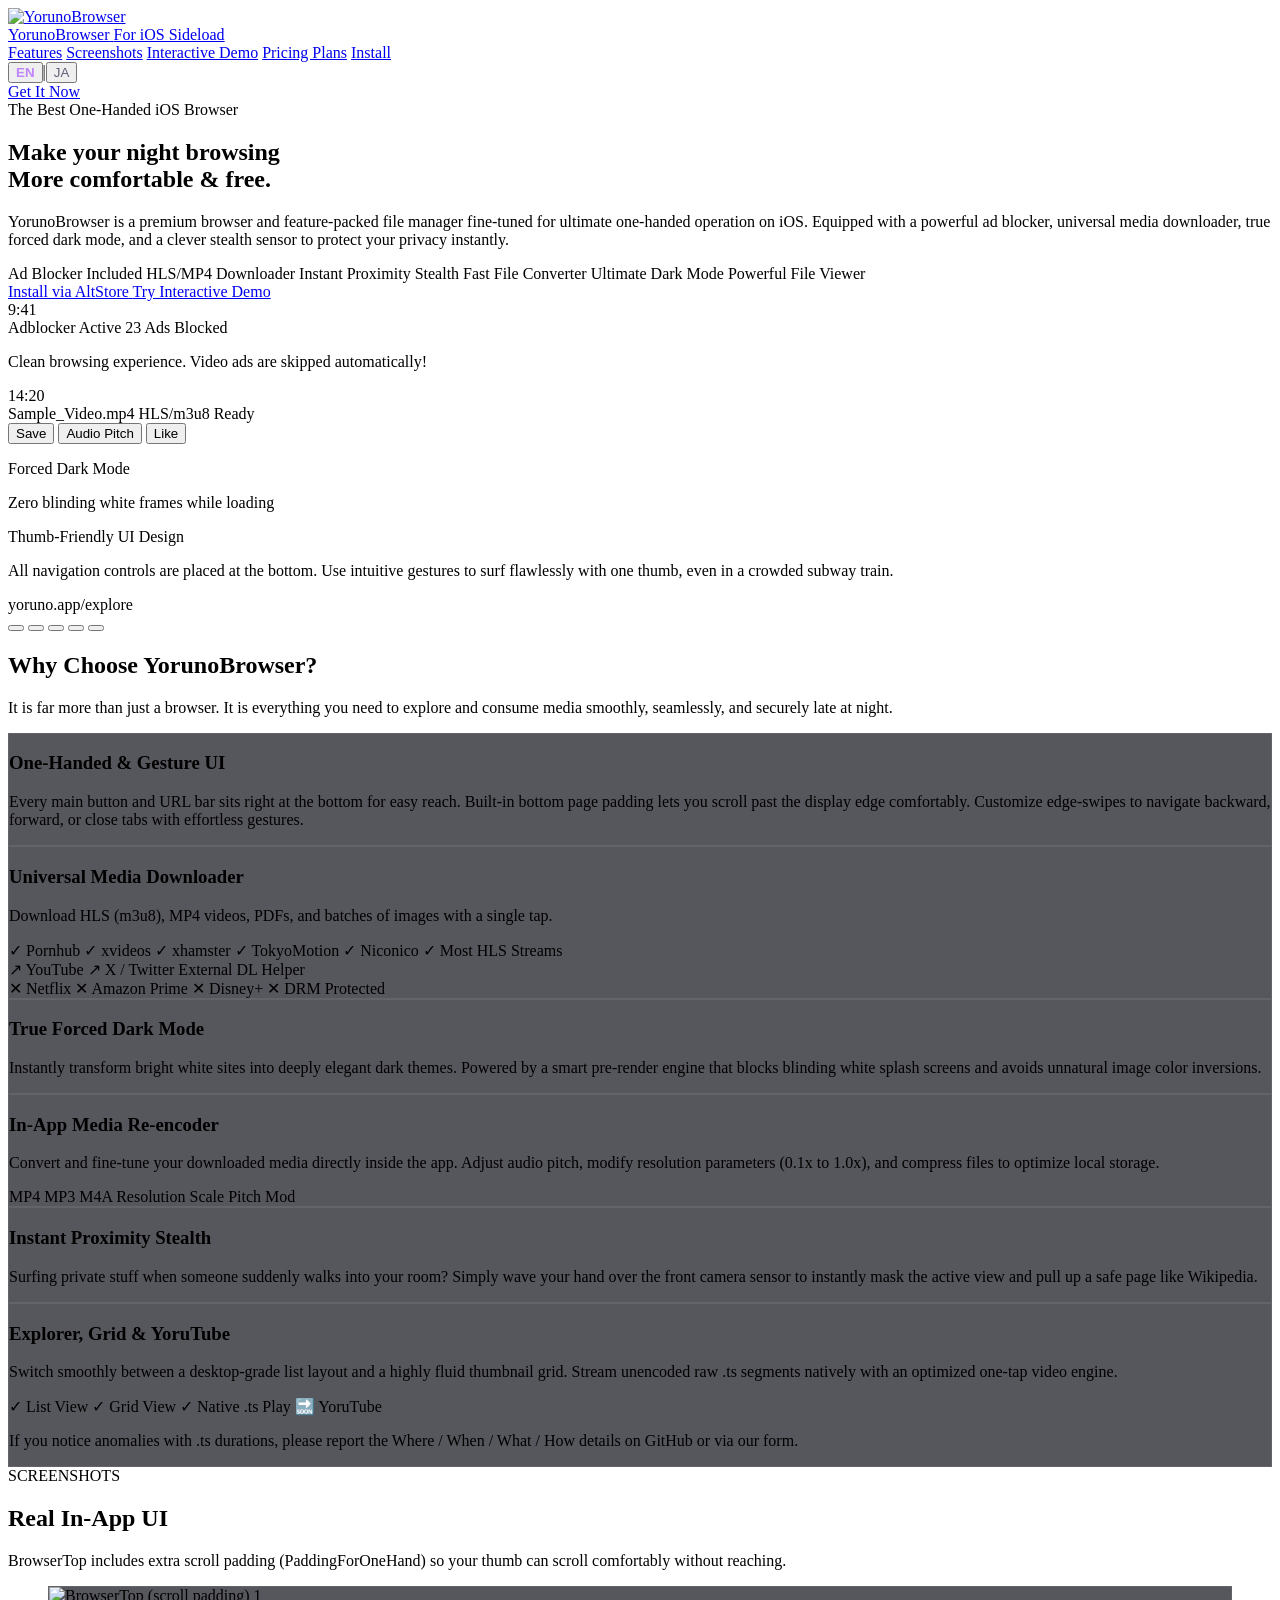
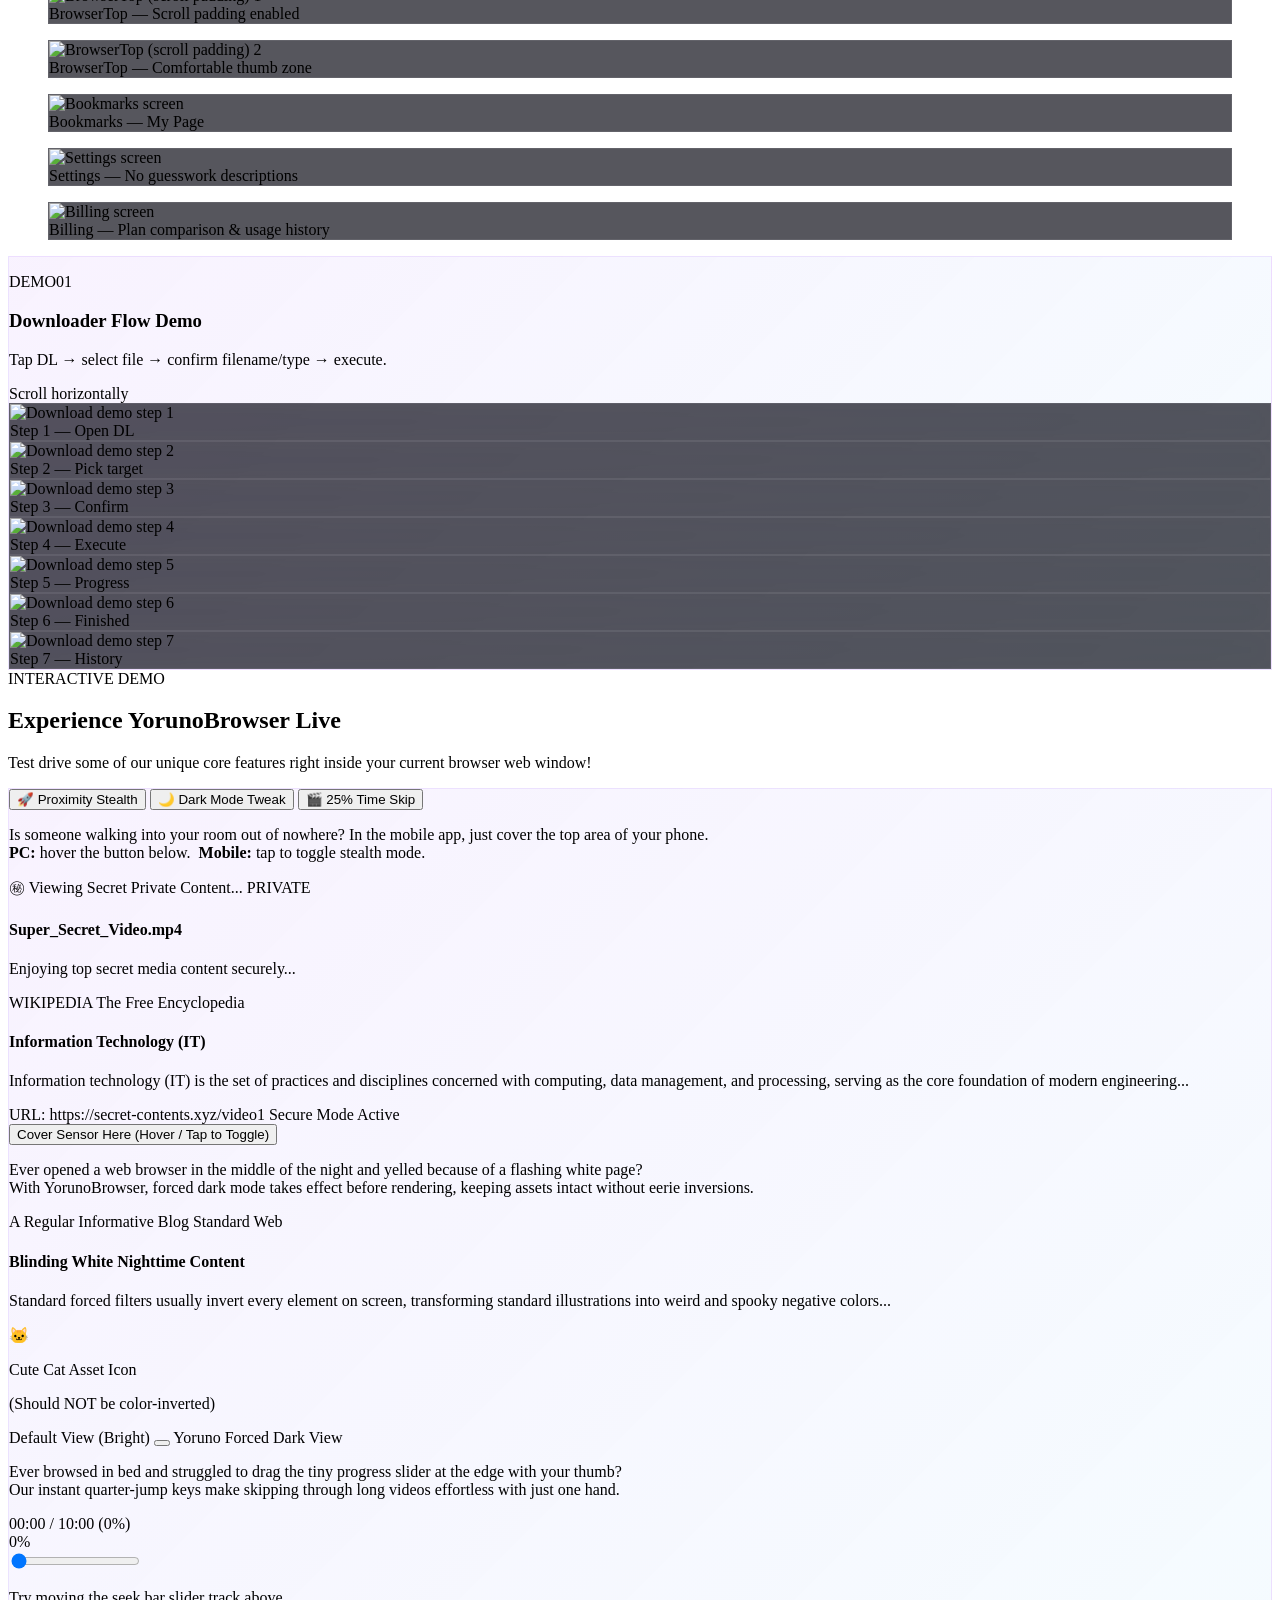
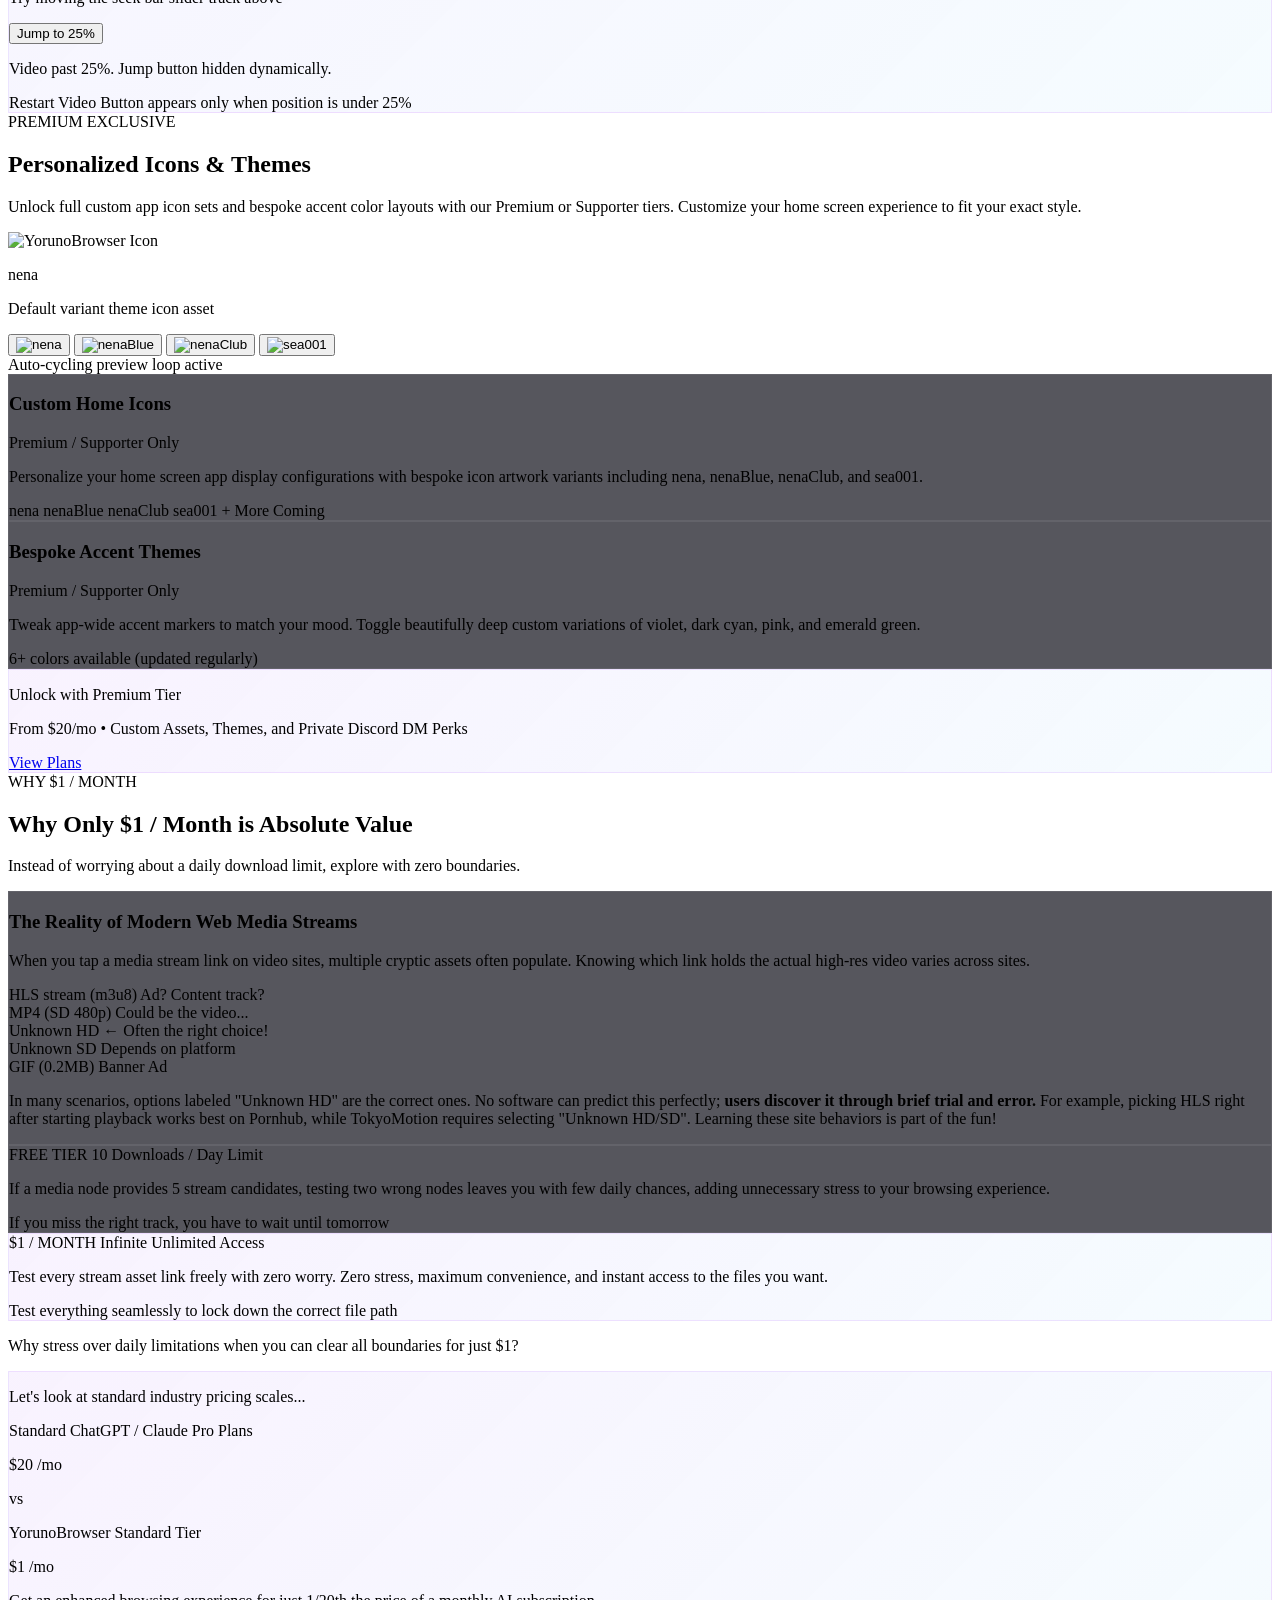
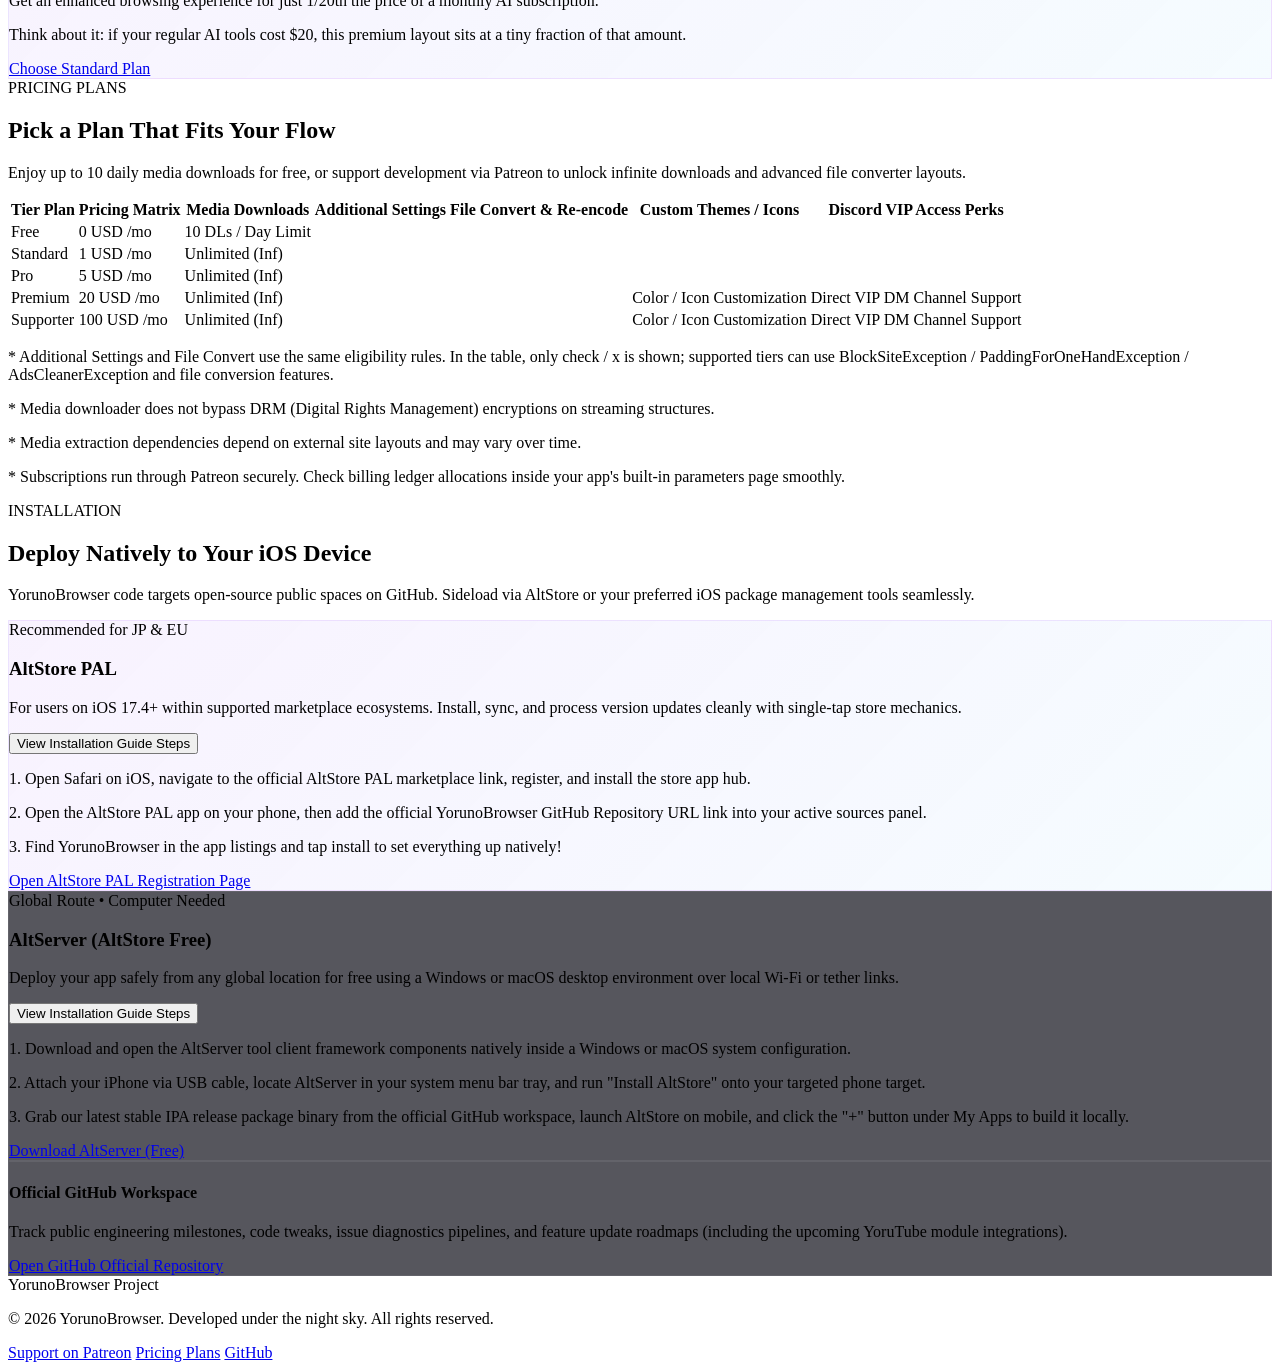
==== index.html @ 1f0a73d5 "Fix Grid" ====
<!DOCTYPE html>
<html lang="en" class="scroll-smooth">

<head>
    <meta charset="UTF-8">
    <meta name="viewport" content="width=device-width, initial-scale=1.0">
    <title>YorunoBrowser - The Ultimate One-Handed Browser & File Manager for Night Owls</title>
    <meta name="description" content="YorunoBrowser is a premium iOS browser and file manager for one-handed night browsing. Features ad blocker, HLS media downloader, forced dark mode, and proximity stealth sensor.">
    <meta property="og:type" content="website">
    <meta property="og:title" content="YorunoBrowser - The Ultimate One-Handed Browser for Night Owls">
    <meta property="og:description" content="A premium iOS browser fine-tuned for one-handed night browsing. Ad blocker, HLS media downloader, forced dark mode, and proximity stealth sensor built in.">
    <meta property="og:image" content="Icons/YoBr_Icon_nena.webp">
    <meta name="twitter:card" content="summary_large_image">
    <meta name="twitter:title" content="YorunoBrowser - The Ultimate One-Handed iOS Browser">
    <meta name="twitter:description" content="One-handed night browsing on iOS. Ad blocker, HLS downloader, forced dark mode, proximity stealth.">
    <meta name="twitter:image" content="Icons/YoBr_Icon_nena.webp">
    <script src="https://cdn.tailwindcss.com"></script>
    <script>
        tailwind.config = {
            theme: {
                extend: {
                    colors: {
                        night: {
                            50: '#f4f4f6',
                            100: '#e9e9f0',
                            200: '#d7d7e3',
                            300: '#babacb',
                            400: '#9797ad',
                            500: '#797992',
                            600: '#606078',
                            700: '#4d4d61',
                            800: '#3e3e50',
                            900: '#22222d',
                            950: '#0b0b10',
                        },
                        neon: {
                            purple: '#c084fc',
                            blue: '#38bdf8',
                            pink: '#f472b6'
                        }
                    },
                    animation: {
                        'float': 'float 6s ease-in-out infinite',
                        'pulse-slow': 'pulse 4s cubic-bezier(0.4, 0, 0.6, 1) infinite',
                        'glow': 'glow 2s ease-in-out infinite alternate',
                    },
                    keyframes: {
                        float: {
                            '0%, 100%': { transform: 'translateY(0)' },
                            '50%': { transform: 'translateY(-10px)' },
                        },
                        glow: {
                            '0%': { boxShadow: '0 0 5px rgba(192, 132, 252, 0.2), 0 0 10px rgba(192, 132, 252, 0.2)' },
                            '100%': { boxShadow: '0 0 15px rgba(192, 132, 252, 0.6), 0 0 20px rgba(192, 132, 252, 0.4)' }
                        }
                    }
                }
            }
        }
    </script>
    <!-- Pin to a specific version to prevent breaking changes. Verify latest at: https://unpkg.com/lucide/ -->
    <script src="https://unpkg.com/lucide@0.469.0/dist/umd/lucide.min.js"></script>
    <style>
        /* Custom Scrollbar */
        ::-webkit-scrollbar {
            width: 8px;
        }

        ::-webkit-scrollbar-track {
            background: #0b0b10;
        }

        ::-webkit-scrollbar-thumb {
            background: #3e3e50;
            border-radius: 4px;
        }

        ::-webkit-scrollbar-thumb:hover {
            background: #606078;
        }

        /* Neon Glassmorphism */
        .glass {
            background: rgba(15, 15, 25, 0.7);
            backdrop-filter: blur(12px);
            -webkit-backdrop-filter: blur(12px);
            border: 1px solid rgba(255, 255, 255, 0.08);
        }

        .glass-premium {
            background: linear-gradient(135deg, rgba(192, 132, 252, 0.1) 0%, rgba(56, 189, 248, 0.05) 100%);
            backdrop-filter: blur(16px);
            -webkit-backdrop-filter: blur(16px);
            border: 1px solid rgba(192, 132, 252, 0.2);
        }

        /* Warning Styles */
        .warning {
            background: rgba(220, 38, 38, 0.1);
            color: #dc2626;
            padding: 0.5rem;
            border-radius: 0.5rem;
            font-size: 10px;
            margin-top: 0.5rem;
        }

        .secretText {
            display: inline-block;
            font-size: 9px;
            color: #ffffff00;
            /* Secret text visible upon selection */
            margin-left: 0.5rem;
        }

        /* Navbar Glass Effect without white border */
        .navbar-glass {
            background: rgba(11, 11, 16, 0.85);
            backdrop-filter: blur(14px);
            -webkit-backdrop-filter: blur(14px);
            border-bottom: 1px solid rgba(255, 255, 255, 0.05);
        }

        /* Icon Showcase Fade Animation */
        #main-icon-img {
            transition: opacity 0.18s ease, transform 0.18s ease;
        }

        /* Language switcher */
        .lang-btn { color: #606078; }
        .lang-btn.lang-active { color: #c084fc; font-weight: 700; }
    </style>
    <script src="i18n.js"></script>
</head>

<body class="bg-night-950 text-slate-100 font-sans overflow-x-hidden antialiased">

    <div class="fixed top-0 left-1/4 w-96 h-96 bg-purple-600/10 rounded-full blur-[120px] pointer-events-none -z-10">
    </div>
    <div
        class="fixed bottom-1/4 right-1/4 w-96 h-96 bg-blue-600/10 rounded-full blur-[120px] pointer-events-none -z-10">
    </div>
    <div
        class="fixed top-1/2 left-1/2 -translate-x-1/2 -translate-y-1/2 w-[500px] h-[500px] bg-fuchsia-600/5 rounded-full blur-[150px] pointer-events-none -z-10">
    </div>

    <header class="fixed top-0 left-0 right-0 z-50 transition-all duration-300" id="navbar">
        <div class="max-w-6xl mx-auto px-4 py-4 flex items-center justify-between">
            <a href="#" class="flex items-center gap-2 group">
                <div
                    class="w-10 h-10 rounded-xl overflow-hidden bg-gradient-to-tr from-purple-600 to-indigo-500 shadow-lg shadow-purple-500/20 group-hover:scale-105 transition-transform">
                    <img src="Icons/YoBr_Icon_nena.webp" alt="YorunoBrowser" class="w-full h-full object-cover">
                </div>
                <div>
                    <span
                        class="font-bold text-lg tracking-wider bg-gradient-to-r from-white via-purple-200 to-purple-400 bg-clip-text text-transparent">YorunoBrowser</span>
                    <span class="block text-[10px] text-purple-400 font-semibold tracking-widest uppercase">For iOS
                        Sideload</span>
                </div>
            </a>

            <nav class="hidden md:flex items-center gap-8 text-sm font-medium text-slate-300">
                <a href="#features" class="hover:text-purple-400 transition-colors" data-i18n="nav_features">Features</a>
                <a href="#screenshots" class="hover:text-purple-400 transition-colors" data-i18n="nav_screenshots">Screenshots</a>
                <a href="#demo" class="hover:text-purple-400 transition-colors" data-i18n="nav_demo">Interactive Demo</a>
                <a href="#plans" class="hover:text-purple-400 transition-colors" data-i18n="nav_plans">Pricing Plans</a>
                <a href="#download" class="hover:text-purple-400 transition-colors" data-i18n="nav_install">Install</a>
            </nav>

            <div class="flex items-center gap-4">
                <div id="lang-switcher" class="hidden md:flex items-center gap-1 text-[11px] font-bold"></div>
                <a href="#download"
                    class="relative group inline-flex items-center gap-2 px-5 py-2.5 rounded-full bg-gradient-to-r from-purple-600 to-indigo-600 text-sm font-semibold text-white shadow-lg shadow-purple-600/30 hover:shadow-purple-600/40 hover:scale-[1.02] active:scale-[0.98] transition-all">
                    <span data-i18n="nav_cta">Get It Now</span>
                    <i data-lucide="download" class="w-4 h-4"></i>
                </a>
            </div>
        </div>
    </header>

    <section class="relative pt-32 pb-20 md:pt-40 md:pb-32 px-4 overflow-hidden">
        <div class="max-w-6xl mx-auto grid grid-cols-1 lg:grid-cols-12 gap-12 items-center">

            <div class="lg:col-span-7 space-y-8 text-center lg:text-left">
                <div
                    class="inline-flex items-center gap-2 px-3 py-1 rounded-full bg-purple-500/10 border border-purple-500/20 text-purple-300 text-xs font-semibold tracking-wide">
                    <span class="w-2 h-2 rounded-full bg-emerald-400 animate-ping"></span>
                    <span data-i18n="hero_badge">The Best One-Handed iOS Browser</span>
                </div>

                <h1 class="text-4xl sm:text-5xl md:text-6xl font-extrabold tracking-tight leading-tight">
                    <span data-i18n="hero_h1_1">Make your night browsing</span><br>
                    <span
                        class="bg-gradient-to-r from-purple-400 via-fuchsia-400 to-cyan-400 bg-clip-text text-transparent" data-i18n="hero_h1_2">More
                        comfortable & free.</span>
                </h1>

                <p class="text-slate-400 text-base sm:text-lg max-w-xl mx-auto lg:mx-0" data-i18n="hero_desc">
                    YorunoBrowser is a premium browser and feature-packed file manager fine-tuned for ultimate
                    one-handed operation on iOS. Equipped with a powerful ad blocker, universal media downloader, true
                    forced dark mode, and a clever stealth sensor to protect your privacy instantly.
                </p>

                <div class="flex flex-wrap justify-center lg:justify-start gap-3 pt-2">
                    <span
                        class="px-3 py-1.5 rounded-lg bg-night-900/60 border border-night-800 text-xs text-slate-300 flex items-center gap-1.5">
                        <i data-lucide="shield-alert" class="w-4 h-4 text-purple-400"></i><span data-i18n="hero_tag_ad"> Ad Blocker Included</span>
                    </span>
                    <span
                        class="px-3 py-1.5 rounded-lg bg-night-900/60 border border-night-800 text-xs text-slate-300 flex items-center gap-1.5">
                        <i data-lucide="download-cloud" class="w-4 h-4 text-cyan-400"></i><span data-i18n="hero_tag_dl"> HLS/MP4 Downloader</span>
                    </span>
                    <span
                        class="px-3 py-1.5 rounded-lg bg-night-900/60 border border-night-800 text-xs text-slate-300 flex items-center gap-1.5">
                        <i data-lucide="eye-off" class="w-4 h-4 text-pink-400"></i><span data-i18n="hero_tag_stealth"> Instant Proximity Stealth</span>
                    </span>
                    <span
                        class="px-3 py-1.5 rounded-lg bg-night-900/60 border border-night-800 text-xs text-slate-300 flex items-center gap-1.5">
                        <i data-lucide="zap" class="w-4 h-4 text-yellow-400"></i><span data-i18n="hero_tag_conv"> Fast File Converter</span>
                    </span>
                    <span
                        class="px-3 py-1.5 rounded-lg bg-night-900/60 border border-night-800 text-xs text-slate-300 flex items-center gap-1.5">
                        <i data-lucide="moon" class="w-4 h-4 text-purple-400"></i><span data-i18n="hero_tag_dark"> Ultimate Dark Mode</span>
                    </span>
                    <span
                        class="px-3 py-1.5 rounded-lg bg-night-900/60 border border-night-800 text-xs text-slate-300 flex items-center gap-1.5">
                        <i data-lucide="more-horizontal" class="w-4 h-4 text-slate-500"></i><span data-i18n="hero_tag_viewer"> Powerful File Viewer</span>
                    </span>
                </div>

                <div class="flex flex-col sm:flex-row items-center justify-center lg:justify-start gap-4 pt-4">
                    <a href="#download"
                        class="w-full sm:w-auto px-8 py-4 rounded-2xl bg-gradient-to-r from-purple-600 to-indigo-600 text-white font-bold text-center shadow-lg shadow-purple-600/20 hover:scale-[1.02] active:scale-[0.98] transition-all flex items-center justify-center gap-3">
                        <i data-lucide="download" class="w-5 h-5"></i>
                        <span data-i18n="hero_btn_install">Install via AltStore</span>
                    </a>
                    <a href="#demo"
                        class="w-full sm:w-auto px-8 py-4 rounded-2xl bg-night-900 hover:bg-night-800 border border-night-800 text-slate-300 font-bold text-center transition-all flex items-center justify-center gap-2">
                        <span data-i18n="hero_btn_demo">Try Interactive Demo</span>
                        <i data-lucide="arrow-right" class="w-4 h-4"></i>
                    </a>
                </div>
            </div>

            <div class="lg:col-span-5 flex justify-center relative">
                <div class="absolute w-72 h-72 rounded-full bg-purple-500/20 blur-3xl -top-10 -z-10 animate-pulse-slow">
                </div>

                <div aria-hidden="true"
                    class="relative w-[280px] h-[580px] bg-black rounded-[48px] p-3 shadow-2xl border-4 border-slate-800 animate-float">
                    <div
                        class="absolute top-5 left-1/2 -translate-x-1/2 w-28 h-6 bg-black rounded-full z-30 flex items-center justify-center">
                        <div class="w-3 h-3 bg-slate-900 rounded-full ml-auto mr-4"></div>
                    </div>

                    <div
                        class="w-full h-full bg-night-950 rounded-[38px] overflow-hidden relative flex flex-col justify-between border border-slate-900 text-[11px]">

                        <div class="h-9 px-6 pt-2 flex justify-between items-center text-[10px] text-slate-400 z-20">
                            <span>9:41</span>
                            <div class="flex items-center gap-1.5">
                                <i data-lucide="signal" class="w-3 h-3"></i>
                                <i data-lucide="wifi" class="w-3 h-3"></i>
                                <i data-lucide="battery" class="w-3.5 h-3.5"></i>
                            </div>
                        </div>

                        <div class="flex-1 px-4 py-2 flex flex-col gap-3 overflow-y-auto scrollbar-none relative"
                            id="mock-screen">

                            <div class="p-3 rounded-2xl bg-night-900/80 border border-purple-500/20 space-y-1">
                                <div class="flex items-center justify-between text-[10px]">
                                    <span class="text-purple-400 font-bold flex items-center gap-1">
                                        <i data-lucide="shield-check" class="w-3 h-3"></i> Adblocker Active
                                    </span>
                                    <span class="text-slate-500">23 Ads Blocked</span>
                                </div>
                                <p class="text-slate-300 font-semibold text-xs leading-tight">Clean browsing experience.
                                    Video ads are skipped automatically!</p>
                            </div>

                            <div class="rounded-2xl overflow-hidden bg-black border border-slate-800 relative group">
                                <div
                                    class="aspect-video bg-gradient-to-br from-indigo-950 to-purple-950 flex items-center justify-center relative">
                                    <i data-lucide="play"
                                        class="w-8 h-8 text-white/80 p-1.5 bg-white/10 rounded-full backdrop-blur"></i>
                                    <span
                                        class="absolute bottom-1 right-2 bg-black/70 px-1 py-0.5 rounded text-[8px] text-slate-300">14:20</span>
                                </div>
                                <div class="p-2 space-y-1 bg-night-900">
                                    <div class="flex justify-between items-center">
                                        <span class="font-bold text-slate-200">Sample_Video.mp4</span>
                                        <span class="text-[8px] bg-purple-500/20 text-purple-300 px-1 rounded">HLS/m3u8
                                            Ready</span>
                                    </div>
                                    <div class="flex items-center gap-2 pt-1 text-[9px] text-slate-400">
                                        <button class="flex items-center gap-0.5 text-purple-400"><i
                                                data-lucide="download" class="w-3 h-3"></i> Save</button>
                                        <button class="flex items-center gap-0.5"><i data-lucide="zap"
                                                class="w-3 h-3"></i> Audio Pitch</button>
                                        <button class="ml-auto flex items-center gap-0.5 text-pink-400"><i
                                                data-lucide="heart" class="w-3 h-3"></i> Like</button>
                                    </div>
                                </div>
                            </div>

                            <div
                                class="p-3 rounded-2xl bg-night-900/80 border border-slate-800 flex items-center justify-between">
                                <div class="space-y-0.5">
                                    <p class="font-bold text-slate-200">Forced Dark Mode</p>
                                    <p class="text-[9px] text-slate-400">Zero blinding white frames while loading</p>
                                </div>
                                <div class="w-8 h-4 bg-purple-600 rounded-full p-0.5 flex items-center justify-end">
                                    <div class="w-3 h-3 bg-white rounded-full"></div>
                                </div>
                            </div>

                            <div
                                class="p-3 rounded-2xl bg-purple-950/20 border border-purple-500/10 space-y-1 text-center">
                                <p class="text-purple-300 font-bold">Thumb-Friendly UI Design</p>
                                <p class="text-[9px] text-slate-400 leading-normal">All navigation controls are placed
                                    at the bottom. Use intuitive gestures to surf flawlessly with one thumb, even in a
                                    crowded subway train.</p>
                            </div>

                        </div>

                        <div class="p-3 bg-night-900/90 border-t border-slate-800/80 space-y-2 z-10">
                            <div
                                class="w-full bg-night-950 rounded-full px-3 py-1.5 flex items-center justify-between border border-slate-800 text-slate-400">
                                <i data-lucide="lock" class="w-3 h-3 text-emerald-400"></i>
                                <span class="font-mono text-[9px]">yoruno.app/explore</span>
                                <i data-lucide="rotate-cw" class="w-3 h-3"></i>
                            </div>

                            <div class="flex items-center justify-between px-2 text-slate-300">
                                <button class="p-1 hover:text-purple-400"><i data-lucide="chevron-left"
                                        class="w-4 h-4"></i></button>
                                <button class="p-1 hover:text-purple-400"><i data-lucide="chevron-right"
                                        class="w-4 h-4"></i></button>
                                <button
                                    class="p-1.5 bg-gradient-to-tr from-purple-600 to-indigo-600 text-white rounded-xl shadow-lg shadow-purple-600/30"><i
                                        data-lucide="arrow-down-to-line" class="w-4 h-4"></i></button>
                                <button class="p-1 hover:text-purple-400"><i data-lucide="folder"
                                        class="w-4 h-4"></i></button>
                                <button class="p-1 hover:text-purple-400"><i data-lucide="menu"
                                        class="w-4 h-4"></i></button>
                            </div>
                        </div>

                    </div>
                </div>
            </div>

        </div>
    </section>

    <section id="features" class="py-20 bg-night-900/40 relative">
        <div class="max-w-6xl mx-auto px-4">

            <div class="text-center space-y-4 mb-16">
                <h2 class="text-3xl md:text-4xl font-extrabold tracking-tight" data-i18n="feat_heading">
                    Why Choose YorunoBrowser?
                </h2>
                <p class="text-slate-400 max-w-2xl mx-auto text-sm md:text-base" data-i18n="feat_sub">
                    It is far more than just a browser. It is everything you need to explore and consume media smoothly,
                    seamlessly, and securely late at night.
                </p>
            </div>

            <div class="grid grid-cols-1 md:grid-cols-2 lg:grid-cols-3 gap-8">

                <div
                    class="glass p-6 rounded-3xl hover:border-purple-500/30 hover:shadow-xl hover:shadow-purple-950/10 transition-all group duration-300">
                    <div
                        class="w-12 h-12 rounded-2xl bg-purple-500/10 text-purple-400 flex items-center justify-center mb-6 group-hover:scale-110 transition-transform">
                        <i data-lucide="navigation" class="w-6 h-6"></i>
                    </div>
                    <h3 class="text-lg font-bold text-slate-100 mb-2" data-i18n="feat1_title">One-Handed & Gesture UI</h3>
                    <p class="text-slate-400 text-sm leading-relaxed" data-i18n="feat1_desc">
                        Every main button and URL bar sits right at the bottom for easy reach. Built-in bottom page
                        padding lets you scroll past the display edge comfortably. Customize edge-swipes to navigate
                        backward, forward, or close tabs with effortless gestures.
                    </p>
                </div>

                <div
                    class="glass p-6 rounded-3xl hover:border-purple-500/30 hover:shadow-xl hover:shadow-purple-950/10 transition-all group duration-300">
                    <div
                        class="w-12 h-12 rounded-2xl bg-cyan-500/10 text-cyan-400 flex items-center justify-center mb-6 group-hover:scale-110 transition-transform">
                        <i data-lucide="download-cloud" class="w-6 h-6"></i>
                    </div>
                    <h3 class="text-lg font-bold text-slate-100 mb-2" data-i18n="feat2_title">Universal Media Downloader</h3>
                    <p class="text-slate-400 text-sm leading-relaxed" data-i18n="feat2_desc">
                        Download HLS (m3u8), MP4 videos, PDFs, and batches of images with a single tap.
                    </p>
                    <div class="mt-4 space-y-2">
                        <div class="flex flex-wrap gap-1.5">
                            <span
                                class="text-[10px] px-2 py-0.5 rounded-md font-semibold bg-emerald-500/10 text-emerald-400 border border-emerald-500/20">✓
                                Pornhub</span>
                            <span
                                class="text-[10px] px-2 py-0.5 rounded-md font-semibold bg-emerald-500/10 text-emerald-400 border border-emerald-500/20">✓
                                xvideos</span>
                            <span
                                class="text-[10px] px-2 py-0.5 rounded-md font-semibold bg-emerald-500/10 text-emerald-400 border border-emerald-500/20">✓
                                xhamster</span>
                            <span
                                class="text-[10px] px-2 py-0.5 rounded-md font-semibold bg-emerald-500/10 text-emerald-400 border border-emerald-500/20">✓
                                TokyoMotion</span>
                            <span
                                class="text-[10px] px-2 py-0.5 rounded-md font-semibold bg-emerald-500/10 text-emerald-400 border border-emerald-500/20">✓
                                Niconico</span>
                            <span
                                class="text-[10px] px-2 py-0.5 rounded-md font-semibold bg-emerald-500/10 text-emerald-400 border border-emerald-500/20">✓
                                Most HLS Streams</span>
                        </div>
                        <div class="flex flex-wrap gap-1.5">
                            <span
                                class="text-[10px] px-2 py-0.5 rounded-md font-semibold bg-amber-500/10 text-amber-400 border border-amber-500/20">↗
                                YouTube</span>
                            <span
                                class="text-[10px] px-2 py-0.5 rounded-md font-semibold bg-amber-500/10 text-amber-400 border border-amber-500/20">↗
                                X / Twitter</span>
                            <span
                                class="text-[10px] px-2 py-0.5 rounded-md bg-night-900 text-slate-500 border border-slate-800 text-[9px]">External
                                DL Helper</span>
                        </div>
                        <div class="flex flex-wrap gap-1.5">
                            <span
                                class="text-[10px] px-2 py-0.5 rounded-md font-semibold bg-rose-500/10 text-rose-400 border border-rose-500/20">✕
                                Netflix</span>
                            <span
                                class="text-[10px] px-2 py-0.5 rounded-md font-semibold bg-rose-500/10 text-rose-400 border border-rose-500/20">✕
                                Amazon Prime</span>
                            <span
                                class="text-[10px] px-2 py-0.5 rounded-md font-semibold bg-rose-500/10 text-rose-400 border border-rose-500/20">✕
                                Disney+</span>
                            <span
                                class="text-[10px] px-2 py-0.5 rounded-md font-semibold bg-rose-500/10 text-rose-400 border border-rose-500/20">✕
                                DRM Protected</span>
                        </div>
                    </div>
                </div>

                <div
                    class="glass p-6 rounded-3xl hover:border-purple-500/30 hover:shadow-xl hover:shadow-purple-950/10 transition-all group duration-300">
                    <div
                        class="w-12 h-12 rounded-2xl bg-pink-500/10 text-pink-400 flex items-center justify-center mb-6 group-hover:scale-110 transition-transform">
                        <i data-lucide="moon" class="w-6 h-6"></i>
                    </div>
                    <h3 class="text-lg font-bold text-slate-100 mb-2" data-i18n="feat3_title">True Forced Dark Mode</h3>
                    <p class="text-slate-400 text-sm leading-relaxed" data-i18n="feat3_desc">
                        Instantly transform bright white sites into deeply elegant dark themes. Powered by an smart
                        pre-render engine that blocks blinding white splash screens and avoids unnatural image color
                        inversions.
                    </p>
                </div>

                <div
                    class="glass p-6 rounded-3xl hover:border-purple-500/30 hover:shadow-xl hover:shadow-purple-950/10 transition-all group duration-300">
                    <div
                        class="w-12 h-12 rounded-2xl bg-yellow-500/10 text-yellow-400 flex items-center justify-center mb-6 group-hover:scale-110 transition-transform">
                        <i data-lucide="cpu" class="w-6 h-6"></i>
                    </div>
                    <h3 class="text-lg font-bold text-slate-100 mb-2" data-i18n="feat4_title">In-App Media Re-encoder</h3>
                    <p class="text-slate-400 text-sm leading-relaxed" data-i18n="feat4_desc">
                        Convert and fine-tune your downloaded media directly inside the app. Adjust audio pitch, modify
                        resolution parameters (0.1x to 1.0x), and compress files to optimize local storage.
                    </p>
                    <div class="mt-4 flex flex-wrap gap-1.5">
                        <span
                            class="text-[10px] px-2 py-0.5 rounded-md font-semibold bg-yellow-500/10 text-yellow-400 border border-yellow-500/20">MP4</span>
                        <span
                            class="text-[10px] px-2 py-0.5 rounded-md font-semibold bg-yellow-500/10 text-yellow-400 border border-yellow-500/20">MP3</span>
                        <span
                            class="text-[10px] px-2 py-0.5 rounded-md font-semibold bg-yellow-500/10 text-yellow-400 border border-yellow-500/20">M4A</span>
                        <span
                            class="text-[10px] px-2 py-0.5 rounded-md font-semibold bg-yellow-500/10 text-yellow-400 border border-yellow-500/20">Resolution
                            Scale</span>
                        <span
                            class="text-[10px] px-2 py-0.5 rounded-md font-semibold bg-yellow-500/10 text-yellow-400 border border-yellow-500/20">Pitch
                            Mod</span>
                    </div>
                </div>

                <div
                    class="glass p-6 rounded-3xl hover:border-purple-500/30 hover:shadow-xl hover:shadow-purple-950/10 transition-all group duration-300">
                    <div
                        class="w-12 h-12 rounded-2xl bg-red-500/10 text-red-400 flex items-center justify-center mb-6 group-hover:scale-110 transition-transform">
                        <i data-lucide="eye-off" class="w-6 h-6"></i>
                    </div>
                    <h3 class="text-lg font-bold text-slate-100 mb-2" data-i18n="feat5_title">Instant Proximity Stealth</h3>
                    <p class="text-slate-400 text-sm leading-relaxed" data-i18n="feat5_desc">
                        Surfing private stuff when someone suddenly walks into your room? Simply wave your hand over the
                        front camera sensor to instantly mask the active view and pull up a safe page like Wikipedia.
                    </p>
                </div>

                <div
                    class="glass p-6 rounded-3xl hover:border-purple-500/30 hover:shadow-xl hover:shadow-purple-950/10 transition-all group duration-300">
                    <div
                        class="w-12 h-12 rounded-2xl bg-emerald-500/10 text-emerald-400 flex items-center justify-center mb-6 group-hover:scale-110 transition-transform">
                        <i data-lucide="folder-git-2" class="w-6 h-6"></i>
                    </div>
                    <h3 class="text-lg font-bold text-slate-100 mb-2" data-i18n="feat6_title">Explorer, Grid & YoruTube</h3>
                    <p class="text-slate-400 text-sm leading-relaxed" data-i18n="feat6_desc">
                        Switch smoothly between a desktop-grade list layout and a highly fluid thumbnail grid. Stream
                        unencoded raw .ts segments natively with an optimized one-tap video engine.
                    </p>
                    <div class="mt-4 flex flex-wrap gap-1.5">
                        <span
                            class="text-[10px] px-2 py-0.5 rounded-md font-semibold bg-emerald-500/10 text-emerald-400 border border-emerald-500/20">✓
                            List View</span>
                        <span
                            class="text-[10px] px-2 py-0.5 rounded-md font-semibold bg-emerald-500/10 text-emerald-400 border border-emerald-500/20">✓
                            Grid View</span>
                        <span
                            class="text-[10px] px-2 py-0.5 rounded-md font-semibold bg-emerald-500/10 text-emerald-400 border border-emerald-500/20">✓
                            Native .ts Play</span>
                        <span
                            class="text-[10px] px-2 py-0.5 rounded-md font-semibold bg-purple-500/10 text-purple-400 border border-purple-500/20">🔜
                            YoruTube</span>
                    </div>
                    <p class="mt-3 text-[10px] text-slate-600 leading-relaxed" data-i18n="feat6_note">If you notice anomalies with .ts
                        durations, please report the Where / When / What / How details on GitHub or via our form.</p>
                </div>

            </div>
        </div>
    </section>

    <section id="screenshots" class="py-20 relative overflow-hidden">
        <div class="max-w-6xl mx-auto px-4">
            <div class="text-center space-y-4 mb-14">
                <span class="text-purple-400 text-xs font-bold tracking-widest uppercase" data-i18n="ss_label">SCREENSHOTS</span>
                <h2 class="text-3xl md:text-4xl font-extrabold tracking-tight" data-i18n="ss_heading">
                    Real In-App UI
                </h2>
                <p class="text-slate-400 text-sm max-w-2xl mx-auto" data-i18n="ss_sub">
                    BrowserTop includes extra scroll padding (PaddingForOneHand) so your thumb can scroll comfortably without reaching.
                </p>
            </div>

            <div class="grid grid-cols-1 md:grid-cols-2 gap-6 mb-10">
                <figure class="glass rounded-3xl overflow-hidden border border-slate-800">
                    <div class="bg-night-950/60 flex items-center justify-center p-3">
                        <img src="Imgs/BrowserTop1.webp" alt="BrowserTop (scroll padding) 1" class="w-full h-auto max-h-[720px] object-contain" loading="lazy">
                    </div>
                    <figcaption class="px-5 py-4 text-xs text-slate-400">
                        <span class="text-slate-200 font-bold">BrowserTop</span> — <span data-i18n="ss1_cap">Scroll padding enabled</span>
                    </figcaption>
                </figure>

                <figure class="glass rounded-3xl overflow-hidden border border-slate-800">
                    <div class="bg-night-950/60 flex items-center justify-center p-3">
                        <img src="Imgs/BrowserTop2.webp" alt="BrowserTop (scroll padding) 2" class="w-full h-auto max-h-[720px] object-contain" loading="lazy">
                    </div>
                    <figcaption class="px-5 py-4 text-xs text-slate-400">
                        <span class="text-slate-200 font-bold">BrowserTop</span> — <span data-i18n="ss2_cap">Comfortable thumb zone</span>
                    </figcaption>
                </figure>
            </div>

            <div class="grid grid-cols-1 sm:grid-cols-2 lg:grid-cols-3 gap-6 mb-10">
                <figure class="glass rounded-3xl overflow-hidden border border-slate-800">
                    <div class="bg-night-950/60 flex items-center justify-center p-3">
                        <img src="Imgs/Bookmarks.webp" alt="Bookmarks screen" class="w-full h-auto max-h-[640px] object-contain" loading="lazy">
                    </div>
                    <figcaption class="px-5 py-4 text-xs text-slate-400">
                        <span class="text-slate-200 font-bold">Bookmarks</span> — <span data-i18n="ss3_cap">My Page</span>
                    </figcaption>
                </figure>

                <figure class="glass rounded-3xl overflow-hidden border border-slate-800">
                    <div class="bg-night-950/60 flex items-center justify-center p-3">
                        <img src="Imgs/Settings.webp" alt="Settings screen" class="w-full h-auto max-h-[640px] object-contain" loading="lazy">
                    </div>
                    <figcaption class="px-5 py-4 text-xs text-slate-400">
                        <span class="text-slate-200 font-bold">Settings</span> — <span data-i18n="ss4_cap">No guesswork descriptions</span>
                    </figcaption>
                </figure>

                <figure class="glass rounded-3xl overflow-hidden border border-slate-800">
                    <div class="bg-night-950/60 flex items-center justify-center p-3">
                        <img src="Imgs/Billing.webp" alt="Billing screen" class="w-full h-auto max-h-[640px] object-contain" loading="lazy">
                    </div>
                    <figcaption class="px-5 py-4 text-xs text-slate-400">
                        <span class="text-slate-200 font-bold">Billing</span> — <span data-i18n="ss5_cap">Plan comparison & usage history</span>
                    </figcaption>
                </figure>
            </div>

            <div class="glass-premium rounded-[32px] p-6 md:p-8 border border-purple-500/20">
                <div class="flex flex-col md:flex-row md:items-end md:justify-between gap-4 mb-5">
                    <div class="space-y-1">
                        <p class="text-purple-300 text-xs font-bold tracking-widest uppercase" data-i18n="demo01_label">DEMO01</p>
                        <h3 class="text-xl md:text-2xl font-extrabold text-slate-100" data-i18n="demo01_heading">Downloader Flow Demo</h3>
                        <p class="text-slate-400 text-sm" data-i18n="demo01_desc">Tap DL → select file → confirm filename/type → execute.</p>
                    </div>
                    <div class="text-[10px] text-slate-500 font-semibold" data-i18n="demo01_scroll">Scroll horizontally</div>
                </div>

                <div class="flex gap-4 overflow-x-auto snap-x snap-mandatory pb-2">
                    <div class="snap-start flex-shrink-0 w-64">
                        <div class="glass rounded-2xl overflow-hidden border border-slate-800">
                            <div class="bg-night-950/60 p-2 flex items-center justify-center">
                                <img src="Imgs/demo01_01.webp" alt="Download demo step 1" class="w-full h-auto max-h-[520px] object-contain" loading="lazy">
                            </div>
                            <div class="px-4 py-3 text-xs text-slate-400"><span class="text-slate-200 font-bold" data-i18n="step1">Step 1</span> — <span data-i18n="step1_cap">Open DL</span></div>
                        </div>
                    </div>
                    <div class="snap-start flex-shrink-0 w-64">
                        <div class="glass rounded-2xl overflow-hidden border border-slate-800">
                            <div class="bg-night-950/60 p-2 flex items-center justify-center">
                                <img src="Imgs/demo01_02.webp" alt="Download demo step 2" class="w-full h-auto max-h-[520px] object-contain" loading="lazy">
                            </div>
                            <div class="px-4 py-3 text-xs text-slate-400"><span class="text-slate-200 font-bold" data-i18n="step2">Step 2</span> — <span data-i18n="step2_cap">Pick target</span></div>
                        </div>
                    </div>
                    <div class="snap-start flex-shrink-0 w-64">
                        <div class="glass rounded-2xl overflow-hidden border border-slate-800">
                            <div class="bg-night-950/60 p-2 flex items-center justify-center">
                                <img src="Imgs/demo01_03.webp" alt="Download demo step 3" class="w-full h-auto max-h-[520px] object-contain" loading="lazy">
                            </div>
                            <div class="px-4 py-3 text-xs text-slate-400"><span class="text-slate-200 font-bold" data-i18n="step3">Step 3</span> — <span data-i18n="step3_cap">Confirm</span></div>
                        </div>
                    </div>
                    <div class="snap-start flex-shrink-0 w-64">
                        <div class="glass rounded-2xl overflow-hidden border border-slate-800">
                            <div class="bg-night-950/60 p-2 flex items-center justify-center">
                                <img src="Imgs/demo01_04.webp" alt="Download demo step 4" class="w-full h-auto max-h-[520px] object-contain" loading="lazy">
                            </div>
                            <div class="px-4 py-3 text-xs text-slate-400"><span class="text-slate-200 font-bold" data-i18n="step4">Step 4</span> — <span data-i18n="step4_cap">Execute</span></div>
                        </div>
                    </div>
                    <div class="snap-start flex-shrink-0 w-64">
                        <div class="glass rounded-2xl overflow-hidden border border-slate-800">
                            <div class="bg-night-950/60 p-2 flex items-center justify-center">
                                <img src="Imgs/demo01_05.webp" alt="Download demo step 5" class="w-full h-auto max-h-[520px] object-contain" loading="lazy">
                            </div>
                            <div class="px-4 py-3 text-xs text-slate-400"><span class="text-slate-200 font-bold" data-i18n="step5">Step 5</span> — <span data-i18n="step5_cap">Progress</span></div>
                        </div>
                    </div>
                    <div class="snap-start flex-shrink-0 w-64">
                        <div class="glass rounded-2xl overflow-hidden border border-slate-800">
                            <div class="bg-night-950/60 p-2 flex items-center justify-center">
                                <img src="Imgs/demo01_06.webp" alt="Download demo step 6" class="w-full h-auto max-h-[520px] object-contain" loading="lazy">
                            </div>
                            <div class="px-4 py-3 text-xs text-slate-400"><span class="text-slate-200 font-bold" data-i18n="step6">Step 6</span> — <span data-i18n="step6_cap">Finished</span></div>
                        </div>
                    </div>
                    <div class="snap-start flex-shrink-0 w-64">
                        <div class="glass rounded-2xl overflow-hidden border border-slate-800">
                            <div class="bg-night-950/60 p-2 flex items-center justify-center">
                                <img src="Imgs/demo01_07.webp" alt="Download demo step 7" class="w-full h-auto max-h-[520px] object-contain" loading="lazy">
                            </div>
                            <div class="px-4 py-3 text-xs text-slate-400"><span class="text-slate-200 font-bold" data-i18n="step7">Step 7</span> — <span data-i18n="step7_cap">History</span></div>
                        </div>
                    </div>
                </div>
            </div>
        </div>
    </section>

    <section id="demo" class="py-20 relative">
        <div class="max-w-4xl mx-auto px-4">
            <div class="text-center space-y-4 mb-12">
                <span class="text-purple-400 text-xs font-bold tracking-widest uppercase" data-i18n="idemo_label">INTERACTIVE DEMO</span>
                <h2 class="text-3xl md:text-4xl font-extrabold tracking-tight" data-i18n="idemo_heading">
                    Experience YorunoBrowser Live
                </h2>
                <p class="text-slate-400 text-sm max-w-lg mx-auto" data-i18n="idemo_sub">
                    Test drive some of our unique core features right inside your current browser web window!
                </p>
            </div>

            <div class="glass-premium p-6 md:p-8 rounded-[32px] shadow-2xl relative overflow-hidden">
                <div
                    class="absolute top-0 right-0 w-32 h-32 bg-purple-500/10 rounded-full blur-2xl pointer-events-none">
                </div>

                <div class="flex border-b border-slate-800 mb-6">
                    <button onclick="switchDemo('hide')" id="btn-demo-hide"
                        class="flex-1 pb-3 text-center text-sm font-bold border-b-2 border-purple-500 text-purple-300 transition-all" data-i18n="tab_stealth">
                        🚀 Proximity Stealth
                    </button>
                    <button onclick="switchDemo('dark')" id="btn-demo-dark"
                        class="flex-1 pb-3 text-center text-sm font-bold border-b-2 border-transparent text-slate-400 hover:text-slate-200 transition-all" data-i18n="tab_dark">
                        🌙 Dark Mode Tweak
                    </button>
                    <button onclick="switchDemo('player')" id="btn-demo-player"
                        class="flex-1 pb-3 text-center text-sm font-bold border-b-2 border-transparent text-slate-400 hover:text-slate-200 transition-all" data-i18n="tab_player">
                        🎬 25% Time Skip
                    </button>
                </div>

                <div id="demo-hide" class="space-y-6">
                    <p class="text-slate-300 text-sm leading-relaxed text-center" data-i18n-html="stealth_desc_html">
                        Is someone walking into your room out of nowhere? In the mobile app, just cover the top area of
                        your phone.<br>
                        <strong class="text-slate-200">PC:</strong> hover the button below. &nbsp;<strong class="text-slate-200">Mobile:</strong> tap to toggle stealth mode.
                    </p>

                    <div
                        class="max-w-sm mx-auto h-64 bg-night-950 rounded-2xl border border-slate-800 overflow-hidden relative flex flex-col justify-between transition-all duration-300 shadow-inner">

                        <div
                            class="bg-night-900 px-4 py-2 border-b border-slate-800 flex justify-between items-center text-[10px]">
                            <span class="font-bold text-slate-300" id="screen-title" data-i18n="stealth_title_private">㊙ Viewing Secret Private
                                Content...</span>
                            <span class="text-rose-500 flex items-center gap-1 font-bold animate-pulse"><i
                                    data-lucide="eye" class="w-3 h-3"></i> <span data-i18n="stealth_badge_private">PRIVATE</span></span>
                        </div>

                        <div class="flex-1 p-4 flex flex-col justify-center items-center text-center space-y-2 transition-all duration-300"
                            id="private-content">
                            <div
                                class="w-16 h-16 rounded-full bg-rose-500/10 flex items-center justify-center text-rose-400 mb-2">
                                <i data-lucide="lock" class="w-8 h-8"></i>
                            </div>
                            <h4 class="font-bold text-slate-100 text-base" data-i18n="stealth_video_name">Super_Secret_Video.mp4</h4>
                            <p class="text-[11px] text-slate-500" data-i18n="stealth_video_cap">Enjoying top secret media content securely...</p>
                        </div>

                        <div class="hidden flex-1 p-4 flex flex-col justify-start overflow-y-auto text-left bg-white text-slate-900 transition-all duration-300"
                            id="fake-content">
                            <div class="flex items-center gap-2 border-b pb-2 mb-2">
                                <span class="font-bold text-slate-800 text-sm">WIKIPEDIA</span>
                                <span class="text-[9px] bg-slate-200 px-1 text-slate-600 rounded" data-i18n="stealth_wiki_enc">The Free
                                    Encyclopedia</span>
                            </div>
                            <h4 class="font-bold text-lg text-slate-900 mb-1 leading-tight" data-i18n="stealth_wiki_heading">Information Technology (IT)
                            </h4>
                            <p class="text-[11px] text-slate-600 leading-relaxed" data-i18n="stealth_wiki_body">
                                Information technology (IT) is the set of practices and disciplines concerned with
                                computing, data management, and processing, serving as the core foundation of modern
                                engineering...
                            </p>
                        </div>

                        <div class="bg-night-900/90 px-4 py-2 border-t border-slate-800 text-[9px] text-slate-500 flex justify-between items-center"
                            id="screen-footer">
                            <span id="screen-footer-url" data-i18n="stealth_url_private">URL: https://secret-contents.xyz/video1</span>
                            <span data-i18n="stealth_secure">Secure Mode Active</span>
                        </div>
                    </div>

                    <div class="flex justify-center pt-2">
                        <button id="trigger-hide" onmouseenter="activateHide()" onmouseleave="deactivateHide()"
                            class="px-6 py-4 rounded-xl bg-gradient-to-r from-rose-600 to-pink-600 text-white font-bold text-sm shadow-lg shadow-rose-600/20 active:scale-95 transition-all flex items-center gap-2">
                            <i data-lucide="hand" class="w-5 h-5 animate-bounce"></i>
                            <span id="trigger-hide-label">Cover Sensor Here (Hover / Tap to Toggle)</span>
                        </button>
                    </div>
                </div>

                <div id="demo-dark" class="hidden space-y-6">
                    <p class="text-slate-300 text-sm leading-relaxed text-center" data-i18n-html="dark_desc_html">
                        Ever opened a web browser in the middle of the night and yelled because of a flashing white
                        page?<br>
                        With YorunoBrowser, forced dark mode takes effect before rendering, keeping assets intact
                        without eerie inversions.
                    </p>

                    <div class="max-w-sm mx-auto h-64 rounded-2xl overflow-hidden relative flex flex-col justify-between transition-all duration-500 shadow-inner bg-white text-slate-900 border border-slate-200"
                        id="demo-dark-screen">
                        <div class="px-4 py-2 flex justify-between items-center text-[10px] border-b border-slate-200"
                            id="demo-dark-header">
                            <span class="font-bold text-slate-700" data-i18n="dark_blog_name">A Regular Informative Blog</span>
                            <span class="text-slate-400 font-bold" data-i18n="dark_blog_type">Standard Web</span>
                        </div>

                        <div class="flex-1 p-4 flex flex-col justify-between" id="demo-dark-body">
                            <div class="space-y-2">
                                <h4 class="font-bold text-slate-900 text-base" id="demo-dark-title" data-i18n="dark_content_title">Blinding White
                                    Nighttime Content</h4>
                                <p class="text-[11px] text-slate-600 leading-normal" id="demo-dark-text" data-i18n="dark_content_text">
                                    Standard forced filters usually invert every element on screen, transforming
                                    standard illustrations into weird and spooky negative colors...
                                </p>
                            </div>

                            <div class="my-2 p-2 rounded-xl border flex items-center gap-3 bg-slate-50 border-slate-200"
                                id="demo-dark-card">
                                <div
                                    class="w-12 h-12 rounded-lg bg-gradient-to-br from-yellow-300 to-orange-400 flex items-center justify-center text-white text-lg">
                                    🐱
                                </div>
                                <div class="text-[10px]">
                                    <p class="font-bold text-slate-800" id="demo-dark-card-title" data-i18n="dark_card_title">Cute Cat Asset Icon
                                    </p>
                                    <p class="text-slate-500" id="demo-dark-card-sub" data-i18n="dark_card_sub_off">(Should NOT be color-inverted)</p>
                                </div>
                            </div>
                        </div>
                    </div>

                    <div class="flex justify-center items-center gap-4">
                        <span class="text-sm font-semibold text-slate-400" data-i18n="dark_label_off">Default View (Bright)</span>
                        <button onclick="toggleDarkModeDemo()"
                            class="w-14 h-8 bg-slate-700 rounded-full p-1 transition-all flex items-center"
                            id="demo-dark-switch-btn">
                            <div class="w-6 h-6 bg-white rounded-full transition-all shadow-md transform"
                                id="demo-dark-switch-knob"></div>
                        </button>
                        <span class="text-sm font-semibold text-purple-400" data-i18n="dark_label_on">Yoruno Forced Dark View</span>
                    </div>
                </div>

                <div id="demo-player" class="hidden space-y-6">
                    <p class="text-slate-300 text-sm leading-relaxed text-center" data-i18n-html="player_desc_html">
                        Ever browsed in bed and struggled to drag the tiny progress slider at the edge with your
                        thumb?<br>
                        Our instant quarter-jump keys make skipping through long videos effortless with just one hand.
                    </p>

                    <div
                        class="max-w-md mx-auto rounded-2xl overflow-hidden bg-black border border-slate-800 p-4 space-y-4 shadow-xl">
                        <div
                            class="aspect-video bg-slate-900 rounded-xl relative flex flex-col justify-between p-3 overflow-hidden">
                            <div class="absolute top-2 right-2 bg-black/60 px-2 py-1 rounded text-[10px] text-purple-400 font-mono font-bold"
                                id="player-time">
                                00:00 / 10:00 (0%)
                            </div>

                            <div class="flex-1 flex items-center justify-center">
                                <div class="text-4xl font-extrabold text-white/90 bg-black/40 px-4 py-2 rounded-2xl backdrop-blur-sm"
                                    id="player-big-percentage">
                                    0%
                                </div>
                            </div>

                            <div class="relative h-8 flex items-center">
                                <div
                                    class="absolute left-0 right-0 bg-slate-800 h-1.5 rounded-full overflow-hidden pointer-events-none">
                                    <div class="bg-gradient-to-r from-purple-500 to-indigo-500 h-full rounded-full"
                                        id="player-progress-bar" style="width: 0%;"></div>
                                </div>
                                <input type="range" min="0" max="100" value="0" id="seekbar-input"
                                    class="absolute inset-0 w-full h-full opacity-0 cursor-pointer"
                                    oninput="setPlayerPercent(+this.value)">
                            </div>
                        </div>

                        <div class="space-y-3">
                            <p class="text-slate-400 text-[10px] text-center font-semibold" data-i18n="player_seek_hint">Try moving the seek bar
                                slider track above</p>
                            <div class="flex flex-col items-center gap-2 min-h-[52px] justify-center">
                                <button onclick="setPlayerPercent(25)" id="jump25-btn"
                                    class="flex items-center gap-2 px-7 py-3 rounded-xl bg-gradient-to-r from-purple-600 to-indigo-600 text-white font-bold text-sm shadow-lg shadow-purple-600/20 hover:opacity-90 active:scale-95 transition-all">
                                    <i data-lucide="skip-forward" class="w-4 h-4"></i> <span data-i18n="player_jump_btn">Jump to 25%</span>
                                </button>
                                <p id="jump25-passed" class="hidden text-xs text-slate-500" data-i18n="player_passed">Video past 25%. Jump button
                                    hidden dynamically.</p>
                            </div>
                            <div class="flex justify-between text-[11px] text-slate-400 px-1">
                                <span class="flex items-center gap-1 cursor-pointer hover:text-purple-400"
                                    onclick="setPlayerPercent(0)"><i data-lucide="rotate-ccw" class="w-3.5 h-3.5"></i>
                                    <span data-i18n="player_restart">Restart Video</span></span>
                                <span class="text-slate-500" data-i18n="player_hint">Button appears only when position is under 25%</span>
                            </div>
                        </div>
                    </div>
                </div>

            </div>
        </div>
    </section>

    <section id="subscription" class="py-20 bg-night-900/40 relative overflow-hidden">
        <div class="absolute inset-0 pointer-events-none">
            <div
                class="absolute top-1/2 left-1/2 -translate-x-1/2 -translate-y-1/2 w-[600px] h-[600px] bg-fuchsia-600/5 rounded-full blur-[150px]">
            </div>
        </div>

        <div class="max-w-6xl mx-auto px-4">
            <div class="text-center space-y-4 mb-16">
                <span class="text-fuchsia-400 text-xs font-bold tracking-widest uppercase" data-i18n="sub_label">PREMIUM EXCLUSIVE</span>
                <h2 class="text-3xl md:text-4xl font-extrabold tracking-tight" data-i18n="sub_heading">
                    Personalized Icons & Themes
                </h2>
                <p class="text-slate-400 text-sm max-w-2xl mx-auto" data-i18n="sub_desc">
                    Unlock full custom app icon sets and bespoke accent color layouts with our Premium or Supporter
                    tiers. Customize your home screen experience to fit your exact style.
                </p>
            </div>

            <div class="grid grid-cols-1 lg:grid-cols-2 gap-12 items-center">

                <div class="flex flex-col items-center space-y-8">
                    <div class="relative">
                        <div class="absolute inset-0 rounded-3xl blur-2xl bg-purple-500/30 scale-125 transition-all duration-700"
                            id="icon-glow"></div>
                        <div class="relative w-40 h-40 rounded-3xl overflow-hidden shadow-2xl border-2 border-white/10">
                            <img src="Icons/YoBr_Icon_nena.webp" alt="YorunoBrowser Icon"
                                class="w-full h-full object-cover" id="main-icon-img" loading="lazy">
                        </div>
                    </div>
                    <div class="text-center space-y-1">
                        <p class="font-bold text-slate-200 text-sm" id="icon-name">nena</p>
                        <p class="text-xs text-slate-500" id="icon-desc" data-i18n="icon_nena_desc">Default variant theme icon asset</p>
                    </div>
                    <div class="flex gap-4">
                        <button onclick="selectIcon(0)"
                            class="icon-thumb-btn w-14 h-14 rounded-2xl overflow-hidden border-2 border-purple-500 shadow-lg shadow-purple-500/20 transition-all hover:scale-110 active:scale-95"
                            data-index="0">
                            <img src="Icons/YoBr_Icon_nena.webp" alt="nena" class="w-full h-full object-cover" loading="lazy">
                        </button>
                        <button onclick="selectIcon(1)"
                            class="icon-thumb-btn w-14 h-14 rounded-2xl overflow-hidden border-2 border-transparent transition-all hover:scale-110 active:scale-95"
                            data-index="1">
                            <img src="Icons/YoBr_Icon_nenaBlue.webp" alt="nenaBlue" class="w-full h-full object-cover" loading="lazy">
                        </button>
                        <button onclick="selectIcon(2)"
                            class="icon-thumb-btn w-14 h-14 rounded-2xl overflow-hidden border-2 border-transparent transition-all hover:scale-110 active:scale-95"
                            data-index="2">
                            <img src="Icons/YoBr_Icon_nenaClub.webp" alt="nenaClub" class="w-full h-full object-cover" loading="lazy">
                        </button>
                        <button onclick="selectIcon(3)"
                            class="icon-thumb-btn w-14 h-14 rounded-2xl overflow-hidden border-2 border-transparent transition-all hover:scale-110 active:scale-95"
                            data-index="3">
                            <img src="Icons/YoBr_Icon_sea001.webp" alt="sea001" class="w-full h-full object-cover" loading="lazy">
                        </button>
                    </div>
                    <div class="flex items-center gap-2 text-xs text-slate-500">
                        <span class="w-1.5 h-1.5 rounded-full bg-fuchsia-400 animate-ping"></span>
                        <span data-i18n="icon_loop">Auto-cycling preview loop active</span>
                    </div>
                </div>

                <div class="space-y-6">
                    <div class="glass p-6 rounded-3xl space-y-4 hover:border-fuchsia-500/30 transition-all">
                        <div class="flex items-center gap-3">
                            <div class="w-10 h-10 rounded-xl bg-fuchsia-500/10 flex items-center justify-center">
                                <i data-lucide="image" class="w-5 h-5 text-fuchsia-400"></i>
                            </div>
                            <div>
                                <h3 class="font-bold text-slate-100" data-i18n="ci_title">Custom Home Icons</h3>
                                <span class="text-[10px] text-fuchsia-400 font-semibold" data-i18n="ci_tier">Premium / Supporter Only</span>
                            </div>
                        </div>
                        <p class="text-slate-400 text-sm leading-relaxed" data-i18n="ci_desc">
                            Personalize your home screen app display configurations with bespoke icon artwork variants
                            including nena, nenaBlue, nenaClub, and sea001.
                        </p>
                        <div class="flex flex-wrap gap-2">
                            <span
                                class="px-2 py-1 text-[10px] rounded-lg bg-fuchsia-500/10 text-fuchsia-300 border border-fuchsia-500/20">nena</span>
                            <span
                                class="px-2 py-1 text-[10px] rounded-lg bg-blue-500/10 text-blue-300 border border-blue-500/20">nenaBlue</span>
                            <span
                                class="px-2 py-1 text-[10px] rounded-lg bg-purple-500/10 text-purple-300 border border-purple-500/20">nenaClub</span>
                            <span
                                class="px-2 py-1 text-[10px] rounded-lg bg-cyan-500/10 text-cyan-300 border border-cyan-500/20">sea001</span>
                            <span
                                class="px-2 py-1 text-[10px] rounded-lg bg-night-800 text-slate-400 border border-slate-700">+
                                More Coming</span>
                        </div>
                    </div>

                    <div class="glass p-6 rounded-3xl space-y-4 hover:border-purple-500/30 transition-all">
                        <div class="flex items-center gap-3">
                            <div class="w-10 h-10 rounded-xl bg-purple-500/10 flex items-center justify-center">
                                <i data-lucide="palette" class="w-5 h-5 text-purple-400"></i>
                            </div>
                            <div>
                                <h3 class="font-bold text-slate-100" data-i18n="ct_title">Bespoke Accent Themes</h3>
                                <span class="text-[10px] text-purple-400 font-semibold" data-i18n="ct_tier">Premium / Supporter Only</span>
                            </div>
                        </div>
                        <p class="text-slate-400 text-sm leading-relaxed" data-i18n="ct_desc">
                            Tweak app-wide accent markers to match your mood. Toggle beautifully deep custom variations
                            of violet, dark cyan, pink, and emerald green.
                        </p>
                        <div class="flex items-center gap-3">
                            <div class="flex gap-2">
                                <div
                                    class="w-6 h-6 rounded-full bg-purple-500 ring-2 ring-purple-500 ring-offset-2 ring-offset-night-950">
                                </div>
                                <div
                                    class="w-6 h-6 rounded-full bg-blue-500 hover:ring-2 hover:ring-blue-400 hover:ring-offset-2 hover:ring-offset-night-950 transition-all cursor-pointer">
                                </div>
                                <div
                                    class="w-6 h-6 rounded-full bg-pink-500 hover:ring-2 hover:ring-pink-400 hover:ring-offset-2 hover:ring-offset-night-950 transition-all cursor-pointer">
                                </div>
                                <div
                                    class="w-6 h-6 rounded-full bg-emerald-500 hover:ring-2 hover:ring-emerald-400 hover:ring-offset-2 hover:ring-offset-night-950 transition-all cursor-pointer">
                                </div>
                                <div
                                    class="w-6 h-6 rounded-full bg-orange-500 hover:ring-2 hover:ring-orange-400 hover:ring-offset-2 hover:ring-offset-night-950 transition-all cursor-pointer">
                                </div>
                                <div
                                    class="w-6 h-6 rounded-full bg-cyan-500 hover:ring-2 hover:ring-cyan-400 hover:ring-offset-2 hover:ring-offset-night-950 transition-all cursor-pointer">
                                </div>
                            </div>
                            <span class="text-[10px] text-slate-500" data-i18n="colors_label">6+ colors available (updated regularly)</span>
                        </div>
                    </div>

                    <div class="glass-premium p-5 rounded-2xl flex items-center justify-between gap-4">
                        <div class="space-y-0.5">
                            <p class="font-bold text-fuchsia-300 text-sm" data-i18n="unlock_title">Unlock with Premium Tier</p>
                            <p class="text-xs text-slate-400" data-i18n="unlock_desc">From $20/mo • Custom Assets, Themes, and Private Discord
                                DM Perks</p>
                        </div>
                        <a href="#plans"
                            class="flex-shrink-0 px-4 py-2 rounded-xl bg-gradient-to-r from-fuchsia-600 to-purple-600 text-white text-xs font-bold shadow-lg shadow-fuchsia-600/20 hover:opacity-90 transition-all">
                            <span data-i18n="view_plans">View Plans</span>
                        </a>
                    </div>
                </div>
            </div>
        </div>
    </section>

    <section id="why-standard" class="py-20 relative overflow-hidden">
        <div class="absolute inset-0 pointer-events-none">
            <div class="absolute top-0 left-1/3 w-80 h-80 bg-purple-600/8 rounded-full blur-[120px]"></div>
        </div>

        <div class="max-w-5xl mx-auto px-4">
            <div class="text-center space-y-4 mb-14">
                <span class="text-purple-400 text-xs font-bold tracking-widest uppercase" data-i18n="why_label">WHY $1 / MONTH</span>
                <h2 class="text-3xl md:text-4xl font-extrabold tracking-tight" data-i18n="why_heading">
                    Why Only $1 / Month is Absolute Value
                </h2>
                <p class="text-slate-400 text-sm max-w-lg mx-auto" data-i18n="why_sub">
                    Instead of worrying about a daily download limit, explore with zero boundaries.
                </p>
            </div>

            <div class="grid grid-cols-1 lg:grid-cols-2 gap-8 mb-10">

                <div class="glass p-6 rounded-3xl space-y-4">
                    <div class="flex items-center gap-2 mb-1">
                        <i data-lucide="list" class="w-4 h-4 text-cyan-400"></i>
                        <h3 class="font-bold text-slate-100 text-sm" data-i18n="reality_title">The Reality of Modern Web Media Streams</h3>
                    </div>
                    <p class="text-slate-400 text-xs leading-relaxed" data-i18n="reality_desc">
                        When you tap a media stream link on video sites, multiple cryptic assets often populate. Knowing
                        which link holds the actual high-res video varies across sites.
                    </p>
                    <div class="space-y-1.5 font-mono text-xs">
                        <div
                            class="flex items-center justify-between px-3 py-2 rounded-lg bg-night-950 border border-slate-800">
                            <span class="flex items-center gap-2 text-slate-400"><span
                                    class="w-1.5 h-1.5 rounded-full bg-yellow-400 flex-shrink-0"></span>HLS stream
                                (m3u8)</span>
                            <span class="text-slate-600 text-[10px]">Ad? Content track?</span>
                        </div>
                        <div
                            class="flex items-center justify-between px-3 py-2 rounded-lg bg-night-950 border border-slate-800">
                            <span class="flex items-center gap-2 text-slate-400"><span
                                    class="w-1.5 h-1.5 rounded-full bg-slate-600 flex-shrink-0"></span>MP4 (SD
                                480p)</span>
                            <span class="text-slate-600 text-[10px]">Could be the video...</span>
                        </div>
                        <div
                            class="flex items-center justify-between px-3 py-2 rounded-lg bg-purple-950/50 border border-purple-500/40">
                            <span class="flex items-center gap-2 text-purple-300 font-bold"><span
                                    class="w-1.5 h-1.5 rounded-full bg-purple-400 flex-shrink-0"></span>Unknown
                                HD</span>
                            <span class="text-purple-400 text-[10px] font-bold">← Often the right choice!</span>
                        </div>
                        <div
                            class="flex items-center justify-between px-3 py-2 rounded-lg bg-night-950 border border-slate-800">
                            <span class="flex items-center gap-2 text-slate-400"><span
                                    class="w-1.5 h-1.5 rounded-full bg-slate-600 flex-shrink-0"></span>Unknown SD</span>
                            <span class="text-slate-600 text-[10px]">Depends on platform</span>
                        </div>
                        <div
                            class="flex items-center justify-between px-3 py-2 rounded-lg bg-night-950 border border-slate-800">
                            <span class="flex items-center gap-2 text-rose-500"><span
                                    class="w-1.5 h-1.5 rounded-full bg-rose-500 flex-shrink-0"></span>GIF (0.2MB)</span>
                            <span class="text-rose-600 text-[10px]">Banner Ad</span>
                        </div>
                    </div>
                    <p class="text-slate-500 text-[11px] leading-relaxed border-t border-slate-800 pt-3" data-i18n-html="reality_note_html">
                        In many scenarios, options labeled "Unknown HD" are the correct ones. No software can predict
                        this perfectly; <strong class="text-slate-400">users discover it through brief trial and
                            error.</strong> For example, picking HLS right after starting playback works best on
                        Pornhub, while TokyoMotion requires selecting "Unknown HD/SD". Learning these site behaviors is
                        part of the fun!
                    </p>
                </div>

                <div class="space-y-4 flex flex-col justify-center">
                    <div class="glass p-5 rounded-2xl border-l-4 border-slate-700 space-y-3">
                        <div class="flex items-center gap-3">
                            <span class="px-2 py-0.5 rounded-full bg-slate-800 text-slate-400 text-xs font-bold" data-i18n="free_label">FREE TIER</span>
                            <span class="text-slate-300 font-bold text-sm" data-i18n="free_title">10 Downloads / Day Limit</span>
                        </div>
                        <p class="text-slate-400 text-sm leading-relaxed" data-i18n="free_desc">If a media node provides 5 stream candidates,
                            testing two wrong nodes leaves you with few daily chances, adding unnecessary stress to your
                            browsing experience.</p>
                        <div class="flex items-center gap-2 text-rose-400 text-xs font-semibold">
                            <i data-lucide="alert-triangle" class="w-3.5 h-3.5"></i>
                            <span data-i18n="free_warning">If you miss the right track, you have to wait until tomorrow</span>
                        </div>
                    </div>

                    <div class="glass-premium p-5 rounded-2xl border-l-4 border-purple-500 space-y-3">
                        <div class="flex items-center gap-3">
                            <span class="px-2 py-0.5 rounded-full bg-purple-500/20 text-purple-300 text-xs font-bold" data-i18n="std_label">$1 / MONTH</span>
                            <span class="text-purple-300 font-bold text-sm" data-i18n="std_title">Infinite Unlimited Access</span>
                        </div>
                        <p class="text-slate-300 text-sm leading-relaxed" data-i18n="std_desc">Test every stream asset link freely with zero
                            worry. Zero stress, maximum convenience, and instant access to the files you want.</p>
                        <div class="flex items-center gap-2 text-emerald-400 text-xs font-semibold">
                            <i data-lucide="check-circle" class="w-3.5 h-3.5"></i>
                            <span data-i18n="std_benefit">Test everything seamlessly to lock down the correct file path</span>
                        </div>
                    </div>

                    <p class="text-slate-500 text-xs text-center" data-i18n="why_closing">Why stress over daily limitations when you can clear
                        all boundaries for just $1?</p>
                </div>
            </div>

            <div class="glass-premium p-6 md:p-8 rounded-3xl text-center space-y-6">
                <p class="text-slate-400 text-xs tracking-widest uppercase font-semibold" data-i18n="compare_label">Let's look at standard
                    industry pricing scales...</p>
                <div class="flex items-center justify-center gap-6 md:gap-12 flex-wrap">
                    <div class="text-center space-y-1 opacity-60">
                        <p class="text-slate-400 text-xs" data-i18n="compare_ai_label">Standard ChatGPT / Claude Pro Plans</p>
                        <p class="text-4xl font-extrabold text-slate-300">$20<span
                                class="text-base font-normal text-slate-500"> /mo</span></p>
                    </div>
                    <div class="text-slate-600 font-bold text-2xl">vs</div>
                    <div class="text-center space-y-1">
                        <p class="text-purple-400 text-xs font-bold tracking-wide" data-i18n="compare_yoruno_label">YorunoBrowser Standard Tier</p>
                        <p
                            class="text-6xl font-extrabold bg-gradient-to-r from-purple-400 to-cyan-400 bg-clip-text text-transparent">
                            $1<span class="text-xl font-normal text-slate-400"> /mo</span></p>
                    </div>
                </div>
                <p class="text-slate-300 text-base font-semibold" data-i18n-html="compare_desc_html">
                    Get an enhanced browsing experience for just <span class="text-purple-300 font-bold">1/20th the
                        price</span> of a monthly AI subscription.
                </p>
                <p class="text-slate-500 text-xs max-w-sm mx-auto" data-i18n="compare_sub">Think about it: if your regular AI tools cost $20,
                    this premium layout sits at a tiny fraction of that amount.</p>
                <a href="#plans"
                    class="inline-flex items-center gap-2 px-7 py-3 rounded-xl bg-gradient-to-r from-purple-600 to-indigo-600 text-white font-bold text-sm shadow-lg shadow-purple-600/20 hover:opacity-90 active:scale-95 transition-all">
                    <span data-i18n="choose_standard">Choose Standard Plan</span>
                    <i data-lucide="arrow-right" class="w-4 h-4"></i>
                </a>
            </div>
        </div>
    </section>

    <section id="plans" class="py-20 bg-night-900/40 relative">
        <div class="max-w-6xl mx-auto px-4">

            <div class="text-center space-y-4 mb-16">
                <span class="text-purple-400 text-xs font-bold tracking-widest uppercase" data-i18n="plans_label">PRICING PLANS</span>
                <h2 class="text-3xl md:text-4xl font-extrabold tracking-tight" data-i18n="plans_heading">Pick a Plan That Fits Your Flow</h2>
                <p class="text-slate-400 text-sm max-w-lg mx-auto" data-i18n="plans_desc">
                    Enjoy up to 10 daily media downloads for free, or support development via Patreon to unlock infinite
                    downloads and advanced file converter layouts.
                </p>
            </div>

            <div class="overflow-x-auto rounded-3xl border border-slate-800/80 bg-night-950/60 shadow-xl">
                <table class="w-full text-left border-collapse min-w-[860px]">
                    <thead>
                        <tr class="border-b border-slate-800 bg-night-900/60 text-slate-300 font-bold text-sm">
                            <th class="p-5" data-i18n="table_tier">Tier Plan</th>
                            <th class="p-5" data-i18n="table_price">Pricing Matrix</th>
                            <th class="p-5" data-i18n="table_dl">Media Downloads</th>
                            <th class="p-5" data-i18n="table_additional">Additional Settings</th>
                            <th class="p-5" data-i18n="table_conv">File Convert & Re-encode</th>
                            <th class="p-5" data-i18n="table_themes">Custom Themes / Icons</th>
                            <th class="p-5" data-i18n="table_discord">Discord VIP Access Perks</th>
                        </tr>
                    </thead>
                    <tbody class="divide-y divide-slate-900 text-slate-300 text-sm">
                        <tr class="hover:bg-slate-900/20 transition-colors">
                            <td class="p-5 font-bold text-slate-200 flex items-center gap-2">
                                <span class="w-2.5 h-2.5 rounded-full bg-slate-400"></span> <span data-i18n="t_free">Free</span>
                            </td>
                            <td class="p-5 font-mono text-slate-400">0 USD <span
                                    class="text-[11px] text-slate-500">/mo</span></td>
                            <td class="p-5" data-i18n="dl_limited">10 DLs / Day Limit</td>
                            <td class="p-5 text-slate-500"><i data-lucide="x" class="w-4 h-4 text-rose-500"></i></td>
                            <td class="p-5 text-slate-500"><i data-lucide="x" class="w-4 h-4 text-rose-500"></i></td>
                            <td class="p-5 text-slate-500"><i data-lucide="x" class="w-4 h-4 text-rose-500"></i></td>
                            <td class="p-5 text-slate-500"><i data-lucide="x" class="w-4 h-4 text-rose-500"></i></td>
                        </tr>
                        <tr class="hover:bg-slate-900/20 transition-colors bg-purple-950/5">
                            <td class="p-5 font-bold text-purple-300 flex items-center gap-2">
                                <span class="w-2.5 h-2.5 rounded-full bg-purple-400"></span> <span data-i18n="t_standard">Standard</span>
                            </td>
                            <td class="p-5 font-mono text-purple-400 font-bold">1 USD <span
                                    class="text-[11px] text-slate-500">/mo</span></td>
                            <td class="p-5 text-emerald-400 font-semibold" data-i18n="dl_unlimited">Unlimited (Inf)</td>
                            <td class="p-5 text-slate-500"><i data-lucide="x" class="w-4 h-4 text-rose-500"></i></td>
                            <td class="p-5 text-slate-500"><i data-lucide="x" class="w-4 h-4 text-rose-500"></i></td>
                            <td class="p-5 text-slate-500"><i data-lucide="x" class="w-4 h-4 text-rose-500"></i></td>
                            <td class="p-5 text-slate-500"><i data-lucide="x" class="w-4 h-4 text-rose-500"></i></td>
                        </tr>
                        <tr class="hover:bg-slate-900/20 transition-colors">
                            <td class="p-5 font-bold text-cyan-300 flex items-center gap-2">
                                <span class="w-2.5 h-2.5 rounded-full bg-cyan-400"></span> <span data-i18n="t_pro">Pro</span>
                            </td>
                            <td class="p-5 font-mono text-cyan-400 font-bold">5 USD <span
                                    class="text-[11px] text-slate-500">/mo</span></td>
                            <td class="p-5 text-emerald-400 font-semibold">Unlimited (Inf)</td>
                                <td class="p-5 text-emerald-400"><i data-lucide="check" class="w-4 h-4 text-emerald-400 inline"></i></td>
                                <td class="p-5 text-emerald-400"><i data-lucide="check" class="w-4 h-4 text-emerald-400 inline"></i></td>
                            <td class="p-5 text-slate-500"><i data-lucide="x" class="w-4 h-4 text-rose-500"></i></td>
                            <td class="p-5 text-slate-500"><i data-lucide="x" class="w-4 h-4 text-rose-500"></i></td>
                        </tr>
                        <tr class="hover:bg-slate-900/20 transition-colors bg-fuchsia-950/10">
                            <td class="p-5 font-bold text-fuchsia-300 flex items-center gap-2">
                                <span class="w-2.5 h-2.5 rounded-full bg-fuchsia-400 animate-pulse"></span> <span data-i18n="t_premium">Premium</span>
                            </td>
                            <td class="p-5 font-mono text-fuchsia-400 font-bold">20 USD <span
                                    class="text-[11px] text-slate-500">/mo</span></td>
                            <td class="p-5 text-emerald-400 font-semibold">Unlimited (Inf)</td>
                                <td class="p-5 text-emerald-400"><i data-lucide="check" class="w-4 h-4 text-emerald-400 inline"></i></td>
                                <td class="p-5 text-emerald-400"><i data-lucide="check" class="w-4 h-4 text-emerald-400 inline"></i></td>
                            <td class="p-5 text-fuchsia-400 font-medium" data-i18n="theme_color_icon">Color / Icon Customization</td>
                            <td class="p-5 text-slate-200" data-i18n="discord_vip">Direct VIP DM Channel Support</td>
                        </tr>
                        <tr class="hover:bg-slate-900/20 transition-colors">
                            <td class="p-5 font-bold text-yellow-300 flex items-center gap-2">
                                <span class="w-2.5 h-2.5 rounded-full bg-yellow-400 animate-ping"></span> <span data-i18n="t_supporter">Supporter</span>
                            </td>
                            <td class="p-5 font-mono text-yellow-400 font-bold">100 USD <span
                                    class="text-[11px] text-slate-500">/mo</span></td>
                            <td class="p-5 text-emerald-400 font-semibold">Unlimited (Inf)</td>
                            <td class="p-5 text-emerald-400"><i data-lucide="check" class="w-4 h-4 text-emerald-400 inline"></i></td>
                            <td class="p-5 text-emerald-400"><i data-lucide="check" class="w-4 h-4 text-emerald-400 inline"></i></td>
                            <td class="p-5 text-fuchsia-400 font-medium">Color / Icon Customization</td>
                            <td class="p-5 text-slate-200">Direct VIP DM Channel Support</td>
                        </tr>
                    </tbody>
                </table>
            </div>

            <div class="mt-6 text-center space-y-1">
                <p class="text-slate-500 text-xs" data-i18n="note4">* Additional Settings and File Convert use the same eligibility rules. In the table, only check / x is shown; supported tiers can use BlockSiteException / PaddingForOneHandException / AdsCleanerException and file conversion features.</p>
                <p class="text-slate-500 text-xs" data-i18n="note1">* Media downloader does not bypass DRM (Digital Rights Management)
                    encryptions on streaming structures.</p>
                <p class="text-slate-500 text-xs" data-i18n="note2">* Media extraction dependencies depend on external site layouts and
                    may vary over time.</p>
                <p class="text-slate-500 text-xs" data-i18n="note3">* Subscriptions run through Patreon securely. Check billing ledger
                    allocations inside your app's built-in parameters page smoothly.</p>
            </div>

        </div>
    </section>

    <section id="download" class="py-20 relative overflow-hidden">
        <div class="max-w-5xl mx-auto px-4">

            <div class="text-center space-y-4 mb-16">
                <span class="text-purple-400 text-xs font-bold tracking-widest uppercase" data-i18n="inst_label">INSTALLATION</span>
                <h2 class="text-3xl md:text-4xl font-extrabold tracking-tight" data-i18n="inst_heading">Deploy Natively to Your iOS Device</h2>
                <p class="text-slate-400 text-sm max-w-lg mx-auto" data-i18n="inst_desc">
                    YorunoBrowser code targets open-source public spaces on GitHub. Sideload via AltStore or your
                    preferred iOS package management tools seamlessly.
                </p>
            </div>

            <div class="grid grid-cols-1 md:grid-cols-2 gap-8 items-stretch mb-12">

                <div
                    class="glass-premium p-8 rounded-3xl flex flex-col justify-between space-y-6 border border-purple-500/30">
                    <div class="space-y-4">
                        <div class="flex items-center justify-between">
                            <span
                                class="px-3 py-1 rounded-full bg-purple-500/20 text-purple-300 text-xs font-bold" data-i18n="pal_badge">Recommended
                                for JP & EU</span>
                            <i data-lucide="smartphone" class="w-6 h-6 text-purple-400"></i>
                        </div>
                        <h3 class="text-2xl font-bold text-slate-100" data-i18n="pal_title">AltStore PAL</h3>
                        <p class="text-slate-300 text-sm leading-relaxed" data-i18n="pal_desc">
                            For users on iOS 17.4+ within supported marketplace ecosystems. Install, sync, and process
                            version updates cleanly with single-tap store mechanics.
                        </p>
                    </div>
                    <div class="space-y-3">
                        <button onclick="toggleAccordion('guide-pal')"
                            class="w-full text-left text-xs text-purple-300 hover:text-purple-200 flex items-center justify-between border-t border-slate-800 pt-4">
                            <span data-i18n="pal_guide_btn">View Installation Guide Steps</span>
                            <i data-lucide="chevron-down" class="w-4 h-4" id="guide-pal-icon"></i>
                        </button>
                        <div id="guide-pal"
                            class="hidden text-xs text-slate-400 space-y-2 bg-night-950/80 p-3 rounded-xl border border-slate-900 transition-all">
                            <p data-i18n="pal_step1">1. Open Safari on iOS, navigate to the official AltStore PAL marketplace link, register,
                                and install the store app hub.</p>
                            <p data-i18n="pal_step2">2. Open the AltStore PAL app on your phone, then add the official YorunoBrowser GitHub
                                Repository URL link into your active sources panel.</p>
                            <p data-i18n="pal_step3">3. Find YorunoBrowser in the app listings and tap install to set everything up natively!
                            </p>
                        </div>
                        <a href="https://altstore.io/" target="_blank"
                            class="w-full py-4.5 rounded-2xl bg-gradient-to-r from-purple-600 to-fuchsia-600 text-center font-bold text-white text-sm block shadow-lg hover:opacity-90 transition-all">
                            <span data-i18n="pal_cta">Open AltStore PAL Registration Page</span>
                        </a>
                    </div>
                </div>

                <div class="glass p-8 rounded-3xl flex flex-col justify-between space-y-6">
                    <div class="space-y-4">
                        <div class="flex items-center justify-between">
                            <span class="px-3 py-1 rounded-full bg-slate-800 text-slate-300 text-xs font-bold" data-i18n="srv_badge">Global
                                Route • Computer Needed</span>
                            <i data-lucide="laptop" class="w-6 h-6 text-cyan-400"></i>
                        </div>
                        <h3 class="text-2xl font-bold text-slate-100" data-i18n="srv_title">AltServer (AltStore Free)</h3>
                        <p class="text-slate-300 text-sm leading-relaxed" data-i18n="srv_desc">
                            Deploy your app safely from any global location for free using a Windows or macOS desktop
                            environment over local Wi-Fi or tether links.
                        </p>
                    </div>
                    <div class="space-y-3">
                        <button onclick="toggleAccordion('guide-server')"
                            class="w-full text-left text-xs text-cyan-300 hover:text-cyan-200 flex items-center justify-between border-t border-slate-800 pt-4">
                            <span data-i18n="srv_guide_btn">View Installation Guide Steps</span>
                            <i data-lucide="chevron-down" class="w-4 h-4" id="guide-server-icon"></i>
                        </button>
                        <div id="guide-server"
                            class="hidden text-xs text-slate-400 space-y-2 bg-night-950/80 p-3 rounded-xl border border-slate-900 transition-all">
                            <p data-i18n="srv_step1">1. Download and open the AltServer tool client framework components natively inside a
                                Windows or macOS system configuration.</p>
                            <p data-i18n="srv_step2">2. Attach your iPhone via USB cable, locate AltServer in your system menu bar tray, and
                                run "Install AltStore" onto your targeted phone target.</p>
                            <p data-i18n="srv_step3">3. Grab our latest stable IPA release package binary from the official GitHub workspace,
                                launch AltStore on mobile, and click the "+" button under My Apps to build it locally.
                            </p>
                        </div>
                        <a href="https://altstore.io/" target="_blank"
                            class="w-full py-4.5 rounded-2xl bg-night-900 border border-slate-800 text-center font-bold text-slate-300 text-sm block hover:bg-slate-800 transition-all">
                            <span data-i18n="srv_cta">Download AltServer (Free)</span>
                        </a>
                    </div>
                </div>

            </div>

            <div class="glass max-w-xl mx-auto p-6 rounded-3xl text-center space-y-4">
                <div class="flex items-center justify-center gap-3">
                    <i data-lucide="github" class="w-6 h-6 text-slate-400"></i>
                    <h4 class="font-bold text-slate-200" data-i18n="gh_title">Official GitHub Workspace</h4>
                </div>
                <p class="text-xs text-slate-400 leading-relaxed" data-i18n="gh_desc">
                    Track public engineering milestones, code tweaks, issue diagnostics pipelines, and feature update
                    roadmaps (including the upcoming YoruTube module integrations).
                </p>
                <a href="https://github.com/C0A2518617/YorunoBrowser_Official" target="_blank"
                    class="inline-flex items-center gap-2 text-xs text-purple-400 hover:text-purple-300 font-bold">
                    <span data-i18n="gh_cta">Open GitHub Official Repository</span>
                    <i data-lucide="external-link" class="w-3.5 h-3.5"></i>
                </a>
            </div>

        </div>
    </section>

    <footer class="bg-night-950 border-t border-slate-900 py-12 text-slate-500 text-xs">
        <div class="max-w-6xl mx-auto px-4 flex flex-col md:flex-row items-center justify-between gap-6">
            <div class="flex items-center gap-2">
                <div
                    class="w-6 h-6 rounded-lg bg-gradient-to-tr from-purple-600 to-indigo-500 flex items-center justify-center">
                    <i data-lucide="moon" class="w-3.5 h-3.5 text-white"></i>
                </div>
                <span class="font-bold text-slate-300 tracking-wider">YorunoBrowser Project</span>
            </div>

            <p class="text-center md:text-left" data-i18n="footer_copy">
                © 2026 YorunoBrowser. Developed under the night sky. All rights reserved.
            </p>

            <div class="flex items-center gap-6">
                <a href="https://patreon.com" target="_blank" class="hover:text-fuchsia-400 transition-colors" data-i18n="footer_patreon">Support
                    on Patreon</a>
                <a href="#plans" class="hover:text-purple-400 transition-colors" data-i18n="footer_plans">Pricing Plans</a>
                <a href="https://github.com" target="_blank" class="hover:text-slate-300 transition-colors" data-i18n="footer_github">GitHub</a>
            </div>
        </div>
    </footer>

    <script>
        // Initialize Lucide Icons
        lucide.createIcons();

        // Dynamically alter header appearance based on window scroll depth parameters
        window.addEventListener('scroll', () => {
            const navbar = document.getElementById('navbar');
            if (window.scrollY > 50) {
                navbar.classList.add('navbar-glass', 'shadow-xl');
                navbar.classList.remove('py-4');
                navbar.classList.add('py-2');
            } else {
                navbar.classList.remove('navbar-glass', 'shadow-xl');
                navbar.classList.add('py-4');
                navbar.classList.remove('py-2');
            }
        });

        // Toggle active tabs inside interactive demo component block areas
        function switchDemo(demoType) {
            const btns = {
                hide: document.getElementById('btn-demo-hide'),
                dark: document.getElementById('btn-demo-dark'),
                player: document.getElementById('btn-demo-player')
            };
            const contents = {
                hide: document.getElementById('demo-hide'),
                dark: document.getElementById('demo-dark'),
                player: document.getElementById('demo-player')
            };

            Object.keys(btns).forEach(key => {
                if (key === demoType) {
                    btns[key].classList.add('border-purple-500', 'text-purple-300');
                    btns[key].classList.remove('border-transparent', 'text-slate-400');
                    contents[key].classList.remove('hidden');
                } else {
                    btns[key].classList.remove('border-purple-500', 'text-purple-300');
                    btns[key].classList.add('border-transparent', 'text-slate-400');
                    contents[key].classList.add('hidden');
                }
            });
        }

        // --- Proximity Stealth Simulation Mechanics Logic ---
        function _t(key) {
            const lang = document.documentElement.lang || 'en';
            return (typeof translations !== 'undefined' && translations[lang] && translations[lang][key])
                ? translations[lang][key] : key;
        }

        function activateHide() {
            document.getElementById('screen-title').innerText = _t('stealth_title_wiki');
            document.getElementById('private-content').classList.add('hidden');
            document.getElementById('fake-content').classList.remove('hidden');
            document.getElementById('screen-footer-url').innerText = _t('stealth_url_wiki');
        }

        function deactivateHide() {
            document.getElementById('screen-title').innerText = _t('stealth_title_private');
            document.getElementById('private-content').classList.remove('hidden');
            document.getElementById('fake-content').classList.add('hidden');
            document.getElementById('screen-footer-url').innerText = _t('stealth_url_private');
        }

        // --- Forced Dark Mode Simulation Demo Logic ---
        let isDarkMode = false;
        function toggleDarkModeDemo() {
            isDarkMode = !isDarkMode;

            const screen = document.getElementById('demo-dark-screen');
            const header = document.getElementById('demo-dark-header');
            const title = document.getElementById('demo-dark-title');
            const text = document.getElementById('demo-dark-text');
            const card = document.getElementById('demo-dark-card');
            const cardTitle = document.getElementById('demo-dark-card-title');
            const cardSub = document.getElementById('demo-dark-card-sub');
            const switchBtn = document.getElementById('demo-dark-switch-btn');
            const switchKnob = document.getElementById('demo-dark-switch-knob');

            if (isDarkMode) {
                screen.classList.remove('bg-white', 'text-slate-900', 'border-slate-200');
                screen.classList.add('bg-night-950', 'text-slate-100', 'border-purple-500/20');

                header.classList.remove('border-b', 'border-slate-200');
                header.classList.add('border-b', 'border-slate-800');

                title.classList.add('text-slate-100');
                title.classList.remove('text-slate-900');

                text.classList.add('text-slate-400');
                text.classList.remove('text-slate-600');

                card.classList.remove('bg-slate-50', 'border-slate-200');
                card.classList.add('bg-night-900/60', 'border-slate-800');

                cardTitle.classList.add('text-slate-200');
                cardTitle.classList.remove('text-slate-800');

                cardSub.classList.add('text-slate-500');
                cardSub.innerText = _t('dark_card_sub_on');

                switchBtn.classList.add('bg-purple-600');
                switchBtn.classList.remove('bg-slate-700');
                switchKnob.classList.add('translate-x-6');

            } else {
                screen.classList.add('bg-white', 'text-slate-900', 'border-slate-200');
                screen.classList.remove('bg-night-950', 'text-slate-100', 'border-purple-500/20');

                header.classList.add('border-b', 'border-slate-200');
                header.classList.remove('border-b', 'border-slate-800');

                title.classList.remove('text-slate-100');
                title.classList.add('text-slate-900');

                text.classList.remove('text-slate-400');
                text.classList.add('text-slate-600');

                card.classList.add('bg-slate-50', 'border-slate-200');
                card.classList.remove('bg-night-900/60', 'border-slate-800');

                cardTitle.classList.remove('text-slate-200');
                cardTitle.classList.add('text-slate-800');

                cardSub.innerText = _t('dark_card_sub_off');

                switchBtn.classList.remove('bg-purple-600');
                switchBtn.classList.add('bg-slate-700');
                switchKnob.classList.remove('translate-x-6');
            }
        }

        // --- Interactive Media Player Seek Controls Demo Logic ---
        function setPlayerPercent(percent) {
            percent = Math.max(0, Math.min(100, Math.round(percent)));
            const timeSpan = document.getElementById('player-time');
            const bigPercent = document.getElementById('player-big-percentage');
            const progressBar = document.getElementById('player-progress-bar');
            const seekInput = document.getElementById('seekbar-input');

            const currentSeconds = Math.floor(600 * (percent / 100));
            const minutes = Math.floor(currentSeconds / 60);
            const seconds = currentSeconds % 60;
            timeSpan.innerText = `${String(minutes).padStart(2, '0')}:${String(seconds).padStart(2, '0')} / 10:00 (${percent}%)`;
            bigPercent.innerText = `${percent}%`;
            progressBar.style.width = `${percent}%`;
            if (seekInput) seekInput.value = percent;

            const jump25Btn = document.getElementById('jump25-btn');
            const jump25Passed = document.getElementById('jump25-passed');
            if (jump25Btn && jump25Passed) {
                if (percent < 25) {
                    jump25Btn.classList.remove('hidden');
                    jump25Passed.classList.add('hidden');
                } else {
                    jump25Btn.classList.add('hidden');
                    jump25Passed.classList.remove('hidden');
                }
            }
        }

        // --- Premium Icons Showcase Animation Carousel Track Engine ---
        const iconData = [
            { src: 'Icons/YoBr_Icon_nena.webp', name: 'nena', descKey: 'icon_nena_desc', glow: 'bg-purple-500/30' },
            { src: 'Icons/YoBr_Icon_nenaBlue.webp', name: 'nenaBlue', descKey: 'icon_nena_blue_desc', glow: 'bg-blue-500/30' },
            { src: 'Icons/YoBr_Icon_nenaClub.webp', name: 'nenaClub', descKey: 'icon_nena_club_desc', glow: 'bg-fuchsia-500/30' },
            { src: 'Icons/YoBr_Icon_sea001.webp', name: 'sea001', descKey: 'icon_sea001_desc', glow: 'bg-cyan-500/30' },
        ];
        let currentIconIdx = 0;
        let iconTimer = null;

        function selectIcon(index) {
            currentIconIdx = index;
            const d = iconData[index];
            const img = document.getElementById('main-icon-img');
            const name = document.getElementById('icon-name');
            const desc = document.getElementById('icon-desc');
            const glow = document.getElementById('icon-glow');

            img.style.opacity = '0';
            img.style.transform = 'scale(0.88)';
            setTimeout(() => {
                img.src = d.src;
                name.textContent = d.name;
                desc.textContent = _t(d.descKey);
                glow.className = `absolute inset-0 rounded-3xl blur-2xl ${d.glow} scale-125 transition-all duration-700`;
                img.style.opacity = '1';
                img.style.transform = 'scale(1)';
                document.querySelectorAll('.icon-thumb-btn').forEach((btn, i) => {
                    if (i === index) {
                        btn.classList.add('border-purple-500', 'shadow-lg', 'shadow-purple-500/20');
                        btn.classList.remove('border-transparent');
                    } else {
                        btn.classList.remove('border-purple-500', 'shadow-lg', 'shadow-purple-500/20');
                        btn.classList.add('border-transparent');
                    }
                });
            }, 160);
        }

        const subscriptionSection = document.getElementById('subscription');
        if (subscriptionSection) {
            const iconObserver = new IntersectionObserver((entries) => {
                entries.forEach(entry => {
                    if (entry.isIntersecting) {
                        if (!iconTimer) {
                            iconTimer = setInterval(() => {
                                currentIconIdx = (currentIconIdx + 1) % iconData.length;
                                selectIcon(currentIconIdx);
                            }, 2400);
                        }
                    } else {
                        if (iconTimer) { clearInterval(iconTimer); iconTimer = null; }
                    }
                });
            }, { threshold: 0.25 });
            iconObserver.observe(subscriptionSection);
        }

        // --- Proximity Stealth Touch Toggle (prevents scroll/long-press conflicts) ---
        (function () {
            const btn = document.getElementById('trigger-hide');
            const label = document.getElementById('trigger-hide-label');
            let stealthOn = false;
            if (!btn) return;
            btn.addEventListener('touchstart', (e) => {
                e.preventDefault();
                stealthOn = !stealthOn;
                if (stealthOn) {
                    activateHide();
                    label.textContent = _t('stealth_btn_active');
                } else {
                    deactivateHide();
                    label.textContent = _t('stealth_btn_default');
                }
            }, { passive: false });
        })();

        // --- Accordion Deployment Steps Handler Mechanics ---
        function toggleAccordion(id) {
            const guide = document.getElementById(id);
            const icon = document.getElementById(id + '-icon');
            if (guide.classList.contains('hidden')) {
                guide.classList.remove('hidden');
                icon.style.transform = 'rotate(180deg)';
            } else {
                guide.classList.add('hidden');
                icon.style.transform = 'rotate(0deg)';
            }
        }
    </script>
</body>

</html>
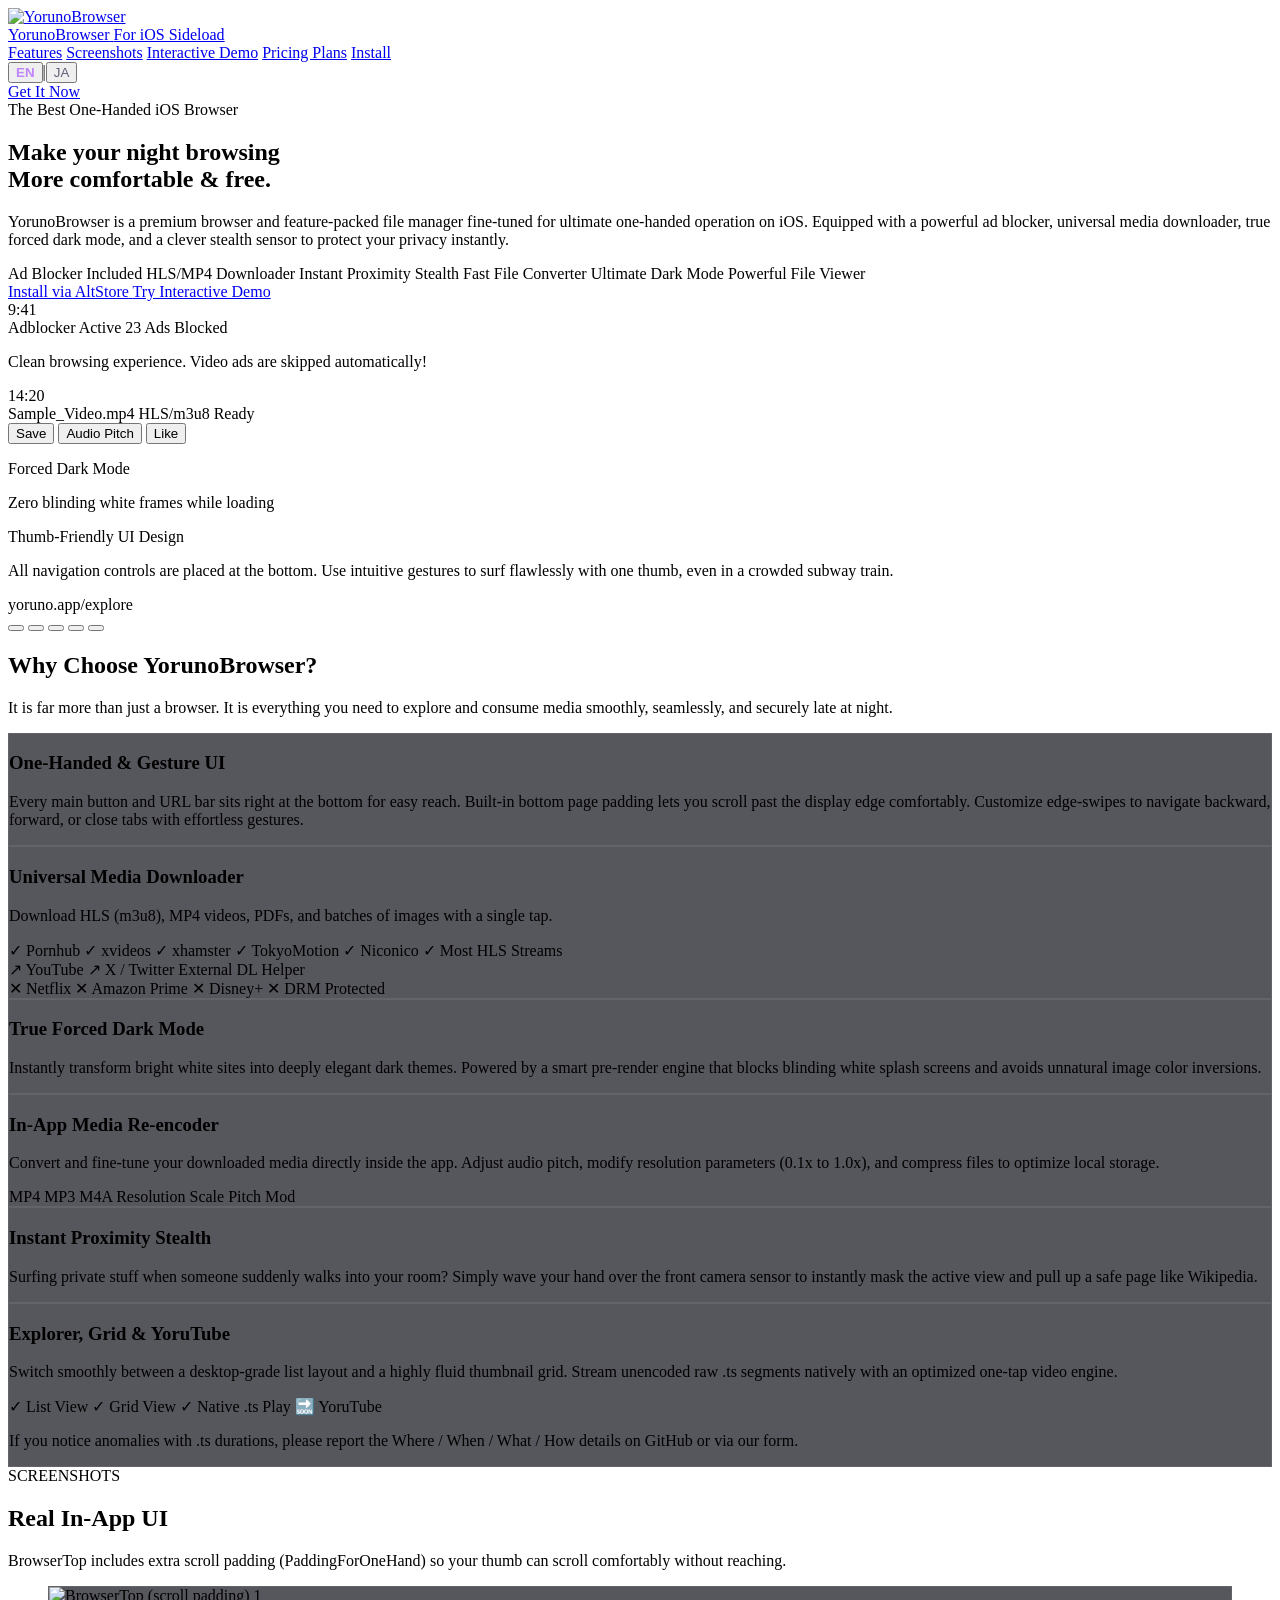
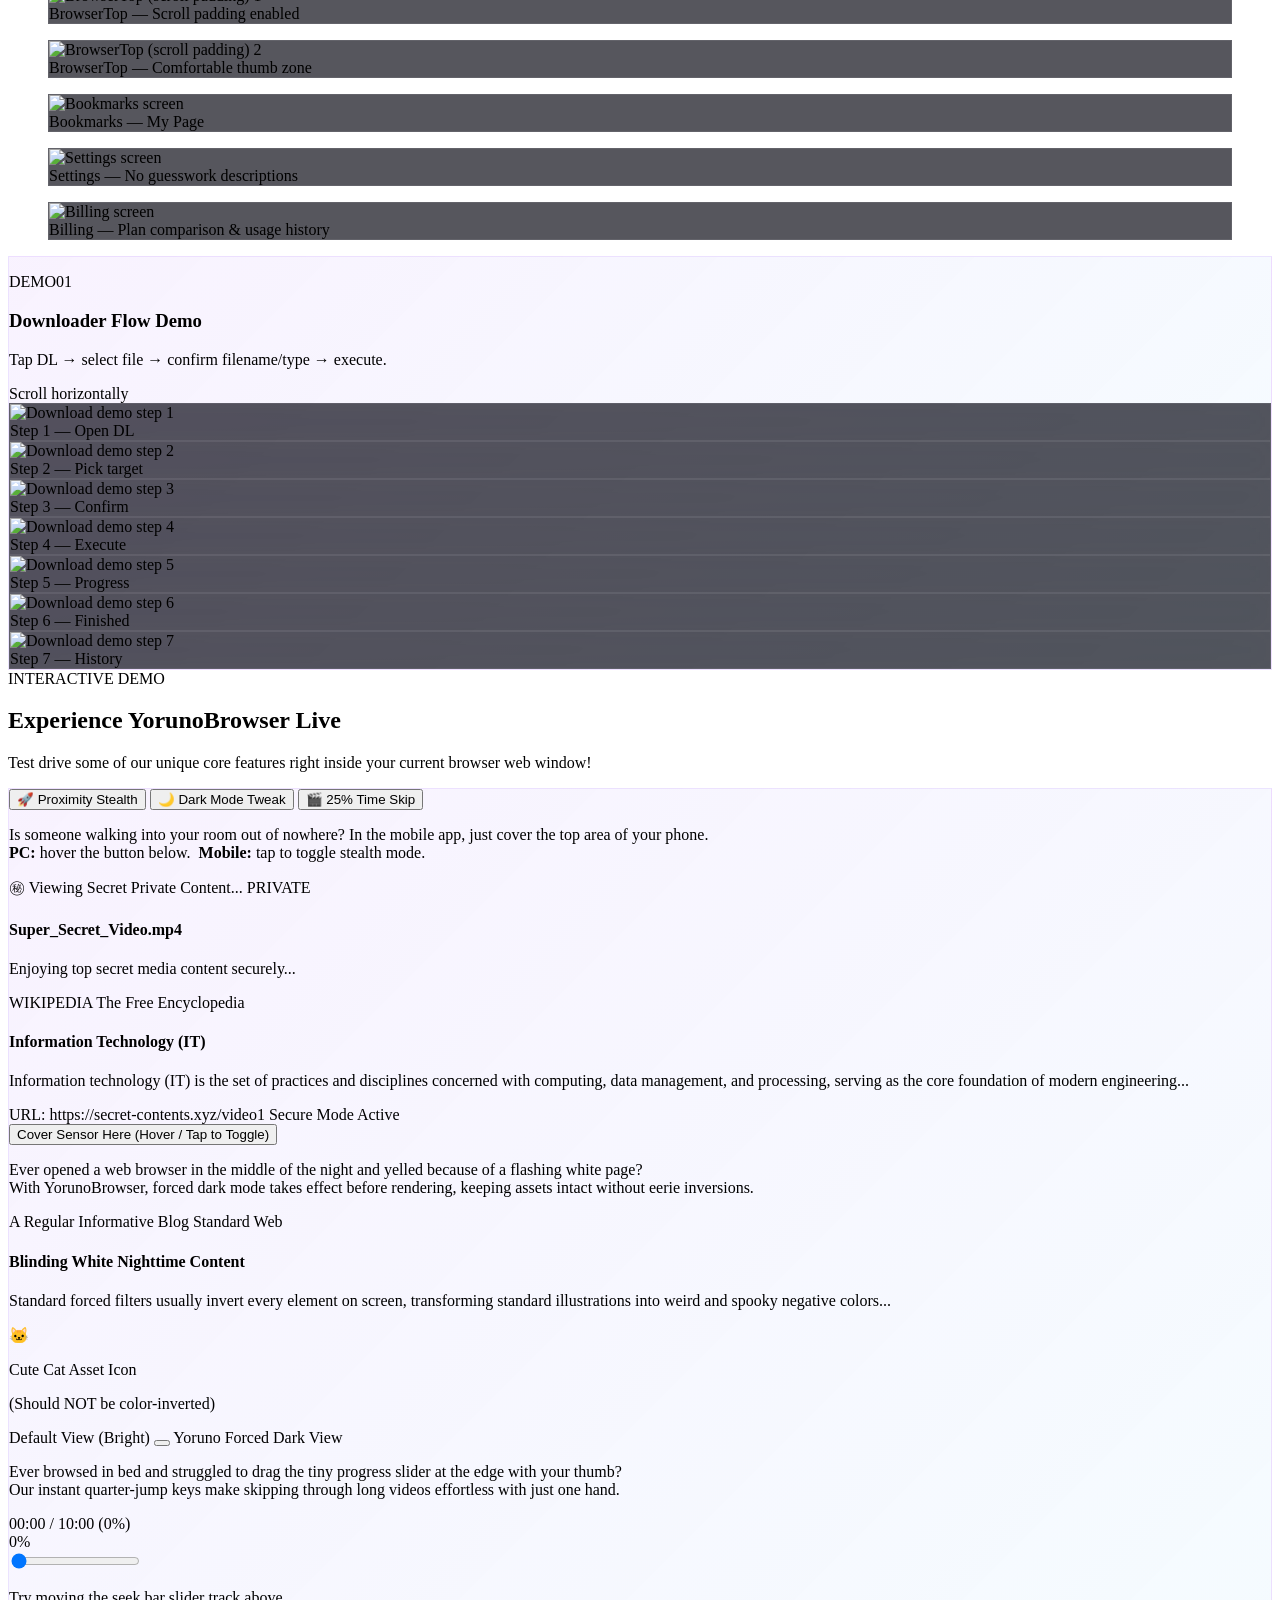
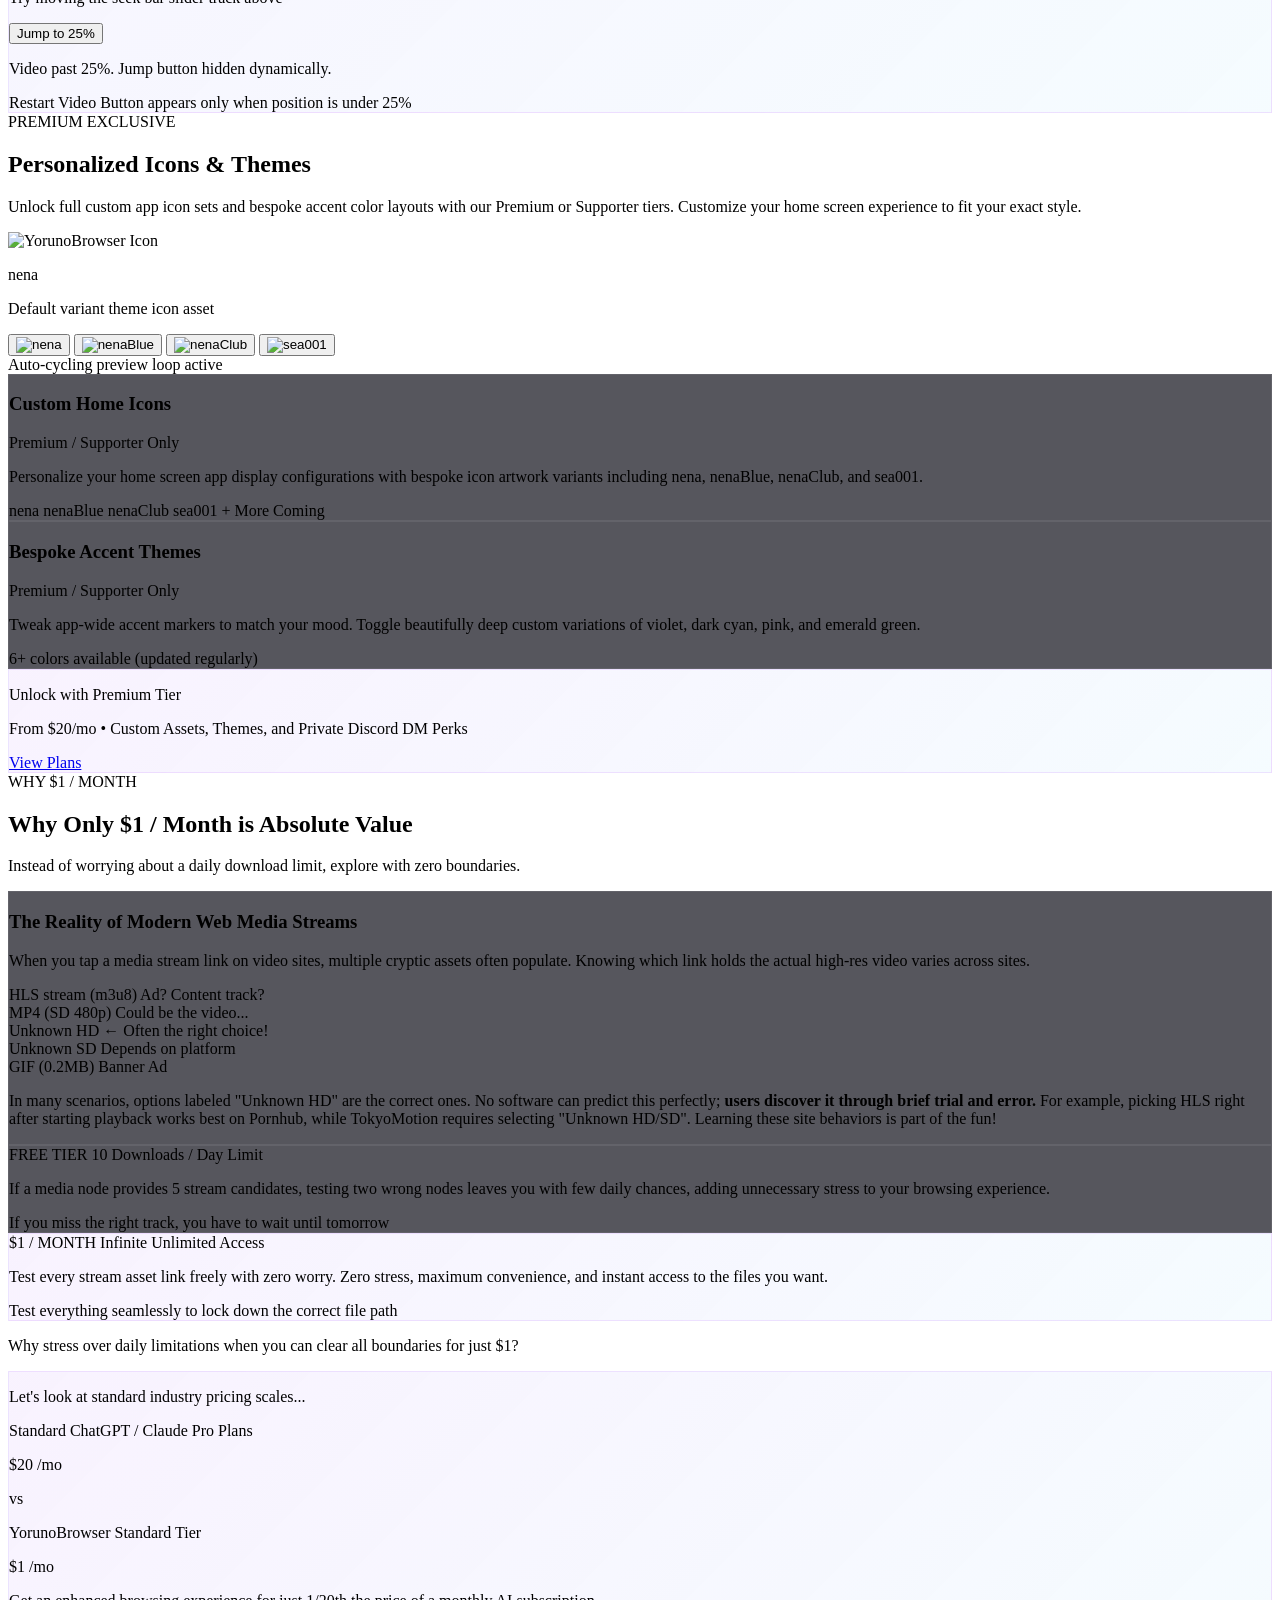
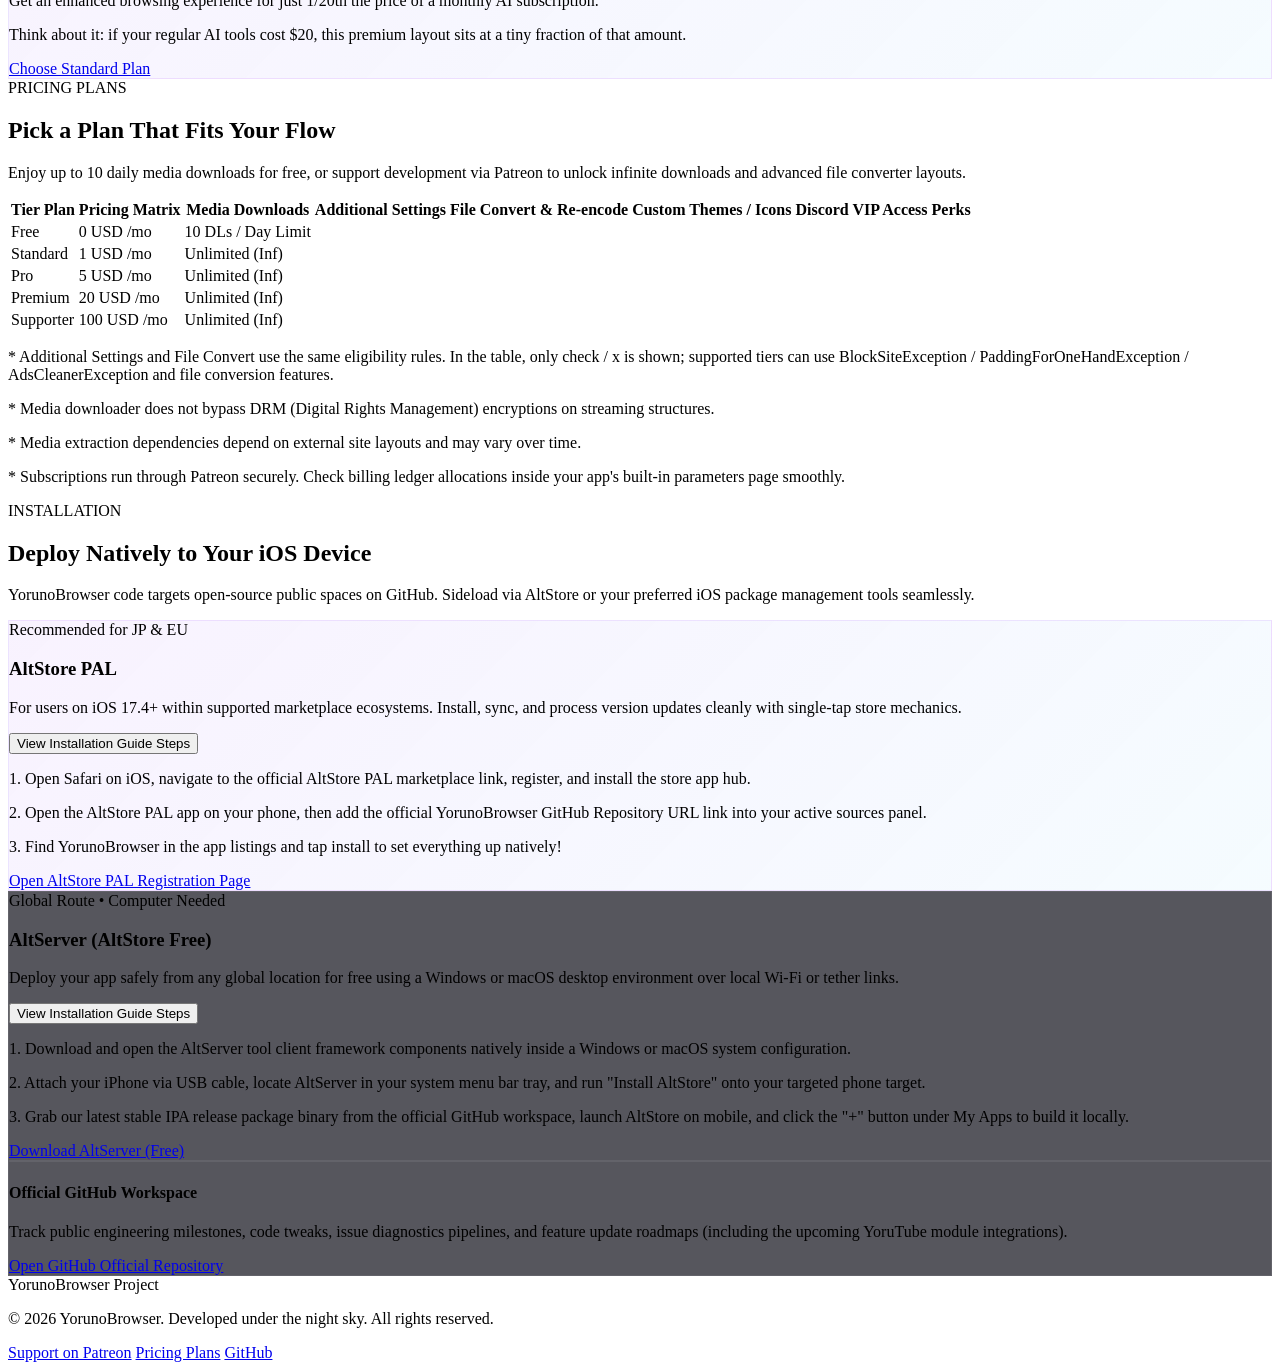
==== commit 4777f8ab: "Fix2" ====
--- a/index.html
+++ b/index.html
@@ -1221,8 +1221,8 @@
                             <td class="p-5 text-emerald-400 font-semibold">Unlimited (Inf)</td>
                                 <td class="p-5 text-emerald-400"><i data-lucide="check" class="w-4 h-4 text-emerald-400 inline"></i></td>
                                 <td class="p-5 text-emerald-400"><i data-lucide="check" class="w-4 h-4 text-emerald-400 inline"></i></td>
-                            <td class="p-5 text-fuchsia-400 font-medium" data-i18n="theme_color_icon">Color / Icon Customization</td>
-                            <td class="p-5 text-slate-200" data-i18n="discord_vip">Direct VIP DM Channel Support</td>
+                            <td class="p-5 text-fuchsia-400 font-medium"><i data-lucide="check" class="w-4 h-4 text-emerald-400 inline"></i></td>
+                            <td class="p-5 text-slate-200"><i data-lucide="check" class="w-4 h-4 text-emerald-400 inline"></i></td>
                         </tr>
                         <tr class="hover:bg-slate-900/20 transition-colors">
                             <td class="p-5 font-bold text-yellow-300 flex items-center gap-2">
@@ -1233,8 +1233,8 @@
                             <td class="p-5 text-emerald-400 font-semibold">Unlimited (Inf)</td>
                             <td class="p-5 text-emerald-400"><i data-lucide="check" class="w-4 h-4 text-emerald-400 inline"></i></td>
                             <td class="p-5 text-emerald-400"><i data-lucide="check" class="w-4 h-4 text-emerald-400 inline"></i></td>
-                            <td class="p-5 text-fuchsia-400 font-medium">Color / Icon Customization</td>
-                            <td class="p-5 text-slate-200">Direct VIP DM Channel Support</td>
+                            <td class="p-5 text-fuchsia-400 font-medium"><i data-lucide="check" class="w-4 h-4 text-emerald-400 inline"></i></td>
+                            <td class="p-5 text-slate-200"><i data-lucide="check" class="w-4 h-4 text-emerald-400 inline"></i></td>
                         </tr>
                     </tbody>
                 </table>
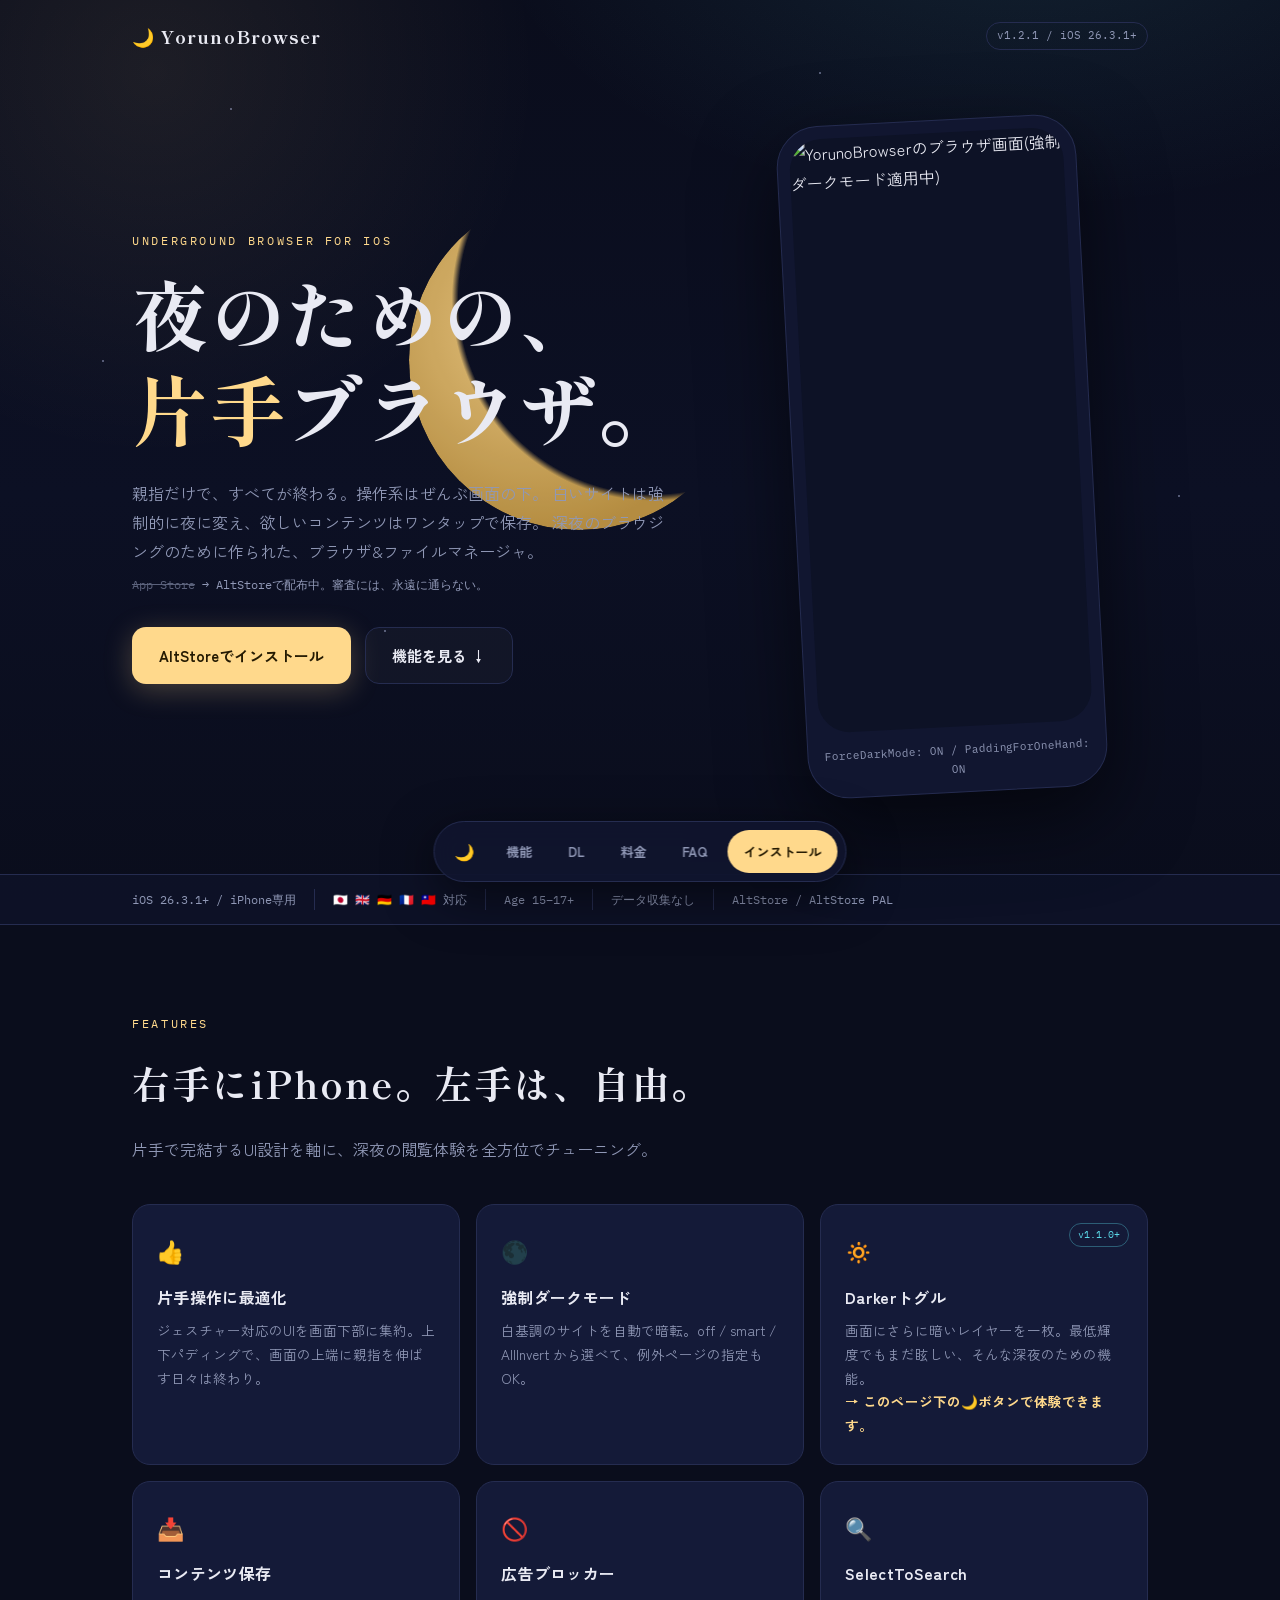
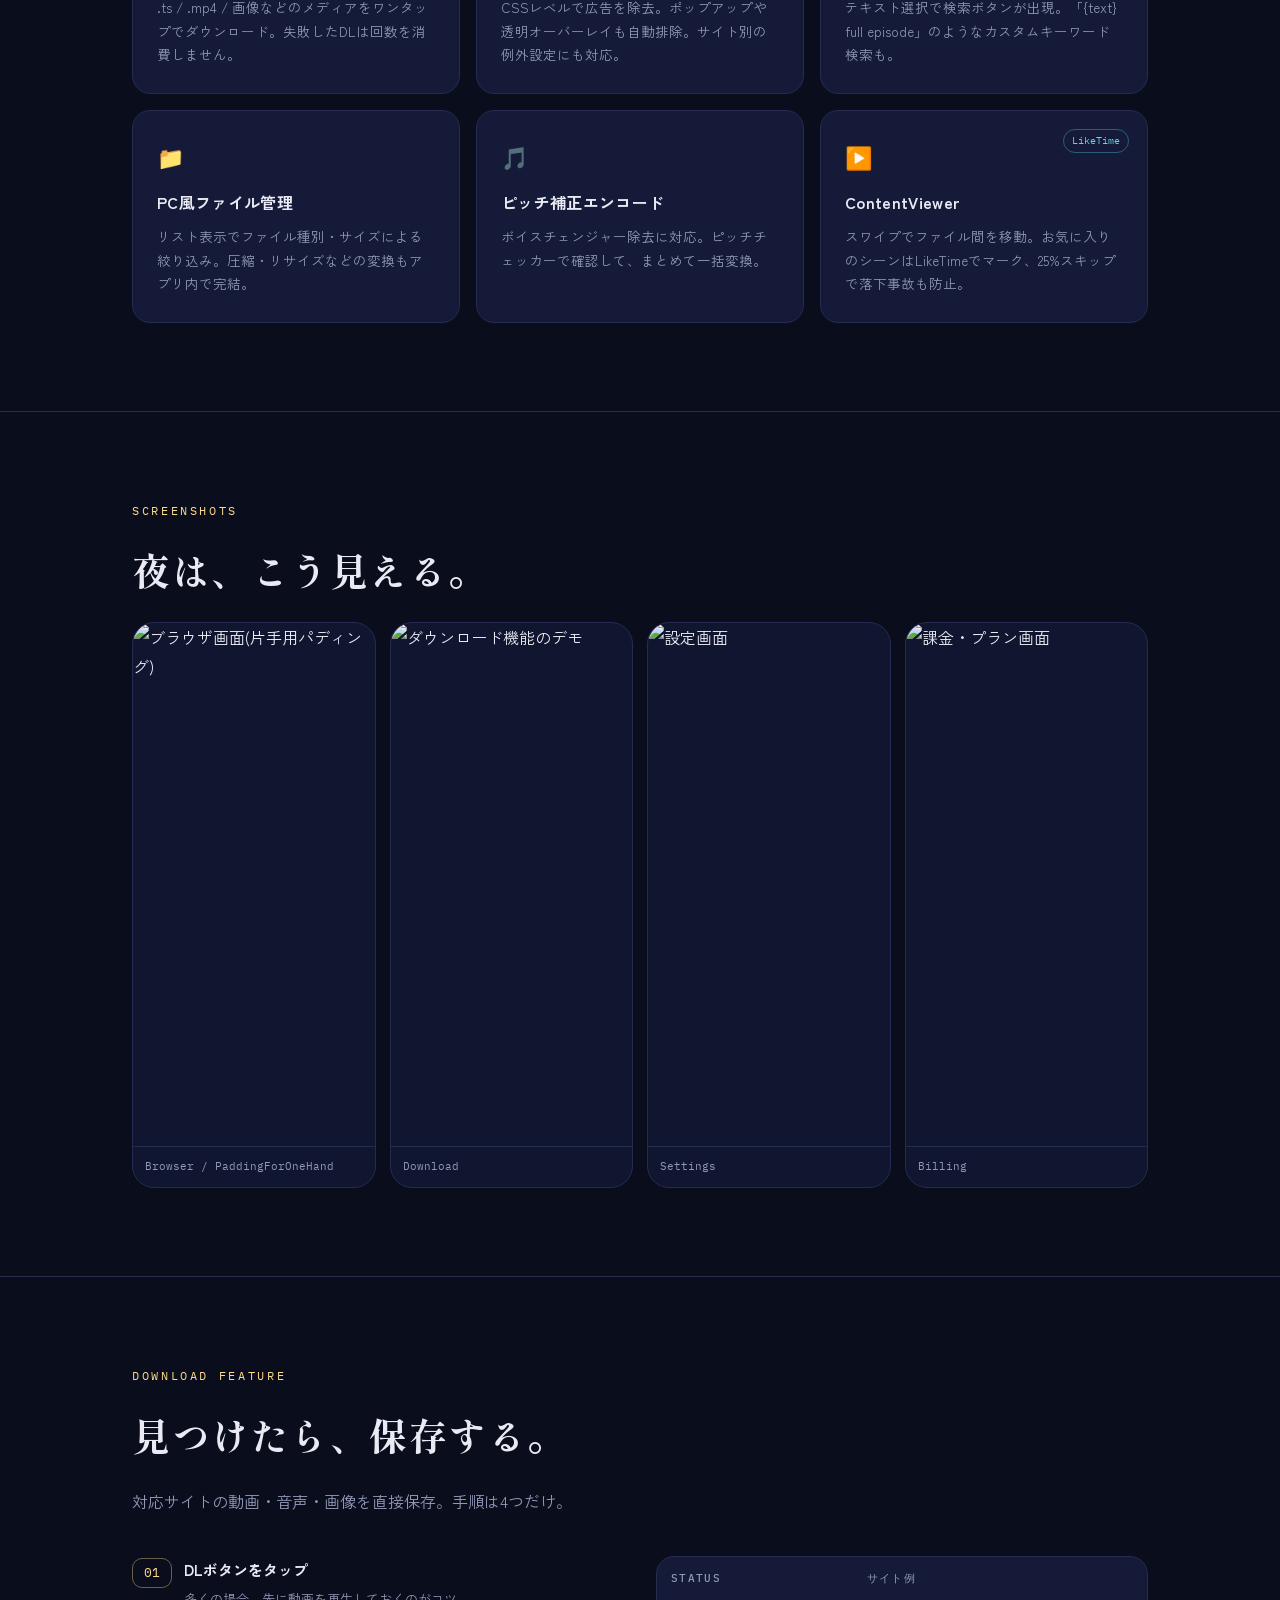
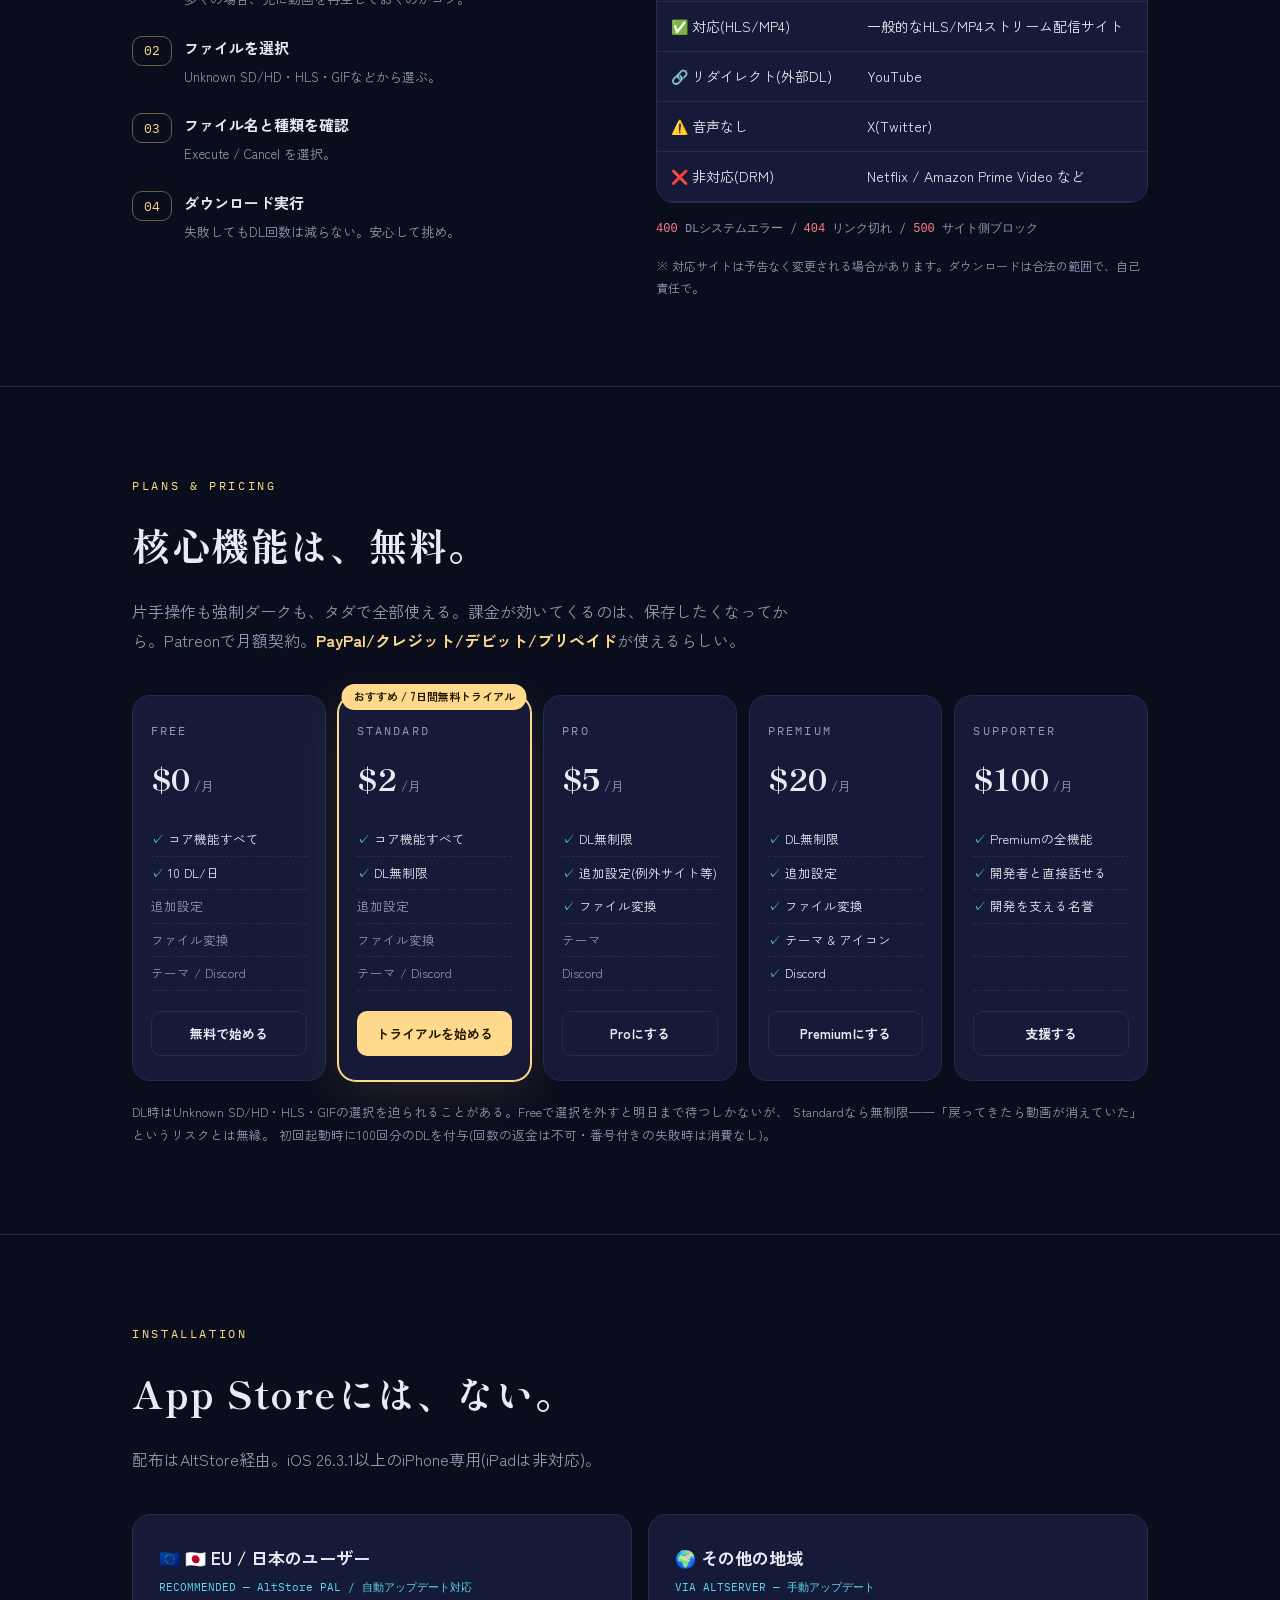
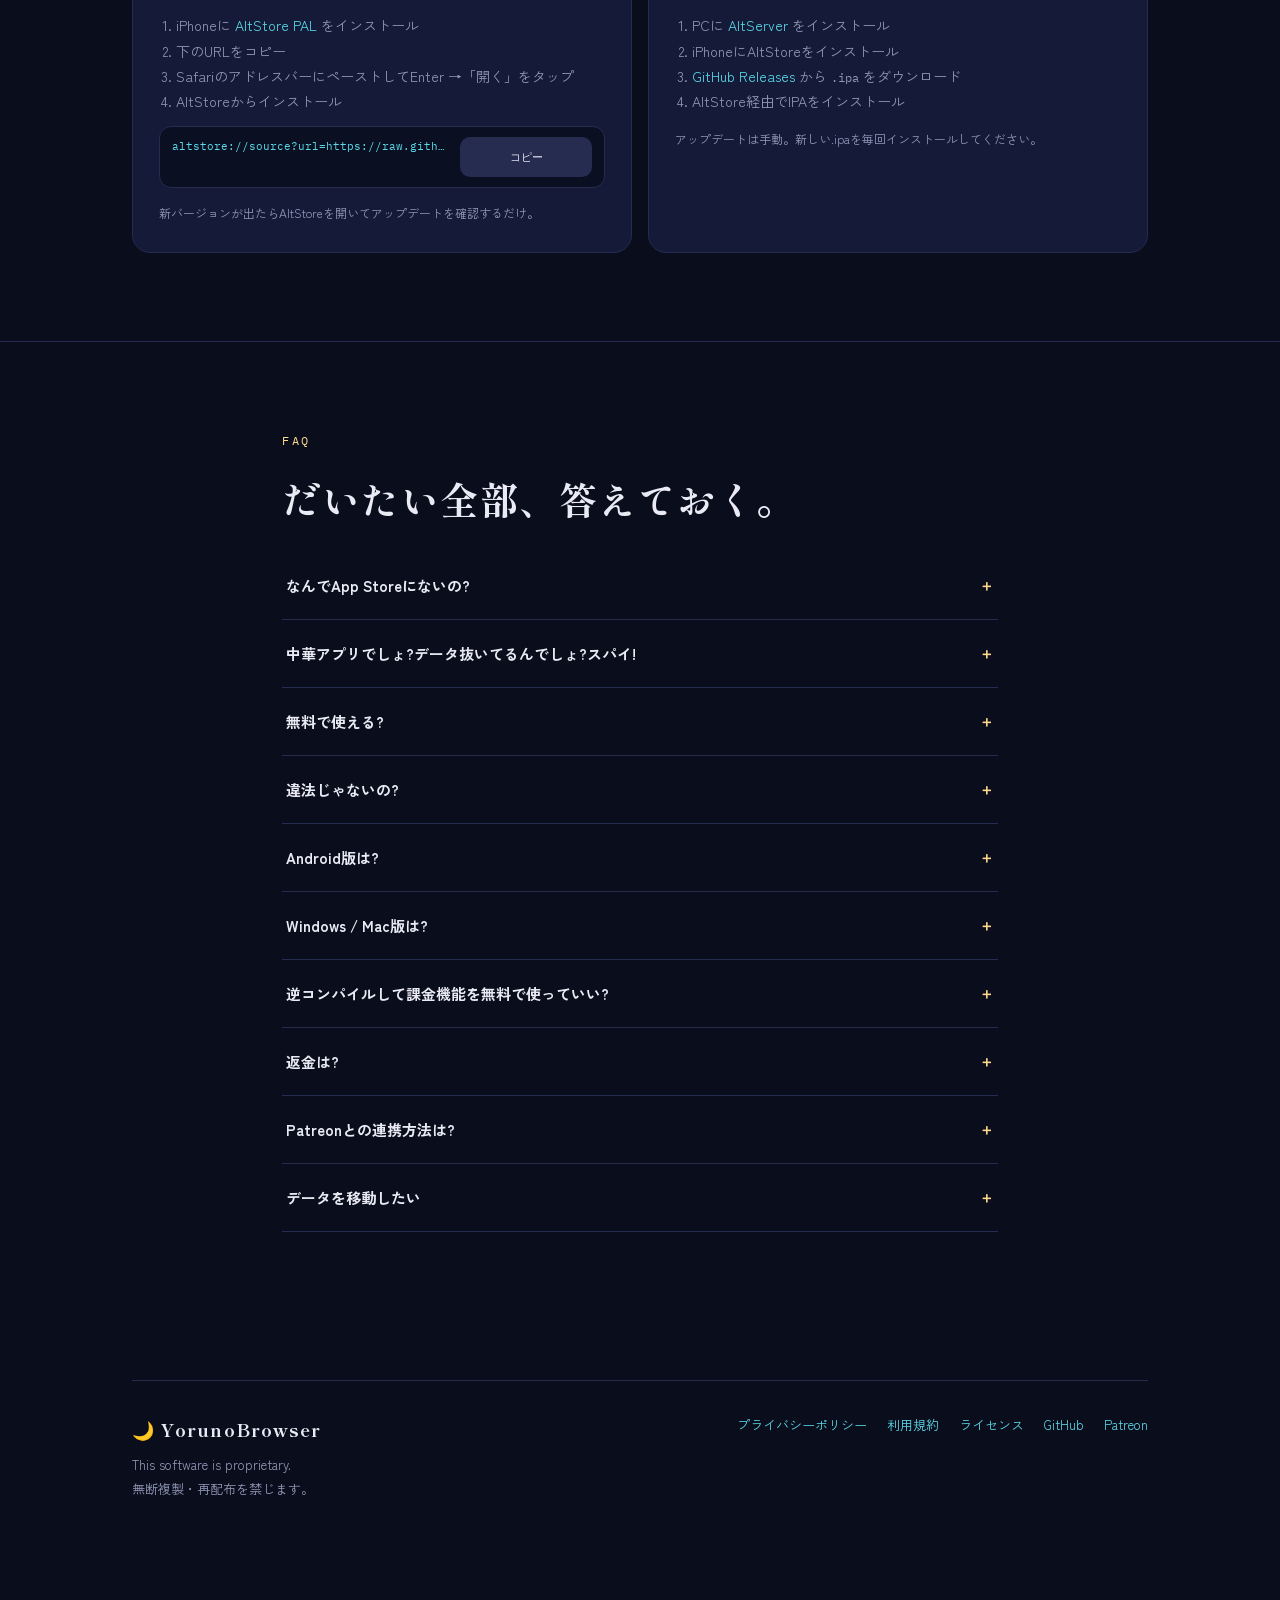
==== commit 28ec5478: "a" ====
--- a/index.html
+++ b/index.html
@@ -1,1641 +1,685 @@
 <!DOCTYPE html>
-<html lang="en" class="scroll-smooth">
-
+<html lang="ja">
 <head>
-    <meta charset="UTF-8">
-    <meta name="viewport" content="width=device-width, initial-scale=1.0">
-    <title>YorunoBrowser - The Ultimate One-Handed Browser & File Manager for Night Owls</title>
-    <meta name="description" content="YorunoBrowser is a premium iOS browser and file manager for one-handed night browsing. Features ad blocker, HLS media downloader, forced dark mode, and proximity stealth sensor.">
-    <meta property="og:type" content="website">
-    <meta property="og:title" content="YorunoBrowser - The Ultimate One-Handed Browser for Night Owls">
-    <meta property="og:description" content="A premium iOS browser fine-tuned for one-handed night browsing. Ad blocker, HLS media downloader, forced dark mode, and proximity stealth sensor built in.">
-    <meta property="og:image" content="Icons/YoBr_Icon_nena.webp">
-    <meta name="twitter:card" content="summary_large_image">
-    <meta name="twitter:title" content="YorunoBrowser - The Ultimate One-Handed iOS Browser">
-    <meta name="twitter:description" content="One-handed night browsing on iOS. Ad blocker, HLS downloader, forced dark mode, proximity stealth.">
-    <meta name="twitter:image" content="Icons/YoBr_Icon_nena.webp">
-    <script src="https://cdn.tailwindcss.com"></script>
-    <script>
-        tailwind.config = {
-            theme: {
-                extend: {
-                    colors: {
-                        night: {
-                            50: '#f4f4f6',
-                            100: '#e9e9f0',
-                            200: '#d7d7e3',
-                            300: '#babacb',
-                            400: '#9797ad',
-                            500: '#797992',
-                            600: '#606078',
-                            700: '#4d4d61',
-                            800: '#3e3e50',
-                            900: '#22222d',
-                            950: '#0b0b10',
-                        },
-                        neon: {
-                            purple: '#c084fc',
-                            blue: '#38bdf8',
-                            pink: '#f472b6'
-                        }
-                    },
-                    animation: {
-                        'float': 'float 6s ease-in-out infinite',
-                        'pulse-slow': 'pulse 4s cubic-bezier(0.4, 0, 0.6, 1) infinite',
-                        'glow': 'glow 2s ease-in-out infinite alternate',
-                    },
-                    keyframes: {
-                        float: {
-                            '0%, 100%': { transform: 'translateY(0)' },
-                            '50%': { transform: 'translateY(-10px)' },
-                        },
-                        glow: {
-                            '0%': { boxShadow: '0 0 5px rgba(192, 132, 252, 0.2), 0 0 10px rgba(192, 132, 252, 0.2)' },
-                            '100%': { boxShadow: '0 0 15px rgba(192, 132, 252, 0.6), 0 0 20px rgba(192, 132, 252, 0.4)' }
-                        }
-                    }
-                }
-            }
-        }
-    </script>
-    <!-- Pin to a specific version to prevent breaking changes. Verify latest at: https://unpkg.com/lucide/ -->
-    <script src="https://unpkg.com/lucide@0.469.0/dist/umd/lucide.min.js"></script>
-    <style>
-        /* Custom Scrollbar */
-        ::-webkit-scrollbar {
-            width: 8px;
-        }
-
-        ::-webkit-scrollbar-track {
-            background: #0b0b10;
-        }
-
-        ::-webkit-scrollbar-thumb {
-            background: #3e3e50;
-            border-radius: 4px;
-        }
-
-        ::-webkit-scrollbar-thumb:hover {
-            background: #606078;
-        }
-
-        /* Neon Glassmorphism */
-        .glass {
-            background: rgba(15, 15, 25, 0.7);
-            backdrop-filter: blur(12px);
-            -webkit-backdrop-filter: blur(12px);
-            border: 1px solid rgba(255, 255, 255, 0.08);
-        }
-
-        .glass-premium {
-            background: linear-gradient(135deg, rgba(192, 132, 252, 0.1) 0%, rgba(56, 189, 248, 0.05) 100%);
-            backdrop-filter: blur(16px);
-            -webkit-backdrop-filter: blur(16px);
-            border: 1px solid rgba(192, 132, 252, 0.2);
-        }
-
-        /* Warning Styles */
-        .warning {
-            background: rgba(220, 38, 38, 0.1);
-            color: #dc2626;
-            padding: 0.5rem;
-            border-radius: 0.5rem;
-            font-size: 10px;
-            margin-top: 0.5rem;
-        }
-
-        .secretText {
-            display: inline-block;
-            font-size: 9px;
-            color: #ffffff00;
-            /* Secret text visible upon selection */
-            margin-left: 0.5rem;
-        }
-
-        /* Navbar Glass Effect without white border */
-        .navbar-glass {
-            background: rgba(11, 11, 16, 0.85);
-            backdrop-filter: blur(14px);
-            -webkit-backdrop-filter: blur(14px);
-            border-bottom: 1px solid rgba(255, 255, 255, 0.05);
-        }
-
-        /* Icon Showcase Fade Animation */
-        #main-icon-img {
-            transition: opacity 0.18s ease, transform 0.18s ease;
-        }
-
-        /* Language switcher */
-        .lang-btn { color: #606078; }
-        .lang-btn.lang-active { color: #c084fc; font-weight: 700; }
-    </style>
-    <script src="i18n.js"></script>
+<meta charset="UTF-8">
+<meta name="viewport" content="width=device-width, initial-scale=1.0">
+<title>YorunoBrowser — 夜のための、片手ブラウザ。</title>
+<meta name="description" content="App Storeには並ばない、iOS向けアングラブラウザ&ファイルマネージャ。片手操作・強制ダークモード・コンテンツ保存。AltStoreで配布中。">
+<link rel="preconnect" href="https://fonts.googleapis.com">
+<link rel="preconnect" href="https://fonts.gstatic.com" crossorigin>
+<link href="https://fonts.googleapis.com/css2?family=Shippori+Mincho:wght@500;700;800&family=Zen+Kaku+Gothic+New:wght@400;500;700&family=IBM+Plex+Mono:wght@400;500&display=swap" rel="stylesheet">
+<style>
+:root{
+  --bg:#0A0D1C;
+  --bg2:#111630;
+  --panel:#141A38;
+  --line:#252C50;
+  --moon:#FFD98C;
+  --neon:#5BD9E8;
+  --text:#E9EAF3;
+  --muted:#9098B6;
+  --danger:#FF7A8A;
+  --radius:18px;
+  --disp:"Shippori Mincho",serif;
+  --body:"Zen Kaku Gothic New",sans-serif;
+  --mono:"IBM Plex Mono",monospace;
+}
+*{margin:0;padding:0;box-sizing:border-box}
+html{scroll-behavior:smooth;scroll-padding-top:24px}
+body{
+  background:var(--bg);
+  color:var(--text);
+  font-family:var(--body);
+  line-height:1.8;
+  font-size:16px;
+  padding-bottom:96px; /* 親指バーのぶん */
+  overflow-x:hidden;
+}
+::selection{background:var(--moon);color:#1a1303}
+a{color:var(--neon);text-decoration:none}
+a:hover{text-decoration:underline}
+img{max-width:100%;display:block}
+:focus-visible{outline:2px solid var(--moon);outline-offset:3px;border-radius:4px}
+
+/* ====== Darker オーバーレイ(アプリのDarker Toggle再現) ====== */
+#dim{
+  position:fixed;inset:0;background:#000;opacity:0;
+  pointer-events:none;transition:opacity .5s ease;z-index:200;
+}
+body.darker #dim{opacity:.45}
+
+/* ====== 夜空の背景 ====== */
+.sky{position:fixed;inset:0;z-index:-1;overflow:hidden}
+.sky::before{
+  content:"";position:absolute;inset:0;
+  background:
+    radial-gradient(900px 500px at 80% -10%, rgba(91,217,232,.10), transparent 60%),
+    radial-gradient(700px 700px at 12% 8%, rgba(255,217,140,.08), transparent 55%),
+    linear-gradient(180deg,#0A0D1C 0%, #0C1024 55%, #0A0D1C 100%);
+}
+.star{position:absolute;width:2px;height:2px;border-radius:50%;background:#cdd6ff;opacity:.5;animation:tw 4s ease-in-out infinite}
+@keyframes tw{0%,100%{opacity:.15}50%{opacity:.7}}
+
+/* ====== 共通レイアウト ====== */
+.wrap{max-width:1060px;margin:0 auto;padding:0 22px}
+section{padding:88px 0}
+.eyebrow{
+  font-family:var(--mono);font-size:12px;letter-spacing:.22em;
+  color:var(--moon);text-transform:uppercase;margin-bottom:14px;
+}
+h2{
+  font-family:var(--disp);font-weight:700;font-size:clamp(26px,4.4vw,38px);
+  letter-spacing:.04em;margin-bottom:18px;
+}
+.lede{color:var(--muted);max-width:42em;margin-bottom:40px}
+.hr{border:0;border-top:1px solid var(--line);margin:0}
+.focus{color:var(--moon);font-weight:700}
+
+/* ====== ヘッダー(最小限・操作は下に置く) ====== */
+header{
+  display:flex;justify-content:space-between;align-items:center;
+  padding:20px 22px;max-width:1060px;margin:0 auto;
+}
+.brand{font-family:var(--disp);font-weight:800;font-size:18px;letter-spacing:.06em;color:var(--text)}
+.brand .moon-mark{color:var(--moon)}
+.ver{font-family:var(--mono);font-size:11px;color:var(--muted);border:1px solid var(--line);padding:3px 10px;border-radius:99px}
+
+/* ====== ヒーロー ====== */
+.hero{padding:48px 0 80px}
+.hero-grid{display:grid;grid-template-columns:1.15fr .85fr;gap:48px;align-items:center}
+.hero h1{
+  font-family:var(--disp);font-weight:800;
+  font-size:clamp(40px,7vw,76px);line-height:1.25;letter-spacing:.02em;
+}
+.hero h1 em{font-style:normal;color:var(--moon)}
+.hero .sub{color:var(--muted);margin:24px 0 8px;max-width:34em}
+.hero .note{font-family:var(--mono);font-size:12px;color:var(--muted);margin-bottom:32px}
+.hero .note s{opacity:.6}
+.cta-row{display:flex;gap:14px;flex-wrap:wrap}
+.btn{
+  display:inline-flex;align-items:center;gap:8px;
+  padding:14px 26px;border-radius:14px;font-weight:700;font-size:15px;
+  border:1px solid var(--line);transition:transform .15s ease, box-shadow .15s ease;
+}
+.btn:hover{text-decoration:none;transform:translateY(-2px)}
+.btn-moon{background:var(--moon);color:#241a02;border-color:transparent;box-shadow:0 6px 28px rgba(255,217,140,.25)}
+.btn-ghost{color:var(--text);background:rgba(255,255,255,.03)}
+.crescent{
+  position:absolute;width:340px;height:340px;border-radius:50%;
+  right:-60px;top:-40px;z-index:-1;
+  background:radial-gradient(circle at 38% 40%, var(--moon), #c79b45 70%);
+  box-shadow:0 0 120px 30px rgba(255,217,140,.18);
+  -webkit-mask:radial-gradient(circle at 72% 32%, transparent 0 58%, #000 60%);
+  mask:radial-gradient(circle at 72% 32%, transparent 0 58%, #000 60%);
+  opacity:.9;
+}
+.hero-right{position:relative}
+.phone{
+  width:min(300px,80%);margin:0 auto;border-radius:42px;
+  border:1px solid var(--line);background:var(--bg2);
+  padding:12px;box-shadow:0 30px 80px rgba(0,0,0,.55);
+  transform:rotate(-3deg);
+}
+.phone img{border-radius:32px;aspect-ratio:9/19.5;object-fit:cover;background:#0d1226}
+.phone-cap{
+  text-align:center;font-family:var(--mono);font-size:11px;color:var(--muted);margin-top:14px;
+}
+
+/* ====== ステータス帯 ====== */
+.strip{
+  border-top:1px solid var(--line);border-bottom:1px solid var(--line);
+  background:rgba(17,22,48,.5);
+}
+.strip ul{
+  display:flex;flex-wrap:wrap;gap:10px 0;list-style:none;
+  max-width:1060px;margin:0 auto;padding:14px 22px;
+}
+.strip li{
+  font-family:var(--mono);font-size:12px;color:var(--muted);
+  padding:0 18px;border-right:1px solid var(--line);white-space:nowrap;
+}
+.strip li:first-child{padding-left:0}
+.strip li:last-child{border-right:0}
+
+/* ====== 機能カード ====== */
+.feat-grid{display:grid;grid-template-columns:repeat(3,1fr);gap:16px}
+.feat{
+  background:var(--panel);border:1px solid var(--line);border-radius:var(--radius);
+  padding:26px 24px;position:relative;overflow:hidden;
+  transition:border-color .2s ease;
+}
+.feat:hover{border-color:rgba(255,217,140,.45)}
+.feat .ico{font-size:22px;margin-bottom:12px;display:block}
+.feat h3{font-size:16px;font-weight:700;margin-bottom:8px;letter-spacing:.02em}
+.feat p{font-size:13.5px;color:var(--muted);line-height:1.75}
+.feat .tag{
+  position:absolute;top:18px;right:18px;font-family:var(--mono);
+  font-size:10px;color:var(--neon);border:1px solid rgba(91,217,232,.35);
+  padding:2px 8px;border-radius:99px;
+}
+
+/* ====== スクリーンショット ====== */
+.shots{display:grid;grid-template-columns:repeat(4,1fr);gap:14px}
+.shot{border-radius:22px;overflow:hidden;border:1px solid var(--line);background:var(--bg2)}
+.shot img{aspect-ratio:9/19.5;object-fit:cover;width:100%}
+.shot figcaption{font-family:var(--mono);font-size:11px;color:var(--muted);padding:10px 12px;border-top:1px solid var(--line)}
+
+/* ====== DL機能 ====== */
+.dl-grid{display:grid;grid-template-columns:1fr 1fr;gap:32px;align-items:start}
+.steps{list-style:none;counter-reset:s}
+.steps li{
+  counter-increment:s;position:relative;padding:0 0 22px 52px;
+}
+.steps li::before{
+  content:counter(s,decimal-leading-zero);
+  position:absolute;left:0;top:2px;
+  font-family:var(--mono);font-size:13px;color:var(--moon);
+  border:1px solid rgba(255,217,140,.4);border-radius:10px;
+  width:38px;height:28px;display:grid;place-items:center;
+}
+.steps li b{display:block;font-size:15px}
+.steps li span{font-size:13px;color:var(--muted)}
+table{width:100%;border-collapse:collapse;font-size:14px}
+th,td{padding:12px 14px;text-align:left;border-bottom:1px solid var(--line)}
+th{font-family:var(--mono);font-size:11px;letter-spacing:.12em;color:var(--muted);text-transform:uppercase;font-weight:500}
+.tbl-card{background:var(--panel);border:1px solid var(--line);border-radius:var(--radius);overflow:hidden}
+.errs{margin-top:14px;font-family:var(--mono);font-size:12px;color:var(--muted)}
+.errs code{color:var(--danger)}
+.fineprint{font-size:12px;color:var(--muted);margin-top:14px}
+
+/* ====== 料金 ====== */
+.plans{display:grid;grid-template-columns:repeat(5,1fr);gap:12px;align-items:stretch}
+.plan{
+  background:var(--panel);border:1px solid var(--line);border-radius:var(--radius);
+  padding:24px 18px;display:flex;flex-direction:column;gap:6px;position:relative;
+}
+.plan .pname{font-family:var(--mono);font-size:12px;letter-spacing:.18em;color:var(--muted);text-transform:uppercase}
+.plan .price{font-family:var(--disp);font-size:30px;font-weight:800;margin:4px 0 2px}
+.plan .price small{font-size:13px;color:var(--muted);font-family:var(--body);font-weight:400}
+.plan ul{list-style:none;margin-top:10px;flex:1}
+.plan li{font-size:12.5px;color:var(--muted);padding:5px 0;border-bottom:1px dashed var(--line)}
+.plan li.ok{color:var(--text)}
+.plan li.ok::before{content:"✓ ";color:var(--neon)}
+.plan-rec{border-color:var(--moon);box-shadow:0 0 0 1px var(--moon), 0 10px 50px rgba(255,217,140,.12)}
+.plan-rec .badge{
+  position:absolute;top:-12px;left:50%;transform:translateX(-50%);
+  background:var(--moon);color:#241a02;font-size:11px;font-weight:700;
+  padding:3px 12px;border-radius:99px;white-space:nowrap;
+}
+.plan .pbtn{
+  margin-top:14px;text-align:center;font-size:13px;font-weight:700;
+  padding:10px;border-radius:10px;border:1px solid var(--line);color:var(--text);
+}
+.plan-rec .pbtn{background:var(--moon);color:#241a02;border-color:transparent}
+.plan .pbtn:hover{text-decoration:none;opacity:.9}
+.plans-note{font-size:12.5px;color:var(--muted);margin-top:20px}
+
+/* ====== インストール ====== */
+.install-grid{display:grid;grid-template-columns:1fr 1fr;gap:16px}
+.route{background:var(--panel);border:1px solid var(--line);border-radius:var(--radius);padding:28px 26px}
+.route h3{font-size:17px;margin-bottom:4px}
+.route .rsub{font-family:var(--mono);font-size:11px;color:var(--neon);margin-bottom:16px;display:block}
+.copybox{
+  display:grid;grid-template-columns:minmax(0,1fr) auto;gap:10px;align-items:stretch;background:#0B0F22;border:1px solid var(--line);
+  border-radius:12px;padding:10px 12px;margin:12px 0;
+}
+.copybox code{
+  font-family:var(--mono);font-size:11px;color:var(--neon);
+  min-width:0;overflow:hidden;white-space:nowrap;text-overflow:ellipsis;
+}
+.copybox button{
+  font-family:var(--mono);font-size:11px;background:var(--line);color:var(--text);
+  border:0;border-radius:10px;padding:0 18px;min-width:132px;min-height:40px;cursor:pointer;
+}
+.copybox button:hover{background:var(--moon);color:#241a02}
+
+/* ====== FAQ ====== */
+details{border-bottom:1px solid var(--line)}
+summary{
+  cursor:pointer;padding:20px 4px;font-weight:700;font-size:15px;
+  list-style:none;display:flex;justify-content:space-between;gap:16px;align-items:center;
+}
+summary::-webkit-details-marker{display:none}
+summary::after{content:"＋";color:var(--moon);font-family:var(--mono);transition:transform .2s}
+details[open] summary::after{transform:rotate(45deg)}
+details p{padding:0 4px 20px;color:var(--muted);font-size:14px}
+
+/* ====== フッター ====== */
+footer{padding:60px 0 40px;color:var(--muted);font-size:13px}
+footer .cols{display:flex;justify-content:space-between;gap:24px;flex-wrap:wrap}
+footer ul{list-style:none;display:flex;gap:20px;flex-wrap:wrap}
+
+/* ====== 親指バー(シグネチャ:アプリと同じく操作は下) ====== */
+.thumb-bar{
+  position:fixed;left:50%;bottom:18px;transform:translateX(-50%);
+  display:flex;align-items:center;gap:4px;
+  background:rgba(17,22,48,.85);backdrop-filter:blur(14px);-webkit-backdrop-filter:blur(14px);
+  border:1px solid var(--line);border-radius:99px;padding:8px;
+  box-shadow:0 14px 50px rgba(0,0,0,.55);z-index:300;
+  max-width:calc(100vw - 24px);
+}
+.thumb-bar a,.thumb-bar button{
+  font-family:var(--body);font-size:13px;font-weight:700;color:var(--muted);
+  padding:10px 16px;border-radius:99px;border:0;background:transparent;cursor:pointer;
+  white-space:nowrap;
+}
+.thumb-bar a:hover{color:var(--text);text-decoration:none}
+.thumb-bar .tb-cta{background:var(--moon);color:#241a02}
+.thumb-bar .tb-darker{font-size:16px;padding:8px 12px}
+.thumb-bar .tb-darker[aria-pressed="true"]{background:var(--line);color:var(--moon)}
+
+@media (prefers-reduced-motion:reduce){
+  *{animation:none!important;transition:none!important}
+  html{scroll-behavior:auto}
+}
+@media (max-width:920px){
+  .hero-grid{grid-template-columns:1fr}
+  .hero-right{order:-1}
+  .phone{transform:none;width:min(240px,70%)}
+  .crescent{width:220px;height:220px;right:-40px;top:-60px}
+  .feat-grid{grid-template-columns:1fr 1fr}
+  .shots{grid-template-columns:1fr 1fr}
+  .dl-grid,.install-grid{grid-template-columns:1fr}
+  .plans{grid-template-columns:1fr 1fr}
+  .plan-rec{order:-1;grid-column:1/-1}
+}
+@media (max-width:560px){
+  section{padding:64px 0}
+  .feat-grid{grid-template-columns:1fr}
+  .plans{grid-template-columns:1fr}
+  .plan-rec{grid-column:auto}
+  .thumb-bar .tb-hide-sm{display:none}
+  .copybox{grid-template-columns:1fr}
+  .copybox button{width:100%}
+  .copybox code{white-space:normal;word-break:break-all}
+}
+</style>
 </head>
-
-<body class="bg-night-950 text-slate-100 font-sans overflow-x-hidden antialiased">
-
-    <div class="fixed top-0 left-1/4 w-96 h-96 bg-purple-600/10 rounded-full blur-[120px] pointer-events-none -z-10">
-    </div>
-    <div
-        class="fixed bottom-1/4 right-1/4 w-96 h-96 bg-blue-600/10 rounded-full blur-[120px] pointer-events-none -z-10">
-    </div>
-    <div
-        class="fixed top-1/2 left-1/2 -translate-x-1/2 -translate-y-1/2 w-[500px] h-[500px] bg-fuchsia-600/5 rounded-full blur-[150px] pointer-events-none -z-10">
-    </div>
-
-    <header class="fixed top-0 left-0 right-0 z-50 transition-all duration-300" id="navbar">
-        <div class="max-w-6xl mx-auto px-4 py-4 flex items-center justify-between">
-            <a href="#" class="flex items-center gap-2 group">
-                <div
-                    class="w-10 h-10 rounded-xl overflow-hidden bg-gradient-to-tr from-purple-600 to-indigo-500 shadow-lg shadow-purple-500/20 group-hover:scale-105 transition-transform">
-                    <img src="Icons/YoBr_Icon_nena.webp" alt="YorunoBrowser" class="w-full h-full object-cover">
-                </div>
-                <div>
-                    <span
-                        class="font-bold text-lg tracking-wider bg-gradient-to-r from-white via-purple-200 to-purple-400 bg-clip-text text-transparent">YorunoBrowser</span>
-                    <span class="block text-[10px] text-purple-400 font-semibold tracking-widest uppercase">For iOS
-                        Sideload</span>
-                </div>
-            </a>
-
-            <nav class="hidden md:flex items-center gap-8 text-sm font-medium text-slate-300">
-                <a href="#features" class="hover:text-purple-400 transition-colors" data-i18n="nav_features">Features</a>
-                <a href="#screenshots" class="hover:text-purple-400 transition-colors" data-i18n="nav_screenshots">Screenshots</a>
-                <a href="#demo" class="hover:text-purple-400 transition-colors" data-i18n="nav_demo">Interactive Demo</a>
-                <a href="#plans" class="hover:text-purple-400 transition-colors" data-i18n="nav_plans">Pricing Plans</a>
-                <a href="#download" class="hover:text-purple-400 transition-colors" data-i18n="nav_install">Install</a>
-            </nav>
-
-            <div class="flex items-center gap-4">
-                <div id="lang-switcher" class="hidden md:flex items-center gap-1 text-[11px] font-bold"></div>
-                <a href="#download"
-                    class="relative group inline-flex items-center gap-2 px-5 py-2.5 rounded-full bg-gradient-to-r from-purple-600 to-indigo-600 text-sm font-semibold text-white shadow-lg shadow-purple-600/30 hover:shadow-purple-600/40 hover:scale-[1.02] active:scale-[0.98] transition-all">
-                    <span data-i18n="nav_cta">Get It Now</span>
-                    <i data-lucide="download" class="w-4 h-4"></i>
-                </a>
-            </div>
+<body>
+<div class="sky" aria-hidden="true">
+  <span class="star" style="top:12%;left:18%"></span>
+  <span class="star" style="top:8%;left:64%;animation-delay:1.2s"></span>
+  <span class="star" style="top:26%;left:84%;animation-delay:2.1s"></span>
+  <span class="star" style="top:40%;left:8%;animation-delay:.6s"></span>
+  <span class="star" style="top:55%;left:92%;animation-delay:1.7s"></span>
+  <span class="star" style="top:70%;left:30%;animation-delay:2.6s"></span>
+</div>
+<div id="dim" aria-hidden="true"></div>
+
+<header>
+  <div class="brand"><span class="moon-mark">🌙</span> YorunoBrowser</div>
+  <span class="ver">v1.2.1 / iOS 26.3.1+</span>
+</header>
+
+<!-- ======== HERO ======== -->
+<section class="hero">
+  <div class="wrap hero-grid">
+    <div style="position:relative">
+      <div class="crescent" aria-hidden="true"></div>
+      <p class="eyebrow">Underground Browser for iOS</p>
+      <h1>夜のための、<br><em>片手</em>ブラウザ。</h1>
+      <p class="sub">
+        親指だけで、すべてが終わる。操作系はぜんぶ画面の下。
+        白いサイトは強制的に夜に変え、欲しいコンテンツはワンタップで保存。
+        深夜のブラウジングのために作られた、ブラウザ&ファイルマネージャ。
+      </p>
+      <p class="note"><s>App Store</s> → AltStoreで配布中。審査には、永遠に通らない。</p>
+      <div class="cta-row">
+        <a class="btn btn-moon" href="#install">AltStoreでインストール</a>
+        <a class="btn btn-ghost" href="#features">機能を見る ↓</a>
+      </div>
+    </div>
+    <div class="hero-right">
+      <figure class="phone">
+        <!-- TODO: ヒーロー用スクショに差し替え -->
+        <img src="Imgs/hero_main.webp" alt="YorunoBrowserのブラウザ画面(強制ダークモード適用中)">
+        <figcaption class="phone-cap">ForceDarkMode: ON / PaddingForOneHand: ON</figcaption>
+      </figure>
+    </div>
+  </div>
+</section>
+
+<div class="strip">
+  <ul>
+    <li>iOS 26.3.1+ / iPhone専用</li>
+    <li>🇯🇵 🇬🇧 🇩🇪 🇫🇷 🇹🇼 対応</li>
+    <li>Age 15–17+</li>
+    <li>データ収集なし</li>
+    <li>AltStore / AltStore PAL</li>
+  </ul>
+</div>
+
+<!-- ======== FEATURES ======== -->
+<section id="features">
+  <div class="wrap">
+    <p class="eyebrow">Features</p>
+    <h2>右手にiPhone。左手は、自由。</h2>
+    <p class="lede">片手で完結するUI設計を軸に、深夜の閲覧体験を全方位でチューニング。</p>
+    <div class="feat-grid">
+      <article class="feat">
+        <span class="ico">👍</span>
+        <h3>片手操作に最適化</h3>
+        <p>ジェスチャー対応のUIを画面下部に集約。上下パディングで、画面の上端に親指を伸ばす日々は終わり。</p>
+      </article>
+      <article class="feat">
+        <span class="ico">🌑</span>
+        <h3>強制ダークモード</h3>
+        <p>白基調のサイトを自動で暗転。off / smart / AllInvert から選べて、例外ページの指定もOK。</p>
+      </article>
+      <article class="feat">
+        <span class="ico">🔅</span>
+        <h3>Darkerトグル</h3><span class="tag">v1.1.0+</span>
+        <p>画面にさらに暗いレイヤーを一枚。最低輝度でもまだ眩しい、そんな深夜のための機能。<br><b style="color:var(--moon)">→ このページ下の🌙ボタンで体験できます。</b></p>
+      </article>
+      <article class="feat">
+        <span class="ico">📥</span>
+        <h3>コンテンツ保存</h3>
+        <p>.ts / .mp4 / 画像などのメディアをワンタップでダウンロード。失敗したDLは回数を消費しません。</p>
+      </article>
+      <article class="feat">
+        <span class="ico">🚫</span>
+        <h3>広告ブロッカー</h3>
+        <p>CSSレベルで広告を除去。ポップアップや透明オーバーレイも自動排除。サイト別の例外設定にも対応。</p>
+      </article>
+      <article class="feat">
+        <span class="ico">🔍</span>
+        <h3>SelectToSearch</h3>
+        <p>テキスト選択で検索ボタンが出現。「{text} full episode」のようなカスタムキーワード検索も。</p>
+      </article>
+      <article class="feat">
+        <span class="ico">📁</span>
+        <h3>PC風ファイル管理</h3>
+        <p>リスト表示でファイル種別・サイズによる絞り込み。圧縮・リサイズなどの変換もアプリ内で完結。</p>
+      </article>
+      <article class="feat">
+        <span class="ico">🎵</span>
+        <h3>ピッチ補正エンコード</h3>
+        <p>ボイスチェンジャー除去に対応。ピッチチェッカーで確認して、まとめて一括変換。</p>
+      </article>
+      <article class="feat">
+        <span class="ico">▶️</span>
+        <h3>ContentViewer</h3><span class="tag">LikeTime</span>
+        <p>スワイプでファイル間を移動。お気に入りのシーンはLikeTimeでマーク、25%スキップで落下事故も防止。</p>
+      </article>
+    </div>
+  </div>
+</section>
+
+<hr class="hr">
+
+<!-- ======== SCREENSHOTS ======== -->
+<section id="shots">
+  <div class="wrap">
+    <p class="eyebrow">Screenshots</p>
+    <h2>夜は、こう見える。</h2>
+    <div class="shots">
+      <figure class="shot">
+        <img src="Imgs/BrowserTop1.webp" alt="ブラウザ画面(片手用パディング)">
+        <figcaption>Browser / PaddingForOneHand</figcaption>
+      </figure>
+      <figure class="shot">
+        <img src="Imgs/demo01_03.webp" alt="ダウンロード機能のデモ">
+        <figcaption>Download</figcaption>
+      </figure>
+      <figure class="shot">
+        <img src="Imgs/Settings.webp" alt="設定画面">
+        <figcaption>Settings</figcaption>
+      </figure>
+      <figure class="shot">
+        <img src="Imgs/Billing.webp" alt="課金・プラン画面">
+        <figcaption>Billing</figcaption>
+      </figure>
+    </div>
+  </div>
+</section>
+
+<hr class="hr">
+
+<!-- ======== DOWNLOAD ======== -->
+<section id="download">
+  <div class="wrap">
+    <p class="eyebrow">Download Feature</p>
+    <h2>見つけたら、保存する。</h2>
+    <p class="lede">対応サイトの動画・音声・画像を直接保存。手順は4つだけ。</p>
+    <div class="dl-grid">
+      <ol class="steps">
+        <li><b>DLボタンをタップ</b><span>多くの場合、先に動画を再生しておくのがコツ。</span></li>
+        <li><b>ファイルを選択</b><span>Unknown SD/HD・HLS・GIFなどから選ぶ。</span></li>
+        <li><b>ファイル名と種類を確認</b><span>Execute / Cancel を選択。</span></li>
+        <li><b>ダウンロード実行</b><span>失敗してもDL回数は減らない。安心して挑め。</span></li>
+      </ol>
+      <div>
+        <div class="tbl-card">
+          <table>
+            <thead><tr><th>Status</th><th>サイト例</th></tr></thead>
+            <tbody>
+              <tr><td>✅ 対応(HLS/MP4)</td><td>一般的なHLS/MP4ストリーム配信サイト</td></tr>
+              <tr><td>🔗 リダイレクト(外部DL)</td><td>YouTube</td></tr>
+              <tr><td>⚠️ 音声なし</td><td>X(Twitter)</td></tr>
+              <tr><td>❌ 非対応(DRM)</td><td>Netflix / Amazon Prime Video など</td></tr>
+            </tbody>
+          </table>
         </div>
-    </header>
-
-    <section class="relative pt-32 pb-20 md:pt-40 md:pb-32 px-4 overflow-hidden">
-        <div class="max-w-6xl mx-auto grid grid-cols-1 lg:grid-cols-12 gap-12 items-center">
-
-            <div class="lg:col-span-7 space-y-8 text-center lg:text-left">
-                <div
-                    class="inline-flex items-center gap-2 px-3 py-1 rounded-full bg-purple-500/10 border border-purple-500/20 text-purple-300 text-xs font-semibold tracking-wide">
-                    <span class="w-2 h-2 rounded-full bg-emerald-400 animate-ping"></span>
-                    <span data-i18n="hero_badge">The Best One-Handed iOS Browser</span>
-                </div>
-
-                <h1 class="text-4xl sm:text-5xl md:text-6xl font-extrabold tracking-tight leading-tight">
-                    <span data-i18n="hero_h1_1">Make your night browsing</span><br>
-                    <span
-                        class="bg-gradient-to-r from-purple-400 via-fuchsia-400 to-cyan-400 bg-clip-text text-transparent" data-i18n="hero_h1_2">More
-                        comfortable & free.</span>
-                </h1>
-
-                <p class="text-slate-400 text-base sm:text-lg max-w-xl mx-auto lg:mx-0" data-i18n="hero_desc">
-                    YorunoBrowser is a premium browser and feature-packed file manager fine-tuned for ultimate
-                    one-handed operation on iOS. Equipped with a powerful ad blocker, universal media downloader, true
-                    forced dark mode, and a clever stealth sensor to protect your privacy instantly.
-                </p>
-
-                <div class="flex flex-wrap justify-center lg:justify-start gap-3 pt-2">
-                    <span
-                        class="px-3 py-1.5 rounded-lg bg-night-900/60 border border-night-800 text-xs text-slate-300 flex items-center gap-1.5">
-                        <i data-lucide="shield-alert" class="w-4 h-4 text-purple-400"></i><span data-i18n="hero_tag_ad"> Ad Blocker Included</span>
-                    </span>
-                    <span
-                        class="px-3 py-1.5 rounded-lg bg-night-900/60 border border-night-800 text-xs text-slate-300 flex items-center gap-1.5">
-                        <i data-lucide="download-cloud" class="w-4 h-4 text-cyan-400"></i><span data-i18n="hero_tag_dl"> HLS/MP4 Downloader</span>
-                    </span>
-                    <span
-                        class="px-3 py-1.5 rounded-lg bg-night-900/60 border border-night-800 text-xs text-slate-300 flex items-center gap-1.5">
-                        <i data-lucide="eye-off" class="w-4 h-4 text-pink-400"></i><span data-i18n="hero_tag_stealth"> Instant Proximity Stealth</span>
-                    </span>
-                    <span
-                        class="px-3 py-1.5 rounded-lg bg-night-900/60 border border-night-800 text-xs text-slate-300 flex items-center gap-1.5">
-                        <i data-lucide="zap" class="w-4 h-4 text-yellow-400"></i><span data-i18n="hero_tag_conv"> Fast File Converter</span>
-                    </span>
-                    <span
-                        class="px-3 py-1.5 rounded-lg bg-night-900/60 border border-night-800 text-xs text-slate-300 flex items-center gap-1.5">
-                        <i data-lucide="moon" class="w-4 h-4 text-purple-400"></i><span data-i18n="hero_tag_dark"> Ultimate Dark Mode</span>
-                    </span>
-                    <span
-                        class="px-3 py-1.5 rounded-lg bg-night-900/60 border border-night-800 text-xs text-slate-300 flex items-center gap-1.5">
-                        <i data-lucide="more-horizontal" class="w-4 h-4 text-slate-500"></i><span data-i18n="hero_tag_viewer"> Powerful File Viewer</span>
-                    </span>
-                </div>
-
-                <div class="flex flex-col sm:flex-row items-center justify-center lg:justify-start gap-4 pt-4">
-                    <a href="#download"
-                        class="w-full sm:w-auto px-8 py-4 rounded-2xl bg-gradient-to-r from-purple-600 to-indigo-600 text-white font-bold text-center shadow-lg shadow-purple-600/20 hover:scale-[1.02] active:scale-[0.98] transition-all flex items-center justify-center gap-3">
-                        <i data-lucide="download" class="w-5 h-5"></i>
-                        <span data-i18n="hero_btn_install">Install via AltStore</span>
-                    </a>
-                    <a href="#demo"
-                        class="w-full sm:w-auto px-8 py-4 rounded-2xl bg-night-900 hover:bg-night-800 border border-night-800 text-slate-300 font-bold text-center transition-all flex items-center justify-center gap-2">
-                        <span data-i18n="hero_btn_demo">Try Interactive Demo</span>
-                        <i data-lucide="arrow-right" class="w-4 h-4"></i>
-                    </a>
-                </div>
-            </div>
-
-            <div class="lg:col-span-5 flex justify-center relative">
-                <div class="absolute w-72 h-72 rounded-full bg-purple-500/20 blur-3xl -top-10 -z-10 animate-pulse-slow">
-                </div>
-
-                <div aria-hidden="true"
-                    class="relative w-[280px] h-[580px] bg-black rounded-[48px] p-3 shadow-2xl border-4 border-slate-800 animate-float">
-                    <div
-                        class="absolute top-5 left-1/2 -translate-x-1/2 w-28 h-6 bg-black rounded-full z-30 flex items-center justify-center">
-                        <div class="w-3 h-3 bg-slate-900 rounded-full ml-auto mr-4"></div>
-                    </div>
-
-                    <div
-                        class="w-full h-full bg-night-950 rounded-[38px] overflow-hidden relative flex flex-col justify-between border border-slate-900 text-[11px]">
-
-                        <div class="h-9 px-6 pt-2 flex justify-between items-center text-[10px] text-slate-400 z-20">
-                            <span>9:41</span>
-                            <div class="flex items-center gap-1.5">
-                                <i data-lucide="signal" class="w-3 h-3"></i>
-                                <i data-lucide="wifi" class="w-3 h-3"></i>
-                                <i data-lucide="battery" class="w-3.5 h-3.5"></i>
-                            </div>
-                        </div>
-
-                        <div class="flex-1 px-4 py-2 flex flex-col gap-3 overflow-y-auto scrollbar-none relative"
-                            id="mock-screen">
-
-                            <div class="p-3 rounded-2xl bg-night-900/80 border border-purple-500/20 space-y-1">
-                                <div class="flex items-center justify-between text-[10px]">
-                                    <span class="text-purple-400 font-bold flex items-center gap-1">
-                                        <i data-lucide="shield-check" class="w-3 h-3"></i> Adblocker Active
-                                    </span>
-                                    <span class="text-slate-500">23 Ads Blocked</span>
-                                </div>
-                                <p class="text-slate-300 font-semibold text-xs leading-tight">Clean browsing experience.
-                                    Video ads are skipped automatically!</p>
-                            </div>
-
-                            <div class="rounded-2xl overflow-hidden bg-black border border-slate-800 relative group">
-                                <div
-                                    class="aspect-video bg-gradient-to-br from-indigo-950 to-purple-950 flex items-center justify-center relative">
-                                    <i data-lucide="play"
-                                        class="w-8 h-8 text-white/80 p-1.5 bg-white/10 rounded-full backdrop-blur"></i>
-                                    <span
-                                        class="absolute bottom-1 right-2 bg-black/70 px-1 py-0.5 rounded text-[8px] text-slate-300">14:20</span>
-                                </div>
-                                <div class="p-2 space-y-1 bg-night-900">
-                                    <div class="flex justify-between items-center">
-                                        <span class="font-bold text-slate-200">Sample_Video.mp4</span>
-                                        <span class="text-[8px] bg-purple-500/20 text-purple-300 px-1 rounded">HLS/m3u8
-                                            Ready</span>
-                                    </div>
-                                    <div class="flex items-center gap-2 pt-1 text-[9px] text-slate-400">
-                                        <button class="flex items-center gap-0.5 text-purple-400"><i
-                                                data-lucide="download" class="w-3 h-3"></i> Save</button>
-                                        <button class="flex items-center gap-0.5"><i data-lucide="zap"
-                                                class="w-3 h-3"></i> Audio Pitch</button>
-                                        <button class="ml-auto flex items-center gap-0.5 text-pink-400"><i
-                                                data-lucide="heart" class="w-3 h-3"></i> Like</button>
-                                    </div>
-                                </div>
-                            </div>
-
-                            <div
-                                class="p-3 rounded-2xl bg-night-900/80 border border-slate-800 flex items-center justify-between">
-                                <div class="space-y-0.5">
-                                    <p class="font-bold text-slate-200">Forced Dark Mode</p>
-                                    <p class="text-[9px] text-slate-400">Zero blinding white frames while loading</p>
-                                </div>
-                                <div class="w-8 h-4 bg-purple-600 rounded-full p-0.5 flex items-center justify-end">
-                                    <div class="w-3 h-3 bg-white rounded-full"></div>
-                                </div>
-                            </div>
-
-                            <div
-                                class="p-3 rounded-2xl bg-purple-950/20 border border-purple-500/10 space-y-1 text-center">
-                                <p class="text-purple-300 font-bold">Thumb-Friendly UI Design</p>
-                                <p class="text-[9px] text-slate-400 leading-normal">All navigation controls are placed
-                                    at the bottom. Use intuitive gestures to surf flawlessly with one thumb, even in a
-                                    crowded subway train.</p>
-                            </div>
-
-                        </div>
-
-                        <div class="p-3 bg-night-900/90 border-t border-slate-800/80 space-y-2 z-10">
-                            <div
-                                class="w-full bg-night-950 rounded-full px-3 py-1.5 flex items-center justify-between border border-slate-800 text-slate-400">
-                                <i data-lucide="lock" class="w-3 h-3 text-emerald-400"></i>
-                                <span class="font-mono text-[9px]">yoruno.app/explore</span>
-                                <i data-lucide="rotate-cw" class="w-3 h-3"></i>
-                            </div>
-
-                            <div class="flex items-center justify-between px-2 text-slate-300">
-                                <button class="p-1 hover:text-purple-400"><i data-lucide="chevron-left"
-                                        class="w-4 h-4"></i></button>
-                                <button class="p-1 hover:text-purple-400"><i data-lucide="chevron-right"
-                                        class="w-4 h-4"></i></button>
-                                <button
-                                    class="p-1.5 bg-gradient-to-tr from-purple-600 to-indigo-600 text-white rounded-xl shadow-lg shadow-purple-600/30"><i
-                                        data-lucide="arrow-down-to-line" class="w-4 h-4"></i></button>
-                                <button class="p-1 hover:text-purple-400"><i data-lucide="folder"
-                                        class="w-4 h-4"></i></button>
-                                <button class="p-1 hover:text-purple-400"><i data-lucide="menu"
-                                        class="w-4 h-4"></i></button>
-                            </div>
-                        </div>
-
-                    </div>
-                </div>
-            </div>
-
+        <p class="errs">
+          <code>400</code> DLシステムエラー / <code>404</code> リンク切れ / <code>500</code> サイト側ブロック
+        </p>
+        <p class="fineprint">※ 対応サイトは予告なく変更される場合があります。ダウンロードは合法の範囲で、自己責任で。</p>
+      </div>
+    </div>
+  </div>
+</section>
+
+<hr class="hr">
+
+<!-- ======== PRICING ======== -->
+<section id="pricing">
+  <div class="wrap">
+    <p class="eyebrow">Plans &amp; Pricing</p>
+    <h2>核心機能は、無料。</h2>
+    <p class="lede">片手操作も強制ダークも、タダで全部使える。課金が効いてくるのは、保存したくなってから。Patreonで月額契約。<strong class="focus">PayPal/クレジット/デビット/プリペイド</strong>が使えるらしい。</p>
+    <div class="plans">
+      <div class="plan">
+        <span class="pname">Free</span>
+        <div class="price">$0<small> /月</small></div>
+        <ul>
+          <li class="ok">コア機能すべて</li>
+          <li class="ok">10 DL/日</li>
+          <li>追加設定</li>
+          <li>ファイル変換</li>
+          <li>テーマ / Discord</li>
+        </ul>
+        <a class="pbtn" href="https://www.patreon.com/cw/YorunoBrowser">無料で始める</a>
+      </div>
+      <div class="plan plan-rec">
+        <span class="badge">おすすめ / 7日間無料トライアル</span>
+        <span class="pname">Standard</span>
+        <div class="price">$2<small> /月</small></div>
+        <ul>
+          <li class="ok">コア機能すべて</li>
+          <li class="ok">DL無制限</li>
+          <li>追加設定</li>
+          <li>ファイル変換</li>
+          <li>テーマ / Discord</li>
+        </ul>
+        <a class="pbtn" href="https://www.patreon.com/cw/YorunoBrowser">トライアルを始める</a>
+      </div>
+      <div class="plan">
+        <span class="pname">Pro</span>
+        <div class="price">$5<small> /月</small></div>
+        <ul>
+          <li class="ok">DL無制限</li>
+          <li class="ok">追加設定(例外サイト等)</li>
+          <li class="ok">ファイル変換</li>
+          <li>テーマ</li>
+          <li>Discord</li>
+        </ul>
+        <a class="pbtn" href="https://www.patreon.com/cw/YorunoBrowser">Proにする</a>
+      </div>
+      <div class="plan">
+        <span class="pname">Premium</span>
+        <div class="price">$20<small> /月</small></div>
+        <ul>
+          <li class="ok">DL無制限</li>
+          <li class="ok">追加設定</li>
+          <li class="ok">ファイル変換</li>
+          <li class="ok">テーマ &amp; アイコン</li>
+          <li class="ok">Discord</li>
+        </ul>
+        <a class="pbtn" href="https://www.patreon.com/cw/YorunoBrowser">Premiumにする</a>
+      </div>
+      <div class="plan">
+        <span class="pname">Supporter</span>
+        <div class="price">$100<small> /月</small></div>
+        <ul>
+          <li class="ok">Premiumの全機能</li>
+          <li class="ok">開発者と直接話せる</li>
+          <li class="ok">開発を支える名誉</li>
+          <li>&nbsp;</li>
+          <li>&nbsp;</li>
+        </ul>
+        <a class="pbtn" href="https://www.patreon.com/cw/YorunoBrowser">支援する</a>
+      </div>
+    </div>
+    <p class="plans-note">
+      DL時はUnknown SD/HD・HLS・GIFの選択を迫られることがある。Freeで選択を外すと明日まで待つしかないが、
+      Standardなら無制限——「戻ってきたら動画が消えていた」というリスクとは無縁。
+      初回起動時に100回分のDLを付与(回数の返金は不可・番号付きの失敗時は消費なし)。
+    </p>
+  </div>
+</section>
+
+<hr class="hr">
+
+<!-- ======== INSTALL ======== -->
+<section id="install">
+  <div class="wrap">
+    <p class="eyebrow">Installation</p>
+    <h2>App Storeには、ない。</h2>
+    <p class="lede">配布はAltStore経由。iOS 26.3.1以上のiPhone専用(iPadは非対応)。</p>
+    <div class="install-grid">
+      <div class="route">
+        <h3>🇪🇺 🇯🇵 EU / 日本のユーザー</h3>
+        <span class="rsub">RECOMMENDED — AltStore PAL / 自動アップデート対応</span>
+        <ol style="padding-left:1.2em;font-size:14px;color:var(--muted)">
+          <li>iPhoneに <a href="https://altstore.io">AltStore PAL</a> をインストール</li>
+          <li>下のURLをコピー</li>
+          <li>SafariのアドレスバーにペーストしてEnter →「開く」をタップ</li>
+          <li>AltStoreからインストール</li>
+        </ol>
+        <div class="copybox">
+          <code id="srcUrl">altstore://source?url=https://raw.githubusercontent.com/C0A2518617/YorunoBrowser_Official/main/source.pal.json</code>
+          <button type="button" onclick="copyUrl(this)">コピー</button>
         </div>
-    </section>
-
-    <section id="features" class="py-20 bg-night-900/40 relative">
-        <div class="max-w-6xl mx-auto px-4">
-
-            <div class="text-center space-y-4 mb-16">
-                <h2 class="text-3xl md:text-4xl font-extrabold tracking-tight" data-i18n="feat_heading">
-                    Why Choose YorunoBrowser?
-                </h2>
-                <p class="text-slate-400 max-w-2xl mx-auto text-sm md:text-base" data-i18n="feat_sub">
-                    It is far more than just a browser. It is everything you need to explore and consume media smoothly,
-                    seamlessly, and securely late at night.
-                </p>
-            </div>
-
-            <div class="grid grid-cols-1 md:grid-cols-2 lg:grid-cols-3 gap-8">
-
-                <div
-                    class="glass p-6 rounded-3xl hover:border-purple-500/30 hover:shadow-xl hover:shadow-purple-950/10 transition-all group duration-300">
-                    <div
-                        class="w-12 h-12 rounded-2xl bg-purple-500/10 text-purple-400 flex items-center justify-center mb-6 group-hover:scale-110 transition-transform">
-                        <i data-lucide="navigation" class="w-6 h-6"></i>
-                    </div>
-                    <h3 class="text-lg font-bold text-slate-100 mb-2" data-i18n="feat1_title">One-Handed & Gesture UI</h3>
-                    <p class="text-slate-400 text-sm leading-relaxed" data-i18n="feat1_desc">
-                        Every main button and URL bar sits right at the bottom for easy reach. Built-in bottom page
-                        padding lets you scroll past the display edge comfortably. Customize edge-swipes to navigate
-                        backward, forward, or close tabs with effortless gestures.
-                    </p>
-                </div>
-
-                <div
-                    class="glass p-6 rounded-3xl hover:border-purple-500/30 hover:shadow-xl hover:shadow-purple-950/10 transition-all group duration-300">
-                    <div
-                        class="w-12 h-12 rounded-2xl bg-cyan-500/10 text-cyan-400 flex items-center justify-center mb-6 group-hover:scale-110 transition-transform">
-                        <i data-lucide="download-cloud" class="w-6 h-6"></i>
-                    </div>
-                    <h3 class="text-lg font-bold text-slate-100 mb-2" data-i18n="feat2_title">Universal Media Downloader</h3>
-                    <p class="text-slate-400 text-sm leading-relaxed" data-i18n="feat2_desc">
-                        Download HLS (m3u8), MP4 videos, PDFs, and batches of images with a single tap.
-                    </p>
-                    <div class="mt-4 space-y-2">
-                        <div class="flex flex-wrap gap-1.5">
-                            <span
-                                class="text-[10px] px-2 py-0.5 rounded-md font-semibold bg-emerald-500/10 text-emerald-400 border border-emerald-500/20">✓
-                                Pornhub</span>
-                            <span
-                                class="text-[10px] px-2 py-0.5 rounded-md font-semibold bg-emerald-500/10 text-emerald-400 border border-emerald-500/20">✓
-                                xvideos</span>
-                            <span
-                                class="text-[10px] px-2 py-0.5 rounded-md font-semibold bg-emerald-500/10 text-emerald-400 border border-emerald-500/20">✓
-                                xhamster</span>
-                            <span
-                                class="text-[10px] px-2 py-0.5 rounded-md font-semibold bg-emerald-500/10 text-emerald-400 border border-emerald-500/20">✓
-                                TokyoMotion</span>
-                            <span
-                                class="text-[10px] px-2 py-0.5 rounded-md font-semibold bg-emerald-500/10 text-emerald-400 border border-emerald-500/20">✓
-                                Niconico</span>
-                            <span
-                                class="text-[10px] px-2 py-0.5 rounded-md font-semibold bg-emerald-500/10 text-emerald-400 border border-emerald-500/20">✓
-                                Most HLS Streams</span>
-                        </div>
-                        <div class="flex flex-wrap gap-1.5">
-                            <span
-                                class="text-[10px] px-2 py-0.5 rounded-md font-semibold bg-amber-500/10 text-amber-400 border border-amber-500/20">↗
-                                YouTube</span>
-                            <span
-                                class="text-[10px] px-2 py-0.5 rounded-md font-semibold bg-amber-500/10 text-amber-400 border border-amber-500/20">↗
-                                X / Twitter</span>
-                            <span
-                                class="text-[10px] px-2 py-0.5 rounded-md bg-night-900 text-slate-500 border border-slate-800 text-[9px]">External
-                                DL Helper</span>
-                        </div>
-                        <div class="flex flex-wrap gap-1.5">
-                            <span
-                                class="text-[10px] px-2 py-0.5 rounded-md font-semibold bg-rose-500/10 text-rose-400 border border-rose-500/20">✕
-                                Netflix</span>
-                            <span
-                                class="text-[10px] px-2 py-0.5 rounded-md font-semibold bg-rose-500/10 text-rose-400 border border-rose-500/20">✕
-                                Amazon Prime</span>
-                            <span
-                                class="text-[10px] px-2 py-0.5 rounded-md font-semibold bg-rose-500/10 text-rose-400 border border-rose-500/20">✕
-                                Disney+</span>
-                            <span
-                                class="text-[10px] px-2 py-0.5 rounded-md font-semibold bg-rose-500/10 text-rose-400 border border-rose-500/20">✕
-                                DRM Protected</span>
-                        </div>
-                    </div>
-                </div>
-
-                <div
-                    class="glass p-6 rounded-3xl hover:border-purple-500/30 hover:shadow-xl hover:shadow-purple-950/10 transition-all group duration-300">
-                    <div
-                        class="w-12 h-12 rounded-2xl bg-pink-500/10 text-pink-400 flex items-center justify-center mb-6 group-hover:scale-110 transition-transform">
-                        <i data-lucide="moon" class="w-6 h-6"></i>
-                    </div>
-                    <h3 class="text-lg font-bold text-slate-100 mb-2" data-i18n="feat3_title">True Forced Dark Mode</h3>
-                    <p class="text-slate-400 text-sm leading-relaxed" data-i18n="feat3_desc">
-                        Instantly transform bright white sites into deeply elegant dark themes. Powered by an smart
-                        pre-render engine that blocks blinding white splash screens and avoids unnatural image color
-                        inversions.
-                    </p>
-                </div>
-
-                <div
-                    class="glass p-6 rounded-3xl hover:border-purple-500/30 hover:shadow-xl hover:shadow-purple-950/10 transition-all group duration-300">
-                    <div
-                        class="w-12 h-12 rounded-2xl bg-yellow-500/10 text-yellow-400 flex items-center justify-center mb-6 group-hover:scale-110 transition-transform">
-                        <i data-lucide="cpu" class="w-6 h-6"></i>
-                    </div>
-                    <h3 class="text-lg font-bold text-slate-100 mb-2" data-i18n="feat4_title">In-App Media Re-encoder</h3>
-                    <p class="text-slate-400 text-sm leading-relaxed" data-i18n="feat4_desc">
-                        Convert and fine-tune your downloaded media directly inside the app. Adjust audio pitch, modify
-                        resolution parameters (0.1x to 1.0x), and compress files to optimize local storage.
-                    </p>
-                    <div class="mt-4 flex flex-wrap gap-1.5">
-                        <span
-                            class="text-[10px] px-2 py-0.5 rounded-md font-semibold bg-yellow-500/10 text-yellow-400 border border-yellow-500/20">MP4</span>
-                        <span
-                            class="text-[10px] px-2 py-0.5 rounded-md font-semibold bg-yellow-500/10 text-yellow-400 border border-yellow-500/20">MP3</span>
-                        <span
-                            class="text-[10px] px-2 py-0.5 rounded-md font-semibold bg-yellow-500/10 text-yellow-400 border border-yellow-500/20">M4A</span>
-                        <span
-                            class="text-[10px] px-2 py-0.5 rounded-md font-semibold bg-yellow-500/10 text-yellow-400 border border-yellow-500/20">Resolution
-                            Scale</span>
-                        <span
-                            class="text-[10px] px-2 py-0.5 rounded-md font-semibold bg-yellow-500/10 text-yellow-400 border border-yellow-500/20">Pitch
-                            Mod</span>
-                    </div>
-                </div>
-
-                <div
-                    class="glass p-6 rounded-3xl hover:border-purple-500/30 hover:shadow-xl hover:shadow-purple-950/10 transition-all group duration-300">
-                    <div
-                        class="w-12 h-12 rounded-2xl bg-red-500/10 text-red-400 flex items-center justify-center mb-6 group-hover:scale-110 transition-transform">
-                        <i data-lucide="eye-off" class="w-6 h-6"></i>
-                    </div>
-                    <h3 class="text-lg font-bold text-slate-100 mb-2" data-i18n="feat5_title">Instant Proximity Stealth</h3>
-                    <p class="text-slate-400 text-sm leading-relaxed" data-i18n="feat5_desc">
-                        Surfing private stuff when someone suddenly walks into your room? Simply wave your hand over the
-                        front camera sensor to instantly mask the active view and pull up a safe page like Wikipedia.
-                    </p>
-                </div>
-
-                <div
-                    class="glass p-6 rounded-3xl hover:border-purple-500/30 hover:shadow-xl hover:shadow-purple-950/10 transition-all group duration-300">
-                    <div
-                        class="w-12 h-12 rounded-2xl bg-emerald-500/10 text-emerald-400 flex items-center justify-center mb-6 group-hover:scale-110 transition-transform">
-                        <i data-lucide="folder-git-2" class="w-6 h-6"></i>
-                    </div>
-                    <h3 class="text-lg font-bold text-slate-100 mb-2" data-i18n="feat6_title">Explorer, Grid & YoruTube</h3>
-                    <p class="text-slate-400 text-sm leading-relaxed" data-i18n="feat6_desc">
-                        Switch smoothly between a desktop-grade list layout and a highly fluid thumbnail grid. Stream
-                        unencoded raw .ts segments natively with an optimized one-tap video engine.
-                    </p>
-                    <div class="mt-4 flex flex-wrap gap-1.5">
-                        <span
-                            class="text-[10px] px-2 py-0.5 rounded-md font-semibold bg-emerald-500/10 text-emerald-400 border border-emerald-500/20">✓
-                            List View</span>
-                        <span
-                            class="text-[10px] px-2 py-0.5 rounded-md font-semibold bg-emerald-500/10 text-emerald-400 border border-emerald-500/20">✓
-                            Grid View</span>
-                        <span
-                            class="text-[10px] px-2 py-0.5 rounded-md font-semibold bg-emerald-500/10 text-emerald-400 border border-emerald-500/20">✓
-                            Native .ts Play</span>
-                        <span
-                            class="text-[10px] px-2 py-0.5 rounded-md font-semibold bg-purple-500/10 text-purple-400 border border-purple-500/20">🔜
-                            YoruTube</span>
-                    </div>
-                    <p class="mt-3 text-[10px] text-slate-600 leading-relaxed" data-i18n="feat6_note">If you notice anomalies with .ts
-                        durations, please report the Where / When / What / How details on GitHub or via our form.</p>
-                </div>
-
-            </div>
-        </div>
-    </section>
-
-    <section id="screenshots" class="py-20 relative overflow-hidden">
-        <div class="max-w-6xl mx-auto px-4">
-            <div class="text-center space-y-4 mb-14">
-                <span class="text-purple-400 text-xs font-bold tracking-widest uppercase" data-i18n="ss_label">SCREENSHOTS</span>
-                <h2 class="text-3xl md:text-4xl font-extrabold tracking-tight" data-i18n="ss_heading">
-                    Real In-App UI
-                </h2>
-                <p class="text-slate-400 text-sm max-w-2xl mx-auto" data-i18n="ss_sub">
-                    BrowserTop includes extra scroll padding (PaddingForOneHand) so your thumb can scroll comfortably without reaching.
-                </p>
-            </div>
-
-            <div class="grid grid-cols-1 md:grid-cols-2 gap-6 mb-10">
-                <figure class="glass rounded-3xl overflow-hidden border border-slate-800">
-                    <div class="bg-night-950/60 flex items-center justify-center p-3">
-                        <img src="Imgs/BrowserTop1.webp" alt="BrowserTop (scroll padding) 1" class="w-full h-auto max-h-[720px] object-contain" loading="lazy">
-                    </div>
-                    <figcaption class="px-5 py-4 text-xs text-slate-400">
-                        <span class="text-slate-200 font-bold">BrowserTop</span> — <span data-i18n="ss1_cap">Scroll padding enabled</span>
-                    </figcaption>
-                </figure>
-
-                <figure class="glass rounded-3xl overflow-hidden border border-slate-800">
-                    <div class="bg-night-950/60 flex items-center justify-center p-3">
-                        <img src="Imgs/BrowserTop2.webp" alt="BrowserTop (scroll padding) 2" class="w-full h-auto max-h-[720px] object-contain" loading="lazy">
-                    </div>
-                    <figcaption class="px-5 py-4 text-xs text-slate-400">
-                        <span class="text-slate-200 font-bold">BrowserTop</span> — <span data-i18n="ss2_cap">Comfortable thumb zone</span>
-                    </figcaption>
-                </figure>
-            </div>
-
-            <div class="grid grid-cols-1 sm:grid-cols-2 lg:grid-cols-3 gap-6 mb-10">
-                <figure class="glass rounded-3xl overflow-hidden border border-slate-800">
-                    <div class="bg-night-950/60 flex items-center justify-center p-3">
-                        <img src="Imgs/Bookmarks.webp" alt="Bookmarks screen" class="w-full h-auto max-h-[640px] object-contain" loading="lazy">
-                    </div>
-                    <figcaption class="px-5 py-4 text-xs text-slate-400">
-                        <span class="text-slate-200 font-bold">Bookmarks</span> — <span data-i18n="ss3_cap">My Page</span>
-                    </figcaption>
-                </figure>
-
-                <figure class="glass rounded-3xl overflow-hidden border border-slate-800">
-                    <div class="bg-night-950/60 flex items-center justify-center p-3">
-                        <img src="Imgs/Settings.webp" alt="Settings screen" class="w-full h-auto max-h-[640px] object-contain" loading="lazy">
-                    </div>
-                    <figcaption class="px-5 py-4 text-xs text-slate-400">
-                        <span class="text-slate-200 font-bold">Settings</span> — <span data-i18n="ss4_cap">No guesswork descriptions</span>
-                    </figcaption>
-                </figure>
-
-                <figure class="glass rounded-3xl overflow-hidden border border-slate-800">
-                    <div class="bg-night-950/60 flex items-center justify-center p-3">
-                        <img src="Imgs/Billing.webp" alt="Billing screen" class="w-full h-auto max-h-[640px] object-contain" loading="lazy">
-                    </div>
-                    <figcaption class="px-5 py-4 text-xs text-slate-400">
-                        <span class="text-slate-200 font-bold">Billing</span> — <span data-i18n="ss5_cap">Plan comparison & usage history</span>
-                    </figcaption>
-                </figure>
-            </div>
-
-            <div class="glass-premium rounded-[32px] p-6 md:p-8 border border-purple-500/20">
-                <div class="flex flex-col md:flex-row md:items-end md:justify-between gap-4 mb-5">
-                    <div class="space-y-1">
-                        <p class="text-purple-300 text-xs font-bold tracking-widest uppercase" data-i18n="demo01_label">DEMO01</p>
-                        <h3 class="text-xl md:text-2xl font-extrabold text-slate-100" data-i18n="demo01_heading">Downloader Flow Demo</h3>
-                        <p class="text-slate-400 text-sm" data-i18n="demo01_desc">Tap DL → select file → confirm filename/type → execute.</p>
-                    </div>
-                    <div class="text-[10px] text-slate-500 font-semibold" data-i18n="demo01_scroll">Scroll horizontally</div>
-                </div>
-
-                <div class="flex gap-4 overflow-x-auto snap-x snap-mandatory pb-2">
-                    <div class="snap-start flex-shrink-0 w-64">
-                        <div class="glass rounded-2xl overflow-hidden border border-slate-800">
-                            <div class="bg-night-950/60 p-2 flex items-center justify-center">
-                                <img src="Imgs/demo01_01.webp" alt="Download demo step 1" class="w-full h-auto max-h-[520px] object-contain" loading="lazy">
-                            </div>
-                            <div class="px-4 py-3 text-xs text-slate-400"><span class="text-slate-200 font-bold" data-i18n="step1">Step 1</span> — <span data-i18n="step1_cap">Open DL</span></div>
-                        </div>
-                    </div>
-                    <div class="snap-start flex-shrink-0 w-64">
-                        <div class="glass rounded-2xl overflow-hidden border border-slate-800">
-                            <div class="bg-night-950/60 p-2 flex items-center justify-center">
-                                <img src="Imgs/demo01_02.webp" alt="Download demo step 2" class="w-full h-auto max-h-[520px] object-contain" loading="lazy">
-                            </div>
-                            <div class="px-4 py-3 text-xs text-slate-400"><span class="text-slate-200 font-bold" data-i18n="step2">Step 2</span> — <span data-i18n="step2_cap">Pick target</span></div>
-                        </div>
-                    </div>
-                    <div class="snap-start flex-shrink-0 w-64">
-                        <div class="glass rounded-2xl overflow-hidden border border-slate-800">
-                            <div class="bg-night-950/60 p-2 flex items-center justify-center">
-                                <img src="Imgs/demo01_03.webp" alt="Download demo step 3" class="w-full h-auto max-h-[520px] object-contain" loading="lazy">
-                            </div>
-                            <div class="px-4 py-3 text-xs text-slate-400"><span class="text-slate-200 font-bold" data-i18n="step3">Step 3</span> — <span data-i18n="step3_cap">Confirm</span></div>
-                        </div>
-                    </div>
-                    <div class="snap-start flex-shrink-0 w-64">
-                        <div class="glass rounded-2xl overflow-hidden border border-slate-800">
-                            <div class="bg-night-950/60 p-2 flex items-center justify-center">
-                                <img src="Imgs/demo01_04.webp" alt="Download demo step 4" class="w-full h-auto max-h-[520px] object-contain" loading="lazy">
-                            </div>
-                            <div class="px-4 py-3 text-xs text-slate-400"><span class="text-slate-200 font-bold" data-i18n="step4">Step 4</span> — <span data-i18n="step4_cap">Execute</span></div>
-                        </div>
-                    </div>
-                    <div class="snap-start flex-shrink-0 w-64">
-                        <div class="glass rounded-2xl overflow-hidden border border-slate-800">
-                            <div class="bg-night-950/60 p-2 flex items-center justify-center">
-                                <img src="Imgs/demo01_05.webp" alt="Download demo step 5" class="w-full h-auto max-h-[520px] object-contain" loading="lazy">
-                            </div>
-                            <div class="px-4 py-3 text-xs text-slate-400"><span class="text-slate-200 font-bold" data-i18n="step5">Step 5</span> — <span data-i18n="step5_cap">Progress</span></div>
-                        </div>
-                    </div>
-                    <div class="snap-start flex-shrink-0 w-64">
-                        <div class="glass rounded-2xl overflow-hidden border border-slate-800">
-                            <div class="bg-night-950/60 p-2 flex items-center justify-center">
-                                <img src="Imgs/demo01_06.webp" alt="Download demo step 6" class="w-full h-auto max-h-[520px] object-contain" loading="lazy">
-                            </div>
-                            <div class="px-4 py-3 text-xs text-slate-400"><span class="text-slate-200 font-bold" data-i18n="step6">Step 6</span> — <span data-i18n="step6_cap">Finished</span></div>
-                        </div>
-                    </div>
-                    <div class="snap-start flex-shrink-0 w-64">
-                        <div class="glass rounded-2xl overflow-hidden border border-slate-800">
-                            <div class="bg-night-950/60 p-2 flex items-center justify-center">
-                                <img src="Imgs/demo01_07.webp" alt="Download demo step 7" class="w-full h-auto max-h-[520px] object-contain" loading="lazy">
-                            </div>
-                            <div class="px-4 py-3 text-xs text-slate-400"><span class="text-slate-200 font-bold" data-i18n="step7">Step 7</span> — <span data-i18n="step7_cap">History</span></div>
-                        </div>
-                    </div>
-                </div>
-            </div>
-        </div>
-    </section>
-
-    <section id="demo" class="py-20 relative">
-        <div class="max-w-4xl mx-auto px-4">
-            <div class="text-center space-y-4 mb-12">
-                <span class="text-purple-400 text-xs font-bold tracking-widest uppercase" data-i18n="idemo_label">INTERACTIVE DEMO</span>
-                <h2 class="text-3xl md:text-4xl font-extrabold tracking-tight" data-i18n="idemo_heading">
-                    Experience YorunoBrowser Live
-                </h2>
-                <p class="text-slate-400 text-sm max-w-lg mx-auto" data-i18n="idemo_sub">
-                    Test drive some of our unique core features right inside your current browser web window!
-                </p>
-            </div>
-
-            <div class="glass-premium p-6 md:p-8 rounded-[32px] shadow-2xl relative overflow-hidden">
-                <div
-                    class="absolute top-0 right-0 w-32 h-32 bg-purple-500/10 rounded-full blur-2xl pointer-events-none">
-                </div>
-
-                <div class="flex border-b border-slate-800 mb-6">
-                    <button onclick="switchDemo('hide')" id="btn-demo-hide"
-                        class="flex-1 pb-3 text-center text-sm font-bold border-b-2 border-purple-500 text-purple-300 transition-all" data-i18n="tab_stealth">
-                        🚀 Proximity Stealth
-                    </button>
-                    <button onclick="switchDemo('dark')" id="btn-demo-dark"
-                        class="flex-1 pb-3 text-center text-sm font-bold border-b-2 border-transparent text-slate-400 hover:text-slate-200 transition-all" data-i18n="tab_dark">
-                        🌙 Dark Mode Tweak
-                    </button>
-                    <button onclick="switchDemo('player')" id="btn-demo-player"
-                        class="flex-1 pb-3 text-center text-sm font-bold border-b-2 border-transparent text-slate-400 hover:text-slate-200 transition-all" data-i18n="tab_player">
-                        🎬 25% Time Skip
-                    </button>
-                </div>
-
-                <div id="demo-hide" class="space-y-6">
-                    <p class="text-slate-300 text-sm leading-relaxed text-center" data-i18n-html="stealth_desc_html">
-                        Is someone walking into your room out of nowhere? In the mobile app, just cover the top area of
-                        your phone.<br>
-                        <strong class="text-slate-200">PC:</strong> hover the button below. &nbsp;<strong class="text-slate-200">Mobile:</strong> tap to toggle stealth mode.
-                    </p>
-
-                    <div
-                        class="max-w-sm mx-auto h-64 bg-night-950 rounded-2xl border border-slate-800 overflow-hidden relative flex flex-col justify-between transition-all duration-300 shadow-inner">
-
-                        <div
-                            class="bg-night-900 px-4 py-2 border-b border-slate-800 flex justify-between items-center text-[10px]">
-                            <span class="font-bold text-slate-300" id="screen-title" data-i18n="stealth_title_private">㊙ Viewing Secret Private
-                                Content...</span>
-                            <span class="text-rose-500 flex items-center gap-1 font-bold animate-pulse"><i
-                                    data-lucide="eye" class="w-3 h-3"></i> <span data-i18n="stealth_badge_private">PRIVATE</span></span>
-                        </div>
-
-                        <div class="flex-1 p-4 flex flex-col justify-center items-center text-center space-y-2 transition-all duration-300"
-                            id="private-content">
-                            <div
-                                class="w-16 h-16 rounded-full bg-rose-500/10 flex items-center justify-center text-rose-400 mb-2">
-                                <i data-lucide="lock" class="w-8 h-8"></i>
-                            </div>
-                            <h4 class="font-bold text-slate-100 text-base" data-i18n="stealth_video_name">Super_Secret_Video.mp4</h4>
-                            <p class="text-[11px] text-slate-500" data-i18n="stealth_video_cap">Enjoying top secret media content securely...</p>
-                        </div>
-
-                        <div class="hidden flex-1 p-4 flex flex-col justify-start overflow-y-auto text-left bg-white text-slate-900 transition-all duration-300"
-                            id="fake-content">
-                            <div class="flex items-center gap-2 border-b pb-2 mb-2">
-                                <span class="font-bold text-slate-800 text-sm">WIKIPEDIA</span>
-                                <span class="text-[9px] bg-slate-200 px-1 text-slate-600 rounded" data-i18n="stealth_wiki_enc">The Free
-                                    Encyclopedia</span>
-                            </div>
-                            <h4 class="font-bold text-lg text-slate-900 mb-1 leading-tight" data-i18n="stealth_wiki_heading">Information Technology (IT)
-                            </h4>
-                            <p class="text-[11px] text-slate-600 leading-relaxed" data-i18n="stealth_wiki_body">
-                                Information technology (IT) is the set of practices and disciplines concerned with
-                                computing, data management, and processing, serving as the core foundation of modern
-                                engineering...
-                            </p>
-                        </div>
-
-                        <div class="bg-night-900/90 px-4 py-2 border-t border-slate-800 text-[9px] text-slate-500 flex justify-between items-center"
-                            id="screen-footer">
-                            <span id="screen-footer-url" data-i18n="stealth_url_private">URL: https://secret-contents.xyz/video1</span>
-                            <span data-i18n="stealth_secure">Secure Mode Active</span>
-                        </div>
-                    </div>
-
-                    <div class="flex justify-center pt-2">
-                        <button id="trigger-hide" onmouseenter="activateHide()" onmouseleave="deactivateHide()"
-                            class="px-6 py-4 rounded-xl bg-gradient-to-r from-rose-600 to-pink-600 text-white font-bold text-sm shadow-lg shadow-rose-600/20 active:scale-95 transition-all flex items-center gap-2">
-                            <i data-lucide="hand" class="w-5 h-5 animate-bounce"></i>
-                            <span id="trigger-hide-label">Cover Sensor Here (Hover / Tap to Toggle)</span>
-                        </button>
-                    </div>
-                </div>
-
-                <div id="demo-dark" class="hidden space-y-6">
-                    <p class="text-slate-300 text-sm leading-relaxed text-center" data-i18n-html="dark_desc_html">
-                        Ever opened a web browser in the middle of the night and yelled because of a flashing white
-                        page?<br>
-                        With YorunoBrowser, forced dark mode takes effect before rendering, keeping assets intact
-                        without eerie inversions.
-                    </p>
-
-                    <div class="max-w-sm mx-auto h-64 rounded-2xl overflow-hidden relative flex flex-col justify-between transition-all duration-500 shadow-inner bg-white text-slate-900 border border-slate-200"
-                        id="demo-dark-screen">
-                        <div class="px-4 py-2 flex justify-between items-center text-[10px] border-b border-slate-200"
-                            id="demo-dark-header">
-                            <span class="font-bold text-slate-700" data-i18n="dark_blog_name">A Regular Informative Blog</span>
-                            <span class="text-slate-400 font-bold" data-i18n="dark_blog_type">Standard Web</span>
-                        </div>
-
-                        <div class="flex-1 p-4 flex flex-col justify-between" id="demo-dark-body">
-                            <div class="space-y-2">
-                                <h4 class="font-bold text-slate-900 text-base" id="demo-dark-title" data-i18n="dark_content_title">Blinding White
-                                    Nighttime Content</h4>
-                                <p class="text-[11px] text-slate-600 leading-normal" id="demo-dark-text" data-i18n="dark_content_text">
-                                    Standard forced filters usually invert every element on screen, transforming
-                                    standard illustrations into weird and spooky negative colors...
-                                </p>
-                            </div>
-
-                            <div class="my-2 p-2 rounded-xl border flex items-center gap-3 bg-slate-50 border-slate-200"
-                                id="demo-dark-card">
-                                <div
-                                    class="w-12 h-12 rounded-lg bg-gradient-to-br from-yellow-300 to-orange-400 flex items-center justify-center text-white text-lg">
-                                    🐱
-                                </div>
-                                <div class="text-[10px]">
-                                    <p class="font-bold text-slate-800" id="demo-dark-card-title" data-i18n="dark_card_title">Cute Cat Asset Icon
-                                    </p>
-                                    <p class="text-slate-500" id="demo-dark-card-sub" data-i18n="dark_card_sub_off">(Should NOT be color-inverted)</p>
-                                </div>
-                            </div>
-                        </div>
-                    </div>
-
-                    <div class="flex justify-center items-center gap-4">
-                        <span class="text-sm font-semibold text-slate-400" data-i18n="dark_label_off">Default View (Bright)</span>
-                        <button onclick="toggleDarkModeDemo()"
-                            class="w-14 h-8 bg-slate-700 rounded-full p-1 transition-all flex items-center"
-                            id="demo-dark-switch-btn">
-                            <div class="w-6 h-6 bg-white rounded-full transition-all shadow-md transform"
-                                id="demo-dark-switch-knob"></div>
-                        </button>
-                        <span class="text-sm font-semibold text-purple-400" data-i18n="dark_label_on">Yoruno Forced Dark View</span>
-                    </div>
-                </div>
-
-                <div id="demo-player" class="hidden space-y-6">
-                    <p class="text-slate-300 text-sm leading-relaxed text-center" data-i18n-html="player_desc_html">
-                        Ever browsed in bed and struggled to drag the tiny progress slider at the edge with your
-                        thumb?<br>
-                        Our instant quarter-jump keys make skipping through long videos effortless with just one hand.
-                    </p>
-
-                    <div
-                        class="max-w-md mx-auto rounded-2xl overflow-hidden bg-black border border-slate-800 p-4 space-y-4 shadow-xl">
-                        <div
-                            class="aspect-video bg-slate-900 rounded-xl relative flex flex-col justify-between p-3 overflow-hidden">
-                            <div class="absolute top-2 right-2 bg-black/60 px-2 py-1 rounded text-[10px] text-purple-400 font-mono font-bold"
-                                id="player-time">
-                                00:00 / 10:00 (0%)
-                            </div>
-
-                            <div class="flex-1 flex items-center justify-center">
-                                <div class="text-4xl font-extrabold text-white/90 bg-black/40 px-4 py-2 rounded-2xl backdrop-blur-sm"
-                                    id="player-big-percentage">
-                                    0%
-                                </div>
-                            </div>
-
-                            <div class="relative h-8 flex items-center">
-                                <div
-                                    class="absolute left-0 right-0 bg-slate-800 h-1.5 rounded-full overflow-hidden pointer-events-none">
-                                    <div class="bg-gradient-to-r from-purple-500 to-indigo-500 h-full rounded-full"
-                                        id="player-progress-bar" style="width: 0%;"></div>
-                                </div>
-                                <input type="range" min="0" max="100" value="0" id="seekbar-input"
-                                    class="absolute inset-0 w-full h-full opacity-0 cursor-pointer"
-                                    oninput="setPlayerPercent(+this.value)">
-                            </div>
-                        </div>
-
-                        <div class="space-y-3">
-                            <p class="text-slate-400 text-[10px] text-center font-semibold" data-i18n="player_seek_hint">Try moving the seek bar
-                                slider track above</p>
-                            <div class="flex flex-col items-center gap-2 min-h-[52px] justify-center">
-                                <button onclick="setPlayerPercent(25)" id="jump25-btn"
-                                    class="flex items-center gap-2 px-7 py-3 rounded-xl bg-gradient-to-r from-purple-600 to-indigo-600 text-white font-bold text-sm shadow-lg shadow-purple-600/20 hover:opacity-90 active:scale-95 transition-all">
-                                    <i data-lucide="skip-forward" class="w-4 h-4"></i> <span data-i18n="player_jump_btn">Jump to 25%</span>
-                                </button>
-                                <p id="jump25-passed" class="hidden text-xs text-slate-500" data-i18n="player_passed">Video past 25%. Jump button
-                                    hidden dynamically.</p>
-                            </div>
-                            <div class="flex justify-between text-[11px] text-slate-400 px-1">
-                                <span class="flex items-center gap-1 cursor-pointer hover:text-purple-400"
-                                    onclick="setPlayerPercent(0)"><i data-lucide="rotate-ccw" class="w-3.5 h-3.5"></i>
-                                    <span data-i18n="player_restart">Restart Video</span></span>
-                                <span class="text-slate-500" data-i18n="player_hint">Button appears only when position is under 25%</span>
-                            </div>
-                        </div>
-                    </div>
-                </div>
-
-            </div>
-        </div>
-    </section>
-
-    <section id="subscription" class="py-20 bg-night-900/40 relative overflow-hidden">
-        <div class="absolute inset-0 pointer-events-none">
-            <div
-                class="absolute top-1/2 left-1/2 -translate-x-1/2 -translate-y-1/2 w-[600px] h-[600px] bg-fuchsia-600/5 rounded-full blur-[150px]">
-            </div>
-        </div>
-
-        <div class="max-w-6xl mx-auto px-4">
-            <div class="text-center space-y-4 mb-16">
-                <span class="text-fuchsia-400 text-xs font-bold tracking-widest uppercase" data-i18n="sub_label">PREMIUM EXCLUSIVE</span>
-                <h2 class="text-3xl md:text-4xl font-extrabold tracking-tight" data-i18n="sub_heading">
-                    Personalized Icons & Themes
-                </h2>
-                <p class="text-slate-400 text-sm max-w-2xl mx-auto" data-i18n="sub_desc">
-                    Unlock full custom app icon sets and bespoke accent color layouts with our Premium or Supporter
-                    tiers. Customize your home screen experience to fit your exact style.
-                </p>
-            </div>
-
-            <div class="grid grid-cols-1 lg:grid-cols-2 gap-12 items-center">
-
-                <div class="flex flex-col items-center space-y-8">
-                    <div class="relative">
-                        <div class="absolute inset-0 rounded-3xl blur-2xl bg-purple-500/30 scale-125 transition-all duration-700"
-                            id="icon-glow"></div>
-                        <div class="relative w-40 h-40 rounded-3xl overflow-hidden shadow-2xl border-2 border-white/10">
-                            <img src="Icons/YoBr_Icon_nena.webp" alt="YorunoBrowser Icon"
-                                class="w-full h-full object-cover" id="main-icon-img" loading="lazy">
-                        </div>
-                    </div>
-                    <div class="text-center space-y-1">
-                        <p class="font-bold text-slate-200 text-sm" id="icon-name">nena</p>
-                        <p class="text-xs text-slate-500" id="icon-desc" data-i18n="icon_nena_desc">Default variant theme icon asset</p>
-                    </div>
-                    <div class="flex gap-4">
-                        <button onclick="selectIcon(0)"
-                            class="icon-thumb-btn w-14 h-14 rounded-2xl overflow-hidden border-2 border-purple-500 shadow-lg shadow-purple-500/20 transition-all hover:scale-110 active:scale-95"
-                            data-index="0">
-                            <img src="Icons/YoBr_Icon_nena.webp" alt="nena" class="w-full h-full object-cover" loading="lazy">
-                        </button>
-                        <button onclick="selectIcon(1)"
-                            class="icon-thumb-btn w-14 h-14 rounded-2xl overflow-hidden border-2 border-transparent transition-all hover:scale-110 active:scale-95"
-                            data-index="1">
-                            <img src="Icons/YoBr_Icon_nenaBlue.webp" alt="nenaBlue" class="w-full h-full object-cover" loading="lazy">
-                        </button>
-                        <button onclick="selectIcon(2)"
-                            class="icon-thumb-btn w-14 h-14 rounded-2xl overflow-hidden border-2 border-transparent transition-all hover:scale-110 active:scale-95"
-                            data-index="2">
-                            <img src="Icons/YoBr_Icon_nenaClub.webp" alt="nenaClub" class="w-full h-full object-cover" loading="lazy">
-                        </button>
-                        <button onclick="selectIcon(3)"
-                            class="icon-thumb-btn w-14 h-14 rounded-2xl overflow-hidden border-2 border-transparent transition-all hover:scale-110 active:scale-95"
-                            data-index="3">
-                            <img src="Icons/YoBr_Icon_sea001.webp" alt="sea001" class="w-full h-full object-cover" loading="lazy">
-                        </button>
-                    </div>
-                    <div class="flex items-center gap-2 text-xs text-slate-500">
-                        <span class="w-1.5 h-1.5 rounded-full bg-fuchsia-400 animate-ping"></span>
-                        <span data-i18n="icon_loop">Auto-cycling preview loop active</span>
-                    </div>
-                </div>
-
-                <div class="space-y-6">
-                    <div class="glass p-6 rounded-3xl space-y-4 hover:border-fuchsia-500/30 transition-all">
-                        <div class="flex items-center gap-3">
-                            <div class="w-10 h-10 rounded-xl bg-fuchsia-500/10 flex items-center justify-center">
-                                <i data-lucide="image" class="w-5 h-5 text-fuchsia-400"></i>
-                            </div>
-                            <div>
-                                <h3 class="font-bold text-slate-100" data-i18n="ci_title">Custom Home Icons</h3>
-                                <span class="text-[10px] text-fuchsia-400 font-semibold" data-i18n="ci_tier">Premium / Supporter Only</span>
-                            </div>
-                        </div>
-                        <p class="text-slate-400 text-sm leading-relaxed" data-i18n="ci_desc">
-                            Personalize your home screen app display configurations with bespoke icon artwork variants
-                            including nena, nenaBlue, nenaClub, and sea001.
-                        </p>
-                        <div class="flex flex-wrap gap-2">
-                            <span
-                                class="px-2 py-1 text-[10px] rounded-lg bg-fuchsia-500/10 text-fuchsia-300 border border-fuchsia-500/20">nena</span>
-                            <span
-                                class="px-2 py-1 text-[10px] rounded-lg bg-blue-500/10 text-blue-300 border border-blue-500/20">nenaBlue</span>
-                            <span
-                                class="px-2 py-1 text-[10px] rounded-lg bg-purple-500/10 text-purple-300 border border-purple-500/20">nenaClub</span>
-                            <span
-                                class="px-2 py-1 text-[10px] rounded-lg bg-cyan-500/10 text-cyan-300 border border-cyan-500/20">sea001</span>
-                            <span
-                                class="px-2 py-1 text-[10px] rounded-lg bg-night-800 text-slate-400 border border-slate-700">+
-                                More Coming</span>
-                        </div>
-                    </div>
-
-                    <div class="glass p-6 rounded-3xl space-y-4 hover:border-purple-500/30 transition-all">
-                        <div class="flex items-center gap-3">
-                            <div class="w-10 h-10 rounded-xl bg-purple-500/10 flex items-center justify-center">
-                                <i data-lucide="palette" class="w-5 h-5 text-purple-400"></i>
-                            </div>
-                            <div>
-                                <h3 class="font-bold text-slate-100" data-i18n="ct_title">Bespoke Accent Themes</h3>
-                                <span class="text-[10px] text-purple-400 font-semibold" data-i18n="ct_tier">Premium / Supporter Only</span>
-                            </div>
-                        </div>
-                        <p class="text-slate-400 text-sm leading-relaxed" data-i18n="ct_desc">
-                            Tweak app-wide accent markers to match your mood. Toggle beautifully deep custom variations
-                            of violet, dark cyan, pink, and emerald green.
-                        </p>
-                        <div class="flex items-center gap-3">
-                            <div class="flex gap-2">
-                                <div
-                                    class="w-6 h-6 rounded-full bg-purple-500 ring-2 ring-purple-500 ring-offset-2 ring-offset-night-950">
-                                </div>
-                                <div
-                                    class="w-6 h-6 rounded-full bg-blue-500 hover:ring-2 hover:ring-blue-400 hover:ring-offset-2 hover:ring-offset-night-950 transition-all cursor-pointer">
-                                </div>
-                                <div
-                                    class="w-6 h-6 rounded-full bg-pink-500 hover:ring-2 hover:ring-pink-400 hover:ring-offset-2 hover:ring-offset-night-950 transition-all cursor-pointer">
-                                </div>
-                                <div
-                                    class="w-6 h-6 rounded-full bg-emerald-500 hover:ring-2 hover:ring-emerald-400 hover:ring-offset-2 hover:ring-offset-night-950 transition-all cursor-pointer">
-                                </div>
-                                <div
-                                    class="w-6 h-6 rounded-full bg-orange-500 hover:ring-2 hover:ring-orange-400 hover:ring-offset-2 hover:ring-offset-night-950 transition-all cursor-pointer">
-                                </div>
-                                <div
-                                    class="w-6 h-6 rounded-full bg-cyan-500 hover:ring-2 hover:ring-cyan-400 hover:ring-offset-2 hover:ring-offset-night-950 transition-all cursor-pointer">
-                                </div>
-                            </div>
-                            <span class="text-[10px] text-slate-500" data-i18n="colors_label">6+ colors available (updated regularly)</span>
-                        </div>
-                    </div>
-
-                    <div class="glass-premium p-5 rounded-2xl flex items-center justify-between gap-4">
-                        <div class="space-y-0.5">
-                            <p class="font-bold text-fuchsia-300 text-sm" data-i18n="unlock_title">Unlock with Premium Tier</p>
-                            <p class="text-xs text-slate-400" data-i18n="unlock_desc">From $20/mo • Custom Assets, Themes, and Private Discord
-                                DM Perks</p>
-                        </div>
-                        <a href="#plans"
-                            class="flex-shrink-0 px-4 py-2 rounded-xl bg-gradient-to-r from-fuchsia-600 to-purple-600 text-white text-xs font-bold shadow-lg shadow-fuchsia-600/20 hover:opacity-90 transition-all">
-                            <span data-i18n="view_plans">View Plans</span>
-                        </a>
-                    </div>
-                </div>
-            </div>
-        </div>
-    </section>
-
-    <section id="why-standard" class="py-20 relative overflow-hidden">
-        <div class="absolute inset-0 pointer-events-none">
-            <div class="absolute top-0 left-1/3 w-80 h-80 bg-purple-600/8 rounded-full blur-[120px]"></div>
-        </div>
-
-        <div class="max-w-5xl mx-auto px-4">
-            <div class="text-center space-y-4 mb-14">
-                <span class="text-purple-400 text-xs font-bold tracking-widest uppercase" data-i18n="why_label">WHY $1 / MONTH</span>
-                <h2 class="text-3xl md:text-4xl font-extrabold tracking-tight" data-i18n="why_heading">
-                    Why Only $1 / Month is Absolute Value
-                </h2>
-                <p class="text-slate-400 text-sm max-w-lg mx-auto" data-i18n="why_sub">
-                    Instead of worrying about a daily download limit, explore with zero boundaries.
-                </p>
-            </div>
-
-            <div class="grid grid-cols-1 lg:grid-cols-2 gap-8 mb-10">
-
-                <div class="glass p-6 rounded-3xl space-y-4">
-                    <div class="flex items-center gap-2 mb-1">
-                        <i data-lucide="list" class="w-4 h-4 text-cyan-400"></i>
-                        <h3 class="font-bold text-slate-100 text-sm" data-i18n="reality_title">The Reality of Modern Web Media Streams</h3>
-                    </div>
-                    <p class="text-slate-400 text-xs leading-relaxed" data-i18n="reality_desc">
-                        When you tap a media stream link on video sites, multiple cryptic assets often populate. Knowing
-                        which link holds the actual high-res video varies across sites.
-                    </p>
-                    <div class="space-y-1.5 font-mono text-xs">
-                        <div
-                            class="flex items-center justify-between px-3 py-2 rounded-lg bg-night-950 border border-slate-800">
-                            <span class="flex items-center gap-2 text-slate-400"><span
-                                    class="w-1.5 h-1.5 rounded-full bg-yellow-400 flex-shrink-0"></span>HLS stream
-                                (m3u8)</span>
-                            <span class="text-slate-600 text-[10px]">Ad? Content track?</span>
-                        </div>
-                        <div
-                            class="flex items-center justify-between px-3 py-2 rounded-lg bg-night-950 border border-slate-800">
-                            <span class="flex items-center gap-2 text-slate-400"><span
-                                    class="w-1.5 h-1.5 rounded-full bg-slate-600 flex-shrink-0"></span>MP4 (SD
-                                480p)</span>
-                            <span class="text-slate-600 text-[10px]">Could be the video...</span>
-                        </div>
-                        <div
-                            class="flex items-center justify-between px-3 py-2 rounded-lg bg-purple-950/50 border border-purple-500/40">
-                            <span class="flex items-center gap-2 text-purple-300 font-bold"><span
-                                    class="w-1.5 h-1.5 rounded-full bg-purple-400 flex-shrink-0"></span>Unknown
-                                HD</span>
-                            <span class="text-purple-400 text-[10px] font-bold">← Often the right choice!</span>
-                        </div>
-                        <div
-                            class="flex items-center justify-between px-3 py-2 rounded-lg bg-night-950 border border-slate-800">
-                            <span class="flex items-center gap-2 text-slate-400"><span
-                                    class="w-1.5 h-1.5 rounded-full bg-slate-600 flex-shrink-0"></span>Unknown SD</span>
-                            <span class="text-slate-600 text-[10px]">Depends on platform</span>
-                        </div>
-                        <div
-                            class="flex items-center justify-between px-3 py-2 rounded-lg bg-night-950 border border-slate-800">
-                            <span class="flex items-center gap-2 text-rose-500"><span
-                                    class="w-1.5 h-1.5 rounded-full bg-rose-500 flex-shrink-0"></span>GIF (0.2MB)</span>
-                            <span class="text-rose-600 text-[10px]">Banner Ad</span>
-                        </div>
-                    </div>
-                    <p class="text-slate-500 text-[11px] leading-relaxed border-t border-slate-800 pt-3" data-i18n-html="reality_note_html">
-                        In many scenarios, options labeled "Unknown HD" are the correct ones. No software can predict
-                        this perfectly; <strong class="text-slate-400">users discover it through brief trial and
-                            error.</strong> For example, picking HLS right after starting playback works best on
-                        Pornhub, while TokyoMotion requires selecting "Unknown HD/SD". Learning these site behaviors is
-                        part of the fun!
-                    </p>
-                </div>
-
-                <div class="space-y-4 flex flex-col justify-center">
-                    <div class="glass p-5 rounded-2xl border-l-4 border-slate-700 space-y-3">
-                        <div class="flex items-center gap-3">
-                            <span class="px-2 py-0.5 rounded-full bg-slate-800 text-slate-400 text-xs font-bold" data-i18n="free_label">FREE TIER</span>
-                            <span class="text-slate-300 font-bold text-sm" data-i18n="free_title">10 Downloads / Day Limit</span>
-                        </div>
-                        <p class="text-slate-400 text-sm leading-relaxed" data-i18n="free_desc">If a media node provides 5 stream candidates,
-                            testing two wrong nodes leaves you with few daily chances, adding unnecessary stress to your
-                            browsing experience.</p>
-                        <div class="flex items-center gap-2 text-rose-400 text-xs font-semibold">
-                            <i data-lucide="alert-triangle" class="w-3.5 h-3.5"></i>
-                            <span data-i18n="free_warning">If you miss the right track, you have to wait until tomorrow</span>
-                        </div>
-                    </div>
-
-                    <div class="glass-premium p-5 rounded-2xl border-l-4 border-purple-500 space-y-3">
-                        <div class="flex items-center gap-3">
-                            <span class="px-2 py-0.5 rounded-full bg-purple-500/20 text-purple-300 text-xs font-bold" data-i18n="std_label">$1 / MONTH</span>
-                            <span class="text-purple-300 font-bold text-sm" data-i18n="std_title">Infinite Unlimited Access</span>
-                        </div>
-                        <p class="text-slate-300 text-sm leading-relaxed" data-i18n="std_desc">Test every stream asset link freely with zero
-                            worry. Zero stress, maximum convenience, and instant access to the files you want.</p>
-                        <div class="flex items-center gap-2 text-emerald-400 text-xs font-semibold">
-                            <i data-lucide="check-circle" class="w-3.5 h-3.5"></i>
-                            <span data-i18n="std_benefit">Test everything seamlessly to lock down the correct file path</span>
-                        </div>
-                    </div>
-
-                    <p class="text-slate-500 text-xs text-center" data-i18n="why_closing">Why stress over daily limitations when you can clear
-                        all boundaries for just $1?</p>
-                </div>
-            </div>
-
-            <div class="glass-premium p-6 md:p-8 rounded-3xl text-center space-y-6">
-                <p class="text-slate-400 text-xs tracking-widest uppercase font-semibold" data-i18n="compare_label">Let's look at standard
-                    industry pricing scales...</p>
-                <div class="flex items-center justify-center gap-6 md:gap-12 flex-wrap">
-                    <div class="text-center space-y-1 opacity-60">
-                        <p class="text-slate-400 text-xs" data-i18n="compare_ai_label">Standard ChatGPT / Claude Pro Plans</p>
-                        <p class="text-4xl font-extrabold text-slate-300">$20<span
-                                class="text-base font-normal text-slate-500"> /mo</span></p>
-                    </div>
-                    <div class="text-slate-600 font-bold text-2xl">vs</div>
-                    <div class="text-center space-y-1">
-                        <p class="text-purple-400 text-xs font-bold tracking-wide" data-i18n="compare_yoruno_label">YorunoBrowser Standard Tier</p>
-                        <p
-                            class="text-6xl font-extrabold bg-gradient-to-r from-purple-400 to-cyan-400 bg-clip-text text-transparent">
-                            $1<span class="text-xl font-normal text-slate-400"> /mo</span></p>
-                    </div>
-                </div>
-                <p class="text-slate-300 text-base font-semibold" data-i18n-html="compare_desc_html">
-                    Get an enhanced browsing experience for just <span class="text-purple-300 font-bold">1/20th the
-                        price</span> of a monthly AI subscription.
-                </p>
-                <p class="text-slate-500 text-xs max-w-sm mx-auto" data-i18n="compare_sub">Think about it: if your regular AI tools cost $20,
-                    this premium layout sits at a tiny fraction of that amount.</p>
-                <a href="#plans"
-                    class="inline-flex items-center gap-2 px-7 py-3 rounded-xl bg-gradient-to-r from-purple-600 to-indigo-600 text-white font-bold text-sm shadow-lg shadow-purple-600/20 hover:opacity-90 active:scale-95 transition-all">
-                    <span data-i18n="choose_standard">Choose Standard Plan</span>
-                    <i data-lucide="arrow-right" class="w-4 h-4"></i>
-                </a>
-            </div>
-        </div>
-    </section>
-
-    <section id="plans" class="py-20 bg-night-900/40 relative">
-        <div class="max-w-6xl mx-auto px-4">
-
-            <div class="text-center space-y-4 mb-16">
-                <span class="text-purple-400 text-xs font-bold tracking-widest uppercase" data-i18n="plans_label">PRICING PLANS</span>
-                <h2 class="text-3xl md:text-4xl font-extrabold tracking-tight" data-i18n="plans_heading">Pick a Plan That Fits Your Flow</h2>
-                <p class="text-slate-400 text-sm max-w-lg mx-auto" data-i18n="plans_desc">
-                    Enjoy up to 10 daily media downloads for free, or support development via Patreon to unlock infinite
-                    downloads and advanced file converter layouts.
-                </p>
-            </div>
-
-            <div class="overflow-x-auto rounded-3xl border border-slate-800/80 bg-night-950/60 shadow-xl">
-                <table class="w-full text-left border-collapse min-w-[860px]">
-                    <thead>
-                        <tr class="border-b border-slate-800 bg-night-900/60 text-slate-300 font-bold text-sm">
-                            <th class="p-5" data-i18n="table_tier">Tier Plan</th>
-                            <th class="p-5" data-i18n="table_price">Pricing Matrix</th>
-                            <th class="p-5" data-i18n="table_dl">Media Downloads</th>
-                            <th class="p-5" data-i18n="table_additional">Additional Settings</th>
-                            <th class="p-5" data-i18n="table_conv">File Convert & Re-encode</th>
-                            <th class="p-5" data-i18n="table_themes">Custom Themes / Icons</th>
-                            <th class="p-5" data-i18n="table_discord">Discord VIP Access Perks</th>
-                        </tr>
-                    </thead>
-                    <tbody class="divide-y divide-slate-900 text-slate-300 text-sm">
-                        <tr class="hover:bg-slate-900/20 transition-colors">
-                            <td class="p-5 font-bold text-slate-200 flex items-center gap-2">
-                                <span class="w-2.5 h-2.5 rounded-full bg-slate-400"></span> <span data-i18n="t_free">Free</span>
-                            </td>
-                            <td class="p-5 font-mono text-slate-400">0 USD <span
-                                    class="text-[11px] text-slate-500">/mo</span></td>
-                            <td class="p-5" data-i18n="dl_limited">10 DLs / Day Limit</td>
-                            <td class="p-5 text-slate-500"><i data-lucide="x" class="w-4 h-4 text-rose-500"></i></td>
-                            <td class="p-5 text-slate-500"><i data-lucide="x" class="w-4 h-4 text-rose-500"></i></td>
-                            <td class="p-5 text-slate-500"><i data-lucide="x" class="w-4 h-4 text-rose-500"></i></td>
-                            <td class="p-5 text-slate-500"><i data-lucide="x" class="w-4 h-4 text-rose-500"></i></td>
-                        </tr>
-                        <tr class="hover:bg-slate-900/20 transition-colors bg-purple-950/5">
-                            <td class="p-5 font-bold text-purple-300 flex items-center gap-2">
-                                <span class="w-2.5 h-2.5 rounded-full bg-purple-400"></span> <span data-i18n="t_standard">Standard</span>
-                            </td>
-                            <td class="p-5 font-mono text-purple-400 font-bold">1 USD <span
-                                    class="text-[11px] text-slate-500">/mo</span></td>
-                            <td class="p-5 text-emerald-400 font-semibold" data-i18n="dl_unlimited">Unlimited (Inf)</td>
-                            <td class="p-5 text-slate-500"><i data-lucide="x" class="w-4 h-4 text-rose-500"></i></td>
-                            <td class="p-5 text-slate-500"><i data-lucide="x" class="w-4 h-4 text-rose-500"></i></td>
-                            <td class="p-5 text-slate-500"><i data-lucide="x" class="w-4 h-4 text-rose-500"></i></td>
-                            <td class="p-5 text-slate-500"><i data-lucide="x" class="w-4 h-4 text-rose-500"></i></td>
-                        </tr>
-                        <tr class="hover:bg-slate-900/20 transition-colors">
-                            <td class="p-5 font-bold text-cyan-300 flex items-center gap-2">
-                                <span class="w-2.5 h-2.5 rounded-full bg-cyan-400"></span> <span data-i18n="t_pro">Pro</span>
-                            </td>
-                            <td class="p-5 font-mono text-cyan-400 font-bold">5 USD <span
-                                    class="text-[11px] text-slate-500">/mo</span></td>
-                            <td class="p-5 text-emerald-400 font-semibold">Unlimited (Inf)</td>
-                                <td class="p-5 text-emerald-400"><i data-lucide="check" class="w-4 h-4 text-emerald-400 inline"></i></td>
-                                <td class="p-5 text-emerald-400"><i data-lucide="check" class="w-4 h-4 text-emerald-400 inline"></i></td>
-                            <td class="p-5 text-slate-500"><i data-lucide="x" class="w-4 h-4 text-rose-500"></i></td>
-                            <td class="p-5 text-slate-500"><i data-lucide="x" class="w-4 h-4 text-rose-500"></i></td>
-                        </tr>
-                        <tr class="hover:bg-slate-900/20 transition-colors bg-fuchsia-950/10">
-                            <td class="p-5 font-bold text-fuchsia-300 flex items-center gap-2">
-                                <span class="w-2.5 h-2.5 rounded-full bg-fuchsia-400 animate-pulse"></span> <span data-i18n="t_premium">Premium</span>
-                            </td>
-                            <td class="p-5 font-mono text-fuchsia-400 font-bold">20 USD <span
-                                    class="text-[11px] text-slate-500">/mo</span></td>
-                            <td class="p-5 text-emerald-400 font-semibold">Unlimited (Inf)</td>
-                                <td class="p-5 text-emerald-400"><i data-lucide="check" class="w-4 h-4 text-emerald-400 inline"></i></td>
-                                <td class="p-5 text-emerald-400"><i data-lucide="check" class="w-4 h-4 text-emerald-400 inline"></i></td>
-                            <td class="p-5 text-fuchsia-400 font-medium"><i data-lucide="check" class="w-4 h-4 text-emerald-400 inline"></i></td>
-                            <td class="p-5 text-slate-200"><i data-lucide="check" class="w-4 h-4 text-emerald-400 inline"></i></td>
-                        </tr>
-                        <tr class="hover:bg-slate-900/20 transition-colors">
-                            <td class="p-5 font-bold text-yellow-300 flex items-center gap-2">
-                                <span class="w-2.5 h-2.5 rounded-full bg-yellow-400 animate-ping"></span> <span data-i18n="t_supporter">Supporter</span>
-                            </td>
-                            <td class="p-5 font-mono text-yellow-400 font-bold">100 USD <span
-                                    class="text-[11px] text-slate-500">/mo</span></td>
-                            <td class="p-5 text-emerald-400 font-semibold">Unlimited (Inf)</td>
-                            <td class="p-5 text-emerald-400"><i data-lucide="check" class="w-4 h-4 text-emerald-400 inline"></i></td>
-                            <td class="p-5 text-emerald-400"><i data-lucide="check" class="w-4 h-4 text-emerald-400 inline"></i></td>
-                            <td class="p-5 text-fuchsia-400 font-medium"><i data-lucide="check" class="w-4 h-4 text-emerald-400 inline"></i></td>
-                            <td class="p-5 text-slate-200"><i data-lucide="check" class="w-4 h-4 text-emerald-400 inline"></i></td>
-                        </tr>
-                    </tbody>
-                </table>
-            </div>
-
-            <div class="mt-6 text-center space-y-1">
-                <p class="text-slate-500 text-xs" data-i18n="note4">* Additional Settings and File Convert use the same eligibility rules. In the table, only check / x is shown; supported tiers can use BlockSiteException / PaddingForOneHandException / AdsCleanerException and file conversion features.</p>
-                <p class="text-slate-500 text-xs" data-i18n="note1">* Media downloader does not bypass DRM (Digital Rights Management)
-                    encryptions on streaming structures.</p>
-                <p class="text-slate-500 text-xs" data-i18n="note2">* Media extraction dependencies depend on external site layouts and
-                    may vary over time.</p>
-                <p class="text-slate-500 text-xs" data-i18n="note3">* Subscriptions run through Patreon securely. Check billing ledger
-                    allocations inside your app's built-in parameters page smoothly.</p>
-            </div>
-
-        </div>
-    </section>
-
-    <section id="download" class="py-20 relative overflow-hidden">
-        <div class="max-w-5xl mx-auto px-4">
-
-            <div class="text-center space-y-4 mb-16">
-                <span class="text-purple-400 text-xs font-bold tracking-widest uppercase" data-i18n="inst_label">INSTALLATION</span>
-                <h2 class="text-3xl md:text-4xl font-extrabold tracking-tight" data-i18n="inst_heading">Deploy Natively to Your iOS Device</h2>
-                <p class="text-slate-400 text-sm max-w-lg mx-auto" data-i18n="inst_desc">
-                    YorunoBrowser code targets open-source public spaces on GitHub. Sideload via AltStore or your
-                    preferred iOS package management tools seamlessly.
-                </p>
-            </div>
-
-            <div class="grid grid-cols-1 md:grid-cols-2 gap-8 items-stretch mb-12">
-
-                <div
-                    class="glass-premium p-8 rounded-3xl flex flex-col justify-between space-y-6 border border-purple-500/30">
-                    <div class="space-y-4">
-                        <div class="flex items-center justify-between">
-                            <span
-                                class="px-3 py-1 rounded-full bg-purple-500/20 text-purple-300 text-xs font-bold" data-i18n="pal_badge">Recommended
-                                for JP & EU</span>
-                            <i data-lucide="smartphone" class="w-6 h-6 text-purple-400"></i>
-                        </div>
-                        <h3 class="text-2xl font-bold text-slate-100" data-i18n="pal_title">AltStore PAL</h3>
-                        <p class="text-slate-300 text-sm leading-relaxed" data-i18n="pal_desc">
-                            For users on iOS 17.4+ within supported marketplace ecosystems. Install, sync, and process
-                            version updates cleanly with single-tap store mechanics.
-                        </p>
-                    </div>
-                    <div class="space-y-3">
-                        <button onclick="toggleAccordion('guide-pal')"
-                            class="w-full text-left text-xs text-purple-300 hover:text-purple-200 flex items-center justify-between border-t border-slate-800 pt-4">
-                            <span data-i18n="pal_guide_btn">View Installation Guide Steps</span>
-                            <i data-lucide="chevron-down" class="w-4 h-4" id="guide-pal-icon"></i>
-                        </button>
-                        <div id="guide-pal"
-                            class="hidden text-xs text-slate-400 space-y-2 bg-night-950/80 p-3 rounded-xl border border-slate-900 transition-all">
-                            <p data-i18n="pal_step1">1. Open Safari on iOS, navigate to the official AltStore PAL marketplace link, register,
-                                and install the store app hub.</p>
-                            <p data-i18n="pal_step2">2. Open the AltStore PAL app on your phone, then add the official YorunoBrowser GitHub
-                                Repository URL link into your active sources panel.</p>
-                            <p data-i18n="pal_step3">3. Find YorunoBrowser in the app listings and tap install to set everything up natively!
-                            </p>
-                        </div>
-                        <a href="https://altstore.io/" target="_blank"
-                            class="w-full py-4.5 rounded-2xl bg-gradient-to-r from-purple-600 to-fuchsia-600 text-center font-bold text-white text-sm block shadow-lg hover:opacity-90 transition-all">
-                            <span data-i18n="pal_cta">Open AltStore PAL Registration Page</span>
-                        </a>
-                    </div>
-                </div>
-
-                <div class="glass p-8 rounded-3xl flex flex-col justify-between space-y-6">
-                    <div class="space-y-4">
-                        <div class="flex items-center justify-between">
-                            <span class="px-3 py-1 rounded-full bg-slate-800 text-slate-300 text-xs font-bold" data-i18n="srv_badge">Global
-                                Route • Computer Needed</span>
-                            <i data-lucide="laptop" class="w-6 h-6 text-cyan-400"></i>
-                        </div>
-                        <h3 class="text-2xl font-bold text-slate-100" data-i18n="srv_title">AltServer (AltStore Free)</h3>
-                        <p class="text-slate-300 text-sm leading-relaxed" data-i18n="srv_desc">
-                            Deploy your app safely from any global location for free using a Windows or macOS desktop
-                            environment over local Wi-Fi or tether links.
-                        </p>
-                    </div>
-                    <div class="space-y-3">
-                        <button onclick="toggleAccordion('guide-server')"
-                            class="w-full text-left text-xs text-cyan-300 hover:text-cyan-200 flex items-center justify-between border-t border-slate-800 pt-4">
-                            <span data-i18n="srv_guide_btn">View Installation Guide Steps</span>
-                            <i data-lucide="chevron-down" class="w-4 h-4" id="guide-server-icon"></i>
-                        </button>
-                        <div id="guide-server"
-                            class="hidden text-xs text-slate-400 space-y-2 bg-night-950/80 p-3 rounded-xl border border-slate-900 transition-all">
-                            <p data-i18n="srv_step1">1. Download and open the AltServer tool client framework components natively inside a
-                                Windows or macOS system configuration.</p>
-                            <p data-i18n="srv_step2">2. Attach your iPhone via USB cable, locate AltServer in your system menu bar tray, and
-                                run "Install AltStore" onto your targeted phone target.</p>
-                            <p data-i18n="srv_step3">3. Grab our latest stable IPA release package binary from the official GitHub workspace,
-                                launch AltStore on mobile, and click the "+" button under My Apps to build it locally.
-                            </p>
-                        </div>
-                        <a href="https://altstore.io/" target="_blank"
-                            class="w-full py-4.5 rounded-2xl bg-night-900 border border-slate-800 text-center font-bold text-slate-300 text-sm block hover:bg-slate-800 transition-all">
-                            <span data-i18n="srv_cta">Download AltServer (Free)</span>
-                        </a>
-                    </div>
-                </div>
-
-            </div>
-
-            <div class="glass max-w-xl mx-auto p-6 rounded-3xl text-center space-y-4">
-                <div class="flex items-center justify-center gap-3">
-                    <i data-lucide="github" class="w-6 h-6 text-slate-400"></i>
-                    <h4 class="font-bold text-slate-200" data-i18n="gh_title">Official GitHub Workspace</h4>
-                </div>
-                <p class="text-xs text-slate-400 leading-relaxed" data-i18n="gh_desc">
-                    Track public engineering milestones, code tweaks, issue diagnostics pipelines, and feature update
-                    roadmaps (including the upcoming YoruTube module integrations).
-                </p>
-                <a href="https://github.com/C0A2518617/YorunoBrowser_Official" target="_blank"
-                    class="inline-flex items-center gap-2 text-xs text-purple-400 hover:text-purple-300 font-bold">
-                    <span data-i18n="gh_cta">Open GitHub Official Repository</span>
-                    <i data-lucide="external-link" class="w-3.5 h-3.5"></i>
-                </a>
-            </div>
-
-        </div>
-    </section>
-
-    <footer class="bg-night-950 border-t border-slate-900 py-12 text-slate-500 text-xs">
-        <div class="max-w-6xl mx-auto px-4 flex flex-col md:flex-row items-center justify-between gap-6">
-            <div class="flex items-center gap-2">
-                <div
-                    class="w-6 h-6 rounded-lg bg-gradient-to-tr from-purple-600 to-indigo-500 flex items-center justify-center">
-                    <i data-lucide="moon" class="w-3.5 h-3.5 text-white"></i>
-                </div>
-                <span class="font-bold text-slate-300 tracking-wider">YorunoBrowser Project</span>
-            </div>
-
-            <p class="text-center md:text-left" data-i18n="footer_copy">
-                © 2026 YorunoBrowser. Developed under the night sky. All rights reserved.
-            </p>
-
-            <div class="flex items-center gap-6">
-                <a href="https://patreon.com" target="_blank" class="hover:text-fuchsia-400 transition-colors" data-i18n="footer_patreon">Support
-                    on Patreon</a>
-                <a href="#plans" class="hover:text-purple-400 transition-colors" data-i18n="footer_plans">Pricing Plans</a>
-                <a href="https://github.com" target="_blank" class="hover:text-slate-300 transition-colors" data-i18n="footer_github">GitHub</a>
-            </div>
-        </div>
-    </footer>
-
-    <script>
-        // Initialize Lucide Icons
-        lucide.createIcons();
-
-        // Dynamically alter header appearance based on window scroll depth parameters
-        window.addEventListener('scroll', () => {
-            const navbar = document.getElementById('navbar');
-            if (window.scrollY > 50) {
-                navbar.classList.add('navbar-glass', 'shadow-xl');
-                navbar.classList.remove('py-4');
-                navbar.classList.add('py-2');
-            } else {
-                navbar.classList.remove('navbar-glass', 'shadow-xl');
-                navbar.classList.add('py-4');
-                navbar.classList.remove('py-2');
-            }
-        });
-
-        // Toggle active tabs inside interactive demo component block areas
-        function switchDemo(demoType) {
-            const btns = {
-                hide: document.getElementById('btn-demo-hide'),
-                dark: document.getElementById('btn-demo-dark'),
-                player: document.getElementById('btn-demo-player')
-            };
-            const contents = {
-                hide: document.getElementById('demo-hide'),
-                dark: document.getElementById('demo-dark'),
-                player: document.getElementById('demo-player')
-            };
-
-            Object.keys(btns).forEach(key => {
-                if (key === demoType) {
-                    btns[key].classList.add('border-purple-500', 'text-purple-300');
-                    btns[key].classList.remove('border-transparent', 'text-slate-400');
-                    contents[key].classList.remove('hidden');
-                } else {
-                    btns[key].classList.remove('border-purple-500', 'text-purple-300');
-                    btns[key].classList.add('border-transparent', 'text-slate-400');
-                    contents[key].classList.add('hidden');
-                }
-            });
-        }
-
-        // --- Proximity Stealth Simulation Mechanics Logic ---
-        function _t(key) {
-            const lang = document.documentElement.lang || 'en';
-            return (typeof translations !== 'undefined' && translations[lang] && translations[lang][key])
-                ? translations[lang][key] : key;
-        }
-
-        function activateHide() {
-            document.getElementById('screen-title').innerText = _t('stealth_title_wiki');
-            document.getElementById('private-content').classList.add('hidden');
-            document.getElementById('fake-content').classList.remove('hidden');
-            document.getElementById('screen-footer-url').innerText = _t('stealth_url_wiki');
-        }
-
-        function deactivateHide() {
-            document.getElementById('screen-title').innerText = _t('stealth_title_private');
-            document.getElementById('private-content').classList.remove('hidden');
-            document.getElementById('fake-content').classList.add('hidden');
-            document.getElementById('screen-footer-url').innerText = _t('stealth_url_private');
-        }
-
-        // --- Forced Dark Mode Simulation Demo Logic ---
-        let isDarkMode = false;
-        function toggleDarkModeDemo() {
-            isDarkMode = !isDarkMode;
-
-            const screen = document.getElementById('demo-dark-screen');
-            const header = document.getElementById('demo-dark-header');
-            const title = document.getElementById('demo-dark-title');
-            const text = document.getElementById('demo-dark-text');
-            const card = document.getElementById('demo-dark-card');
-            const cardTitle = document.getElementById('demo-dark-card-title');
-            const cardSub = document.getElementById('demo-dark-card-sub');
-            const switchBtn = document.getElementById('demo-dark-switch-btn');
-            const switchKnob = document.getElementById('demo-dark-switch-knob');
-
-            if (isDarkMode) {
-                screen.classList.remove('bg-white', 'text-slate-900', 'border-slate-200');
-                screen.classList.add('bg-night-950', 'text-slate-100', 'border-purple-500/20');
-
-                header.classList.remove('border-b', 'border-slate-200');
-                header.classList.add('border-b', 'border-slate-800');
-
-                title.classList.add('text-slate-100');
-                title.classList.remove('text-slate-900');
-
-                text.classList.add('text-slate-400');
-                text.classList.remove('text-slate-600');
-
-                card.classList.remove('bg-slate-50', 'border-slate-200');
-                card.classList.add('bg-night-900/60', 'border-slate-800');
-
-                cardTitle.classList.add('text-slate-200');
-                cardTitle.classList.remove('text-slate-800');
-
-                cardSub.classList.add('text-slate-500');
-                cardSub.innerText = _t('dark_card_sub_on');
-
-                switchBtn.classList.add('bg-purple-600');
-                switchBtn.classList.remove('bg-slate-700');
-                switchKnob.classList.add('translate-x-6');
-
-            } else {
-                screen.classList.add('bg-white', 'text-slate-900', 'border-slate-200');
-                screen.classList.remove('bg-night-950', 'text-slate-100', 'border-purple-500/20');
-
-                header.classList.add('border-b', 'border-slate-200');
-                header.classList.remove('border-b', 'border-slate-800');
-
-                title.classList.remove('text-slate-100');
-                title.classList.add('text-slate-900');
-
-                text.classList.remove('text-slate-400');
-                text.classList.add('text-slate-600');
-
-                card.classList.add('bg-slate-50', 'border-slate-200');
-                card.classList.remove('bg-night-900/60', 'border-slate-800');
-
-                cardTitle.classList.remove('text-slate-200');
-                cardTitle.classList.add('text-slate-800');
-
-                cardSub.innerText = _t('dark_card_sub_off');
-
-                switchBtn.classList.remove('bg-purple-600');
-                switchBtn.classList.add('bg-slate-700');
-                switchKnob.classList.remove('translate-x-6');
-            }
-        }
-
-        // --- Interactive Media Player Seek Controls Demo Logic ---
-        function setPlayerPercent(percent) {
-            percent = Math.max(0, Math.min(100, Math.round(percent)));
-            const timeSpan = document.getElementById('player-time');
-            const bigPercent = document.getElementById('player-big-percentage');
-            const progressBar = document.getElementById('player-progress-bar');
-            const seekInput = document.getElementById('seekbar-input');
-
-            const currentSeconds = Math.floor(600 * (percent / 100));
-            const minutes = Math.floor(currentSeconds / 60);
-            const seconds = currentSeconds % 60;
-            timeSpan.innerText = `${String(minutes).padStart(2, '0')}:${String(seconds).padStart(2, '0')} / 10:00 (${percent}%)`;
-            bigPercent.innerText = `${percent}%`;
-            progressBar.style.width = `${percent}%`;
-            if (seekInput) seekInput.value = percent;
-
-            const jump25Btn = document.getElementById('jump25-btn');
-            const jump25Passed = document.getElementById('jump25-passed');
-            if (jump25Btn && jump25Passed) {
-                if (percent < 25) {
-                    jump25Btn.classList.remove('hidden');
-                    jump25Passed.classList.add('hidden');
-                } else {
-                    jump25Btn.classList.add('hidden');
-                    jump25Passed.classList.remove('hidden');
-                }
-            }
-        }
-
-        // --- Premium Icons Showcase Animation Carousel Track Engine ---
-        const iconData = [
-            { src: 'Icons/YoBr_Icon_nena.webp', name: 'nena', descKey: 'icon_nena_desc', glow: 'bg-purple-500/30' },
-            { src: 'Icons/YoBr_Icon_nenaBlue.webp', name: 'nenaBlue', descKey: 'icon_nena_blue_desc', glow: 'bg-blue-500/30' },
-            { src: 'Icons/YoBr_Icon_nenaClub.webp', name: 'nenaClub', descKey: 'icon_nena_club_desc', glow: 'bg-fuchsia-500/30' },
-            { src: 'Icons/YoBr_Icon_sea001.webp', name: 'sea001', descKey: 'icon_sea001_desc', glow: 'bg-cyan-500/30' },
-        ];
-        let currentIconIdx = 0;
-        let iconTimer = null;
-
-        function selectIcon(index) {
-            currentIconIdx = index;
-            const d = iconData[index];
-            const img = document.getElementById('main-icon-img');
-            const name = document.getElementById('icon-name');
-            const desc = document.getElementById('icon-desc');
-            const glow = document.getElementById('icon-glow');
-
-            img.style.opacity = '0';
-            img.style.transform = 'scale(0.88)';
-            setTimeout(() => {
-                img.src = d.src;
-                name.textContent = d.name;
-                desc.textContent = _t(d.descKey);
-                glow.className = `absolute inset-0 rounded-3xl blur-2xl ${d.glow} scale-125 transition-all duration-700`;
-                img.style.opacity = '1';
-                img.style.transform = 'scale(1)';
-                document.querySelectorAll('.icon-thumb-btn').forEach((btn, i) => {
-                    if (i === index) {
-                        btn.classList.add('border-purple-500', 'shadow-lg', 'shadow-purple-500/20');
-                        btn.classList.remove('border-transparent');
-                    } else {
-                        btn.classList.remove('border-purple-500', 'shadow-lg', 'shadow-purple-500/20');
-                        btn.classList.add('border-transparent');
-                    }
-                });
-            }, 160);
-        }
-
-        const subscriptionSection = document.getElementById('subscription');
-        if (subscriptionSection) {
-            const iconObserver = new IntersectionObserver((entries) => {
-                entries.forEach(entry => {
-                    if (entry.isIntersecting) {
-                        if (!iconTimer) {
-                            iconTimer = setInterval(() => {
-                                currentIconIdx = (currentIconIdx + 1) % iconData.length;
-                                selectIcon(currentIconIdx);
-                            }, 2400);
-                        }
-                    } else {
-                        if (iconTimer) { clearInterval(iconTimer); iconTimer = null; }
-                    }
-                });
-            }, { threshold: 0.25 });
-            iconObserver.observe(subscriptionSection);
-        }
-
-        // --- Proximity Stealth Touch Toggle (prevents scroll/long-press conflicts) ---
-        (function () {
-            const btn = document.getElementById('trigger-hide');
-            const label = document.getElementById('trigger-hide-label');
-            let stealthOn = false;
-            if (!btn) return;
-            btn.addEventListener('touchstart', (e) => {
-                e.preventDefault();
-                stealthOn = !stealthOn;
-                if (stealthOn) {
-                    activateHide();
-                    label.textContent = _t('stealth_btn_active');
-                } else {
-                    deactivateHide();
-                    label.textContent = _t('stealth_btn_default');
-                }
-            }, { passive: false });
-        })();
-
-        // --- Accordion Deployment Steps Handler Mechanics ---
-        function toggleAccordion(id) {
-            const guide = document.getElementById(id);
-            const icon = document.getElementById(id + '-icon');
-            if (guide.classList.contains('hidden')) {
-                guide.classList.remove('hidden');
-                icon.style.transform = 'rotate(180deg)';
-            } else {
-                guide.classList.add('hidden');
-                icon.style.transform = 'rotate(0deg)';
-            }
-        }
-    </script>
+        <p class="fineprint">新バージョンが出たらAltStoreを開いてアップデートを確認するだけ。</p>
+      </div>
+      <div class="route">
+        <h3>🌍 その他の地域</h3>
+        <span class="rsub">VIA ALTSERVER — 手動アップデート</span>
+        <ol style="padding-left:1.2em;font-size:14px;color:var(--muted)">
+          <li>PCに <a href="https://altstore.io">AltServer</a> をインストール</li>
+          <li>iPhoneにAltStoreをインストール</li>
+          <li><a href="https://github.com/C0A2518617/YorunoBrowser_Official/releases">GitHub Releases</a> から <code style="font-family:var(--mono);font-size:12px">.ipa</code> をダウンロード</li>
+          <li>AltStore経由でIPAをインストール</li>
+        </ol>
+        <p class="fineprint">アップデートは手動。新しい.ipaを毎回インストールしてください。</p>
+      </div>
+    </div>
+  </div>
+</section>
+
+<hr class="hr">
+
+<!-- ======== FAQ ======== -->
+<section id="faq">
+  <div class="wrap" style="max-width:760px">
+    <p class="eyebrow">FAQ</p>
+    <h2>だいたい全部、答えておく。</h2>
+    <details>
+      <summary>なんでApp Storeにないの?</summary>
+      <p>多くの機能がAppleのガイドラインに抵触するため、App Storeでの配布は不可能です。だからAltStore。</p>
+    </details>
+    <details>
+      <summary>中華アプリでしょ?データ抜いてるんでしょ?スパイ!</summary>
+      <p>開発者は日本在住の個人です。ソースは非公開ですが、データは一切収集していません。仮に集めたとしても、ストレージ代で破産します。</p>
+    </details>
+    <details>
+      <summary>無料で使える?</summary>
+      <p>使えます。Freeプランあり。ただしDL回数に制限(10回/日)があるので、ヘビーユーザーは有料プランをどうぞ。</p>
+    </details>
+    <details>
+      <summary>違法じゃないの?</summary>
+      <p>このソフトウェアは単なるブラウザであり、違法行為を助長するものではありません。合法の範囲で、自己責任でご利用ください。</p>
+    </details>
+    <details>
+      <summary>Android版は?</summary>
+      <p>現在iOSのみ。将来的には検討するかも。<em>(正直に言うとAndroidユーザーは課金しないし、ModApkで即クラックされるので、たぶん出ません。)</em></p>
+    </details>
+    <details>
+      <summary>Windows / Mac版は?</summary>
+      <p>いつか対応できたらいいですね。でもPCで「アレ」を見る人、そんなに多くないので……。</p>
+    </details>
+    <details>
+      <summary>逆コンパイルして課金機能を無料で使っていい?</summary>
+      <p>ふざけるな。それは開発者を殺す行為です。やめてください。</p>
+    </details>
+    <details>
+      <summary>返金は?</summary>
+      <p>Patreonの返金ポリシーをご確認ください。</p>
+    </details>
+    <details>
+      <summary>Patreonとの連携方法は?</summary>
+      <p>アプリを開いて Others/Billing → Login をタップ。ティアが反映されない場合はティアを確認してRefresh。それでもダメなら開発者まで連絡を。</p>
+    </details>
+    <details>
+      <summary>データを移動したい</summary>
+      <p>FilesアプリからOnMyiPhone/YorunoBrowserにあります。bookmarkもhistoryも消しても復活します。</p>
+    </details>
+  </div>
+</section>
+
+<!-- ======== FOOTER ======== -->
+<footer>
+  <div class="wrap">
+    <hr class="hr" style="margin-bottom:32px">
+    <div class="cols">
+      <div>
+        <div class="brand" style="margin-bottom:8px"><span class="moon-mark">🌙</span> YorunoBrowser</div>
+        <p>This software is proprietary.<br>無断複製・再配布を禁じます。</p>
+      </div>
+      <ul>
+        <li><a href="https://c0a2518617.github.io/YorunoBrowser_Official/PrivacyPolicy.md">プライバシーポリシー</a></li>
+        <li><a href="https://c0a2518617.github.io/YorunoBrowser_Official/TermsOfService.md">利用規約</a></li>
+        <li><a href="https://c0a2518617.github.io/YorunoBrowser_Official/License.md">ライセンス</a></li>
+        <li><a href="https://github.com/C0A2518617/YorunoBrowser_Official/releases">GitHub</a></li>
+        <li><a href="https://www.patreon.com/cw/YorunoBrowser">Patreon</a></li>
+      </ul>
+    </div>
+  </div>
+</footer>
+
+<!-- ======== 親指バー(このページも片手で操作できる) ======== -->
+<nav class="thumb-bar" aria-label="ページ内ナビゲーション">
+  <button type="button" class="tb-darker" aria-pressed="false" title="Darkerトグル(アプリの機能を再現)" onclick="toggleDarker(this)">🌙</button>
+  <a href="#features">機能</a>
+  <a href="#download" class="tb-hide-sm">DL</a>
+  <a href="#pricing">料金</a>
+  <a href="#faq" class="tb-hide-sm">FAQ</a>
+  <a href="#install" class="tb-cta">インストール</a>
+</nav>
+
+<script>
+function toggleDarker(btn){
+  document.body.classList.toggle('darker');
+  btn.setAttribute('aria-pressed', document.body.classList.contains('darker'));
+}
+function copyUrl(btn){
+  const url = document.getElementById('srcUrl').textContent.trim();
+  navigator.clipboard.writeText(url).then(()=>{
+    const t = btn.textContent;
+    btn.textContent = 'コピー済み ✓';
+    setTimeout(()=>btn.textContent = t, 1600);
+  });
+}
+</script>
 </body>
-
 </html>
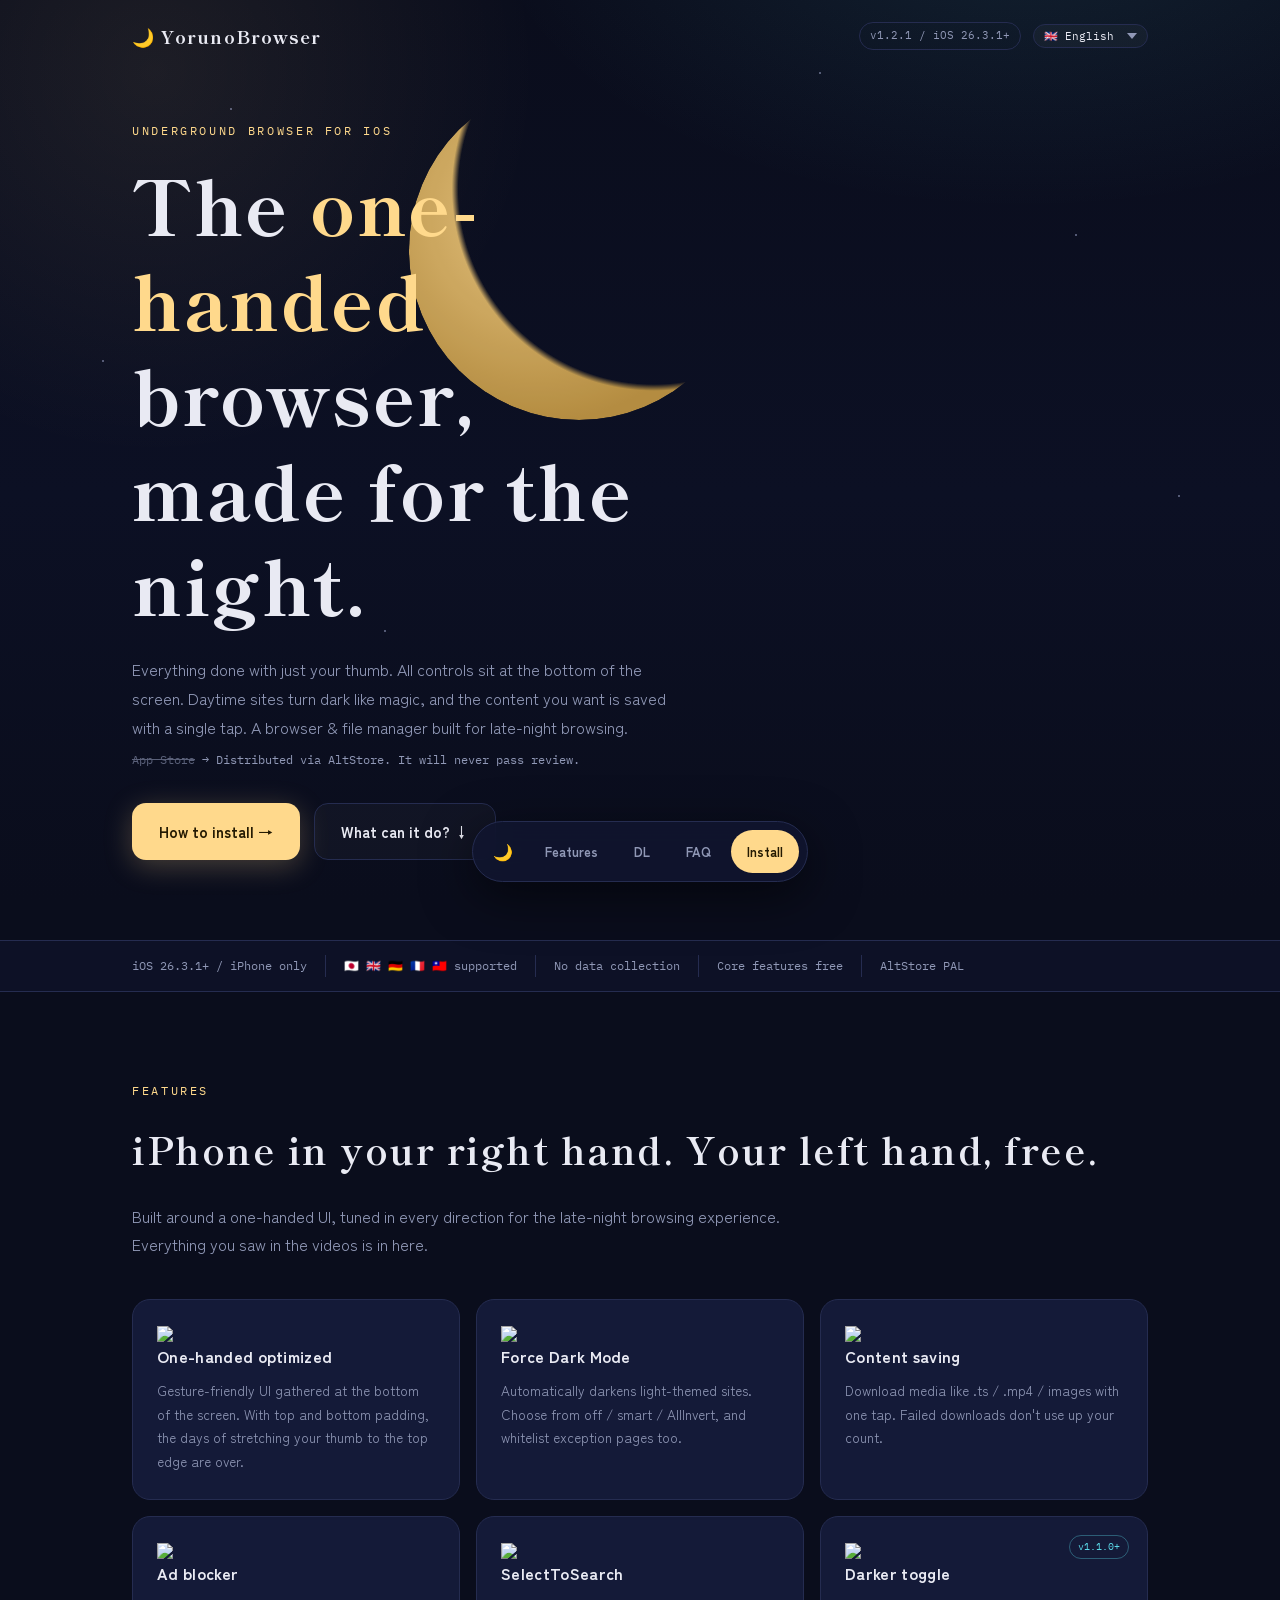
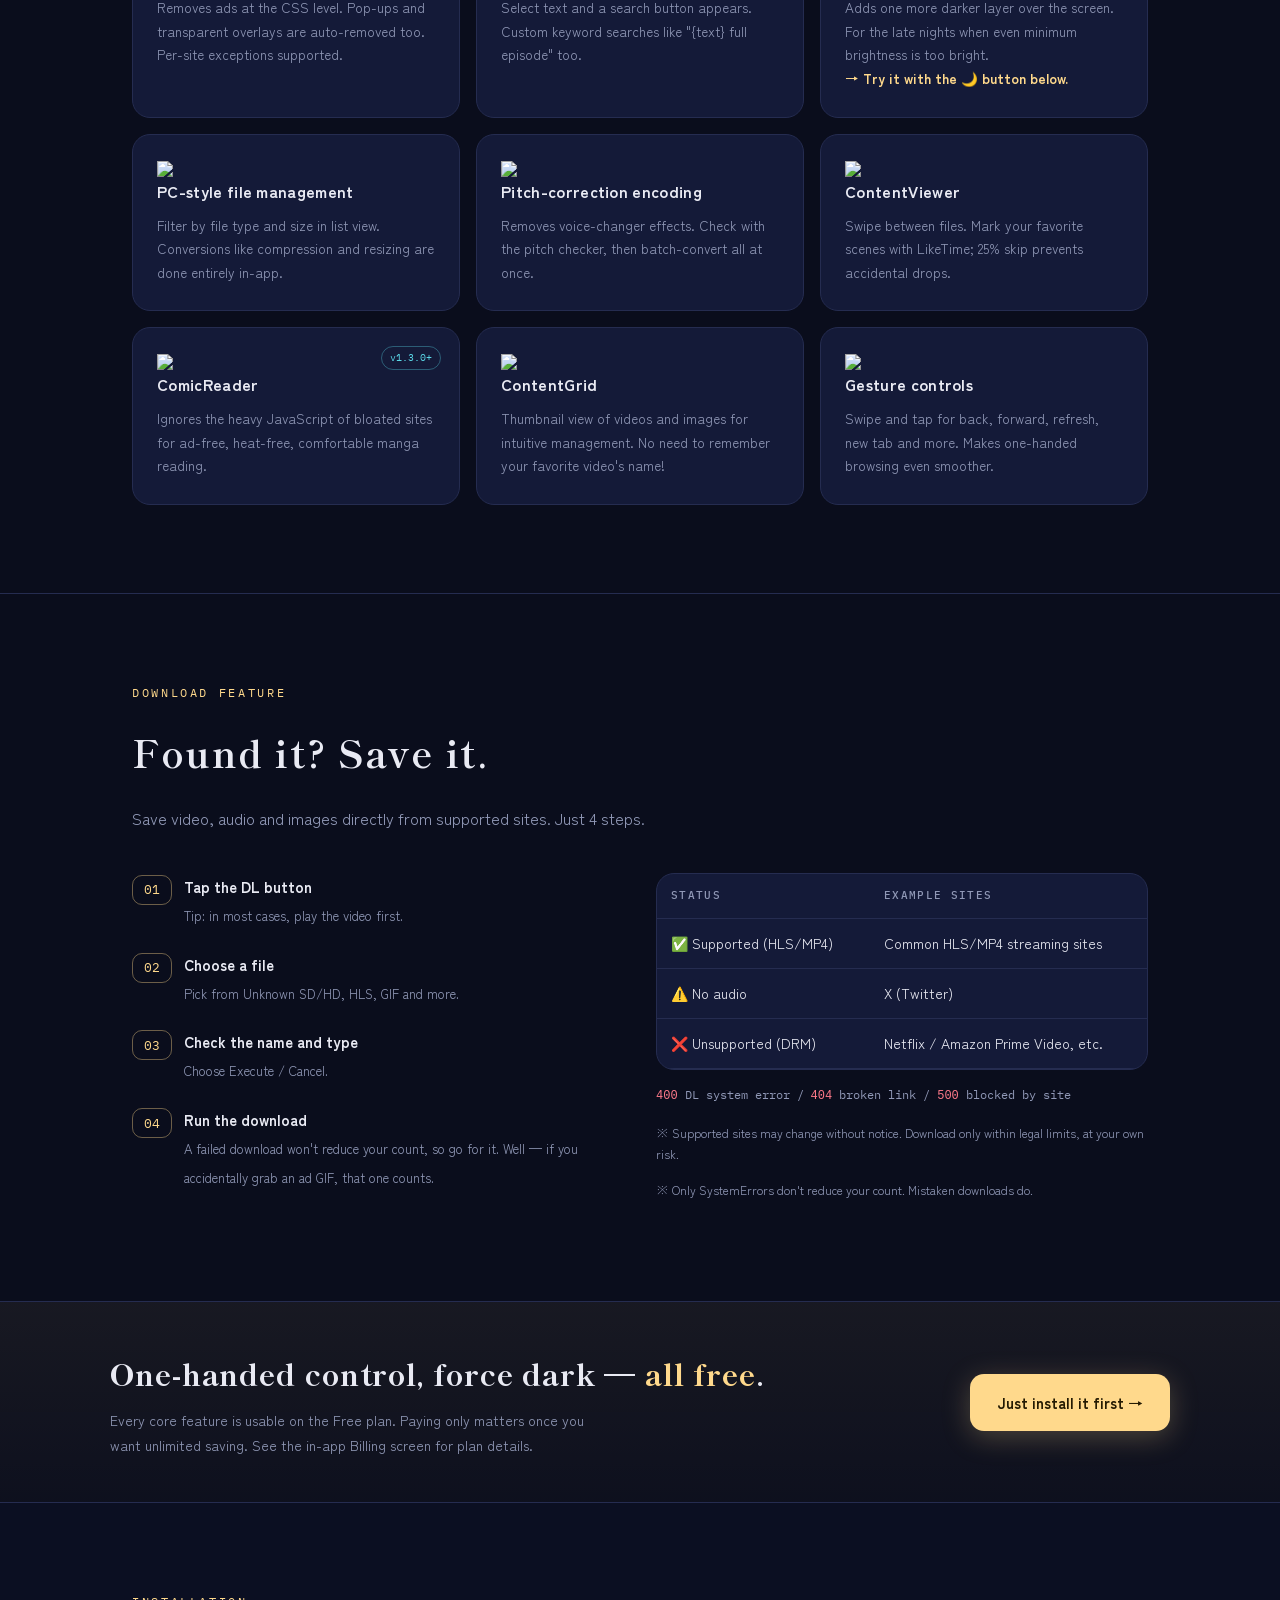
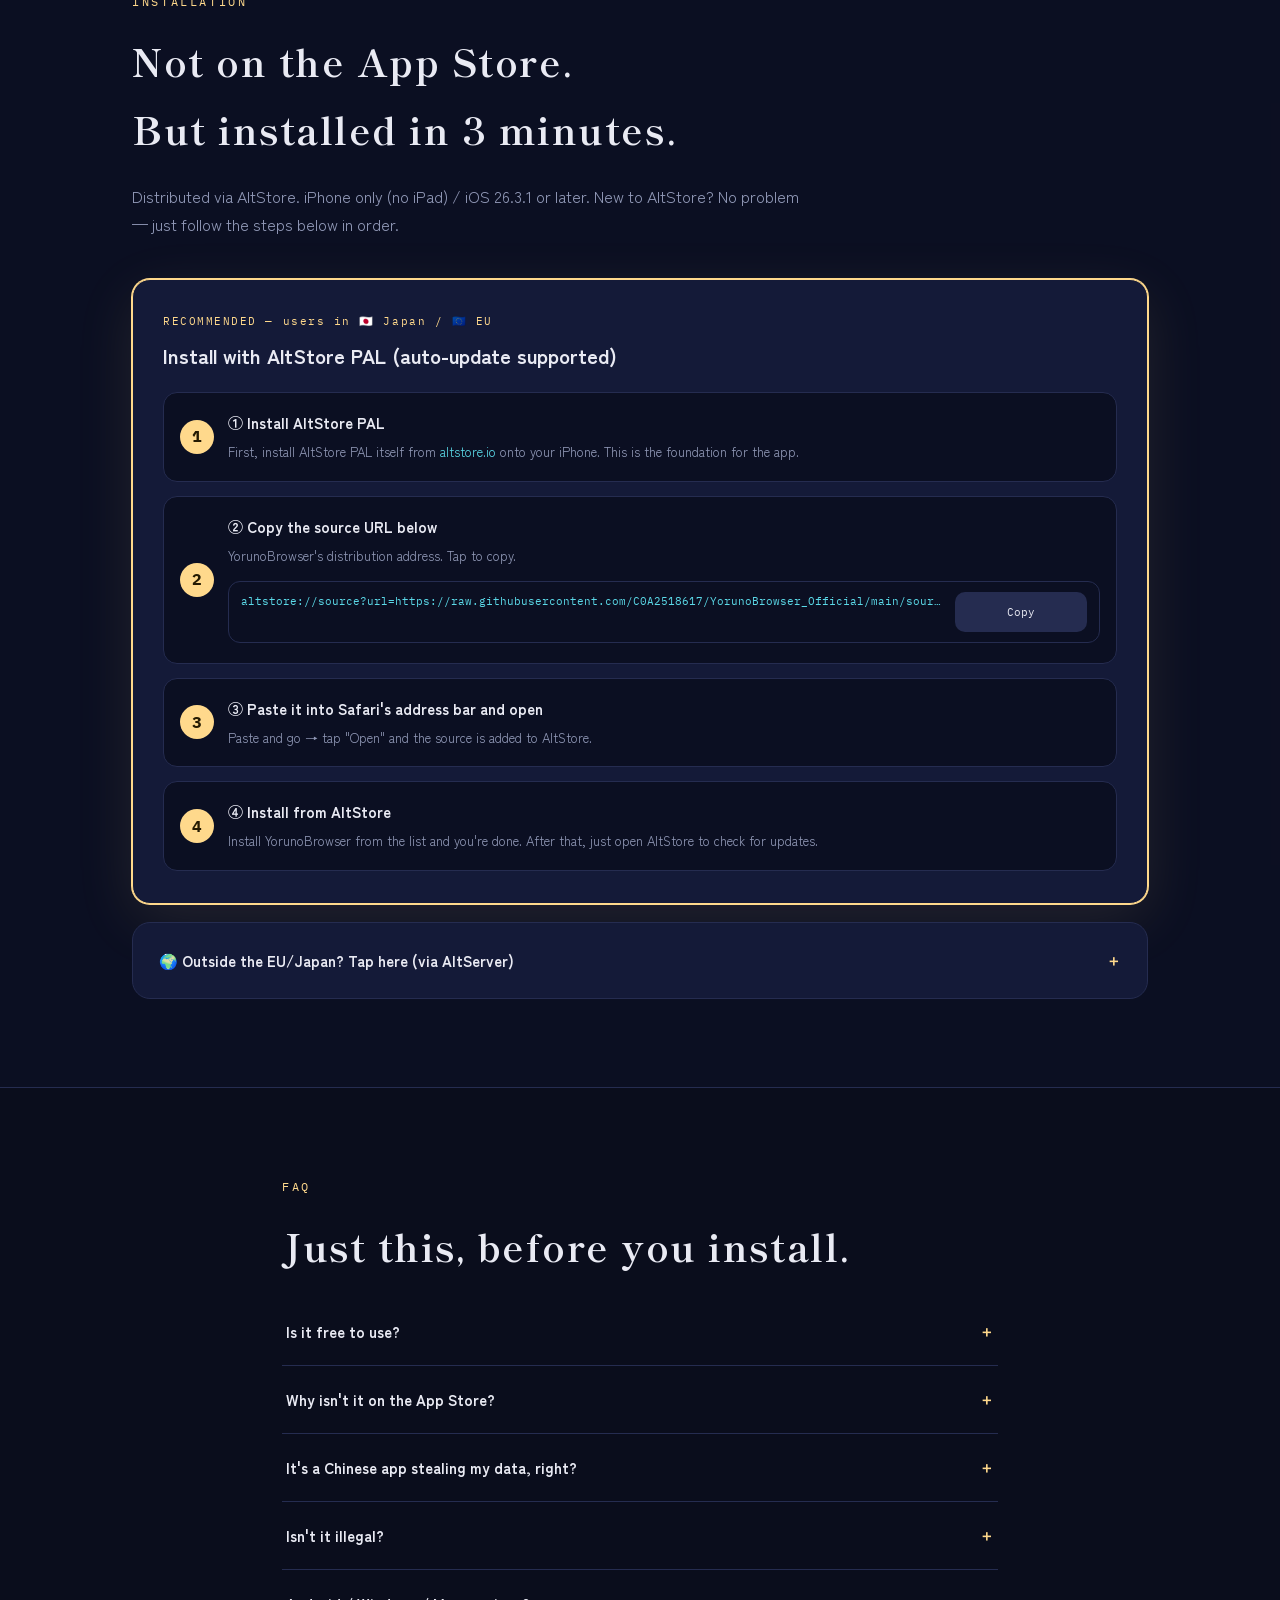
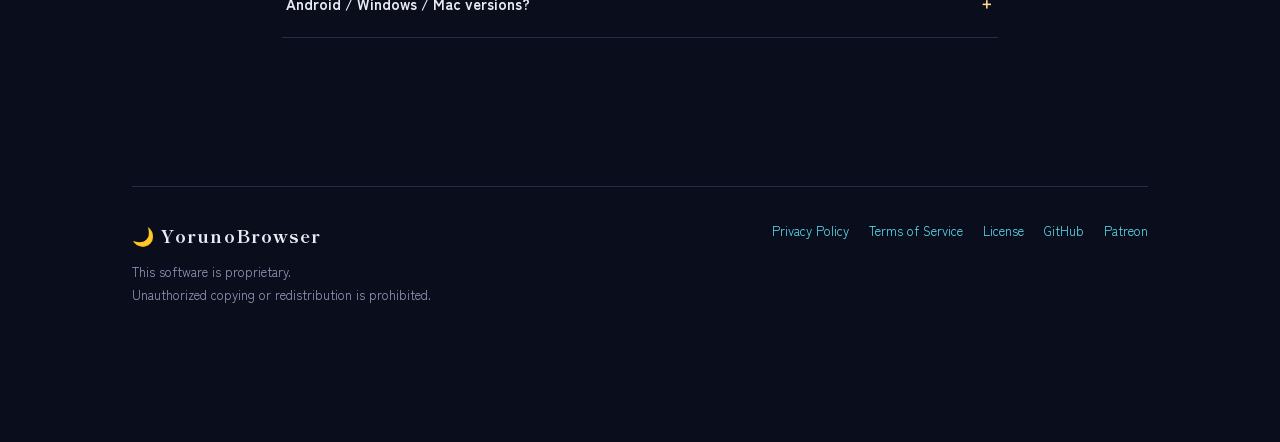
==== commit 3993bd5e: "d lang" ====
--- a/index.html
+++ b/index.html
@@ -3,8 +3,11 @@
 <head>
 <meta charset="UTF-8">
 <meta name="viewport" content="width=device-width, initial-scale=1.0">
-<title>YorunoBrowser — 夜のための、片手ブラウザ。</title>
-<meta name="description" content="App Storeには並ばない、iOS向けアングラブラウザ&ファイルマネージャ。片手操作・強制ダークモード・コンテンツ保存。AltStoreで配布中。">
+<title data-i18n="metaTitle">YorunoBrowser — 夜のための、片手ブラウザ。</title>
+<meta name="description" data-i18n-meta="metaDesc" content="片手操作・強制ダークモード・ワンタップ保存。深夜のための iOS ブラウザ&ファイルマネージャ。App Storeにはない、AltStoreで配布中。">
+<meta property="og:title" content="YorunoBrowser — 夜のための、片手ブラウザ。">
+<meta property="og:description" content="親指だけで完結。白いサイトは夜に変え、欲しいものはワンタップで保存。AltStoreで配布中。">
+<meta property="og:type" content="website">
 <link rel="preconnect" href="https://fonts.googleapis.com">
 <link rel="preconnect" href="https://fonts.gstatic.com" crossorigin>
 <link href="https://fonts.googleapis.com/css2?family=Shippori+Mincho:wght@500;700;800&family=Zen+Kaku+Gothic+New:wght@400;500;700&family=IBM+Plex+Mono:wght@400;500&display=swap" rel="stylesheet">
@@ -75,14 +78,25 @@
 .hr{border:0;border-top:1px solid var(--line);margin:0}
 .focus{color:var(--moon);font-weight:700}
 
-/* ====== ヘッダー(最小限・操作は下に置く) ====== */
+/* ====== ヘッダー ====== */
 header{
   display:flex;justify-content:space-between;align-items:center;
   padding:20px 22px;max-width:1060px;margin:0 auto;
 }
 .brand{font-family:var(--disp);font-weight:800;font-size:18px;letter-spacing:.06em;color:var(--text)}
 .brand .moon-mark{color:var(--moon)}
+.head-right{display:flex;align-items:center;gap:12px}
 .ver{font-family:var(--mono);font-size:11px;color:var(--muted);border:1px solid var(--line);padding:3px 10px;border-radius:99px}
+.lang-sel{
+  font-family:var(--mono);font-size:11px;color:var(--text);
+  background:rgba(255,255,255,.03);border:1px solid var(--line);
+  padding:4px 10px;border-radius:99px;cursor:pointer;
+  -webkit-appearance:none;appearance:none;
+  background-image:url("data:image/svg+xml,%3Csvg xmlns='http://www.w3.org/2000/svg' width='10' height='6' viewBox='0 0 10 6'%3E%3Cpath fill='%239098B6' d='M0 0l5 6 5-6z'/%3E%3C/svg%3E");
+  background-repeat:no-repeat;background-position:right 10px center;padding-right:26px;
+}
+.lang-sel:hover{border-color:var(--moon)}
+.lang-sel option{background:var(--bg2);color:var(--text)}
 
 /* ====== ヒーロー ====== */
 .hero{padding:48px 0 80px}
@@ -187,41 +201,43 @@
 .errs code{color:var(--danger)}
 .fineprint{font-size:12px;color:var(--muted);margin-top:14px}
 
-/* ====== 料金 ====== */
-.plans{display:grid;grid-template-columns:repeat(5,1fr);gap:12px;align-items:stretch}
-.plan{
-  background:var(--panel);border:1px solid var(--line);border-radius:var(--radius);
-  padding:24px 18px;display:flex;flex-direction:column;gap:6px;position:relative;
-}
-.plan .pname{font-family:var(--mono);font-size:12px;letter-spacing:.18em;color:var(--muted);text-transform:uppercase}
-.plan .price{font-family:var(--disp);font-size:30px;font-weight:800;margin:4px 0 2px}
-.plan .price small{font-size:13px;color:var(--muted);font-family:var(--body);font-weight:400}
-.plan ul{list-style:none;margin-top:10px;flex:1}
-.plan li{font-size:12.5px;color:var(--muted);padding:5px 0;border-bottom:1px dashed var(--line)}
-.plan li.ok{color:var(--text)}
-.plan li.ok::before{content:"✓ ";color:var(--neon)}
-.plan-rec{border-color:var(--moon);box-shadow:0 0 0 1px var(--moon), 0 10px 50px rgba(255,217,140,.12)}
-.plan-rec .badge{
-  position:absolute;top:-12px;left:50%;transform:translateX(-50%);
-  background:var(--moon);color:#241a02;font-size:11px;font-weight:700;
-  padding:3px 12px;border-radius:99px;white-space:nowrap;
-}
-.plan .pbtn{
-  margin-top:14px;text-align:center;font-size:13px;font-weight:700;
-  padding:10px;border-radius:10px;border:1px solid var(--line);color:var(--text);
-}
-.plan-rec .pbtn{background:var(--moon);color:#241a02;border-color:transparent}
-.plan .pbtn:hover{text-decoration:none;opacity:.9}
-.plans-note{font-size:12.5px;color:var(--muted);margin-top:20px}
-
-/* ====== インストール ====== */
-.install-grid{display:grid;grid-template-columns:1fr 1fr;gap:16px}
-.route{background:var(--panel);border:1px solid var(--line);border-radius:var(--radius);padding:28px 26px}
-.route h3{font-size:17px;margin-bottom:4px}
-.route .rsub{font-family:var(--mono);font-size:11px;color:var(--neon);margin-bottom:16px;display:block}
+/* ====== 無料バナー(料金詳細の代わり) ====== */
+.free-band{
+  background:linear-gradient(180deg, rgba(255,217,140,.06), rgba(255,217,140,.02));
+  border-top:1px solid var(--line);border-bottom:1px solid var(--line);
+}
+.free-inner{
+  display:flex;align-items:center;justify-content:space-between;gap:28px;flex-wrap:wrap;
+  padding:44px 0;
+}
+.free-inner .lead{font-family:var(--disp);font-weight:800;font-size:clamp(22px,3.6vw,30px);letter-spacing:.03em}
+.free-inner .lead em{font-style:normal;color:var(--moon)}
+.free-inner p{color:var(--muted);font-size:14px;margin-top:8px;max-width:34em}
+
+/* ====== インストール(ページの主役) ====== */
+.install{background:rgba(17,22,48,.35)}
+.pal-card{
+  background:var(--panel);border:1px solid var(--moon);
+  box-shadow:0 0 0 1px var(--moon), 0 16px 60px rgba(255,217,140,.10);
+  border-radius:var(--radius);padding:32px 30px;margin-bottom:18px;
+}
+.pal-card .rsub{font-family:var(--mono);font-size:11px;color:var(--moon);letter-spacing:.14em;display:block;margin-bottom:6px}
+.pal-card h3{font-size:20px;margin-bottom:18px}
+.iflow{list-style:none;counter-reset:i;display:grid;gap:14px}
+.iflow li{
+  counter-increment:i;position:relative;padding:16px 16px 16px 64px;
+  background:#0B0F22;border:1px solid var(--line);border-radius:14px;
+}
+.iflow li::before{
+  content:counter(i);position:absolute;left:16px;top:50%;transform:translateY(-50%);
+  font-family:var(--mono);font-size:16px;font-weight:700;color:#241a02;background:var(--moon);
+  width:34px;height:34px;border-radius:50%;display:grid;place-items:center;
+}
+.iflow b{display:block;font-size:15px}
+.iflow span{font-size:13px;color:var(--muted)}
 .copybox{
   display:grid;grid-template-columns:minmax(0,1fr) auto;gap:10px;align-items:stretch;background:#0B0F22;border:1px solid var(--line);
-  border-radius:12px;padding:10px 12px;margin:12px 0;
+  border-radius:12px;padding:10px 12px;margin:12px 0 4px;
 }
 .copybox code{
   font-family:var(--mono);font-size:11px;color:var(--neon);
@@ -232,24 +248,37 @@
   border:0;border-radius:10px;padding:0 18px;min-width:132px;min-height:40px;cursor:pointer;
 }
 .copybox button:hover{background:var(--moon);color:#241a02}
+.alt-route{
+  background:var(--panel);border:1px solid var(--line);border-radius:var(--radius);
+  padding:24px 26px;
+}
+.alt-route summary{
+  cursor:pointer;font-weight:700;font-size:15px;list-style:none;
+  display:flex;justify-content:space-between;align-items:center;gap:16px;
+}
+.alt-route summary::-webkit-details-marker{display:none}
+.alt-route summary::after{content:"＋";color:var(--moon);font-family:var(--mono);transition:transform .2s}
+.alt-route[open] summary::after{transform:rotate(45deg)}
+.alt-route ol{margin:16px 0 0;padding-left:1.2em;font-size:14px;color:var(--muted)}
+.alt-route .rsub{font-family:var(--mono);font-size:11px;color:var(--neon);display:block;margin:12px 0 0}
 
 /* ====== FAQ ====== */
-details{border-bottom:1px solid var(--line)}
-summary{
+details.faq{border-bottom:1px solid var(--line)}
+.faq summary{
   cursor:pointer;padding:20px 4px;font-weight:700;font-size:15px;
   list-style:none;display:flex;justify-content:space-between;gap:16px;align-items:center;
 }
-summary::-webkit-details-marker{display:none}
-summary::after{content:"＋";color:var(--moon);font-family:var(--mono);transition:transform .2s}
-details[open] summary::after{transform:rotate(45deg)}
-details p{padding:0 4px 20px;color:var(--muted);font-size:14px}
+.faq summary::-webkit-details-marker{display:none}
+.faq summary::after{content:"＋";color:var(--moon);font-family:var(--mono);transition:transform .2s}
+.faq[open] summary::after{transform:rotate(45deg)}
+.faq p{padding:0 4px 20px;color:var(--muted);font-size:14px}
 
 /* ====== フッター ====== */
 footer{padding:60px 0 40px;color:var(--muted);font-size:13px}
 footer .cols{display:flex;justify-content:space-between;gap:24px;flex-wrap:wrap}
 footer ul{list-style:none;display:flex;gap:20px;flex-wrap:wrap}
 
-/* ====== 親指バー(シグネチャ:アプリと同じく操作は下) ====== */
+/* ====== 親指バー ====== */
 .thumb-bar{
   position:fixed;left:50%;bottom:18px;transform:translateX(-50%);
   display:flex;align-items:center;gap:4px;
@@ -279,15 +308,11 @@
   .crescent{width:220px;height:220px;right:-40px;top:-60px}
   .feat-grid{grid-template-columns:1fr 1fr}
   .shots{grid-template-columns:1fr 1fr}
-  .dl-grid,.install-grid{grid-template-columns:1fr}
-  .plans{grid-template-columns:1fr 1fr}
-  .plan-rec{order:-1;grid-column:1/-1}
+  .dl-grid{grid-template-columns:1fr}
 }
 @media (max-width:560px){
   section{padding:64px 0}
   .feat-grid{grid-template-columns:1fr}
-  .plans{grid-template-columns:1fr}
-  .plan-rec{grid-column:auto}
   .thumb-bar .tb-hide-sm{display:none}
   .copybox{grid-template-columns:1fr}
   .copybox button{width:100%}
@@ -308,7 +333,16 @@
 
 <header>
   <div class="brand"><span class="moon-mark">🌙</span> YorunoBrowser</div>
-  <span class="ver">v1.2.1 / iOS 26.3.1+</span>
+  <div class="head-right">
+    <span class="ver">v1.2.1 / iOS 26.3.1+</span>
+    <select class="lang-sel" id="langSel" aria-label="Language" onchange="setLang(this.value)">
+      <option value="ja">🇯🇵 日本語</option>
+      <option value="en">🇬🇧 English</option>
+      <option value="fr">🇫🇷 Français</option>
+      <option value="de">🇩🇪 Deutsch</option>
+      <option value="zh">🇹🇼 繁體中文</option>
+    </select>
+  </div>
 </header>
 
 <!-- ======== HERO ======== -->
@@ -317,35 +351,28 @@
     <div style="position:relative">
       <div class="crescent" aria-hidden="true"></div>
       <p class="eyebrow">Underground Browser for iOS</p>
-      <h1>夜のための、<br><em>片手</em>ブラウザ。</h1>
-      <p class="sub">
+      <h1 data-i18n="heroH1">夜のための、<br><em>片手</em>ブラウザ。</h1>
+      <p class="sub" data-i18n="heroSub">
         親指だけで、すべてが終わる。操作系はぜんぶ画面の下。
-        白いサイトは強制的に夜に変え、欲しいコンテンツはワンタップで保存。
-        深夜のブラウジングのために作られた、ブラウザ&ファイルマネージャ。
+        昼のサイトは魔法でに夜に、欲しいコンテンツはワンタップで保存。
+        深夜のブラウジングのために作られた、ブラウザ&amp;ファイルマネージャ。
       </p>
-      <p class="note"><s>App Store</s> → AltStoreで配布中。審査には、永遠に通らない。</p>
+      <p class="note" data-i18n="heroNote"><s>App Store</s> → AltStoreで配布中。審査には、永遠に通らない。</p>
       <div class="cta-row">
-        <a class="btn btn-moon" href="#install">AltStoreでインストール</a>
-        <a class="btn btn-ghost" href="#features">機能を見る ↓</a>
+        <a class="btn btn-moon" href="#install" data-i18n="ctaInstall">入れ方を見る →</a>
+        <a class="btn btn-ghost" href="#features" data-i18n="ctaFeatures">何ができる? ↓</a>
       </div>
     </div>
-    <div class="hero-right">
-      <figure class="phone">
-        <!-- TODO: ヒーロー用スクショに差し替え -->
-        <img src="Imgs/hero_main.webp" alt="YorunoBrowserのブラウザ画面(強制ダークモード適用中)">
-        <figcaption class="phone-cap">ForceDarkMode: ON / PaddingForOneHand: ON</figcaption>
-      </figure>
-    </div>
   </div>
 </section>
 
 <div class="strip">
   <ul>
-    <li>iOS 26.3.1+ / iPhone専用</li>
-    <li>🇯🇵 🇬🇧 🇩🇪 🇫🇷 🇹🇼 対応</li>
-    <li>Age 15–17+</li>
-    <li>データ収集なし</li>
-    <li>AltStore / AltStore PAL</li>
+    <li data-i18n="strip1">iOS 26.3.1+ / iPhone専用</li>
+    <li data-i18n="strip2">🇯🇵 🇬🇧 🇩🇪 🇫🇷 🇹🇼 対応</li>
+    <li data-i18n="strip3">データ収集なし</li>
+    <li data-i18n="strip4">コア機能は無料</li>
+    <li data-i18n="strip5">AltStore PAL</li>
   </ul>
 </div>
 
@@ -353,83 +380,69 @@
 <section id="features">
   <div class="wrap">
     <p class="eyebrow">Features</p>
-    <h2>右手にiPhone。左手は、自由。</h2>
-    <p class="lede">片手で完結するUI設計を軸に、深夜の閲覧体験を全方位でチューニング。</p>
+    <h2 data-i18n="featuresH2">右手にiPhone。左手は、自由。</h2>
+    <p class="lede" data-i18n="featuresLede">片手で完結するUI設計を軸に、深夜の閲覧体験を全方位でチューニング。動画で見たアレ、全部入ってる。</p>
     <div class="feat-grid">
       <article class="feat">
-        <span class="ico">👍</span>
-        <h3>片手操作に最適化</h3>
-        <p>ジェスチャー対応のUIを画面下部に集約。上下パディングで、画面の上端に親指を伸ばす日々は終わり。</p>
-      </article>
-      <article class="feat">
-        <span class="ico">🌑</span>
-        <h3>強制ダークモード</h3>
-        <p>白基調のサイトを自動で暗転。off / smart / AllInvert から選べて、例外ページの指定もOK。</p>
-      </article>
-      <article class="feat">
-        <span class="ico">🔅</span>
-        <h3>Darkerトグル</h3><span class="tag">v1.1.0+</span>
-        <p>画面にさらに暗いレイヤーを一枚。最低輝度でもまだ眩しい、そんな深夜のための機能。<br><b style="color:var(--moon)">→ このページ下の🌙ボタンで体験できます。</b></p>
-      </article>
-      <article class="feat">
-        <span class="ico">📥</span>
-        <h3>コンテンツ保存</h3>
-        <p>.ts / .mp4 / 画像などのメディアをワンタップでダウンロード。失敗したDLは回数を消費しません。</p>
-      </article>
-      <article class="feat">
-        <span class="ico">🚫</span>
-        <h3>広告ブロッカー</h3>
-        <p>CSSレベルで広告を除去。ポップアップや透明オーバーレイも自動排除。サイト別の例外設定にも対応。</p>
-      </article>
-      <article class="feat">
-        <span class="ico">🔍</span>
-        <h3>SelectToSearch</h3>
-        <p>テキスト選択で検索ボタンが出現。「{text} full episode」のようなカスタムキーワード検索も。</p>
-      </article>
-      <article class="feat">
-        <span class="ico">📁</span>
-        <h3>PC風ファイル管理</h3>
-        <p>リスト表示でファイル種別・サイズによる絞り込み。圧縮・リサイズなどの変換もアプリ内で完結。</p>
-      </article>
-      <article class="feat">
-        <span class="ico">🎵</span>
-        <h3>ピッチ補正エンコード</h3>
-        <p>ボイスチェンジャー除去に対応。ピッチチェッカーで確認して、まとめて一括変換。</p>
-      </article>
-      <article class="feat">
-        <span class="ico">▶️</span>
-        <h3>ContentViewer</h3><span class="tag">LikeTime</span>
-        <p>スワイプでファイル間を移動。お気に入りのシーンはLikeTimeでマーク、25%スキップで落下事故も防止。</p>
-      </article>
-    </div>
-  </div>
-</section>
-
-<hr class="hr">
-
-<!-- ======== SCREENSHOTS ======== -->
-<section id="shots">
-  <div class="wrap">
-    <p class="eyebrow">Screenshots</p>
-    <h2>夜は、こう見える。</h2>
-    <div class="shots">
-      <figure class="shot">
-        <img src="Imgs/BrowserTop1.webp" alt="ブラウザ画面(片手用パディング)">
-        <figcaption>Browser / PaddingForOneHand</figcaption>
-      </figure>
-      <figure class="shot">
-        <img src="Imgs/demo01_03.webp" alt="ダウンロード機能のデモ">
-        <figcaption>Download</figcaption>
-      </figure>
-      <figure class="shot">
-        <img src="Imgs/Settings.webp" alt="設定画面">
-        <figcaption>Settings</figcaption>
-      </figure>
-      <figure class="shot">
-        <img src="Imgs/Billing.webp" alt="課金・プラン画面">
-        <figcaption>Billing</figcaption>
-      </figure>
-    </div>
+        <img src="Imgs/paddingForOneHand.webp">
+        <h3 data-i18n="f1t">片手操作に最適化</h3>
+        <p data-i18n="f1p">ジェスチャー対応のUIを画面下部に集約。上下パディングで、画面の上端に親指を伸ばす日々は終わり。</p>
+      </article>
+      <article class="feat">
+        <img src="Imgs/forceDarkMode.webp">
+        <h3 data-i18n="f2t">強制ダークモード</h3>
+        <p data-i18n="f2p">白基調のサイトを自動で暗転。off / smart / AllInvert から選べて、例外ページの指定もOK。</p>
+      </article>
+      <article class="feat">
+        <img src="Imgs/downloadConsent.webp">
+        <h3 data-i18n="f3t">コンテンツ保存</h3>
+        <p data-i18n="f3p">.ts / .mp4 / 画像などのメディアをワンタップでダウンロード。失敗したDLは回数を消費しません。</p>
+      </article>
+      <article class="feat">
+        <img src="Imgs/adCleaner.webp">
+        <h3 data-i18n="f4t">広告ブロッカー</h3>
+        <p data-i18n="f4p">CSSレベルで広告を除去。ポップアップや透明オーバーレイも自動排除。サイト別の例外設定にも対応。</p>
+      </article>
+      <article class="feat">
+        <img src="Imgs/sts.webp">
+        <h3 data-i18n="f5t">SelectToSearch</h3>
+        <p data-i18n="f5p">テキスト選択で検索ボタンが出現。「{text} full episode」のようなカスタムキーワード検索も。</p>
+      </article>
+      <article class="feat">
+        <img src="Imgs/darkerToggle.webp">
+        <h3 data-i18n="f6t">Darkerトグル</h3><span class="tag">v1.1.0+</span>
+        <p data-i18n="f6p">画面にさらに暗いレイヤーを一枚。最低輝度でもまだ眩しい深夜のために。<br><b style="color:var(--moon)">→ 下の🌙ボタンで体験できます。</b></p>
+      </article>
+      <article class="feat">
+        <img src="Imgs/fileManager.webp">
+        <h3 data-i18n="f7t">PC風ファイル管理</h3>
+        <p data-i18n="f7p">リスト表示でファイル種別・サイズによる絞り込み。圧縮・リサイズなどの変換もアプリ内で完結。</p>
+      </article>
+      <article class="feat">
+        <img src="Imgs/reEncode.webp">
+        <h3 data-i18n="f8t">ピッチ補正エンコード</h3>
+        <p data-i18n="f8p">ボイスチェンジャー除去に対応。ピッチチェッカーで確認して、まとめて一括変換。</p>
+      </article>
+      <article class="feat">
+        <img src="Imgs/contentViewer.webp">
+        <h3 data-i18n="f9t">ContentViewer</h3>
+        <p data-i18n="f9p">スワイプでファイル間を移動。お気に入りのシーンはLikeTimeでマーク、25%スキップで落下事故も防止。</p>
+      </article>
+      <article class="feat">
+        <img src="Imgs/comicReader.webp">
+        <h3 data-i18n="f10t">ComicReader</h3><span class="tag">v1.3.0+</span>
+        <p data-i18n="f10p">重すぎるサイトのJavaScriptを無視して広告レス発熱レスで快適マンガ閲覧。</p>
+      </article>
+      <article class="feat">
+        <img src="Imgs/contentGrid.jpg">
+        <h3 data-i18n="f11t">ContentGrid</h3>
+        <p data-i18n="f11p">動画・画像をサムネイル表示して直感的に管理。好きな動画の名前は覚えなくて良い!</p>
+        </article>
+        <article class="feat">
+      <img src="Imgs/gesture.webp">
+      <h3 data-i18n="f12t">ジェスチャー操作</h3>
+        <p data-i18n="f12p">スワイプやタップで、戻る・進む・更新・新しいタブなどの操作が可能。片手でのブラウジングをさらに快適に。</p>
+      </article>
   </div>
 </section>
 
@@ -439,200 +452,121 @@
 <section id="download">
   <div class="wrap">
     <p class="eyebrow">Download Feature</p>
-    <h2>見つけたら、保存する。</h2>
-    <p class="lede">対応サイトの動画・音声・画像を直接保存。手順は4つだけ。</p>
+    <h2 data-i18n="downloadH2">見つけたら、保存する。</h2>
+    <p class="lede" data-i18n="downloadLede">対応サイトの動画・音声・画像を直接保存。手順は4つだけ。</p>
     <div class="dl-grid">
       <ol class="steps">
-        <li><b>DLボタンをタップ</b><span>多くの場合、先に動画を再生しておくのがコツ。</span></li>
-        <li><b>ファイルを選択</b><span>Unknown SD/HD・HLS・GIFなどから選ぶ。</span></li>
-        <li><b>ファイル名と種類を確認</b><span>Execute / Cancel を選択。</span></li>
-        <li><b>ダウンロード実行</b><span>失敗してもDL回数は減らない。安心して挑め。</span></li>
+        <li><b data-i18n="step1t">DLボタンをタップ</b><span data-i18n="step1s">多くの場合、先に動画を再生しておくのがコツ。</span></li>
+        <li><b data-i18n="step2t">ファイルを選択</b><span data-i18n="step2s">Unknown SD/HD・HLS・GIFなどから選ぶ。</span></li>
+        <li><b data-i18n="step3t">ファイル名と種類を確認</b><span data-i18n="step3s">Execute / Cancel を選択。</span></li>
+        <li><b data-i18n="step4t">ダウンロード実行</b><span data-i18n="step4s">失敗してもDL回数は減らない。安心して挑め。まあ間違えて広告GIFを落としたら減るけどね。</span></li>
       </ol>
       <div>
         <div class="tbl-card">
           <table>
-            <thead><tr><th>Status</th><th>サイト例</th></tr></thead>
+            <thead><tr><th data-i18n="thStatus">Status</th><th data-i18n="thSite">サイト例</th></tr></thead>
             <tbody>
-              <tr><td>✅ 対応(HLS/MP4)</td><td>一般的なHLS/MP4ストリーム配信サイト</td></tr>
-              <tr><td>🔗 リダイレクト(外部DL)</td><td>YouTube</td></tr>
-              <tr><td>⚠️ 音声なし</td><td>X(Twitter)</td></tr>
-              <tr><td>❌ 非対応(DRM)</td><td>Netflix / Amazon Prime Video など</td></tr>
+              <tr><td data-i18n="row1s">✅ 対応(HLS/MP4)</td><td data-i18n="row1t">一般的なHLS/MP4ストリーム配信サイト</td></tr>
+              <tr><td data-i18n="row2s">⚠️ 音声なし</td><td data-i18n="row2t">X(Twitter)</td></tr>
+              <tr><td data-i18n="row3s">❌ 非対応(DRM)</td><td data-i18n="row3t">Netflix / Amazon Prime Video など</td></tr>
             </tbody>
           </table>
         </div>
-        <p class="errs">
+        <p class="errs" data-i18n="errs">
           <code>400</code> DLシステムエラー / <code>404</code> リンク切れ / <code>500</code> サイト側ブロック
         </p>
-        <p class="fineprint">※ 対応サイトは予告なく変更される場合があります。ダウンロードは合法の範囲で、自己責任で。</p>
+        <p class="fineprint" data-i18n="fine1">※ 対応サイトは予告なく変更される場合があります。ダウンロードは合法の範囲で、自己責任で。</p>
+        <p class="fineprint" data-i18n="fine2">※ SystemErrorの場合のみ回数が減りません。間違えてDLした場合は減ります。</p>
       </div>
     </div>
   </div>
 </section>
 
-<hr class="hr">
-
-<!-- ======== PRICING ======== -->
-<section id="pricing">
-  <div class="wrap">
-    <p class="eyebrow">Plans &amp; Pricing</p>
-    <h2>核心機能は、無料。</h2>
-    <p class="lede">片手操作も強制ダークも、タダで全部使える。課金が効いてくるのは、保存したくなってから。Patreonで月額契約。<strong class="focus">PayPal/クレジット/デビット/プリペイド</strong>が使えるらしい。</p>
-    <div class="plans">
-      <div class="plan">
-        <span class="pname">Free</span>
-        <div class="price">$0<small> /月</small></div>
-        <ul>
-          <li class="ok">コア機能すべて</li>
-          <li class="ok">10 DL/日</li>
-          <li>追加設定</li>
-          <li>ファイル変換</li>
-          <li>テーマ / Discord</li>
-        </ul>
-        <a class="pbtn" href="https://www.patreon.com/cw/YorunoBrowser">無料で始める</a>
-      </div>
-      <div class="plan plan-rec">
-        <span class="badge">おすすめ / 7日間無料トライアル</span>
-        <span class="pname">Standard</span>
-        <div class="price">$2<small> /月</small></div>
-        <ul>
-          <li class="ok">コア機能すべて</li>
-          <li class="ok">DL無制限</li>
-          <li>追加設定</li>
-          <li>ファイル変換</li>
-          <li>テーマ / Discord</li>
-        </ul>
-        <a class="pbtn" href="https://www.patreon.com/cw/YorunoBrowser">トライアルを始める</a>
-      </div>
-      <div class="plan">
-        <span class="pname">Pro</span>
-        <div class="price">$5<small> /月</small></div>
-        <ul>
-          <li class="ok">DL無制限</li>
-          <li class="ok">追加設定(例外サイト等)</li>
-          <li class="ok">ファイル変換</li>
-          <li>テーマ</li>
-          <li>Discord</li>
-        </ul>
-        <a class="pbtn" href="https://www.patreon.com/cw/YorunoBrowser">Proにする</a>
-      </div>
-      <div class="plan">
-        <span class="pname">Premium</span>
-        <div class="price">$20<small> /月</small></div>
-        <ul>
-          <li class="ok">DL無制限</li>
-          <li class="ok">追加設定</li>
-          <li class="ok">ファイル変換</li>
-          <li class="ok">テーマ &amp; アイコン</li>
-          <li class="ok">Discord</li>
-        </ul>
-        <a class="pbtn" href="https://www.patreon.com/cw/YorunoBrowser">Premiumにする</a>
-      </div>
-      <div class="plan">
-        <span class="pname">Supporter</span>
-        <div class="price">$100<small> /月</small></div>
-        <ul>
-          <li class="ok">Premiumの全機能</li>
-          <li class="ok">開発者と直接話せる</li>
-          <li class="ok">開発を支える名誉</li>
-          <li>&nbsp;</li>
-          <li>&nbsp;</li>
-        </ul>
-        <a class="pbtn" href="https://www.patreon.com/cw/YorunoBrowser">支援する</a>
-      </div>
+<!-- ======== 無料(料金詳細は出さない) ======== -->
+<div class="free-band">
+  <div class="wrap free-inner">
+    <div>
+      <div class="lead" data-i18n="freeLead">片手操作も、強制ダークも、<em>ぜんぶ無料</em>。</div>
+      <p data-i18n="freeP">コア機能はFreeプランで全部使えます。課金が効いてくるのは「保存し放題にしたくなってから」。プランの詳細はアプリ内のBilling画面で。</p>
     </div>
-    <p class="plans-note">
-      DL時はUnknown SD/HD・HLS・GIFの選択を迫られることがある。Freeで選択を外すと明日まで待つしかないが、
-      Standardなら無制限——「戻ってきたら動画が消えていた」というリスクとは無縁。
-      初回起動時に100回分のDLを付与(回数の返金は不可・番号付きの失敗時は消費なし)。
-    </p>
-  </div>
-</section>
-
-<hr class="hr">
-
-<!-- ======== INSTALL ======== -->
-<section id="install">
+    <a class="btn btn-moon" href="#install" data-i18n="freeBtn">まず入れてみる →</a>
+  </div>
+</div>
+
+<!-- ======== INSTALL(ページの主役) ======== -->
+<section id="install" class="install">
   <div class="wrap">
     <p class="eyebrow">Installation</p>
-    <h2>App Storeには、ない。</h2>
-    <p class="lede">配布はAltStore経由。iOS 26.3.1以上のiPhone専用(iPadは非対応)。</p>
-    <div class="install-grid">
-      <div class="route">
-        <h3>🇪🇺 🇯🇵 EU / 日本のユーザー</h3>
-        <span class="rsub">RECOMMENDED — AltStore PAL / 自動アップデート対応</span>
-        <ol style="padding-left:1.2em;font-size:14px;color:var(--muted)">
-          <li>iPhoneに <a href="https://altstore.io">AltStore PAL</a> をインストール</li>
-          <li>下のURLをコピー</li>
-          <li>SafariのアドレスバーにペーストしてEnter →「開く」をタップ</li>
-          <li>AltStoreからインストール</li>
-        </ol>
-        <div class="copybox">
-          <code id="srcUrl">altstore://source?url=https://raw.githubusercontent.com/C0A2518617/YorunoBrowser_Official/main/source.pal.json</code>
-          <button type="button" onclick="copyUrl(this)">コピー</button>
-        </div>
-        <p class="fineprint">新バージョンが出たらAltStoreを開いてアップデートを確認するだけ。</p>
-      </div>
-      <div class="route">
-        <h3>🌍 その他の地域</h3>
-        <span class="rsub">VIA ALTSERVER — 手動アップデート</span>
-        <ol style="padding-left:1.2em;font-size:14px;color:var(--muted)">
-          <li>PCに <a href="https://altstore.io">AltServer</a> をインストール</li>
-          <li>iPhoneにAltStoreをインストール</li>
-          <li><a href="https://github.com/C0A2518617/YorunoBrowser_Official/releases">GitHub Releases</a> から <code style="font-family:var(--mono);font-size:12px">.ipa</code> をダウンロード</li>
-          <li>AltStore経由でIPAをインストール</li>
-        </ol>
-        <p class="fineprint">アップデートは手動。新しい.ipaを毎回インストールしてください。</p>
-      </div>
+    <h2 data-i18n="installH2">App Storeには、ない。<br>でも、3分で入る。</h2>
+    <p class="lede" data-i18n="installLede">配布はAltStore経由。iPhone専用(iPad非対応)/ iOS 26.3.1以上。AltStoreが初めてでも大丈夫、下の順番どおりにやればOK。</p>
+
+    <div class="pal-card">
+      <span class="rsub" data-i18n="palRsub">RECOMMENDED — 🇯🇵 日本 / 🇪🇺 EU のユーザー</span>
+      <h3 data-i18n="palH3">AltStore PAL で入れる(自動アップデート対応)</h3>
+      <ol class="iflow">
+        <li>
+          <b data-i18n="pal1t">① AltStore PAL をインストール</b>
+          <span data-i18n="pal1s">まず <a href="https://altstore.io">altstore.io</a> から AltStore PAL 本体をiPhoneに入れる。これがアプリの土台。</span>
+        </li>
+        <li>
+          <b data-i18n="pal2t">② 下のソースURLをコピー</b>
+          <span data-i18n="pal2s">YorunoBrowserの配信元アドレス。タップでコピーできる。</span>
+          <div class="copybox">
+            <code id="srcUrl">altstore://source?url=https://raw.githubusercontent.com/C0A2518617/YorunoBrowser_Official/main/source.pal.json</code>
+            <button type="button" onclick="copyUrl(this)" data-i18n="copyBtn">コピー</button>
+          </div>
+        </li>
+        <li>
+          <b data-i18n="pal3t">③ Safariのアドレスバーに貼って開く</b>
+          <span data-i18n="pal3s">ペーストして実行 →「開く」をタップすると、AltStoreにソースが追加される。</span>
+        </li>
+        <li>
+          <b data-i18n="pal4t">④ AltStoreからインストール</b>
+          <span data-i18n="pal4s">一覧のYorunoBrowserをインストールしたら完了。あとはAltStoreを開いてアップデートを確認するだけ。</span>
+        </li>
+      </ol>
     </div>
+
+    <details class="alt-route">
+      <summary data-i18n="altSummary">🌍 EU/日本以外の地域の人はこちら(AltServer経由)</summary>
+      <span class="rsub" data-i18n="altRsub">VIA ALTSERVER — 手動アップデート</span>
+      <ol>
+        <li data-i18n="alt1">PCに <a href="https://altstore.io">AltServer</a> をインストール</li>
+        <li data-i18n="alt2">iPhoneにAltStore(Classic)をインストール</li>
+        <li data-i18n="alt3"><a href="https://github.com/C0A2518617/YorunoBrowser_Official/releases">GitHub Releases</a> から <code style="font-family:var(--mono);font-size:12px">.ipa</code> をダウンロード</li>
+        <li data-i18n="alt4">AltStore経由でIPAをインストール</li>
+      </ol>
+      <p class="fineprint" data-i18n="altFine">この方式はアップデートが手動です。新しい.ipaを毎回インストールしてください。</p>
+    </details>
   </div>
 </section>
 
 <hr class="hr">
 
-<!-- ======== FAQ ======== -->
+<!-- ======== FAQ(インストールを止める不安だけ潰す) ======== -->
 <section id="faq">
   <div class="wrap" style="max-width:760px">
     <p class="eyebrow">FAQ</p>
-    <h2>だいたい全部、答えておく。</h2>
-    <details>
-      <summary>なんでApp Storeにないの?</summary>
-      <p>多くの機能がAppleのガイドラインに抵触するため、App Storeでの配布は不可能です。だからAltStore。</p>
+    <h2 data-i18n="faqH2">入れる前に、これだけ。</h2>
+    <details class="faq">
+      <summary data-i18n="faq1q">無料で使える?</summary>
+      <p data-i18n="faq1a">使えます。Freeプランあり。片手操作も強制ダークもタダで全部使えます。ヘビーにDLする人だけ、アプリ内で有料プランを選べばOK。</p>
     </details>
-    <details>
-      <summary>中華アプリでしょ?データ抜いてるんでしょ?スパイ!</summary>
-      <p>開発者は日本在住の個人です。ソースは非公開ですが、データは一切収集していません。仮に集めたとしても、ストレージ代で破産します。</p>
+    <details class="faq">
+      <summary data-i18n="faq2q">なんでApp Storeにないの?</summary>
+      <p data-i18n="faq2a">多くの機能がAppleのガイドラインに抵触するため、App Storeでの配布は不可能です。だからAltStore。</p>
     </details>
-    <details>
-      <summary>無料で使える?</summary>
-      <p>使えます。Freeプランあり。ただしDL回数に制限(10回/日)があるので、ヘビーユーザーは有料プランをどうぞ。</p>
+    <details class="faq">
+      <summary data-i18n="faq3q">中華アプリでしょ?データ抜いてるんでしょ?</summary>
+      <p data-i18n="faq3a">開発者は日本在住の個人です。ソースは非公開ですが、データは一切収集していません。仮に集めたとしても、ストレージ代で破産します。</p>
     </details>
-    <details>
-      <summary>違法じゃないの?</summary>
-      <p>このソフトウェアは単なるブラウザであり、違法行為を助長するものではありません。合法の範囲で、自己責任でご利用ください。</p>
+    <details class="faq">
+      <summary data-i18n="faq4q">違法じゃないの?</summary>
+      <p data-i18n="faq4a">このソフトウェアは単なるブラウザであり、違法行為を助長するものではありません。合法の範囲で、自己責任でご利用ください。</p>
     </details>
-    <details>
-      <summary>Android版は?</summary>
-      <p>現在iOSのみ。将来的には検討するかも。<em>(正直に言うとAndroidユーザーは課金しないし、ModApkで即クラックされるので、たぶん出ません。)</em></p>
-    </details>
-    <details>
-      <summary>Windows / Mac版は?</summary>
-      <p>いつか対応できたらいいですね。でもPCで「アレ」を見る人、そんなに多くないので……。</p>
-    </details>
-    <details>
-      <summary>逆コンパイルして課金機能を無料で使っていい?</summary>
-      <p>ふざけるな。それは開発者を殺す行為です。やめてください。</p>
-    </details>
-    <details>
-      <summary>返金は?</summary>
-      <p>Patreonの返金ポリシーをご確認ください。</p>
-    </details>
-    <details>
-      <summary>Patreonとの連携方法は?</summary>
-      <p>アプリを開いて Others/Billing → Login をタップ。ティアが反映されない場合はティアを確認してRefresh。それでもダメなら開発者まで連絡を。</p>
-    </details>
-    <details>
-      <summary>データを移動したい</summary>
-      <p>FilesアプリからOnMyiPhone/YorunoBrowserにあります。bookmarkもhistoryも消しても復活します。</p>
+    <details class="faq">
+      <summary data-i18n="faq5q">Android / Windows / Mac版は?</summary>
+      <p data-i18n="faq5a">現在iPhoneのみ。将来的には検討するかも……ですが、正直あまり期待はしないでください。</p>
     </details>
   </div>
 </section>
@@ -644,12 +578,12 @@
     <div class="cols">
       <div>
         <div class="brand" style="margin-bottom:8px"><span class="moon-mark">🌙</span> YorunoBrowser</div>
-        <p>This software is proprietary.<br>無断複製・再配布を禁じます。</p>
+        <p data-i18n="footerProp">This software is proprietary.<br>無断複製・再配布を禁じます。</p>
       </div>
       <ul>
-        <li><a href="https://c0a2518617.github.io/YorunoBrowser_Official/PrivacyPolicy.md">プライバシーポリシー</a></li>
-        <li><a href="https://c0a2518617.github.io/YorunoBrowser_Official/TermsOfService.md">利用規約</a></li>
-        <li><a href="https://c0a2518617.github.io/YorunoBrowser_Official/License.md">ライセンス</a></li>
+        <li><a href="https://c0a2518617.github.io/YorunoBrowser_Official/PrivacyPolicy.md" data-i18n="footerPrivacy">プライバシーポリシー</a></li>
+        <li><a href="https://c0a2518617.github.io/YorunoBrowser_Official/TermsOfService.md" data-i18n="footerTerms">利用規約</a></li>
+        <li><a href="https://c0a2518617.github.io/YorunoBrowser_Official/License.md" data-i18n="footerLicense">ライセンス</a></li>
         <li><a href="https://github.com/C0A2518617/YorunoBrowser_Official/releases">GitHub</a></li>
         <li><a href="https://www.patreon.com/cw/YorunoBrowser">Patreon</a></li>
       </ul>
@@ -657,17 +591,54 @@
   </div>
 </footer>
 
-<!-- ======== 親指バー(このページも片手で操作できる) ======== -->
+<!-- ======== 親指バー ======== -->
 <nav class="thumb-bar" aria-label="ページ内ナビゲーション">
-  <button type="button" class="tb-darker" aria-pressed="false" title="Darkerトグル(アプリの機能を再現)" onclick="toggleDarker(this)">🌙</button>
-  <a href="#features">機能</a>
-  <a href="#download" class="tb-hide-sm">DL</a>
-  <a href="#pricing">料金</a>
-  <a href="#faq" class="tb-hide-sm">FAQ</a>
-  <a href="#install" class="tb-cta">インストール</a>
+  <button type="button" class="tb-darker" aria-pressed="false" data-i18n-title="darkerTitle" title="Darkerトグル(アプリの機能を再現)" onclick="toggleDarker(this)">🌙</button>
+  <a href="#features" data-i18n="tbFeatures">機能</a>
+  <a href="#download" class="tb-hide-sm" data-i18n="tbDL">DL</a>
+  <a href="#faq" class="tb-hide-sm" data-i18n="tbFAQ">FAQ</a>
+  <a href="#install" class="tb-cta" data-i18n="tbInstall">入れる</a>
 </nav>
 
+<script src="i18n.js"></script>
 <script>
+const HTML_LANG = {ja:"ja", en:"en", fr:"fr", de:"de", zh:"zh-Hant"};
+let currentLang = "en";
+
+function applyLang(lang){
+  const dict = I18N[lang] || I18N.en;
+  currentLang = lang;
+  document.documentElement.lang = HTML_LANG[lang] || lang;
+  document.querySelectorAll("[data-i18n]").forEach(el=>{
+    const v = dict[el.getAttribute("data-i18n")];
+    if(v != null) el.innerHTML = v;
+  });
+  document.querySelectorAll("[data-i18n-title]").forEach(el=>{
+    const v = dict[el.getAttribute("data-i18n-title")];
+    if(v != null) el.setAttribute("title", v);
+  });
+  const meta = document.querySelector("[data-i18n-meta]");
+  if(meta && dict.metaDesc) meta.setAttribute("content", dict.metaDesc);
+}
+function setLang(lang){
+  if(!I18N[lang]) lang = "en";
+  localStorage.setItem("yb_lang", lang);
+  const sel = document.getElementById("langSel");
+  if(sel) sel.value = lang;
+  applyLang(lang);
+}
+function detectLang(){
+  const saved = localStorage.getItem("yb_lang");
+  if(saved && I18N[saved]) return saved;
+  const n = (navigator.languages && navigator.languages[0]) || navigator.language || "en";
+  const l = n.toLowerCase();
+  if(l.startsWith("zh")) return "zh";
+  if(l.startsWith("fr")) return "fr";
+  if(l.startsWith("de")) return "de";
+  if(l.startsWith("ja")) return "ja";
+  return "en";
+}
+
 function toggleDarker(btn){
   document.body.classList.toggle('darker');
   btn.setAttribute('aria-pressed', document.body.classList.contains('darker'));
@@ -675,11 +646,18 @@
 function copyUrl(btn){
   const url = document.getElementById('srcUrl').textContent.trim();
   navigator.clipboard.writeText(url).then(()=>{
-    const t = btn.textContent;
-    btn.textContent = 'コピー済み ✓';
-    setTimeout(()=>btn.textContent = t, 1600);
+    const dict = I18N[currentLang] || I18N.en;
+    btn.textContent = dict.copiedBtn;
+    setTimeout(()=>btn.textContent = dict.copyBtn, 1600);
   });
 }
+
+(function(){
+  const lang = detectLang();
+  const sel = document.getElementById("langSel");
+  if(sel) sel.value = lang;
+  applyLang(lang);
+})();
 </script>
 </body>
-</html>
+</html>
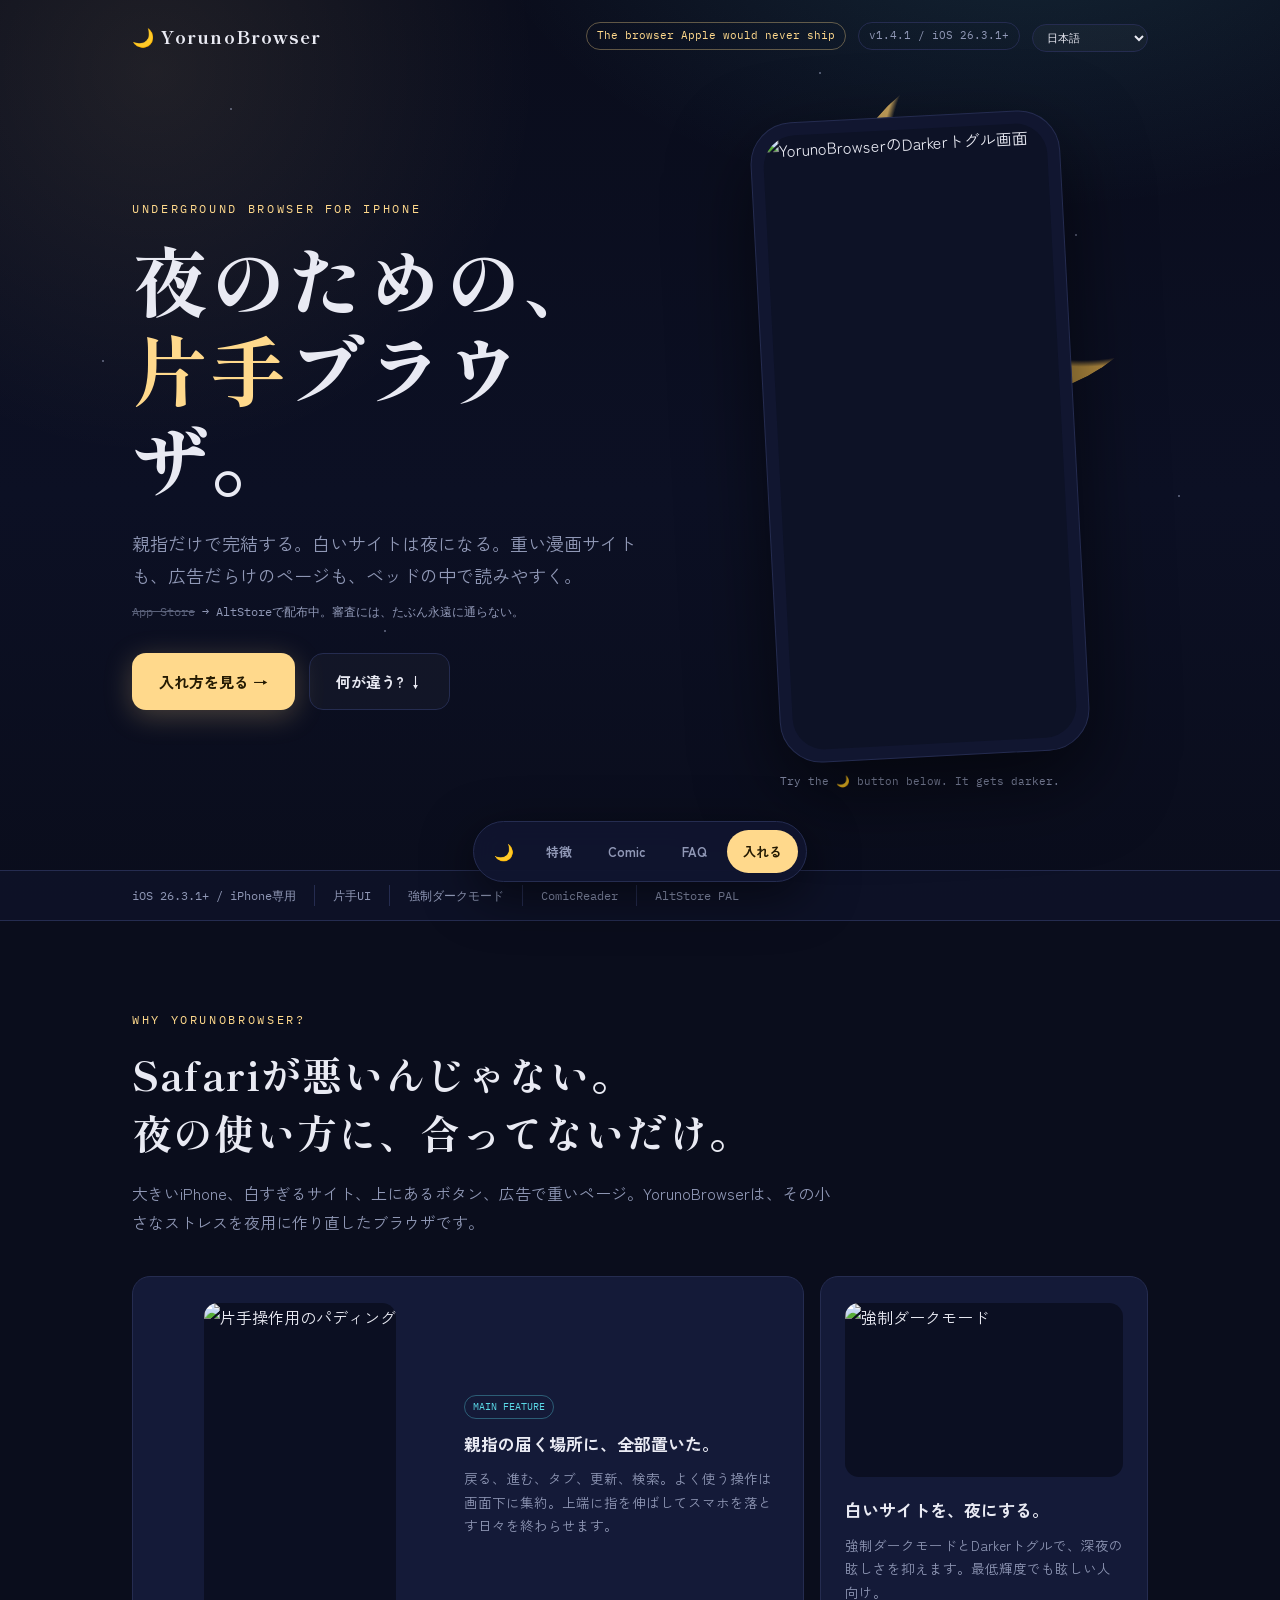
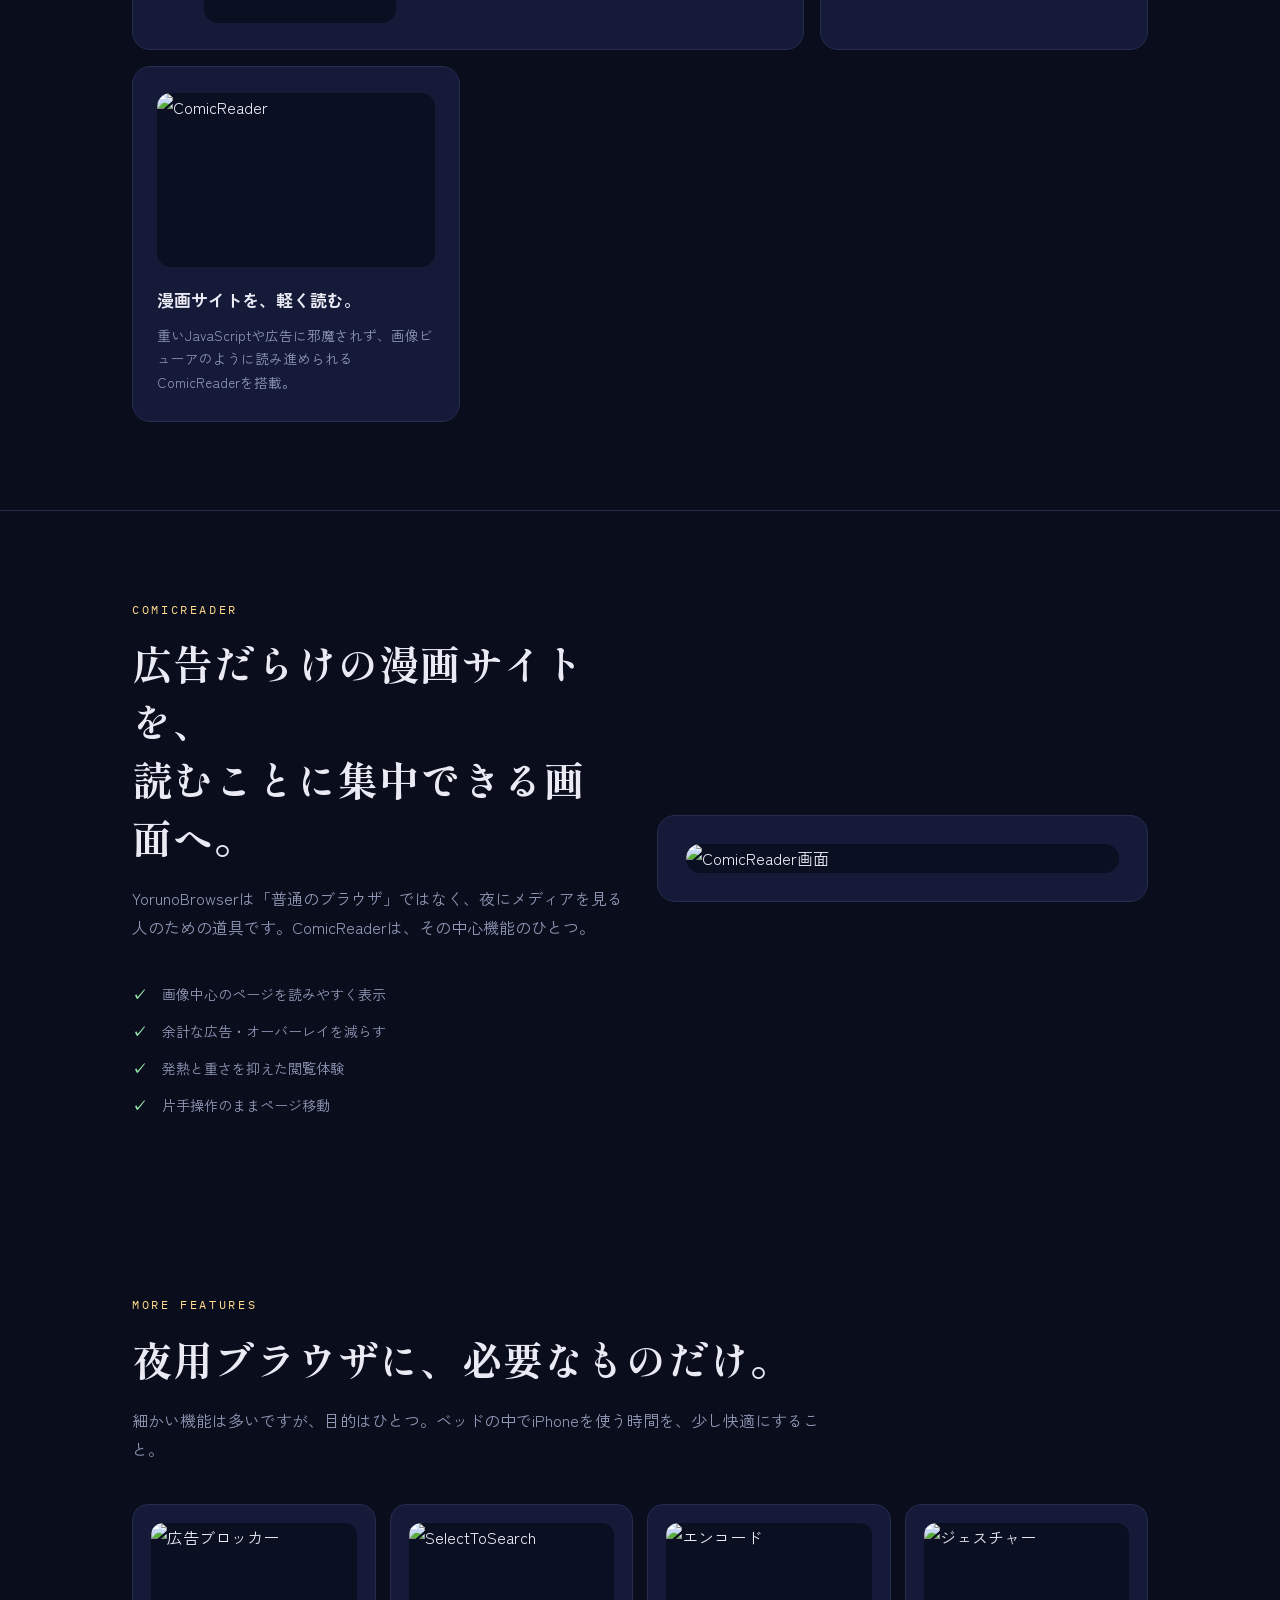
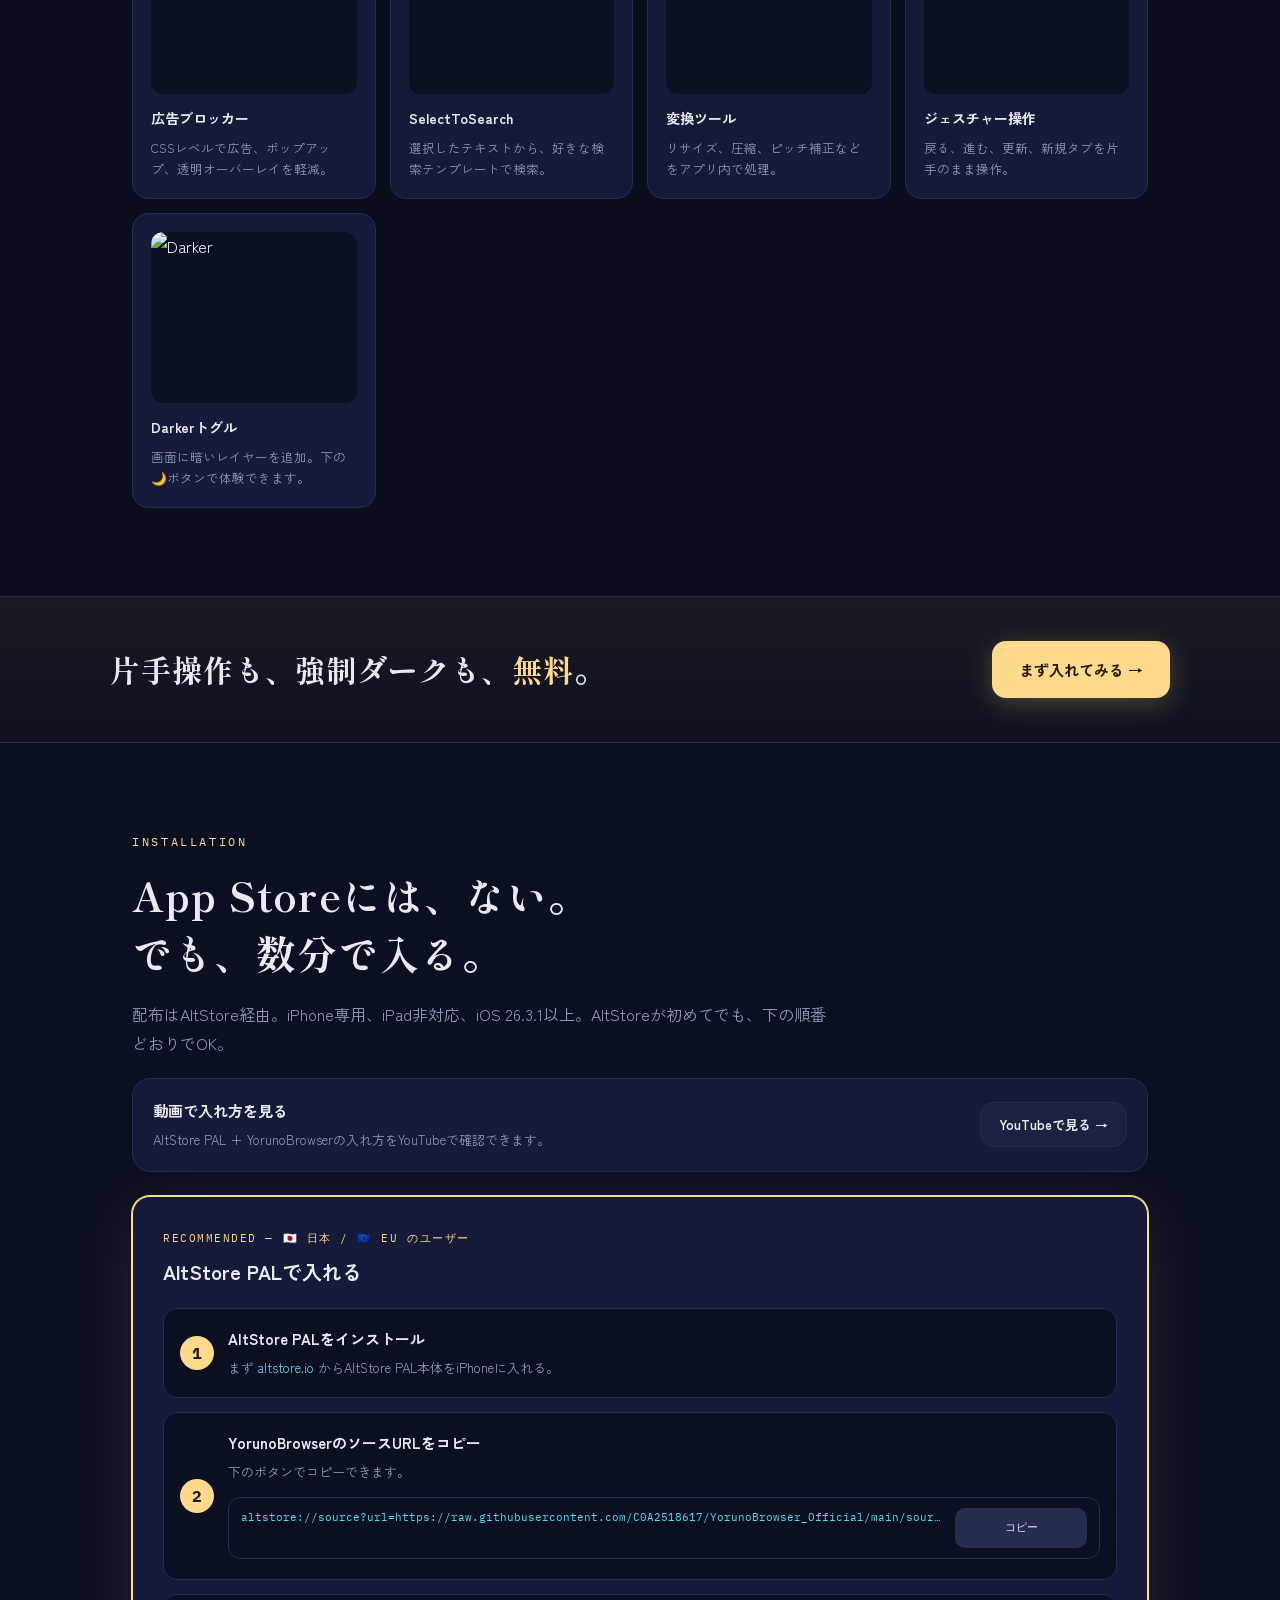
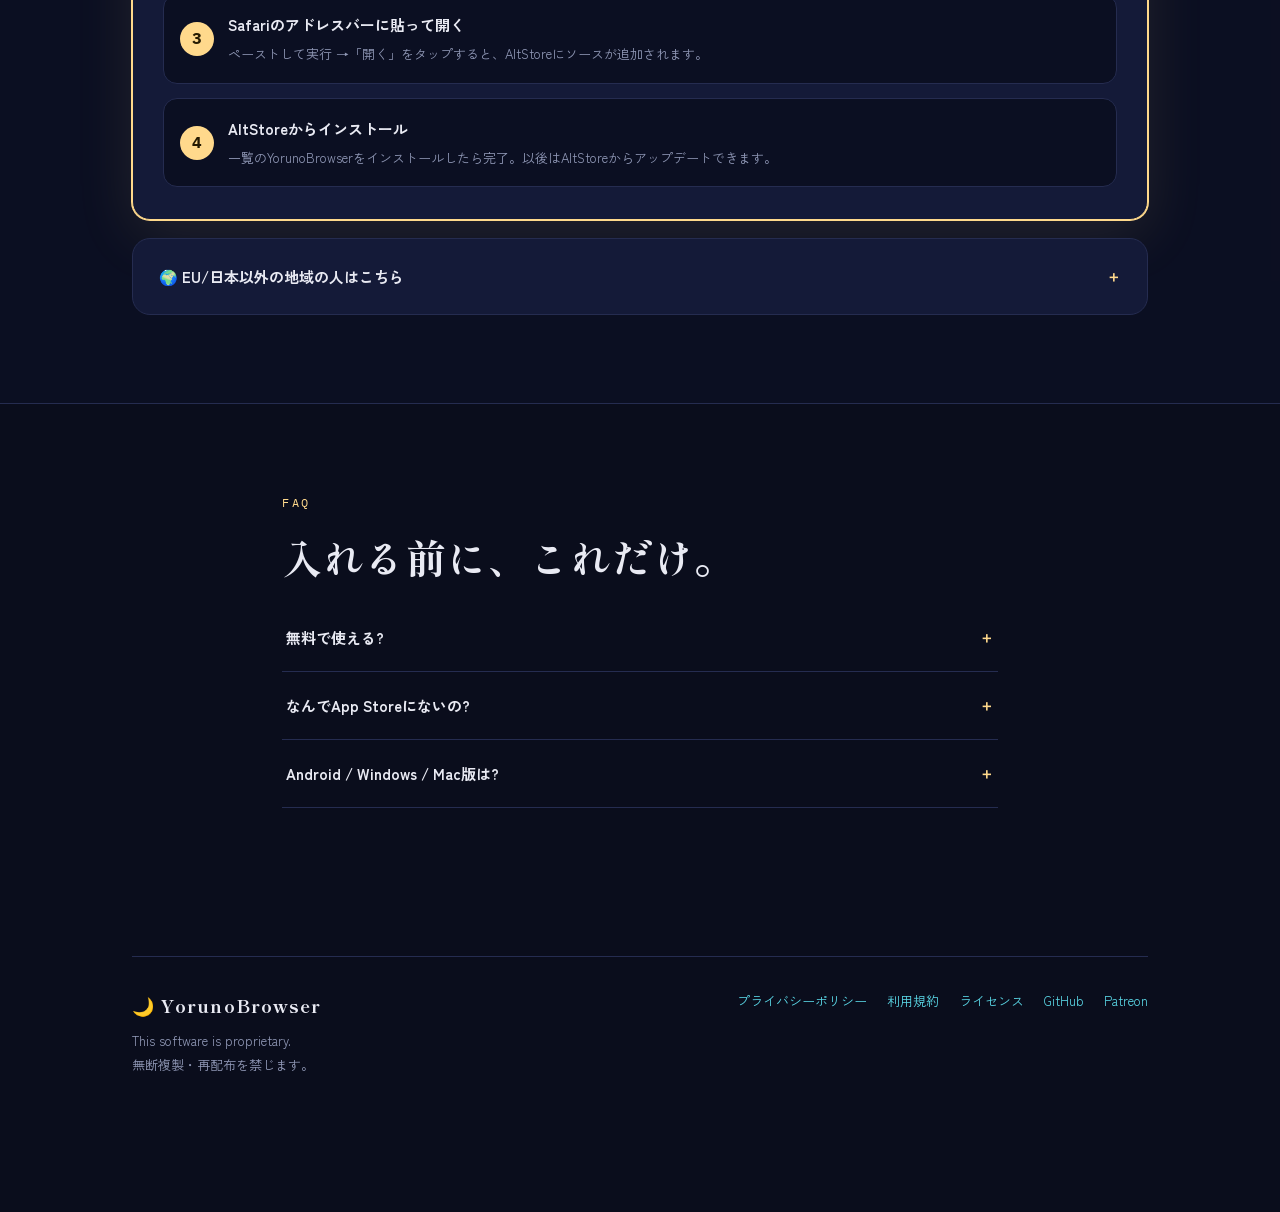
==== commit cc0924e3: "ghj" ====
--- a/index.html
+++ b/index.html
@@ -3,11 +3,18 @@
 <head>
 <meta charset="UTF-8">
 <meta name="viewport" content="width=device-width, initial-scale=1.0">
-<title data-i18n="metaTitle">YorunoBrowser — 夜のための、片手ブラウザ。</title>
-<meta name="description" data-i18n-meta="metaDesc" content="片手操作・強制ダークモード・ワンタップ保存。深夜のための iOS ブラウザ&ファイルマネージャ。App Storeにはない、AltStoreで配布中。">
+<title>YorunoBrowser — The browser Apple would never ship.</title>
+<meta name="description" content="YorunoBrowserは、夜にベッドでiPhoneを使う人のための片手ブラウザ。強制ダークモードとComicReaderを搭載し、AltStoreで配布中。">
 <meta property="og:title" content="YorunoBrowser — 夜のための、片手ブラウザ。">
-<meta property="og:description" content="親指だけで完結。白いサイトは夜に変え、欲しいものはワンタップで保存。AltStoreで配布中。">
+<meta property="og:description" content="親指だけで完結。白いサイトは夜になる。重い漫画サイトも読みやすく。App Storeにはない、AltStoreで配布中。">
 <meta property="og:type" content="website">
+<link id="canonicalUrl" rel="canonical" href="https://c0a2518617.github.io/YorunoBrowser_Official/">
+<link rel="alternate" hreflang="ja" href="https://c0a2518617.github.io/YorunoBrowser_Official/?lang=ja">
+<link rel="alternate" hreflang="en" href="https://c0a2518617.github.io/YorunoBrowser_Official/?lang=en">
+<link rel="alternate" hreflang="fr" href="https://c0a2518617.github.io/YorunoBrowser_Official/?lang=fr">
+<link rel="alternate" hreflang="de" href="https://c0a2518617.github.io/YorunoBrowser_Official/?lang=de">
+<link rel="alternate" hreflang="zh-Hant" href="https://c0a2518617.github.io/YorunoBrowser_Official/?lang=zh">
+<link rel="alternate" hreflang="x-default" href="https://c0a2518617.github.io/YorunoBrowser_Official/">
 <link rel="preconnect" href="https://fonts.googleapis.com">
 <link rel="preconnect" href="https://fonts.gstatic.com" crossorigin>
 <link href="https://fonts.googleapis.com/css2?family=Shippori+Mincho:wght@500;700;800&family=Zen+Kaku+Gothic+New:wght@400;500;700&family=IBM+Plex+Mono:wght@400;500&display=swap" rel="stylesheet">
@@ -16,648 +23,190 @@
   --bg:#0A0D1C;
   --bg2:#111630;
   --panel:#141A38;
+  --panel2:#0B0F22;
   --line:#252C50;
   --moon:#FFD98C;
   --neon:#5BD9E8;
   --text:#E9EAF3;
   --muted:#9098B6;
   --danger:#FF7A8A;
+  --ok:#92E6A7;
   --radius:18px;
   --disp:"Shippori Mincho",serif;
   --body:"Zen Kaku Gothic New",sans-serif;
   --mono:"IBM Plex Mono",monospace;
 }
 *{margin:0;padding:0;box-sizing:border-box}
-html{scroll-behavior:smooth;scroll-padding-top:24px}
-body{
-  background:var(--bg);
-  color:var(--text);
-  font-family:var(--body);
-  line-height:1.8;
-  font-size:16px;
-  padding-bottom:96px; /* 親指バーのぶん */
-  overflow-x:hidden;
-}
+html{scroll-behavior:smooth;scroll-padding-top:28px}
+body{background:var(--bg);color:var(--text);font-family:var(--body);font-size:16px;line-height:1.8;overflow-x:hidden;padding-bottom:96px}
 ::selection{background:var(--moon);color:#1a1303}
 a{color:var(--neon);text-decoration:none}
 a:hover{text-decoration:underline}
-img{max-width:100%;display:block}
-:focus-visible{outline:2px solid var(--moon);outline-offset:3px;border-radius:4px}
-
-/* ====== Darker オーバーレイ(アプリのDarker Toggle再現) ====== */
-#dim{
-  position:fixed;inset:0;background:#000;opacity:0;
-  pointer-events:none;transition:opacity .5s ease;z-index:200;
-}
+img{display:block;max-width:100%}
+:focus-visible{outline:2px solid var(--moon);outline-offset:3px;border-radius:6px}
+#dim{position:fixed;inset:0;background:#000;opacity:0;pointer-events:none;transition:opacity .35s ease;z-index:200}
 body.darker #dim{opacity:.45}
-
-/* ====== 夜空の背景 ====== */
 .sky{position:fixed;inset:0;z-index:-1;overflow:hidden}
-.sky::before{
-  content:"";position:absolute;inset:0;
-  background:
-    radial-gradient(900px 500px at 80% -10%, rgba(91,217,232,.10), transparent 60%),
-    radial-gradient(700px 700px at 12% 8%, rgba(255,217,140,.08), transparent 55%),
-    linear-gradient(180deg,#0A0D1C 0%, #0C1024 55%, #0A0D1C 100%);
-}
-.star{position:absolute;width:2px;height:2px;border-radius:50%;background:#cdd6ff;opacity:.5;animation:tw 4s ease-in-out infinite}
-@keyframes tw{0%,100%{opacity:.15}50%{opacity:.7}}
-
-/* ====== 共通レイアウト ====== */
+.sky::before{content:"";position:absolute;inset:0;background:radial-gradient(900px 500px at 80% -10%,rgba(91,217,232,.12),transparent 60%),radial-gradient(700px 700px at 12% 8%,rgba(255,217,140,.09),transparent 55%),linear-gradient(180deg,#0A0D1C 0%,#0C1024 55%,#0A0D1C 100%)}
+.star{position:absolute;width:2px;height:2px;border-radius:50%;background:#d7ddff;opacity:.45;animation:tw 4s ease-in-out infinite}
+@keyframes tw{0%,100%{opacity:.12}50%{opacity:.75}}
 .wrap{max-width:1060px;margin:0 auto;padding:0 22px}
-section{padding:88px 0}
-.eyebrow{
-  font-family:var(--mono);font-size:12px;letter-spacing:.22em;
-  color:var(--moon);text-transform:uppercase;margin-bottom:14px;
-}
-h2{
-  font-family:var(--disp);font-weight:700;font-size:clamp(26px,4.4vw,38px);
-  letter-spacing:.04em;margin-bottom:18px;
-}
-.lede{color:var(--muted);max-width:42em;margin-bottom:40px}
-.hr{border:0;border-top:1px solid var(--line);margin:0}
-.focus{color:var(--moon);font-weight:700}
-
-/* ====== ヘッダー ====== */
-header{
-  display:flex;justify-content:space-between;align-items:center;
-  padding:20px 22px;max-width:1060px;margin:0 auto;
-}
-.brand{font-family:var(--disp);font-weight:800;font-size:18px;letter-spacing:.06em;color:var(--text)}
-.brand .moon-mark{color:var(--moon)}
-.head-right{display:flex;align-items:center;gap:12px}
-.ver{font-family:var(--mono);font-size:11px;color:var(--muted);border:1px solid var(--line);padding:3px 10px;border-radius:99px}
-.lang-sel{
-  font-family:var(--mono);font-size:11px;color:var(--text);
-  background:rgba(255,255,255,.03);border:1px solid var(--line);
-  padding:4px 10px;border-radius:99px;cursor:pointer;
-  -webkit-appearance:none;appearance:none;
-  background-image:url("data:image/svg+xml,%3Csvg xmlns='http://www.w3.org/2000/svg' width='10' height='6' viewBox='0 0 10 6'%3E%3Cpath fill='%239098B6' d='M0 0l5 6 5-6z'/%3E%3C/svg%3E");
-  background-repeat:no-repeat;background-position:right 10px center;padding-right:26px;
-}
-.lang-sel:hover{border-color:var(--moon)}
-.lang-sel option{background:var(--bg2);color:var(--text)}
-
-/* ====== ヒーロー ====== */
-.hero{padding:48px 0 80px}
-.hero-grid{display:grid;grid-template-columns:1.15fr .85fr;gap:48px;align-items:center}
-.hero h1{
-  font-family:var(--disp);font-weight:800;
-  font-size:clamp(40px,7vw,76px);line-height:1.25;letter-spacing:.02em;
-}
-.hero h1 em{font-style:normal;color:var(--moon)}
-.hero .sub{color:var(--muted);margin:24px 0 8px;max-width:34em}
-.hero .note{font-family:var(--mono);font-size:12px;color:var(--muted);margin-bottom:32px}
-.hero .note s{opacity:.6}
-.cta-row{display:flex;gap:14px;flex-wrap:wrap}
-.btn{
-  display:inline-flex;align-items:center;gap:8px;
-  padding:14px 26px;border-radius:14px;font-weight:700;font-size:15px;
-  border:1px solid var(--line);transition:transform .15s ease, box-shadow .15s ease;
-}
-.btn:hover{text-decoration:none;transform:translateY(-2px)}
-.btn-moon{background:var(--moon);color:#241a02;border-color:transparent;box-shadow:0 6px 28px rgba(255,217,140,.25)}
-.btn-ghost{color:var(--text);background:rgba(255,255,255,.03)}
-.crescent{
-  position:absolute;width:340px;height:340px;border-radius:50%;
-  right:-60px;top:-40px;z-index:-1;
-  background:radial-gradient(circle at 38% 40%, var(--moon), #c79b45 70%);
-  box-shadow:0 0 120px 30px rgba(255,217,140,.18);
-  -webkit-mask:radial-gradient(circle at 72% 32%, transparent 0 58%, #000 60%);
-  mask:radial-gradient(circle at 72% 32%, transparent 0 58%, #000 60%);
-  opacity:.9;
-}
-.hero-right{position:relative}
-.phone{
-  width:min(300px,80%);margin:0 auto;border-radius:42px;
-  border:1px solid var(--line);background:var(--bg2);
-  padding:12px;box-shadow:0 30px 80px rgba(0,0,0,.55);
-  transform:rotate(-3deg);
-}
-.phone img{border-radius:32px;aspect-ratio:9/19.5;object-fit:cover;background:#0d1226}
-.phone-cap{
-  text-align:center;font-family:var(--mono);font-size:11px;color:var(--muted);margin-top:14px;
-}
-
-/* ====== ステータス帯 ====== */
-.strip{
-  border-top:1px solid var(--line);border-bottom:1px solid var(--line);
-  background:rgba(17,22,48,.5);
-}
-.strip ul{
-  display:flex;flex-wrap:wrap;gap:10px 0;list-style:none;
-  max-width:1060px;margin:0 auto;padding:14px 22px;
-}
-.strip li{
-  font-family:var(--mono);font-size:12px;color:var(--muted);
-  padding:0 18px;border-right:1px solid var(--line);white-space:nowrap;
-}
-.strip li:first-child{padding-left:0}
-.strip li:last-child{border-right:0}
-
-/* ====== 機能カード ====== */
-.feat-grid{display:grid;grid-template-columns:repeat(3,1fr);gap:16px}
-.feat{
-  background:var(--panel);border:1px solid var(--line);border-radius:var(--radius);
-  padding:26px 24px;position:relative;overflow:hidden;
-  transition:border-color .2s ease;
-}
-.feat:hover{border-color:rgba(255,217,140,.45)}
-.feat .ico{font-size:22px;margin-bottom:12px;display:block}
-.feat h3{font-size:16px;font-weight:700;margin-bottom:8px;letter-spacing:.02em}
-.feat p{font-size:13.5px;color:var(--muted);line-height:1.75}
-.feat .tag{
-  position:absolute;top:18px;right:18px;font-family:var(--mono);
-  font-size:10px;color:var(--neon);border:1px solid rgba(91,217,232,.35);
-  padding:2px 8px;border-radius:99px;
-}
-
-/* ====== スクリーンショット ====== */
-.shots{display:grid;grid-template-columns:repeat(4,1fr);gap:14px}
-.shot{border-radius:22px;overflow:hidden;border:1px solid var(--line);background:var(--bg2)}
-.shot img{aspect-ratio:9/19.5;object-fit:cover;width:100%}
-.shot figcaption{font-family:var(--mono);font-size:11px;color:var(--muted);padding:10px 12px;border-top:1px solid var(--line)}
-
-/* ====== DL機能 ====== */
-.dl-grid{display:grid;grid-template-columns:1fr 1fr;gap:32px;align-items:start}
-.steps{list-style:none;counter-reset:s}
-.steps li{
-  counter-increment:s;position:relative;padding:0 0 22px 52px;
-}
-.steps li::before{
-  content:counter(s,decimal-leading-zero);
-  position:absolute;left:0;top:2px;
-  font-family:var(--mono);font-size:13px;color:var(--moon);
-  border:1px solid rgba(255,217,140,.4);border-radius:10px;
-  width:38px;height:28px;display:grid;place-items:center;
-}
-.steps li b{display:block;font-size:15px}
-.steps li span{font-size:13px;color:var(--muted)}
-table{width:100%;border-collapse:collapse;font-size:14px}
-th,td{padding:12px 14px;text-align:left;border-bottom:1px solid var(--line)}
-th{font-family:var(--mono);font-size:11px;letter-spacing:.12em;color:var(--muted);text-transform:uppercase;font-weight:500}
-.tbl-card{background:var(--panel);border:1px solid var(--line);border-radius:var(--radius);overflow:hidden}
-.errs{margin-top:14px;font-family:var(--mono);font-size:12px;color:var(--muted)}
-.errs code{color:var(--danger)}
-.fineprint{font-size:12px;color:var(--muted);margin-top:14px}
-
-/* ====== 無料バナー(料金詳細の代わり) ====== */
-.free-band{
-  background:linear-gradient(180deg, rgba(255,217,140,.06), rgba(255,217,140,.02));
-  border-top:1px solid var(--line);border-bottom:1px solid var(--line);
-}
-.free-inner{
-  display:flex;align-items:center;justify-content:space-between;gap:28px;flex-wrap:wrap;
-  padding:44px 0;
-}
-.free-inner .lead{font-family:var(--disp);font-weight:800;font-size:clamp(22px,3.6vw,30px);letter-spacing:.03em}
-.free-inner .lead em{font-style:normal;color:var(--moon)}
-.free-inner p{color:var(--muted);font-size:14px;margin-top:8px;max-width:34em}
-
-/* ====== インストール(ページの主役) ====== */
-.install{background:rgba(17,22,48,.35)}
-.pal-card{
-  background:var(--panel);border:1px solid var(--moon);
-  box-shadow:0 0 0 1px var(--moon), 0 16px 60px rgba(255,217,140,.10);
-  border-radius:var(--radius);padding:32px 30px;margin-bottom:18px;
-}
-.pal-card .rsub{font-family:var(--mono);font-size:11px;color:var(--moon);letter-spacing:.14em;display:block;margin-bottom:6px}
-.pal-card h3{font-size:20px;margin-bottom:18px}
-.iflow{list-style:none;counter-reset:i;display:grid;gap:14px}
-.iflow li{
-  counter-increment:i;position:relative;padding:16px 16px 16px 64px;
-  background:#0B0F22;border:1px solid var(--line);border-radius:14px;
-}
-.iflow li::before{
-  content:counter(i);position:absolute;left:16px;top:50%;transform:translateY(-50%);
-  font-family:var(--mono);font-size:16px;font-weight:700;color:#241a02;background:var(--moon);
-  width:34px;height:34px;border-radius:50%;display:grid;place-items:center;
-}
-.iflow b{display:block;font-size:15px}
-.iflow span{font-size:13px;color:var(--muted)}
-.copybox{
-  display:grid;grid-template-columns:minmax(0,1fr) auto;gap:10px;align-items:stretch;background:#0B0F22;border:1px solid var(--line);
-  border-radius:12px;padding:10px 12px;margin:12px 0 4px;
-}
-.copybox code{
-  font-family:var(--mono);font-size:11px;color:var(--neon);
-  min-width:0;overflow:hidden;white-space:nowrap;text-overflow:ellipsis;
-}
-.copybox button{
-  font-family:var(--mono);font-size:11px;background:var(--line);color:var(--text);
-  border:0;border-radius:10px;padding:0 18px;min-width:132px;min-height:40px;cursor:pointer;
-}
-.copybox button:hover{background:var(--moon);color:#241a02}
-.alt-route{
-  background:var(--panel);border:1px solid var(--line);border-radius:var(--radius);
-  padding:24px 26px;
-}
-.alt-route summary{
-  cursor:pointer;font-weight:700;font-size:15px;list-style:none;
-  display:flex;justify-content:space-between;align-items:center;gap:16px;
-}
-.alt-route summary::-webkit-details-marker{display:none}
-.alt-route summary::after{content:"＋";color:var(--moon);font-family:var(--mono);transition:transform .2s}
-.alt-route[open] summary::after{transform:rotate(45deg)}
-.alt-route ol{margin:16px 0 0;padding-left:1.2em;font-size:14px;color:var(--muted)}
-.alt-route .rsub{font-family:var(--mono);font-size:11px;color:var(--neon);display:block;margin:12px 0 0}
-
-/* ====== FAQ ====== */
-details.faq{border-bottom:1px solid var(--line)}
-.faq summary{
-  cursor:pointer;padding:20px 4px;font-weight:700;font-size:15px;
-  list-style:none;display:flex;justify-content:space-between;gap:16px;align-items:center;
-}
-.faq summary::-webkit-details-marker{display:none}
-.faq summary::after{content:"＋";color:var(--moon);font-family:var(--mono);transition:transform .2s}
-.faq[open] summary::after{transform:rotate(45deg)}
-.faq p{padding:0 4px 20px;color:var(--muted);font-size:14px}
-
-/* ====== フッター ====== */
-footer{padding:60px 0 40px;color:var(--muted);font-size:13px}
-footer .cols{display:flex;justify-content:space-between;gap:24px;flex-wrap:wrap}
-footer ul{list-style:none;display:flex;gap:20px;flex-wrap:wrap}
-
-/* ====== 親指バー ====== */
-.thumb-bar{
-  position:fixed;left:50%;bottom:18px;transform:translateX(-50%);
-  display:flex;align-items:center;gap:4px;
-  background:rgba(17,22,48,.85);backdrop-filter:blur(14px);-webkit-backdrop-filter:blur(14px);
-  border:1px solid var(--line);border-radius:99px;padding:8px;
-  box-shadow:0 14px 50px rgba(0,0,0,.55);z-index:300;
-  max-width:calc(100vw - 24px);
-}
-.thumb-bar a,.thumb-bar button{
-  font-family:var(--body);font-size:13px;font-weight:700;color:var(--muted);
-  padding:10px 16px;border-radius:99px;border:0;background:transparent;cursor:pointer;
-  white-space:nowrap;
-}
-.thumb-bar a:hover{color:var(--text);text-decoration:none}
-.thumb-bar .tb-cta{background:var(--moon);color:#241a02}
-.thumb-bar .tb-darker{font-size:16px;padding:8px 12px}
-.thumb-bar .tb-darker[aria-pressed="true"]{background:var(--line);color:var(--moon)}
-
-@media (prefers-reduced-motion:reduce){
-  *{animation:none!important;transition:none!important}
-  html{scroll-behavior:auto}
-}
-@media (max-width:920px){
-  .hero-grid{grid-template-columns:1fr}
-  .hero-right{order:-1}
-  .phone{transform:none;width:min(240px,70%)}
-  .crescent{width:220px;height:220px;right:-40px;top:-60px}
-  .feat-grid{grid-template-columns:1fr 1fr}
-  .shots{grid-template-columns:1fr 1fr}
-  .dl-grid{grid-template-columns:1fr}
-}
-@media (max-width:560px){
-  section{padding:64px 0}
-  .feat-grid{grid-template-columns:1fr}
-  .thumb-bar .tb-hide-sm{display:none}
-  .copybox{grid-template-columns:1fr}
-  .copybox button{width:100%}
-  .copybox code{white-space:normal;word-break:break-all}
-}
+section{padding:88px 0}.hr{border:0;border-top:1px solid var(--line)}
+.eyebrow{font-family:var(--mono);font-size:12px;letter-spacing:.22em;color:var(--moon);text-transform:uppercase;margin-bottom:14px}
+h1,h2{font-family:var(--disp);letter-spacing:.03em}h2{font-weight:700;font-size:clamp(26px,4.4vw,40px);line-height:1.45;margin-bottom:18px}.lede{color:var(--muted);max-width:44em;margin-bottom:40px}.focus{color:var(--moon);font-weight:700}
+header{display:flex;justify-content:space-between;align-items:center;gap:18px;padding:20px 22px;max-width:1060px;margin:0 auto}.brand{font-family:var(--disp);font-weight:800;font-size:18px;letter-spacing:.06em;color:var(--text);white-space:nowrap}.moon-mark{color:var(--moon)}.head-right{display:flex;align-items:center;gap:12px;flex-wrap:wrap;justify-content:flex-end}.ver,.pill{font-family:var(--mono);font-size:11px;color:var(--muted);border:1px solid var(--line);padding:3px 10px;border-radius:99px}.pill{color:var(--moon);border-color:rgba(255,217,140,.35)}.lang-switch select{font-family:var(--mono);font-size:11px;color:var(--text);background:rgba(255,255,255,.03);border:1px solid var(--line);border-radius:99px;padding:5px 28px 5px 10px;cursor:pointer}.sr-only{position:absolute;width:1px;height:1px;padding:0;margin:-1px;overflow:hidden;clip:rect(0,0,0,0);white-space:nowrap;border:0}
+.hero{padding:44px 0 78px}.hero-grid{display:grid;grid-template-columns:1.06fr .94fr;gap:46px;align-items:center}.hero h1{font-weight:800;font-size:clamp(40px,7vw,76px);line-height:1.18}.hero h1 em{font-style:normal;color:var(--moon)}.hero .sub{color:var(--muted);font-size:clamp(16px,2vw,18px);margin:24px 0 10px;max-width:34em}.hero .note{font-family:var(--mono);font-size:12px;color:var(--muted);margin-bottom:30px}.hero .note s{opacity:.6}.cta-row{display:flex;gap:14px;flex-wrap:wrap}.btn{display:inline-flex;align-items:center;gap:8px;padding:14px 26px;border-radius:14px;font-weight:700;font-size:15px;border:1px solid var(--line);transition:transform .15s ease,box-shadow .15s ease}.btn:hover{text-decoration:none;transform:translateY(-2px)}.btn-moon{background:var(--moon);color:#241a02;border-color:transparent;box-shadow:0 6px 28px rgba(255,217,140,.25)}.btn-ghost{color:var(--text);background:rgba(255,255,255,.03)}.hero-card{position:relative}.phone{width:min(310px,82%);margin:0 auto;border-radius:42px;border:1px solid var(--line);background:var(--bg2);padding:12px;box-shadow:0 30px 80px rgba(0,0,0,.56);transform:rotate(-3deg)}.phone img{border-radius:32px;aspect-ratio:9/19.5;object-fit:cover;background:#0d1226}.crescent{position:absolute;width:340px;height:340px;border-radius:50%;right:-30px;top:-60px;z-index:-1;background:radial-gradient(circle at 38% 40%,var(--moon),#c79b45 70%);box-shadow:0 0 120px 30px rgba(255,217,140,.18);-webkit-mask:radial-gradient(circle at 72% 32%,transparent 0 58%,#000 60%);mask:radial-gradient(circle at 72% 32%,transparent 0 58%,#000 60%);opacity:.9}.caption{text-align:center;font-family:var(--mono);font-size:11px;color:var(--muted);margin-top:14px}
+.strip{border-top:1px solid var(--line);border-bottom:1px solid var(--line);background:rgba(17,22,48,.5)}.strip ul{display:flex;flex-wrap:wrap;gap:10px 0;list-style:none;max-width:1060px;margin:0 auto;padding:14px 22px}.strip li{font-family:var(--mono);font-size:12px;color:var(--muted);padding:0 18px;border-right:1px solid var(--line);white-space:nowrap}.strip li:first-child{padding-left:0}.strip li:last-child{border-right:0}
+.pitch{display:grid;grid-template-columns:1fr 1fr 1fr;gap:16px}.pitch-card{background:var(--panel);border:1px solid var(--line);border-radius:var(--radius);padding:26px 24px;overflow:hidden}.pitch-card img{border-radius:14px;margin-bottom:18px;aspect-ratio:16/10;object-fit:cover;background:var(--panel2)}.pitch-card h3{font-size:17px;margin-bottom:8px}.pitch-card p{font-size:13.5px;color:var(--muted);line-height:1.75}.pitch-card.main{grid-column:span 2;display:grid;grid-template-columns:.95fr 1.05fr;gap:22px;align-items:center}.pitch-card.main img{margin:0;aspect-ratio:9/15;max-height:440px;justify-self:center}.tag{display:inline-flex;font-family:var(--mono);font-size:10px;color:var(--neon);border:1px solid rgba(91,217,232,.35);padding:2px 8px;border-radius:99px;margin-bottom:10px}
+.split{display:grid;grid-template-columns:1fr 1fr;gap:34px;align-items:center}.panel{background:var(--panel);border:1px solid var(--line);border-radius:var(--radius);padding:28px}.panel img{border-radius:18px;background:var(--panel2)}.checks{list-style:none;display:grid;gap:12px;margin-top:22px}.checks li{position:relative;padding-left:30px;color:var(--muted);font-size:14px}.checks li::before{content:"✓";position:absolute;left:0;top:0;color:var(--ok);font-weight:700}.warning{border-color:rgba(255,217,140,.5);background:linear-gradient(180deg,rgba(255,217,140,.06),rgba(20,26,56,.95))}
+.mini-grid{display:grid;grid-template-columns:repeat(4,1fr);gap:14px}.mini{background:var(--panel);border:1px solid var(--line);border-radius:16px;padding:18px}.mini h3{font-size:14px;margin-bottom:6px}.mini p{font-size:12.5px;color:var(--muted);line-height:1.7}.mini img{border-radius:12px;margin-bottom:12px;aspect-ratio:1.2;object-fit:cover;background:var(--panel2)}
+.free-band{background:linear-gradient(180deg,rgba(255,217,140,.06),rgba(255,217,140,.02));border-top:1px solid var(--line);border-bottom:1px solid var(--line)}.free-inner{display:flex;align-items:center;justify-content:space-between;gap:28px;flex-wrap:wrap;padding:44px 0}.free-inner .lead{font-family:var(--disp);font-weight:800;font-size:clamp(22px,3.6vw,30px);letter-spacing:.03em}.free-inner em{font-style:normal;color:var(--moon)}.free-inner p{color:var(--muted);font-size:14px;margin-top:8px;max-width:36em}
+.install{background:rgba(17,22,48,.35)}.video-guide{display:flex;align-items:center;justify-content:space-between;gap:18px;background:var(--panel);border:1px solid var(--line);border-radius:var(--radius);padding:18px 20px;margin:-20px 0 24px}.video-guide b{display:block;font-size:15px}.video-guide span{font-size:13px;color:var(--muted)}.video-guide .btn{padding:10px 18px;font-size:13px;white-space:nowrap}.pal-card{background:var(--panel);border:1px solid var(--moon);box-shadow:0 0 0 1px var(--moon),0 16px 60px rgba(255,217,140,.10);border-radius:var(--radius);padding:32px 30px;margin-bottom:18px}.rsub{font-family:var(--mono);font-size:11px;color:var(--moon);letter-spacing:.14em;display:block;margin-bottom:6px}.pal-card h3{font-size:20px;margin-bottom:18px}.iflow{list-style:none;counter-reset:i;display:grid;gap:14px}.iflow li{counter-increment:i;position:relative;padding:16px 16px 16px 64px;background:var(--panel2);border:1px solid var(--line);border-radius:14px}.iflow li::before{content:counter(i);position:absolute;left:16px;top:50%;transform:translateY(-50%);font-family:var(--mono);font-size:16px;font-weight:700;color:#241a02;background:var(--moon);width:34px;height:34px;border-radius:50%;display:grid;place-items:center}.iflow b{display:block;font-size:15px}.iflow span{font-size:13px;color:var(--muted)}.copybox{display:grid;grid-template-columns:minmax(0,1fr) auto;gap:10px;align-items:stretch;background:var(--panel2);border:1px solid var(--line);border-radius:12px;padding:10px 12px;margin:12px 0 4px}.copybox code{font-family:var(--mono);font-size:11px;color:var(--neon);min-width:0;overflow:hidden;white-space:nowrap;text-overflow:ellipsis}.copybox button{font-family:var(--mono);font-size:11px;background:var(--line);color:var(--text);border:0;border-radius:10px;padding:0 18px;min-width:132px;min-height:40px;cursor:pointer}.copybox button:hover{background:var(--moon);color:#241a02}.alt-route{background:var(--panel);border:1px solid var(--line);border-radius:var(--radius);padding:24px 26px}.alt-route summary,.faq summary{cursor:pointer;font-weight:700;font-size:15px;list-style:none;display:flex;justify-content:space-between;align-items:center;gap:16px}.alt-route summary::-webkit-details-marker,.faq summary::-webkit-details-marker{display:none}.alt-route summary::after,.faq summary::after{content:"＋";color:var(--moon);font-family:var(--mono);transition:transform .2s}.alt-route[open] summary::after,.faq[open] summary::after{transform:rotate(45deg)}.alt-route ol{margin:16px 0 0;padding-left:1.2em;font-size:14px;color:var(--muted)}.fineprint{font-size:12px;color:var(--muted);margin-top:14px}
+details.faq{border-bottom:1px solid var(--line)}.faq summary{padding:20px 4px}.faq p{padding:0 4px 20px;color:var(--muted);font-size:14px}
+footer{padding:60px 0 40px;color:var(--muted);font-size:13px}.cols{display:flex;justify-content:space-between;gap:24px;flex-wrap:wrap}footer ul{list-style:none;display:flex;gap:20px;flex-wrap:wrap}
+.thumb-bar{position:fixed;left:50%;bottom:18px;transform:translateX(-50%);display:flex;align-items:center;gap:4px;background:rgba(17,22,48,.86);backdrop-filter:blur(14px);-webkit-backdrop-filter:blur(14px);border:1px solid var(--line);border-radius:99px;padding:8px;box-shadow:0 14px 50px rgba(0,0,0,.55);z-index:300;max-width:calc(100vw - 24px)}.thumb-bar a,.thumb-bar button{font-family:var(--body);font-size:13px;font-weight:700;color:var(--muted);padding:10px 16px;border-radius:99px;border:0;background:transparent;cursor:pointer;white-space:nowrap}.thumb-bar a:hover{color:var(--text);text-decoration:none}.thumb-bar .tb-cta{background:var(--moon);color:#241a02}.thumb-bar .tb-darker{font-size:16px;padding:8px 12px}.thumb-bar .tb-darker[aria-pressed="true"]{background:var(--line);color:var(--moon)}
+@media (prefers-reduced-motion:reduce){*{animation:none!important;transition:none!important}html{scroll-behavior:auto}}
+@media (max-width:920px){.hero-grid,.split{grid-template-columns:1fr}.hero-card{order:-1}.phone{transform:none;width:min(240px,70%)}.crescent{width:220px;height:220px;right:-30px;top:-60px}.pitch{grid-template-columns:1fr 1fr}.pitch-card.main{grid-column:1/-1;grid-template-columns:1fr}.mini-grid{grid-template-columns:1fr 1fr}}
+@media (max-width:560px){section{padding:64px 0}.head-right .pill{display:none}.pitch,.mini-grid{grid-template-columns:1fr}.strip li{border-right:0;padding-left:0}.thumb-bar .tb-hide-sm{display:none}.video-guide{align-items:flex-start;flex-direction:column}.video-guide .btn{justify-content:center;width:100%}.copybox{grid-template-columns:1fr}.copybox button{width:100%}.copybox code{white-space:normal;word-break:break-all}}
 </style>
 </head>
 <body>
 <div class="sky" aria-hidden="true">
-  <span class="star" style="top:12%;left:18%"></span>
-  <span class="star" style="top:8%;left:64%;animation-delay:1.2s"></span>
-  <span class="star" style="top:26%;left:84%;animation-delay:2.1s"></span>
-  <span class="star" style="top:40%;left:8%;animation-delay:.6s"></span>
-  <span class="star" style="top:55%;left:92%;animation-delay:1.7s"></span>
-  <span class="star" style="top:70%;left:30%;animation-delay:2.6s"></span>
+  <span class="star" style="top:12%;left:18%"></span><span class="star" style="top:8%;left:64%;animation-delay:1.2s"></span><span class="star" style="top:26%;left:84%;animation-delay:2.1s"></span><span class="star" style="top:40%;left:8%;animation-delay:.6s"></span><span class="star" style="top:55%;left:92%;animation-delay:1.7s"></span><span class="star" style="top:70%;left:30%;animation-delay:2.6s"></span>
 </div>
 <div id="dim" aria-hidden="true"></div>
-
 <header>
   <div class="brand"><span class="moon-mark">🌙</span> YorunoBrowser</div>
-  <div class="head-right">
-    <span class="ver">v1.2.1 / iOS 26.3.1+</span>
-    <select class="lang-sel" id="langSel" aria-label="Language" onchange="setLang(this.value)">
-      <option value="ja">🇯🇵 日本語</option>
-      <option value="en">🇬🇧 English</option>
-      <option value="fr">🇫🇷 Français</option>
-      <option value="de">🇩🇪 Deutsch</option>
-      <option value="zh">🇹🇼 繁體中文</option>
-    </select>
-  </div>
+  <div class="head-right"><span class="pill">The browser Apple would never ship</span><span class="ver">v1.4.1 / iOS 26.3.1+</span><label class="lang-switch"><span class="sr-only">Language</span><select id="langSelect" aria-label="Language"><option value="ja">日本語</option><option value="en">English</option><option value="fr">Français</option><option value="de">Deutsch</option><option value="zh">繁體中文</option></select></label></div>
 </header>
-
-<!-- ======== HERO ======== -->
 <section class="hero">
   <div class="wrap hero-grid">
-    <div style="position:relative">
+    <div>
+      <p class="eyebrow">Underground Browser for iPhone</p>
+      <h1>夜のための、<br><em>片手</em>ブラウザ。</h1>
+      <p class="sub">親指だけで完結する。白いサイトは夜になる。重い漫画サイトも、広告だらけのページも、ベッドの中で読みやすく。</p>
+      <p class="note"><s>App Store</s> → AltStoreで配布中。審査には、たぶん永遠に通らない。</p>
+      <div class="cta-row"><a class="btn btn-moon" href="#install">入れ方を見る →</a><a class="btn btn-ghost" href="#why">何が違う? ↓</a></div>
+    </div>
+    <div class="hero-card">
       <div class="crescent" aria-hidden="true"></div>
-      <p class="eyebrow">Underground Browser for iOS</p>
-      <h1 data-i18n="heroH1">夜のための、<br><em>片手</em>ブラウザ。</h1>
-      <p class="sub" data-i18n="heroSub">
-        親指だけで、すべてが終わる。操作系はぜんぶ画面の下。
-        昼のサイトは魔法でに夜に、欲しいコンテンツはワンタップで保存。
-        深夜のブラウジングのために作られた、ブラウザ&amp;ファイルマネージャ。
-      </p>
-      <p class="note" data-i18n="heroNote"><s>App Store</s> → AltStoreで配布中。審査には、永遠に通らない。</p>
-      <div class="cta-row">
-        <a class="btn btn-moon" href="#install" data-i18n="ctaInstall">入れ方を見る →</a>
-        <a class="btn btn-ghost" href="#features" data-i18n="ctaFeatures">何ができる? ↓</a>
-      </div>
-    </div>
-  </div>
-</section>
-
-<div class="strip">
-  <ul>
-    <li data-i18n="strip1">iOS 26.3.1+ / iPhone専用</li>
-    <li data-i18n="strip2">🇯🇵 🇬🇧 🇩🇪 🇫🇷 🇹🇼 対応</li>
-    <li data-i18n="strip3">データ収集なし</li>
-    <li data-i18n="strip4">コア機能は無料</li>
-    <li data-i18n="strip5">AltStore PAL</li>
-  </ul>
-</div>
-
-<!-- ======== FEATURES ======== -->
+      <div class="phone"><img src="Imgs/darkerToggle.webp" alt="YorunoBrowserのDarkerトグル画面"></div>
+      <p class="caption">Try the 🌙 button below. It gets darker.</p>
+    </div>
+  </div>
+</section>
+<div class="strip"><ul><li>iOS 26.3.1+ / iPhone専用</li><li>片手UI</li><li>強制ダークモード</li><li>ComicReader</li><li>AltStore PAL</li></ul></div>
+<section id="why">
+  <div class="wrap">
+    <p class="eyebrow">Why YorunoBrowser?</p>
+    <h2>Safariが悪いんじゃない。<br>夜の使い方に、合ってないだけ。</h2>
+    <p class="lede">大きいiPhone、白すぎるサイト、上にあるボタン、広告で重いページ。YorunoBrowserは、その小さなストレスを夜用に作り直したブラウザです。</p>
+    <div class="pitch">
+      <article class="pitch-card main">
+        <img src="Imgs/paddingForOneHand.webp" alt="片手操作用のパディング">
+        <div><span class="tag">MAIN FEATURE</span><h3>親指の届く場所に、全部置いた。</h3><p>戻る、進む、タブ、更新、検索。よく使う操作は画面下に集約。上端に指を伸ばしてスマホを落とす日々を終わらせます。</p></div>
+      </article>
+      <article class="pitch-card"><img src="Imgs/forceDarkMode.webp" alt="強制ダークモード"><h3>白いサイトを、夜にする。</h3><p>強制ダークモードとDarkerトグルで、深夜の眩しさを抑えます。最低輝度でも眩しい人向け。</p></article>
+      <article class="pitch-card"><img src="Imgs/comicReader.webp" alt="ComicReader"><h3>漫画サイトを、軽く読む。</h3><p>重いJavaScriptや広告に邪魔されず、画像ビューアのように読み進められるComicReaderを搭載。</p></article>
+    </div>
+  </div>
+</section>
+<hr class="hr">
+<section id="comic">
+  <div class="wrap split">
+    <div>
+      <p class="eyebrow">ComicReader</p>
+      <h2>広告だらけの漫画サイトを、<br>読むことに集中できる画面へ。</h2>
+      <p class="lede">YorunoBrowserは「普通のブラウザ」ではなく、夜にメディアを見る人のための道具です。ComicReaderは、その中心機能のひとつ。</p>
+      <ul class="checks"><li>画像中心のページを読みやすく表示</li><li>余計な広告・オーバーレイを減らす</li><li>発熱と重さを抑えた閲覧体験</li><li>片手操作のままページ移動</li></ul>
+    </div>
+    <div class="panel"><img src="Imgs/comicReader.webp" alt="ComicReader画面"></div>
+  </div>
+</section>
 <section id="features">
   <div class="wrap">
-    <p class="eyebrow">Features</p>
-    <h2 data-i18n="featuresH2">右手にiPhone。左手は、自由。</h2>
-    <p class="lede" data-i18n="featuresLede">片手で完結するUI設計を軸に、深夜の閲覧体験を全方位でチューニング。動画で見たアレ、全部入ってる。</p>
-    <div class="feat-grid">
-      <article class="feat">
-        <img src="Imgs/paddingForOneHand.webp">
-        <h3 data-i18n="f1t">片手操作に最適化</h3>
-        <p data-i18n="f1p">ジェスチャー対応のUIを画面下部に集約。上下パディングで、画面の上端に親指を伸ばす日々は終わり。</p>
-      </article>
-      <article class="feat">
-        <img src="Imgs/forceDarkMode.webp">
-        <h3 data-i18n="f2t">強制ダークモード</h3>
-        <p data-i18n="f2p">白基調のサイトを自動で暗転。off / smart / AllInvert から選べて、例外ページの指定もOK。</p>
-      </article>
-      <article class="feat">
-        <img src="Imgs/downloadConsent.webp">
-        <h3 data-i18n="f3t">コンテンツ保存</h3>
-        <p data-i18n="f3p">.ts / .mp4 / 画像などのメディアをワンタップでダウンロード。失敗したDLは回数を消費しません。</p>
-      </article>
-      <article class="feat">
-        <img src="Imgs/adCleaner.webp">
-        <h3 data-i18n="f4t">広告ブロッカー</h3>
-        <p data-i18n="f4p">CSSレベルで広告を除去。ポップアップや透明オーバーレイも自動排除。サイト別の例外設定にも対応。</p>
-      </article>
-      <article class="feat">
-        <img src="Imgs/sts.webp">
-        <h3 data-i18n="f5t">SelectToSearch</h3>
-        <p data-i18n="f5p">テキスト選択で検索ボタンが出現。「{text} full episode」のようなカスタムキーワード検索も。</p>
-      </article>
-      <article class="feat">
-        <img src="Imgs/darkerToggle.webp">
-        <h3 data-i18n="f6t">Darkerトグル</h3><span class="tag">v1.1.0+</span>
-        <p data-i18n="f6p">画面にさらに暗いレイヤーを一枚。最低輝度でもまだ眩しい深夜のために。<br><b style="color:var(--moon)">→ 下の🌙ボタンで体験できます。</b></p>
-      </article>
-      <article class="feat">
-        <img src="Imgs/fileManager.webp">
-        <h3 data-i18n="f7t">PC風ファイル管理</h3>
-        <p data-i18n="f7p">リスト表示でファイル種別・サイズによる絞り込み。圧縮・リサイズなどの変換もアプリ内で完結。</p>
-      </article>
-      <article class="feat">
-        <img src="Imgs/reEncode.webp">
-        <h3 data-i18n="f8t">ピッチ補正エンコード</h3>
-        <p data-i18n="f8p">ボイスチェンジャー除去に対応。ピッチチェッカーで確認して、まとめて一括変換。</p>
-      </article>
-      <article class="feat">
-        <img src="Imgs/contentViewer.webp">
-        <h3 data-i18n="f9t">ContentViewer</h3>
-        <p data-i18n="f9p">スワイプでファイル間を移動。お気に入りのシーンはLikeTimeでマーク、25%スキップで落下事故も防止。</p>
-      </article>
-      <article class="feat">
-        <img src="Imgs/comicReader.webp">
-        <h3 data-i18n="f10t">ComicReader</h3><span class="tag">v1.3.0+</span>
-        <p data-i18n="f10p">重すぎるサイトのJavaScriptを無視して広告レス発熱レスで快適マンガ閲覧。</p>
-      </article>
-      <article class="feat">
-        <img src="Imgs/contentGrid.jpg">
-        <h3 data-i18n="f11t">ContentGrid</h3>
-        <p data-i18n="f11p">動画・画像をサムネイル表示して直感的に管理。好きな動画の名前は覚えなくて良い!</p>
-        </article>
-        <article class="feat">
-      <img src="Imgs/gesture.webp">
-      <h3 data-i18n="f12t">ジェスチャー操作</h3>
-        <p data-i18n="f12p">スワイプやタップで、戻る・進む・更新・新しいタブなどの操作が可能。片手でのブラウジングをさらに快適に。</p>
-      </article>
-  </div>
-</section>
-
-<hr class="hr">
-
-<!-- ======== DOWNLOAD ======== -->
-<section id="download">
-  <div class="wrap">
-    <p class="eyebrow">Download Feature</p>
-    <h2 data-i18n="downloadH2">見つけたら、保存する。</h2>
-    <p class="lede" data-i18n="downloadLede">対応サイトの動画・音声・画像を直接保存。手順は4つだけ。</p>
-    <div class="dl-grid">
-      <ol class="steps">
-        <li><b data-i18n="step1t">DLボタンをタップ</b><span data-i18n="step1s">多くの場合、先に動画を再生しておくのがコツ。</span></li>
-        <li><b data-i18n="step2t">ファイルを選択</b><span data-i18n="step2s">Unknown SD/HD・HLS・GIFなどから選ぶ。</span></li>
-        <li><b data-i18n="step3t">ファイル名と種類を確認</b><span data-i18n="step3s">Execute / Cancel を選択。</span></li>
-        <li><b data-i18n="step4t">ダウンロード実行</b><span data-i18n="step4s">失敗してもDL回数は減らない。安心して挑め。まあ間違えて広告GIFを落としたら減るけどね。</span></li>
-      </ol>
-      <div>
-        <div class="tbl-card">
-          <table>
-            <thead><tr><th data-i18n="thStatus">Status</th><th data-i18n="thSite">サイト例</th></tr></thead>
-            <tbody>
-              <tr><td data-i18n="row1s">✅ 対応(HLS/MP4)</td><td data-i18n="row1t">一般的なHLS/MP4ストリーム配信サイト</td></tr>
-              <tr><td data-i18n="row2s">⚠️ 音声なし</td><td data-i18n="row2t">X(Twitter)</td></tr>
-              <tr><td data-i18n="row3s">❌ 非対応(DRM)</td><td data-i18n="row3t">Netflix / Amazon Prime Video など</td></tr>
-            </tbody>
-          </table>
-        </div>
-        <p class="errs" data-i18n="errs">
-          <code>400</code> DLシステムエラー / <code>404</code> リンク切れ / <code>500</code> サイト側ブロック
-        </p>
-        <p class="fineprint" data-i18n="fine1">※ 対応サイトは予告なく変更される場合があります。ダウンロードは合法の範囲で、自己責任で。</p>
-        <p class="fineprint" data-i18n="fine2">※ SystemErrorの場合のみ回数が減りません。間違えてDLした場合は減ります。</p>
-      </div>
-    </div>
-  </div>
-</section>
-
-<!-- ======== 無料(料金詳細は出さない) ======== -->
-<div class="free-band">
-  <div class="wrap free-inner">
-    <div>
-      <div class="lead" data-i18n="freeLead">片手操作も、強制ダークも、<em>ぜんぶ無料</em>。</div>
-      <p data-i18n="freeP">コア機能はFreeプランで全部使えます。課金が効いてくるのは「保存し放題にしたくなってから」。プランの詳細はアプリ内のBilling画面で。</p>
-    </div>
-    <a class="btn btn-moon" href="#install" data-i18n="freeBtn">まず入れてみる →</a>
-  </div>
-</div>
-
-<!-- ======== INSTALL(ページの主役) ======== -->
+    <p class="eyebrow">More Features</p>
+    <h2>夜用ブラウザに、必要なものだけ。</h2>
+    <p class="lede">細かい機能は多いですが、目的はひとつ。ベッドの中でiPhoneを使う時間を、少し快適にすること。</p>
+    <div class="mini-grid">
+      <article class="mini"><img src="Imgs/adCleaner.webp" alt="広告ブロッカー"><h3>広告ブロッカー</h3><p>CSSレベルで広告、ポップアップ、透明オーバーレイを軽減。</p></article>
+      <article class="mini"><img src="Imgs/sts.webp" alt="SelectToSearch"><h3>SelectToSearch</h3><p>選択したテキストから、好きな検索テンプレートで検索。</p></article>
+      <article class="mini"><img src="Imgs/reEncode.webp" alt="エンコード"><h3>変換ツール</h3><p>リサイズ、圧縮、ピッチ補正などをアプリ内で処理。</p></article>
+      <article class="mini"><img src="Imgs/gesture.webp" alt="ジェスチャー"><h3>ジェスチャー操作</h3><p>戻る、進む、更新、新規タブを片手のまま操作。</p></article>
+      <article class="mini"><img src="Imgs/darkerToggle.webp" alt="Darker"><h3>Darkerトグル</h3><p>画面に暗いレイヤーを追加。下の🌙ボタンで体験できます。</p></article>
+    </div>
+  </div>
+</section>
+<div class="free-band"><div class="wrap free-inner"><div><div class="lead">片手操作も、強制ダークも、<em>無料</em>。</div></div><a class="btn btn-moon" href="#install">まず入れてみる →</a></div></div>
 <section id="install" class="install">
   <div class="wrap">
     <p class="eyebrow">Installation</p>
-    <h2 data-i18n="installH2">App Storeには、ない。<br>でも、3分で入る。</h2>
-    <p class="lede" data-i18n="installLede">配布はAltStore経由。iPhone専用(iPad非対応)/ iOS 26.3.1以上。AltStoreが初めてでも大丈夫、下の順番どおりにやればOK。</p>
-
+    <h2>App Storeには、ない。<br>でも、数分で入る。</h2>
+    <p class="lede">配布はAltStore経由。iPhone専用、iPad非対応、iOS 26.3.1以上。AltStoreが初めてでも、下の順番どおりでOK。</p>
+    <div class="video-guide"><div><b>動画で入れ方を見る</b><span>AltStore PAL + YorunoBrowserの入れ方をYouTubeで確認できます。</span></div><a class="btn btn-ghost" href="https://youtu.be/Ki_rvmw0r2M" target="_blank" rel="noopener noreferrer">YouTubeで見る →</a></div>
     <div class="pal-card">
-      <span class="rsub" data-i18n="palRsub">RECOMMENDED — 🇯🇵 日本 / 🇪🇺 EU のユーザー</span>
-      <h3 data-i18n="palH3">AltStore PAL で入れる(自動アップデート対応)</h3>
+      <span class="rsub">RECOMMENDED — 🇯🇵 日本 / 🇪🇺 EU のユーザー</span>
+      <h3>AltStore PALで入れる</h3>
       <ol class="iflow">
-        <li>
-          <b data-i18n="pal1t">① AltStore PAL をインストール</b>
-          <span data-i18n="pal1s">まず <a href="https://altstore.io">altstore.io</a> から AltStore PAL 本体をiPhoneに入れる。これがアプリの土台。</span>
-        </li>
-        <li>
-          <b data-i18n="pal2t">② 下のソースURLをコピー</b>
-          <span data-i18n="pal2s">YorunoBrowserの配信元アドレス。タップでコピーできる。</span>
-          <div class="copybox">
-            <code id="srcUrl">altstore://source?url=https://raw.githubusercontent.com/C0A2518617/YorunoBrowser_Official/main/source.pal.json</code>
-            <button type="button" onclick="copyUrl(this)" data-i18n="copyBtn">コピー</button>
-          </div>
-        </li>
-        <li>
-          <b data-i18n="pal3t">③ Safariのアドレスバーに貼って開く</b>
-          <span data-i18n="pal3s">ペーストして実行 →「開く」をタップすると、AltStoreにソースが追加される。</span>
-        </li>
-        <li>
-          <b data-i18n="pal4t">④ AltStoreからインストール</b>
-          <span data-i18n="pal4s">一覧のYorunoBrowserをインストールしたら完了。あとはAltStoreを開いてアップデートを確認するだけ。</span>
-        </li>
+        <li><b>AltStore PALをインストール</b><span>まず <a href="https://altstore.io">altstore.io</a> からAltStore PAL本体をiPhoneに入れる。</span></li>
+        <li><b>YorunoBrowserのソースURLをコピー</b><span>下のボタンでコピーできます。</span><div class="copybox"><code id="srcUrl">altstore://source?url=https://raw.githubusercontent.com/C0A2518617/YorunoBrowser_Official/main/source.pal.json</code><button type="button" onclick="copyUrl(this)">コピー</button></div></li>
+        <li><b>Safariのアドレスバーに貼って開く</b><span>ペーストして実行 →「開く」をタップすると、AltStoreにソースが追加されます。</span></li>
+        <li><b>AltStoreからインストール</b><span>一覧のYorunoBrowserをインストールしたら完了。以後はAltStoreからアップデートできます。</span></li>
       </ol>
     </div>
-
-    <details class="alt-route">
-      <summary data-i18n="altSummary">🌍 EU/日本以外の地域の人はこちら(AltServer経由)</summary>
-      <span class="rsub" data-i18n="altRsub">VIA ALTSERVER — 手動アップデート</span>
-      <ol>
-        <li data-i18n="alt1">PCに <a href="https://altstore.io">AltServer</a> をインストール</li>
-        <li data-i18n="alt2">iPhoneにAltStore(Classic)をインストール</li>
-        <li data-i18n="alt3"><a href="https://github.com/C0A2518617/YorunoBrowser_Official/releases">GitHub Releases</a> から <code style="font-family:var(--mono);font-size:12px">.ipa</code> をダウンロード</li>
-        <li data-i18n="alt4">AltStore経由でIPAをインストール</li>
-      </ol>
-      <p class="fineprint" data-i18n="altFine">この方式はアップデートが手動です。新しい.ipaを毎回インストールしてください。</p>
-    </details>
-  </div>
-</section>
-
+    <details class="alt-route"><summary>🌍 EU/日本以外の地域の人はこちら</summary><span class="rsub">VIA ALTSERVER — 手動アップデート</span><ol><li>PCに <a href="https://altstore.io">AltServer</a> をインストール</li><li>iPhoneにAltStore Classicをインストール</li><li><a href="https://github.com/C0A2518617/YorunoBrowser_Official/releases">GitHub Releases</a> から <code>.ipa</code> をダウンロード</li><li>AltStore経由でIPAをインストール</li></ol><p class="fineprint">この方式はアップデートが手動です。新しい.ipaを毎回インストールしてください。</p></details>
+  </div>
+</section>
 <hr class="hr">
-
-<!-- ======== FAQ(インストールを止める不安だけ潰す) ======== -->
 <section id="faq">
   <div class="wrap" style="max-width:760px">
     <p class="eyebrow">FAQ</p>
-    <h2 data-i18n="faqH2">入れる前に、これだけ。</h2>
-    <details class="faq">
-      <summary data-i18n="faq1q">無料で使える?</summary>
-      <p data-i18n="faq1a">使えます。Freeプランあり。片手操作も強制ダークもタダで全部使えます。ヘビーにDLする人だけ、アプリ内で有料プランを選べばOK。</p>
-    </details>
-    <details class="faq">
-      <summary data-i18n="faq2q">なんでApp Storeにないの?</summary>
-      <p data-i18n="faq2a">多くの機能がAppleのガイドラインに抵触するため、App Storeでの配布は不可能です。だからAltStore。</p>
-    </details>
-    <details class="faq">
-      <summary data-i18n="faq3q">中華アプリでしょ?データ抜いてるんでしょ?</summary>
-      <p data-i18n="faq3a">開発者は日本在住の個人です。ソースは非公開ですが、データは一切収集していません。仮に集めたとしても、ストレージ代で破産します。</p>
-    </details>
-    <details class="faq">
-      <summary data-i18n="faq4q">違法じゃないの?</summary>
-      <p data-i18n="faq4a">このソフトウェアは単なるブラウザであり、違法行為を助長するものではありません。合法の範囲で、自己責任でご利用ください。</p>
-    </details>
-    <details class="faq">
-      <summary data-i18n="faq5q">Android / Windows / Mac版は?</summary>
-      <p data-i18n="faq5a">現在iPhoneのみ。将来的には検討するかも……ですが、正直あまり期待はしないでください。</p>
-    </details>
-  </div>
-</section>
-
-<!-- ======== FOOTER ======== -->
-<footer>
-  <div class="wrap">
-    <hr class="hr" style="margin-bottom:32px">
-    <div class="cols">
-      <div>
-        <div class="brand" style="margin-bottom:8px"><span class="moon-mark">🌙</span> YorunoBrowser</div>
-        <p data-i18n="footerProp">This software is proprietary.<br>無断複製・再配布を禁じます。</p>
-      </div>
-      <ul>
-        <li><a href="https://c0a2518617.github.io/YorunoBrowser_Official/PrivacyPolicy.md" data-i18n="footerPrivacy">プライバシーポリシー</a></li>
-        <li><a href="https://c0a2518617.github.io/YorunoBrowser_Official/TermsOfService.md" data-i18n="footerTerms">利用規約</a></li>
-        <li><a href="https://c0a2518617.github.io/YorunoBrowser_Official/License.md" data-i18n="footerLicense">ライセンス</a></li>
-        <li><a href="https://github.com/C0A2518617/YorunoBrowser_Official/releases">GitHub</a></li>
-        <li><a href="https://www.patreon.com/cw/YorunoBrowser">Patreon</a></li>
-      </ul>
-    </div>
-  </div>
-</footer>
-
-<!-- ======== 親指バー ======== -->
-<nav class="thumb-bar" aria-label="ページ内ナビゲーション">
-  <button type="button" class="tb-darker" aria-pressed="false" data-i18n-title="darkerTitle" title="Darkerトグル(アプリの機能を再現)" onclick="toggleDarker(this)">🌙</button>
-  <a href="#features" data-i18n="tbFeatures">機能</a>
-  <a href="#download" class="tb-hide-sm" data-i18n="tbDL">DL</a>
-  <a href="#faq" class="tb-hide-sm" data-i18n="tbFAQ">FAQ</a>
-  <a href="#install" class="tb-cta" data-i18n="tbInstall">入れる</a>
-</nav>
-
+    <h2>入れる前に、これだけ。</h2>
+    <details class="faq"><summary>無料で使える?</summary><p>使えます。片手操作、強制ダークモード、ComicReaderなどのコア機能はFreeプランで使えます。</p></details>
+    <details class="faq"><summary>なんでApp Storeにないの?</summary><p>一部機能がApp Storeの審査と相性が悪いため、AltStore経由で配布しています。</p></details>
+    <details class="faq"><summary>Android / Windows / Mac版は?</summary><p>現在はiPhoneのみです。将来的には検討するかもしれませんが、今はiPhone版に集中しています。</p></details>
+  </div>
+</section>
+<footer><div class="wrap"><hr class="hr" style="margin-bottom:32px"><div class="cols"><div><div class="brand" style="margin-bottom:8px"><span class="moon-mark">🌙</span> YorunoBrowser</div><p>This software is proprietary.<br>無断複製・再配布を禁じます。</p></div><ul><li><a href="https://c0a2518617.github.io/YorunoBrowser_Official/PrivacyPolicy.md">プライバシーポリシー</a></li><li><a href="https://c0a2518617.github.io/YorunoBrowser_Official/TermsOfService.md">利用規約</a></li><li><a href="https://c0a2518617.github.io/YorunoBrowser_Official/License.md">ライセンス</a></li><li><a href="https://github.com/C0A2518617/YorunoBrowser_Official/releases">GitHub</a></li><li><a href="https://www.patreon.com/cw/YorunoBrowser">Patreon</a></li></ul></div></div></footer>
+<nav class="thumb-bar" aria-label="ページ内ナビゲーション"><button type="button" class="tb-darker" aria-pressed="false" title="Darkerトグル" onclick="toggleDarker(this)">🌙</button><a href="#why">特徴</a><a href="#comic" class="tb-hide-sm">Comic</a><a href="#faq" class="tb-hide-sm">FAQ</a><a href="#install" class="tb-cta">入れる</a></nav>
 <script src="i18n.js"></script>
 <script>
-const HTML_LANG = {ja:"ja", en:"en", fr:"fr", de:"de", zh:"zh-Hant"};
-let currentLang = "en";
-
-function applyLang(lang){
-  const dict = I18N[lang] || I18N.en;
-  currentLang = lang;
-  document.documentElement.lang = HTML_LANG[lang] || lang;
-  document.querySelectorAll("[data-i18n]").forEach(el=>{
-    const v = dict[el.getAttribute("data-i18n")];
-    if(v != null) el.innerHTML = v;
-  });
-  document.querySelectorAll("[data-i18n-title]").forEach(el=>{
-    const v = dict[el.getAttribute("data-i18n-title")];
-    if(v != null) el.setAttribute("title", v);
-  });
-  const meta = document.querySelector("[data-i18n-meta]");
-  if(meta && dict.metaDesc) meta.setAttribute("content", dict.metaDesc);
-}
-function setLang(lang){
-  if(!I18N[lang]) lang = "en";
-  localStorage.setItem("yb_lang", lang);
-  const sel = document.getElementById("langSel");
-  if(sel) sel.value = lang;
-  applyLang(lang);
-}
-function detectLang(){
-  const saved = localStorage.getItem("yb_lang");
-  if(saved && I18N[saved]) return saved;
-  const n = (navigator.languages && navigator.languages[0]) || navigator.language || "en";
-  const l = n.toLowerCase();
-  if(l.startsWith("zh")) return "zh";
-  if(l.startsWith("fr")) return "fr";
-  if(l.startsWith("de")) return "de";
-  if(l.startsWith("ja")) return "ja";
-  return "en";
-}
-
-function toggleDarker(btn){
-  document.body.classList.toggle('darker');
-  btn.setAttribute('aria-pressed', document.body.classList.contains('darker'));
-}
-function copyUrl(btn){
-  const url = document.getElementById('srcUrl').textContent.trim();
-  navigator.clipboard.writeText(url).then(()=>{
-    const dict = I18N[currentLang] || I18N.en;
-    btn.textContent = dict.copiedBtn;
-    setTimeout(()=>btn.textContent = dict.copyBtn, 1600);
-  });
-}
-
-(function(){
-  const lang = detectLang();
-  const sel = document.getElementById("langSel");
-  if(sel) sel.value = lang;
-  applyLang(lang);
-})();
+const LANGS=["ja","en","fr","de","zh"];
+const SITE_URL="https://c0a2518617.github.io/YorunoBrowser_Official/";
+const I18N_STORAGE_KEY="yorunobrowser.lang";
+let currentLang="ja";
+const textBindings=[
+  [".head-right .pill","pill"],[".head-right .ver","version"],
+  [".hero .eyebrow","heroEyebrow"],[".hero h1","heroH1"],[".hero .sub","heroSub"],[".hero .note","heroNote"],[".cta-row .btn-moon","ctaInstall"],[".cta-row .btn-ghost","ctaWhy"],[".caption","heroCaption"],
+  [".strip li:nth-child(1)","strip1"],[".strip li:nth-child(2)","strip2"],[".strip li:nth-child(3)","strip3"],[".strip li:nth-child(4)","strip4"],[".strip li:nth-child(5)","strip6"],
+  ["#why .eyebrow","whyEyebrow"],["#why h2","whyH2"],["#why .lede","whyLede"],["#why .tag","mainFeatureTag"],["#why .pitch article:nth-child(1) h3","pitch1Title"],["#why .pitch article:nth-child(1) p","pitch1Body"],["#why .pitch article:nth-child(2) h3","pitch2Title"],["#why .pitch article:nth-child(2) p","pitch2Body"],["#why .pitch article:nth-child(3) h3","pitch3Title"],["#why .pitch article:nth-child(3) p","pitch3Body"],
+  ["#comic .eyebrow","comicEyebrow"],["#comic h2","comicH2"],["#comic .lede","comicLede"],["#comic .checks li:nth-child(1)","comicCheck1"],["#comic .checks li:nth-child(2)","comicCheck2"],["#comic .checks li:nth-child(3)","comicCheck3"],["#comic .checks li:nth-child(4)","comicCheck4"],
+  ["#features .eyebrow","featuresEyebrow"],["#features h2","featuresH2"],["#features .lede","featuresLede"],
+  ["#features .mini:nth-child(1) h3","feature1Title"],["#features .mini:nth-child(1) p","feature1Body"],["#features .mini:nth-child(2) h3","feature2Title"],["#features .mini:nth-child(2) p","feature2Body"],["#features .mini:nth-child(3) h3","feature6Title"],["#features .mini:nth-child(3) p","feature6Body"],["#features .mini:nth-child(4) h3","feature7Title"],["#features .mini:nth-child(4) p","feature7Body"],["#features .mini:nth-child(5) h3","feature8Title"],["#features .mini:nth-child(5) p","feature8Body"],
+  [".free-inner .lead","freeLead"],[".free-inner .btn","freeBtn"],
+  ["#install .eyebrow","installEyebrow"],["#install h2","installH2"],["#install .lede","installLede"],[".video-guide b","installVideoTitle"],[".video-guide span","installVideoBody"],[".video-guide .btn","installVideoBtn"],[".pal-card .rsub","palRsub"],[".pal-card h3","palH3"],[".iflow li:nth-child(1) b","pal1t"],[".iflow li:nth-child(1) span","pal1s"],[".iflow li:nth-child(2) b","pal2t"],[".iflow li:nth-child(2) span","pal2s"],[".iflow li:nth-child(2) button","copyBtn"],[".iflow li:nth-child(3) b","pal3t"],[".iflow li:nth-child(3) span","pal3s"],[".iflow li:nth-child(4) b","pal4t"],[".iflow li:nth-child(4) span","pal4s"],[".alt-route summary","altSummary"],[".alt-route .rsub","altRsub"],[".alt-route ol li:nth-child(1)","alt1"],[".alt-route ol li:nth-child(2)","alt2"],[".alt-route ol li:nth-child(3)","alt3"],[".alt-route ol li:nth-child(4)","alt4"],[".alt-route .fineprint","altFine"],
+  ["#faq .eyebrow","faqEyebrow"],["#faq h2","faqH2"],["#faq .faq:nth-of-type(1) summary","faq1q"],["#faq .faq:nth-of-type(1) p","faq1a"],["#faq .faq:nth-of-type(2) summary","faq2q"],["#faq .faq:nth-of-type(2) p","faq2a"],["#faq .faq:nth-of-type(3) summary","faq5q"],["#faq .faq:nth-of-type(3) p","faq5a"],
+  ["footer .cols > div > p","footerProp"],["footer ul li:nth-child(1) a","footerPrivacy"],["footer ul li:nth-child(2) a","footerTerms"],["footer ul li:nth-child(3) a","footerLicense"],["footer ul li:nth-child(4) a","footerGitHub"],["footer ul li:nth-child(5) a","footerPatreon"],
+  [".thumb-bar a[href='#why']","tbWhy"],[".thumb-bar a[href='#comic']","tbComic"],[".thumb-bar a[href='#faq']","tbFAQ"],[".thumb-bar a[href='#install']","tbInstall"]
+];
+const attrBindings=[
+  ["meta[property='og:title']","content","ogTitle"],["meta[property='og:description']","content","ogDesc"],
+  [".phone img","alt","heroImageAlt"],["#why .pitch article:nth-child(1) img","alt","pitch1ImageAlt"],["#why .pitch article:nth-child(2) img","alt","pitch2ImageAlt"],["#why .pitch article:nth-child(3) img","alt","pitch3ImageAlt"],["#comic .panel img","alt","comicImageAlt"],
+  ["#features .mini:nth-child(1) img","alt","feature1ImageAlt"],["#features .mini:nth-child(2) img","alt","feature2ImageAlt"],["#features .mini:nth-child(3) img","alt","feature6ImageAlt"],["#features .mini:nth-child(4) img","alt","feature7ImageAlt"],["#features .mini:nth-child(5) img","alt","feature8ImageAlt"],
+  [".video-guide .btn","href","installVideoHref"],[".thumb-bar","aria-label","tbAria"],[".tb-darker","title","darkerTitle"]
+];
+function normalizeLang(lang){const lower=(lang||"").toLowerCase();if(lower.startsWith("ja"))return"ja";if(lower.startsWith("fr"))return"fr";if(lower.startsWith("de"))return"de";if(lower.startsWith("zh"))return"zh";if(lower.startsWith("en"))return"en";return"";}
+function storedLang(){try{return localStorage.getItem(I18N_STORAGE_KEY)||"";}catch{return"";}}
+function saveLang(lang){try{localStorage.setItem(I18N_STORAGE_KEY,lang);}catch{}}
+function initialLang(){const params=new URLSearchParams(location.search);return normalizeLang(params.get("lang"))||normalizeLang(storedLang())||normalizeLang(navigator.language)||"ja";}
+function dict(){return (window.I18N&&window.I18N[currentLang])||{};}
+function languageUrl(lang){return `${SITE_URL}?lang=${encodeURIComponent(lang)}`;}
+function updateLanguageUrl(lang){const url=new URL(location.href);url.searchParams.set("lang",lang);history.replaceState(null,"",`${url.pathname}${url.search}${url.hash}`);}
+function updateCanonicalUrl(){const canonical=document.getElementById("canonicalUrl");if(!canonical)return;const requestedLang=normalizeLang(new URLSearchParams(location.search).get("lang"));canonical.href=requestedLang?languageUrl(requestedLang):SITE_URL;}
+function applyLang(lang,persist=true,updateUrl=false){if(!window.I18N)return;currentLang=LANGS.includes(lang)?lang:"ja";const t=dict();document.documentElement.lang=currentLang==="zh"?"zh-Hant":currentLang;document.title=t.metaTitle||document.title;textBindings.forEach(([selector,key])=>{const el=document.querySelector(selector);if(el&&t[key])el.innerHTML=t[key];});attrBindings.forEach(([selector,attr,key])=>{const el=document.querySelector(selector);if(el&&t[key])el.setAttribute(attr,t[key]);});const langSelect=document.getElementById("langSelect");if(langSelect)langSelect.value=currentLang;if(persist)saveLang(currentLang);if(updateUrl)updateLanguageUrl(currentLang);updateCanonicalUrl();}
+document.addEventListener("DOMContentLoaded",()=>{applyLang(initialLang(),false);const langSelect=document.getElementById("langSelect");if(langSelect)langSelect.addEventListener("change",event=>applyLang(event.target.value,true,true));});
+function toggleDarker(btn){document.body.classList.toggle('darker');btn.setAttribute('aria-pressed',document.body.classList.contains('darker'));}
+function copyUrl(btn){const t=dict();const url=document.getElementById('srcUrl').textContent.trim();if(!navigator.clipboard||!navigator.clipboard.writeText){btn.textContent=t.copyFallback||'手動でコピー';return;}navigator.clipboard.writeText(url).then(()=>{btn.textContent=t.copiedBtn||'コピー済み';setTimeout(()=>btn.textContent=t.copyBtn||'コピー',1600);}).catch(()=>{btn.textContent=t.copyFallback||'手動でコピー';});}
 </script>
 </body>
-</html>+</html>
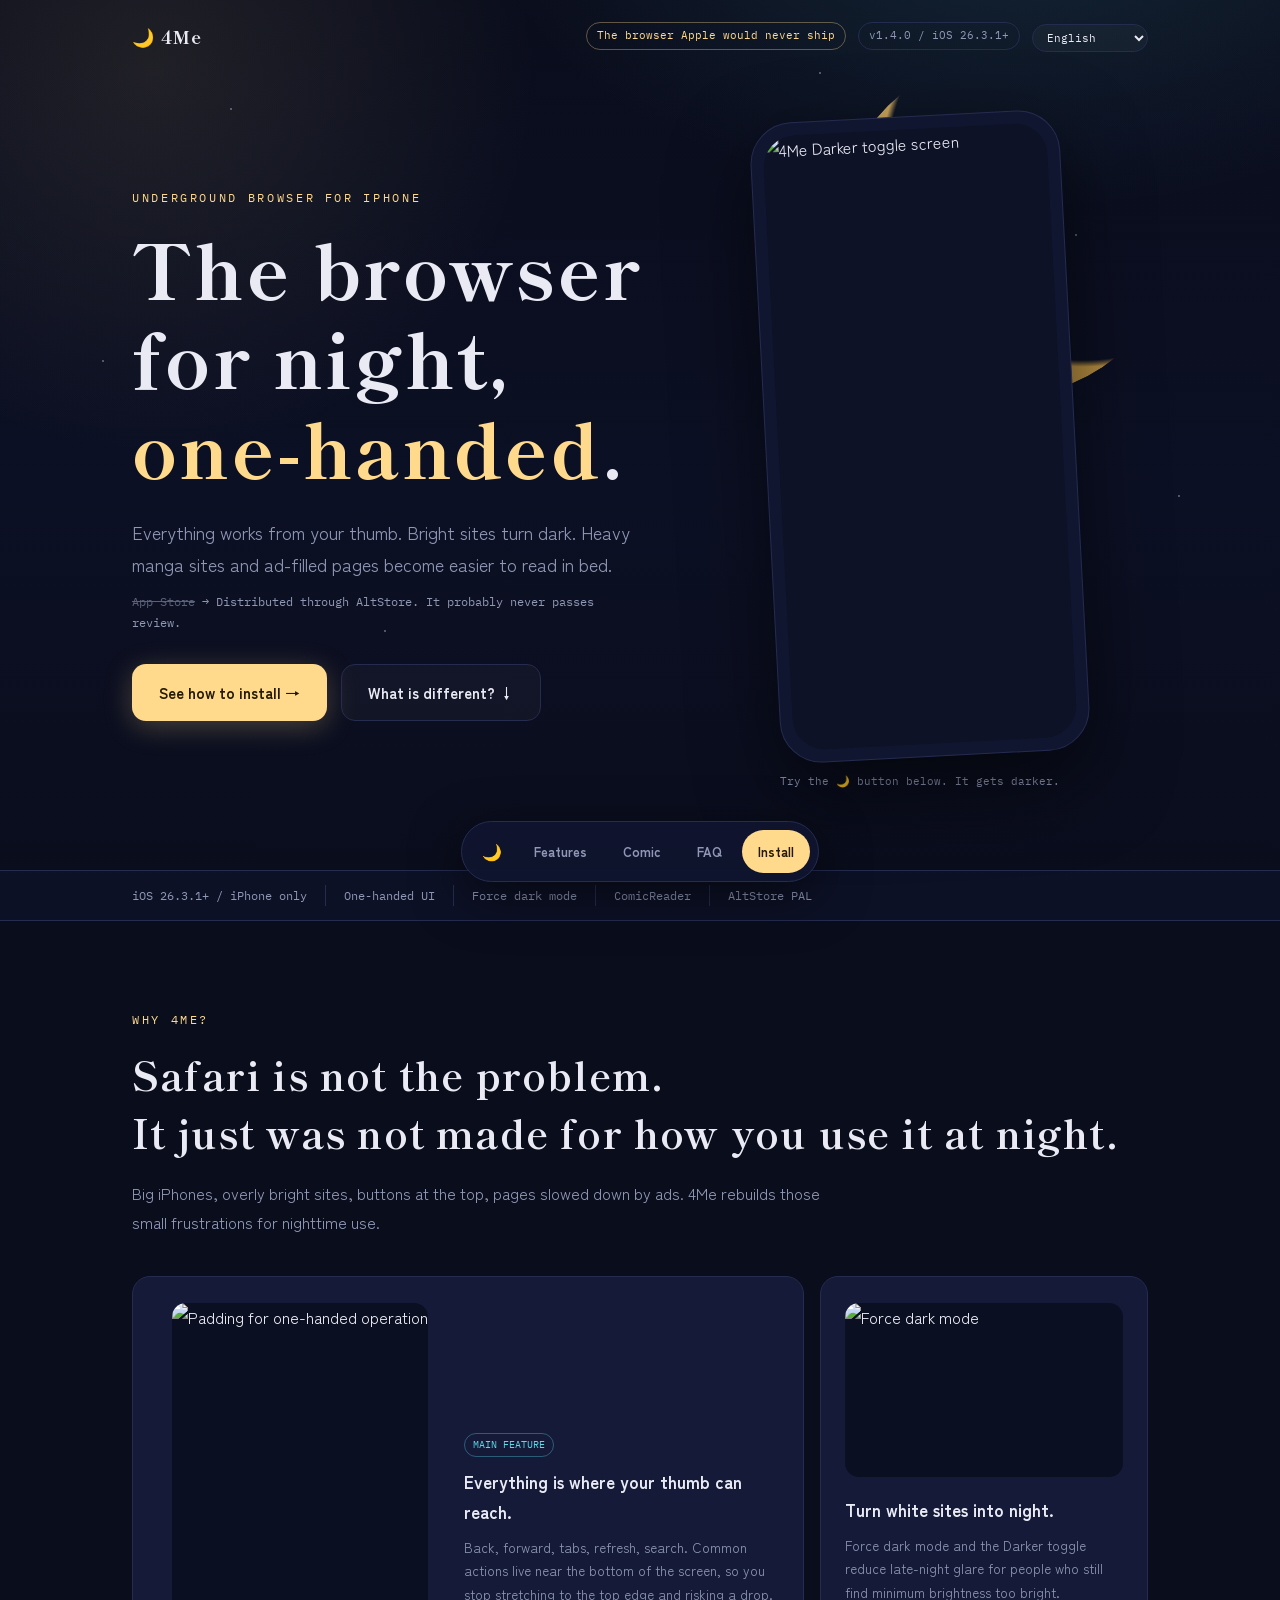
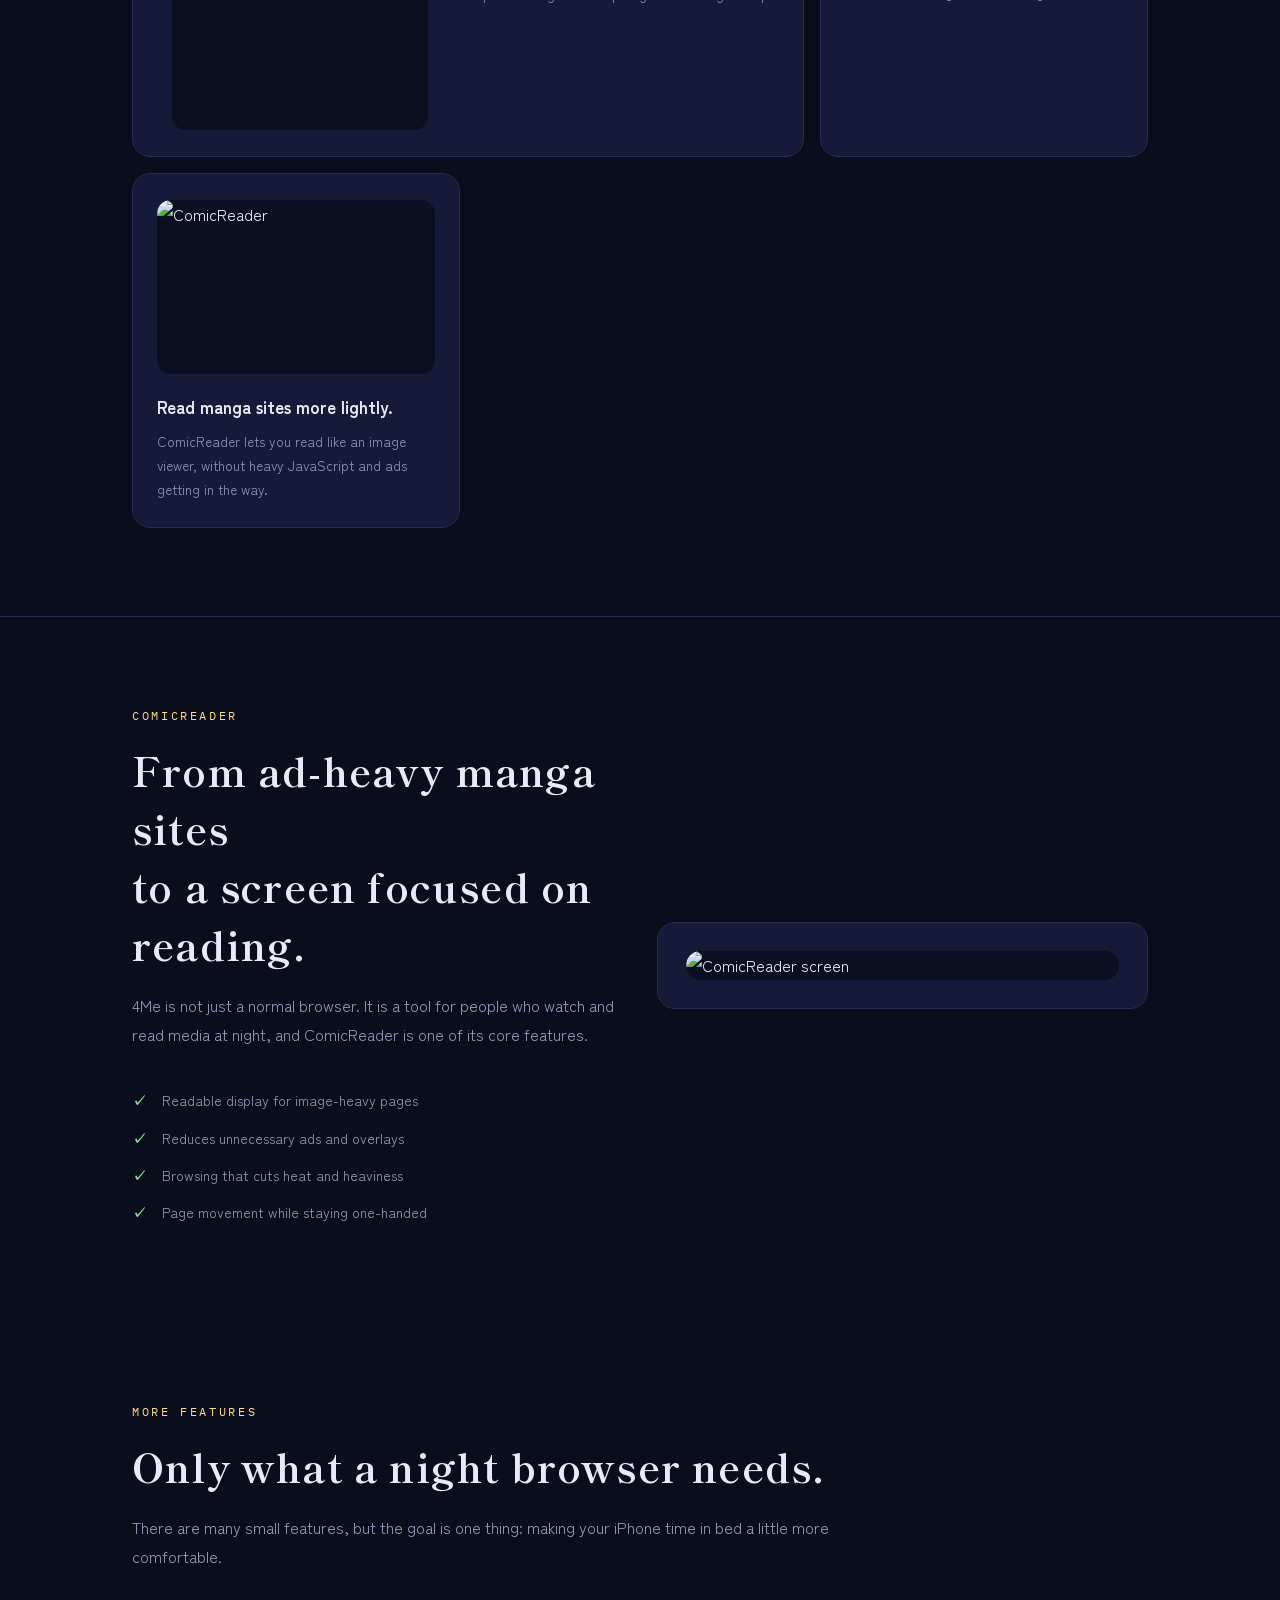
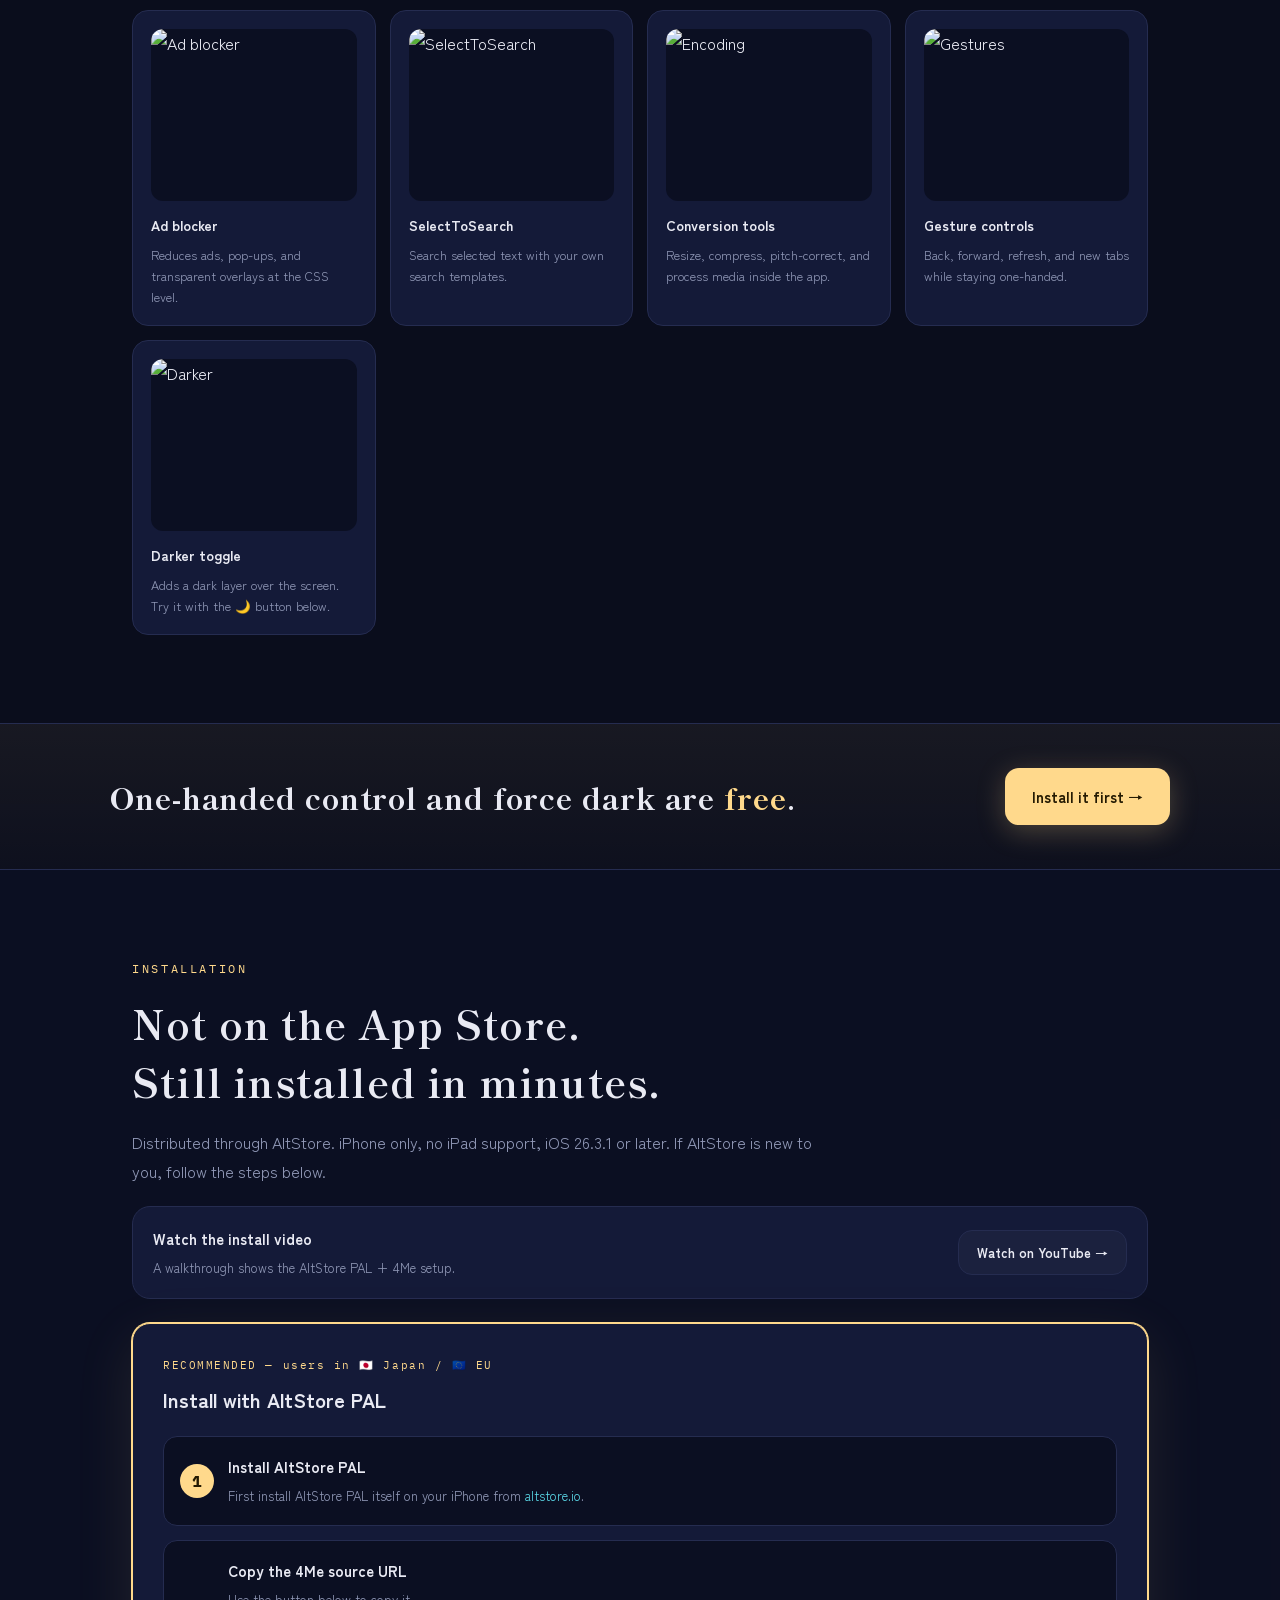
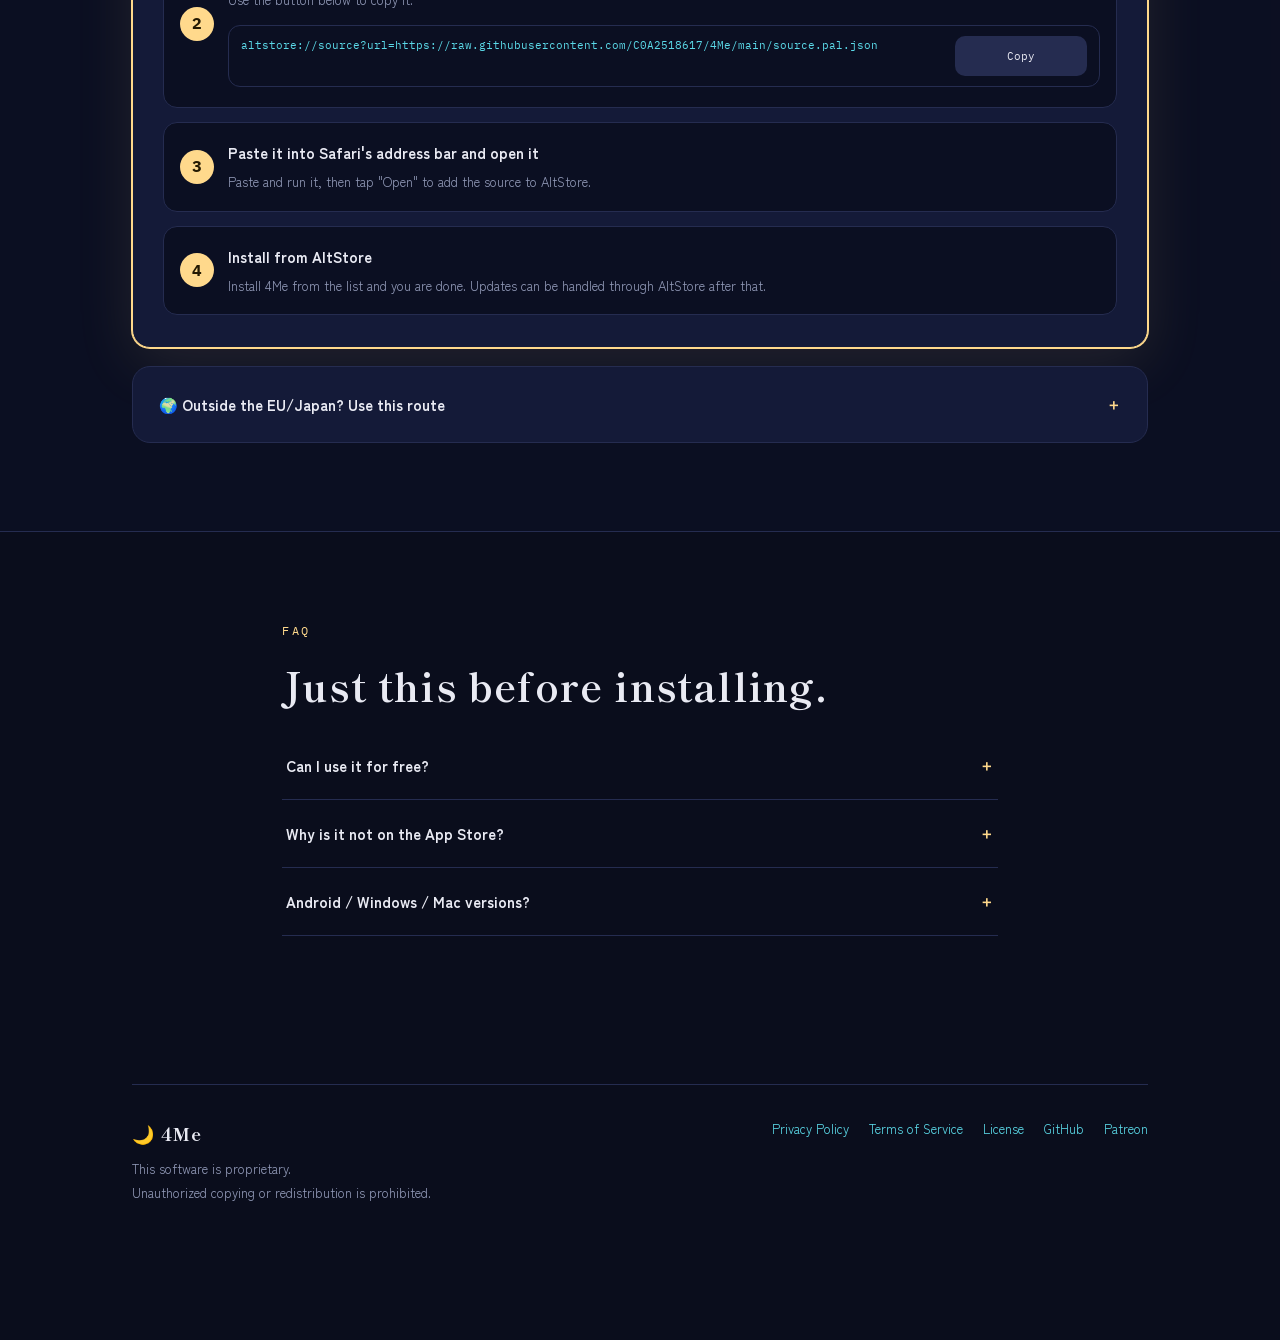
==== commit a9735872: "4me" ====
--- a/index.html
+++ b/index.html
@@ -3,18 +3,18 @@
 <head>
 <meta charset="UTF-8">
 <meta name="viewport" content="width=device-width, initial-scale=1.0">
-<title>YorunoBrowser — The browser Apple would never ship.</title>
-<meta name="description" content="YorunoBrowserは、夜にベッドでiPhoneを使う人のための片手ブラウザ。強制ダークモードとComicReaderを搭載し、AltStoreで配布中。">
-<meta property="og:title" content="YorunoBrowser — 夜のための、片手ブラウザ。">
+<title>4Me — The browser Apple would never ship.</title>
+<meta name="description" content="4Meは、夜にベッドでiPhoneを使う人のための片手ブラウザ。強制ダークモードとComicReaderを搭載し、AltStoreで配布中。">
+<meta property="og:title" content="4Me — 夜のための、片手ブラウザ。">
 <meta property="og:description" content="親指だけで完結。白いサイトは夜になる。重い漫画サイトも読みやすく。App Storeにはない、AltStoreで配布中。">
 <meta property="og:type" content="website">
-<link id="canonicalUrl" rel="canonical" href="https://c0a2518617.github.io/YorunoBrowser_Official/">
-<link rel="alternate" hreflang="ja" href="https://c0a2518617.github.io/YorunoBrowser_Official/?lang=ja">
-<link rel="alternate" hreflang="en" href="https://c0a2518617.github.io/YorunoBrowser_Official/?lang=en">
-<link rel="alternate" hreflang="fr" href="https://c0a2518617.github.io/YorunoBrowser_Official/?lang=fr">
-<link rel="alternate" hreflang="de" href="https://c0a2518617.github.io/YorunoBrowser_Official/?lang=de">
-<link rel="alternate" hreflang="zh-Hant" href="https://c0a2518617.github.io/YorunoBrowser_Official/?lang=zh">
-<link rel="alternate" hreflang="x-default" href="https://c0a2518617.github.io/YorunoBrowser_Official/">
+<link id="canonicalUrl" rel="canonical" href="https://c0a2518617.github.io/4Me/">
+<link rel="alternate" hreflang="ja" href="https://c0a2518617.github.io/4Me/?lang=ja">
+<link rel="alternate" hreflang="en" href="https://c0a2518617.github.io/4Me/?lang=en">
+<link rel="alternate" hreflang="fr" href="https://c0a2518617.github.io/4Me/?lang=fr">
+<link rel="alternate" hreflang="de" href="https://c0a2518617.github.io/4Me/?lang=de">
+<link rel="alternate" hreflang="zh-Hant" href="https://c0a2518617.github.io/4Me/?lang=zh">
+<link rel="alternate" hreflang="x-default" href="https://c0a2518617.github.io/4Me/">
 <link rel="preconnect" href="https://fonts.googleapis.com">
 <link rel="preconnect" href="https://fonts.gstatic.com" crossorigin>
 <link href="https://fonts.googleapis.com/css2?family=Shippori+Mincho:wght@500;700;800&family=Zen+Kaku+Gothic+New:wght@400;500;700&family=IBM+Plex+Mono:wght@400;500&display=swap" rel="stylesheet">
@@ -76,7 +76,7 @@
 </div>
 <div id="dim" aria-hidden="true"></div>
 <header>
-  <div class="brand"><span class="moon-mark">🌙</span> YorunoBrowser</div>
+  <div class="brand"><span class="moon-mark">🌙</span> 4Me</div>
   <div class="head-right"><span class="pill">The browser Apple would never ship</span><span class="ver">v1.4.1 / iOS 26.3.1+</span><label class="lang-switch"><span class="sr-only">Language</span><select id="langSelect" aria-label="Language"><option value="ja">日本語</option><option value="en">English</option><option value="fr">Français</option><option value="de">Deutsch</option><option value="zh">繁體中文</option></select></label></div>
 </header>
 <section class="hero">
@@ -90,7 +90,7 @@
     </div>
     <div class="hero-card">
       <div class="crescent" aria-hidden="true"></div>
-      <div class="phone"><img src="Imgs/darkerToggle.webp" alt="YorunoBrowserのDarkerトグル画面"></div>
+      <div class="phone"><img src="Imgs/darkerToggle.webp" alt="4MeのDarkerトグル画面"></div>
       <p class="caption">Try the 🌙 button below. It gets darker.</p>
     </div>
   </div>
@@ -98,9 +98,9 @@
 <div class="strip"><ul><li>iOS 26.3.1+ / iPhone専用</li><li>片手UI</li><li>強制ダークモード</li><li>ComicReader</li><li>AltStore PAL</li></ul></div>
 <section id="why">
   <div class="wrap">
-    <p class="eyebrow">Why YorunoBrowser?</p>
+    <p class="eyebrow">Why 4Me?</p>
     <h2>Safariが悪いんじゃない。<br>夜の使い方に、合ってないだけ。</h2>
-    <p class="lede">大きいiPhone、白すぎるサイト、上にあるボタン、広告で重いページ。YorunoBrowserは、その小さなストレスを夜用に作り直したブラウザです。</p>
+    <p class="lede">大きいiPhone、白すぎるサイト、上にあるボタン、広告で重いページ。4Meは、その小さなストレスを夜用に作り直したブラウザです。</p>
     <div class="pitch">
       <article class="pitch-card main">
         <img src="Imgs/paddingForOneHand.webp" alt="片手操作用のパディング">
@@ -117,7 +117,7 @@
     <div>
       <p class="eyebrow">ComicReader</p>
       <h2>広告だらけの漫画サイトを、<br>読むことに集中できる画面へ。</h2>
-      <p class="lede">YorunoBrowserは「普通のブラウザ」ではなく、夜にメディアを見る人のための道具です。ComicReaderは、その中心機能のひとつ。</p>
+      <p class="lede">4Meは「普通のブラウザ」ではなく、夜にメディアを見る人のための道具です。ComicReaderは、その中心機能のひとつ。</p>
       <ul class="checks"><li>画像中心のページを読みやすく表示</li><li>余計な広告・オーバーレイを減らす</li><li>発熱と重さを抑えた閲覧体験</li><li>片手操作のままページ移動</li></ul>
     </div>
     <div class="panel"><img src="Imgs/comicReader.webp" alt="ComicReader画面"></div>
@@ -143,18 +143,18 @@
     <p class="eyebrow">Installation</p>
     <h2>App Storeには、ない。<br>でも、数分で入る。</h2>
     <p class="lede">配布はAltStore経由。iPhone専用、iPad非対応、iOS 26.3.1以上。AltStoreが初めてでも、下の順番どおりでOK。</p>
-    <div class="video-guide"><div><b>動画で入れ方を見る</b><span>AltStore PAL + YorunoBrowserの入れ方をYouTubeで確認できます。</span></div><a class="btn btn-ghost" href="https://youtu.be/Ki_rvmw0r2M" target="_blank" rel="noopener noreferrer">YouTubeで見る →</a></div>
+    <div class="video-guide"><div><b>動画で入れ方を見る</b><span>AltStore PAL + 4Meの入れ方をYouTubeで確認できます。</span></div><a class="btn btn-ghost" href="https://youtu.be/Ki_rvmw0r2M" target="_blank" rel="noopener noreferrer">YouTubeで見る →</a></div>
     <div class="pal-card">
       <span class="rsub">RECOMMENDED — 🇯🇵 日本 / 🇪🇺 EU のユーザー</span>
       <h3>AltStore PALで入れる</h3>
       <ol class="iflow">
         <li><b>AltStore PALをインストール</b><span>まず <a href="https://altstore.io">altstore.io</a> からAltStore PAL本体をiPhoneに入れる。</span></li>
-        <li><b>YorunoBrowserのソースURLをコピー</b><span>下のボタンでコピーできます。</span><div class="copybox"><code id="srcUrl">altstore://source?url=https://raw.githubusercontent.com/C0A2518617/YorunoBrowser_Official/main/source.pal.json</code><button type="button" onclick="copyUrl(this)">コピー</button></div></li>
+        <li><b>4MeのソースURLをコピー</b><span>下のボタンでコピーできます。</span><div class="copybox"><code id="srcUrl">altstore://source?url=https://raw.githubusercontent.com/C0A2518617/4Me/main/source.pal.json</code><button type="button" onclick="copyUrl(this)">コピー</button></div></li>
         <li><b>Safariのアドレスバーに貼って開く</b><span>ペーストして実行 →「開く」をタップすると、AltStoreにソースが追加されます。</span></li>
-        <li><b>AltStoreからインストール</b><span>一覧のYorunoBrowserをインストールしたら完了。以後はAltStoreからアップデートできます。</span></li>
+        <li><b>AltStoreからインストール</b><span>一覧の4Meをインストールしたら完了。以後はAltStoreからアップデートできます。</span></li>
       </ol>
     </div>
-    <details class="alt-route"><summary>🌍 EU/日本以外の地域の人はこちら</summary><span class="rsub">VIA ALTSERVER — 手動アップデート</span><ol><li>PCに <a href="https://altstore.io">AltServer</a> をインストール</li><li>iPhoneにAltStore Classicをインストール</li><li><a href="https://github.com/C0A2518617/YorunoBrowser_Official/releases">GitHub Releases</a> から <code>.ipa</code> をダウンロード</li><li>AltStore経由でIPAをインストール</li></ol><p class="fineprint">この方式はアップデートが手動です。新しい.ipaを毎回インストールしてください。</p></details>
+    <details class="alt-route"><summary>🌍 EU/日本以外の地域の人はこちら</summary><span class="rsub">VIA ALTSERVER — 手動アップデート</span><ol><li>PCに <a href="https://altstore.io">AltServer</a> をインストール</li><li>iPhoneにAltStore Classicをインストール</li><li><a href="https://github.com/C0A2518617/4Me/releases">GitHub Releases</a> から <code>.ipa</code> をダウンロード</li><li>AltStore経由でIPAをインストール</li></ol><p class="fineprint">この方式はアップデートが手動です。新しい.ipaを毎回インストールしてください。</p></details>
   </div>
 </section>
 <hr class="hr">
@@ -167,13 +167,13 @@
     <details class="faq"><summary>Android / Windows / Mac版は?</summary><p>現在はiPhoneのみです。将来的には検討するかもしれませんが、今はiPhone版に集中しています。</p></details>
   </div>
 </section>
-<footer><div class="wrap"><hr class="hr" style="margin-bottom:32px"><div class="cols"><div><div class="brand" style="margin-bottom:8px"><span class="moon-mark">🌙</span> YorunoBrowser</div><p>This software is proprietary.<br>無断複製・再配布を禁じます。</p></div><ul><li><a href="https://c0a2518617.github.io/YorunoBrowser_Official/PrivacyPolicy.md">プライバシーポリシー</a></li><li><a href="https://c0a2518617.github.io/YorunoBrowser_Official/TermsOfService.md">利用規約</a></li><li><a href="https://c0a2518617.github.io/YorunoBrowser_Official/License.md">ライセンス</a></li><li><a href="https://github.com/C0A2518617/YorunoBrowser_Official/releases">GitHub</a></li><li><a href="https://www.patreon.com/cw/YorunoBrowser">Patreon</a></li></ul></div></div></footer>
+<footer><div class="wrap"><hr class="hr" style="margin-bottom:32px"><div class="cols"><div><div class="brand" style="margin-bottom:8px"><span class="moon-mark">🌙</span> 4Me</div><p>This software is proprietary.<br>無断複製・再配布を禁じます。</p></div><ul><li><a href="https://c0a2518617.github.io/4Me/PrivacyPolicy.md">プライバシーポリシー</a></li><li><a href="https://c0a2518617.github.io/4Me/TermsOfService.md">利用規約</a></li><li><a href="https://c0a2518617.github.io/4Me/License.md">ライセンス</a></li><li><a href="https://github.com/C0A2518617/4Me/releases">GitHub</a></li><li><a href="https://www.patreon.com/cw/4Me">Patreon</a></li></ul></div></div></footer>
 <nav class="thumb-bar" aria-label="ページ内ナビゲーション"><button type="button" class="tb-darker" aria-pressed="false" title="Darkerトグル" onclick="toggleDarker(this)">🌙</button><a href="#why">特徴</a><a href="#comic" class="tb-hide-sm">Comic</a><a href="#faq" class="tb-hide-sm">FAQ</a><a href="#install" class="tb-cta">入れる</a></nav>
 <script src="i18n.js"></script>
 <script>
 const LANGS=["ja","en","fr","de","zh"];
-const SITE_URL="https://c0a2518617.github.io/YorunoBrowser_Official/";
-const I18N_STORAGE_KEY="yorunobrowser.lang";
+const SITE_URL="https://c0a2518617.github.io/4Me/";
+const I18N_STORAGE_KEY="4me.lang";
 let currentLang="ja";
 const textBindings=[
   [".head-right .pill","pill"],[".head-right .ver","version"],
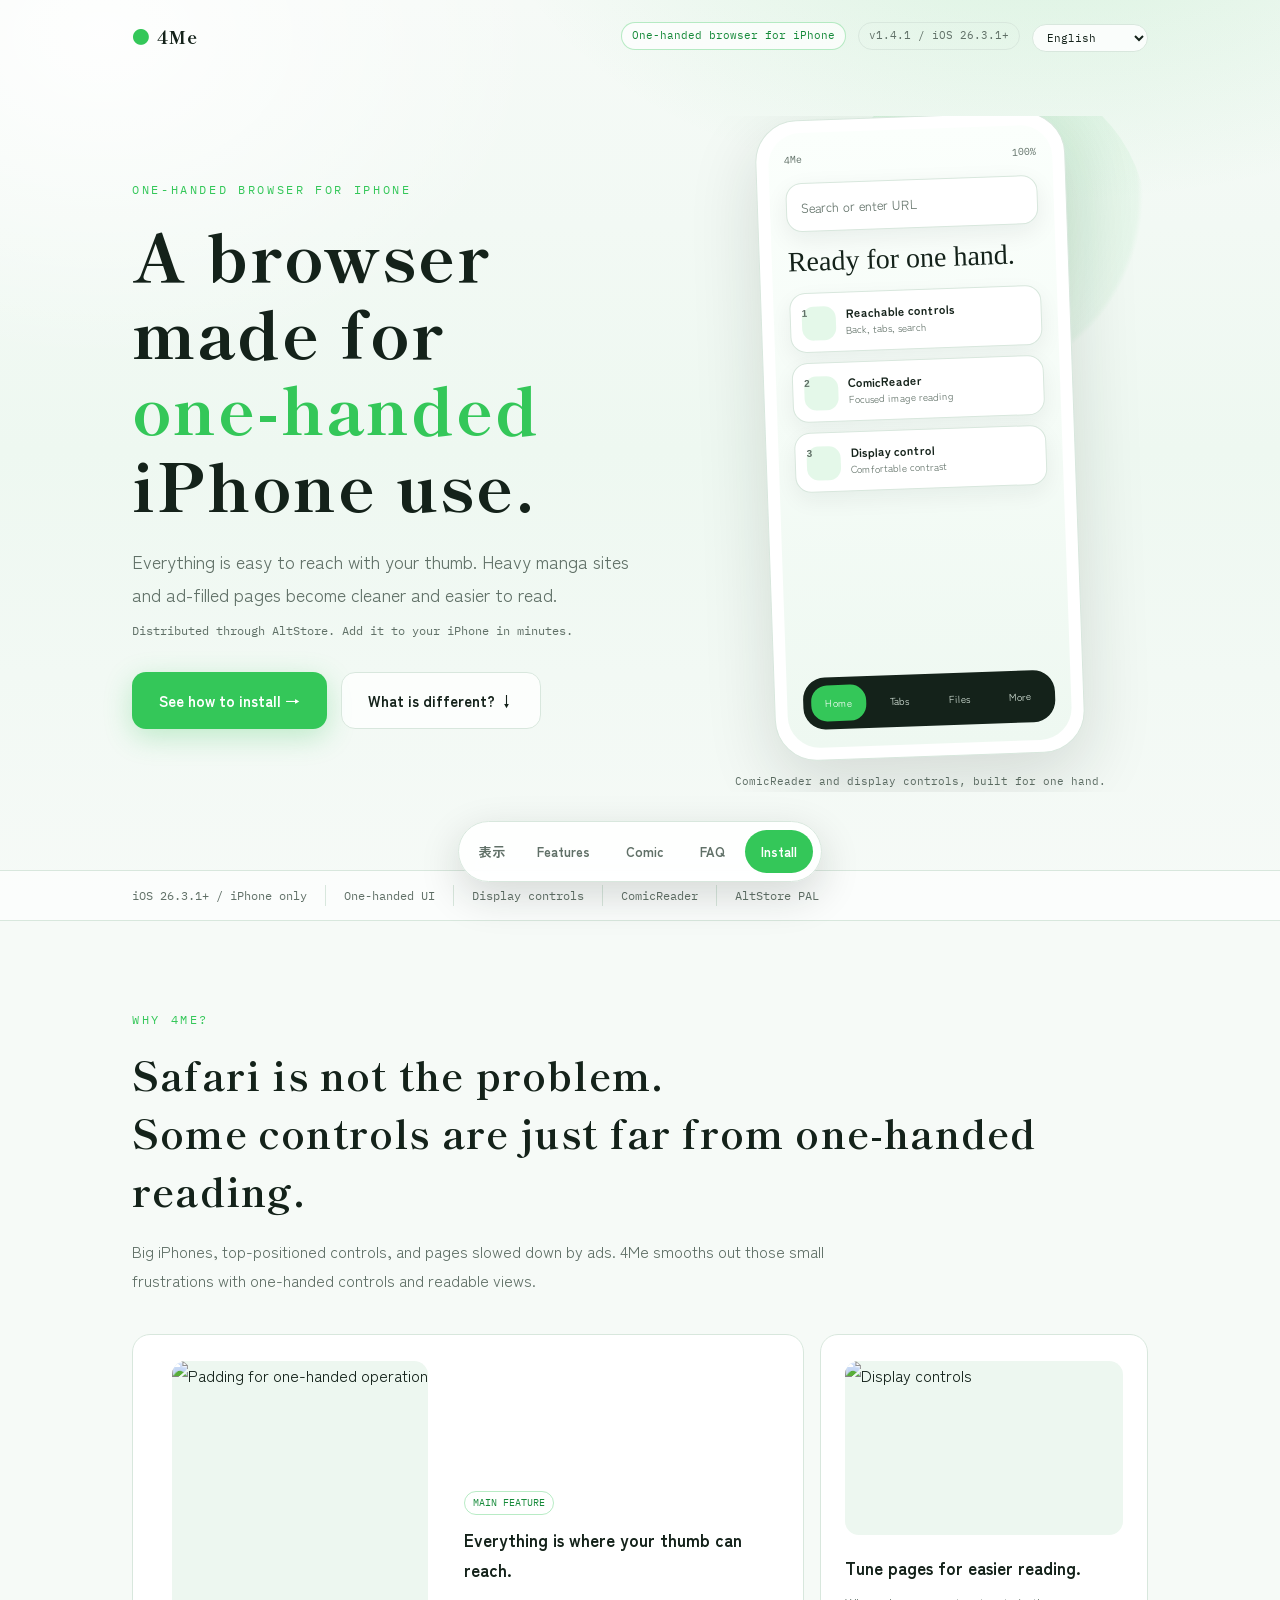
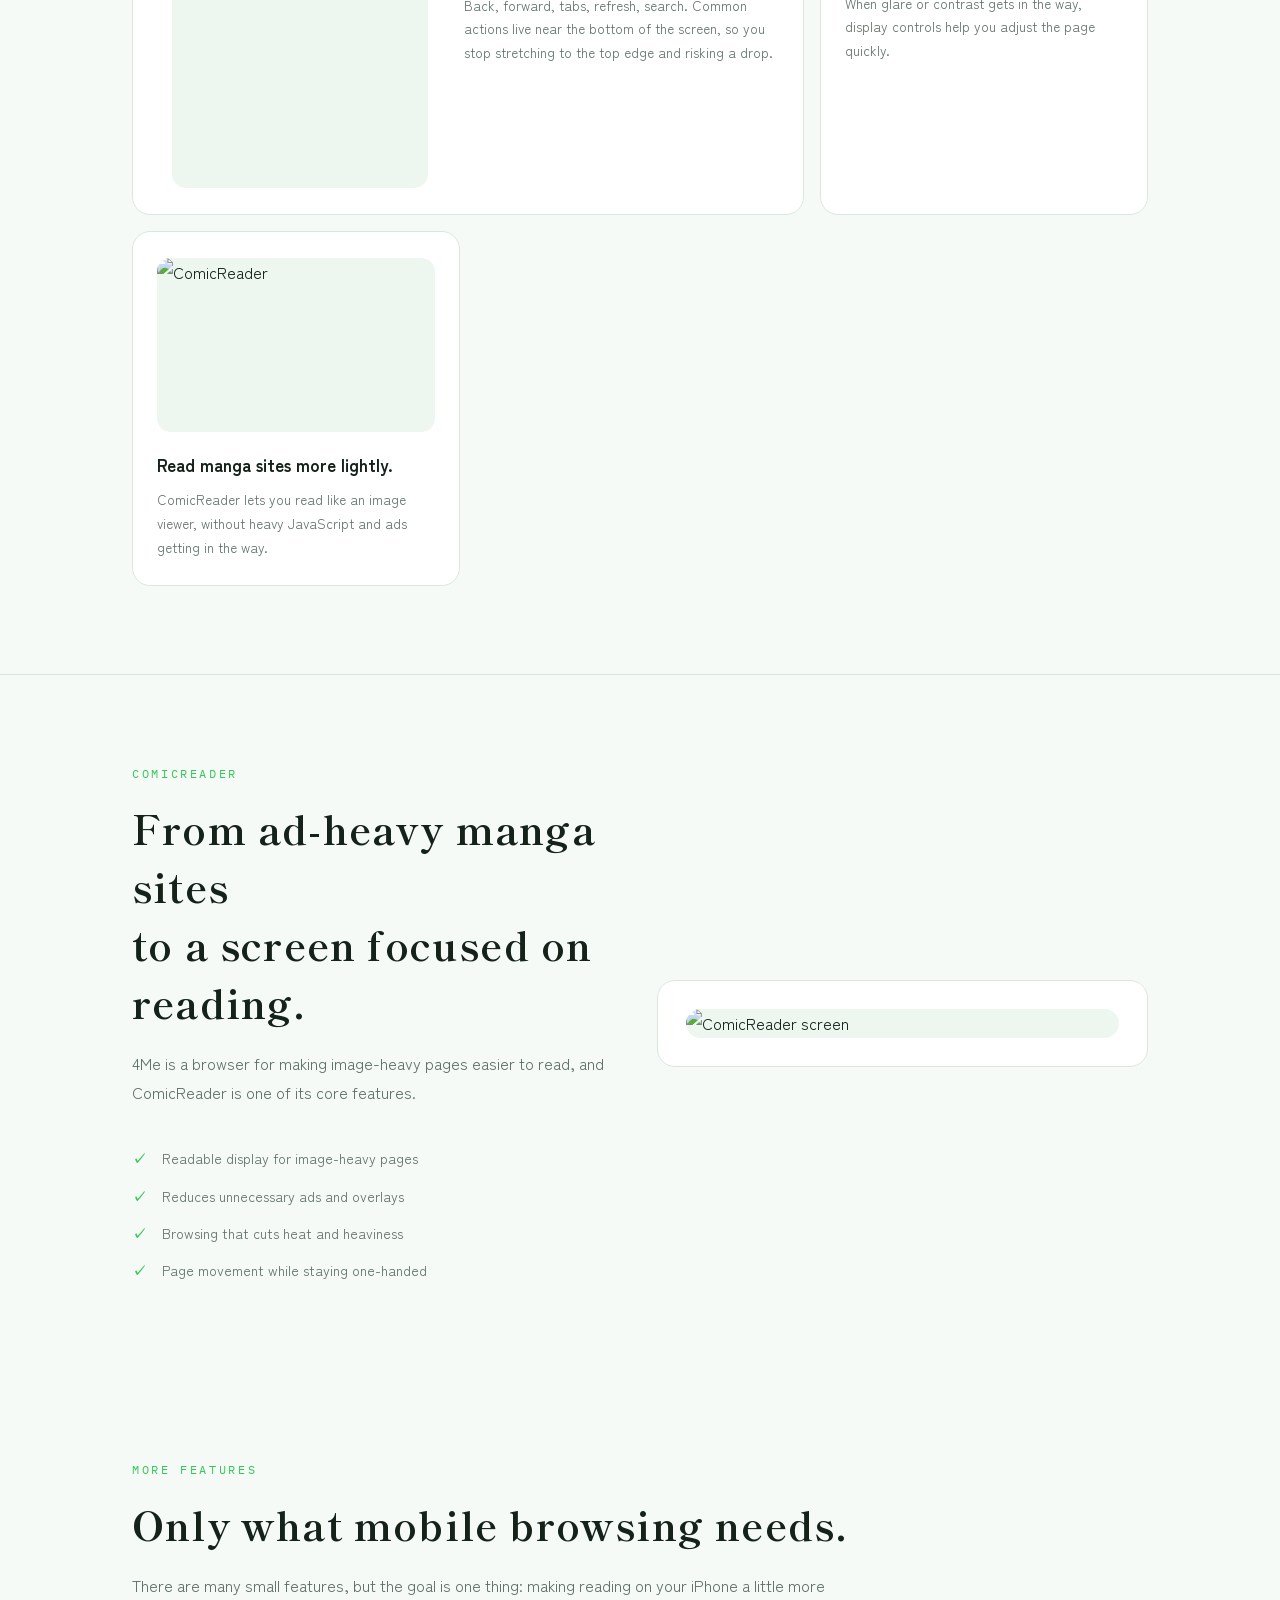
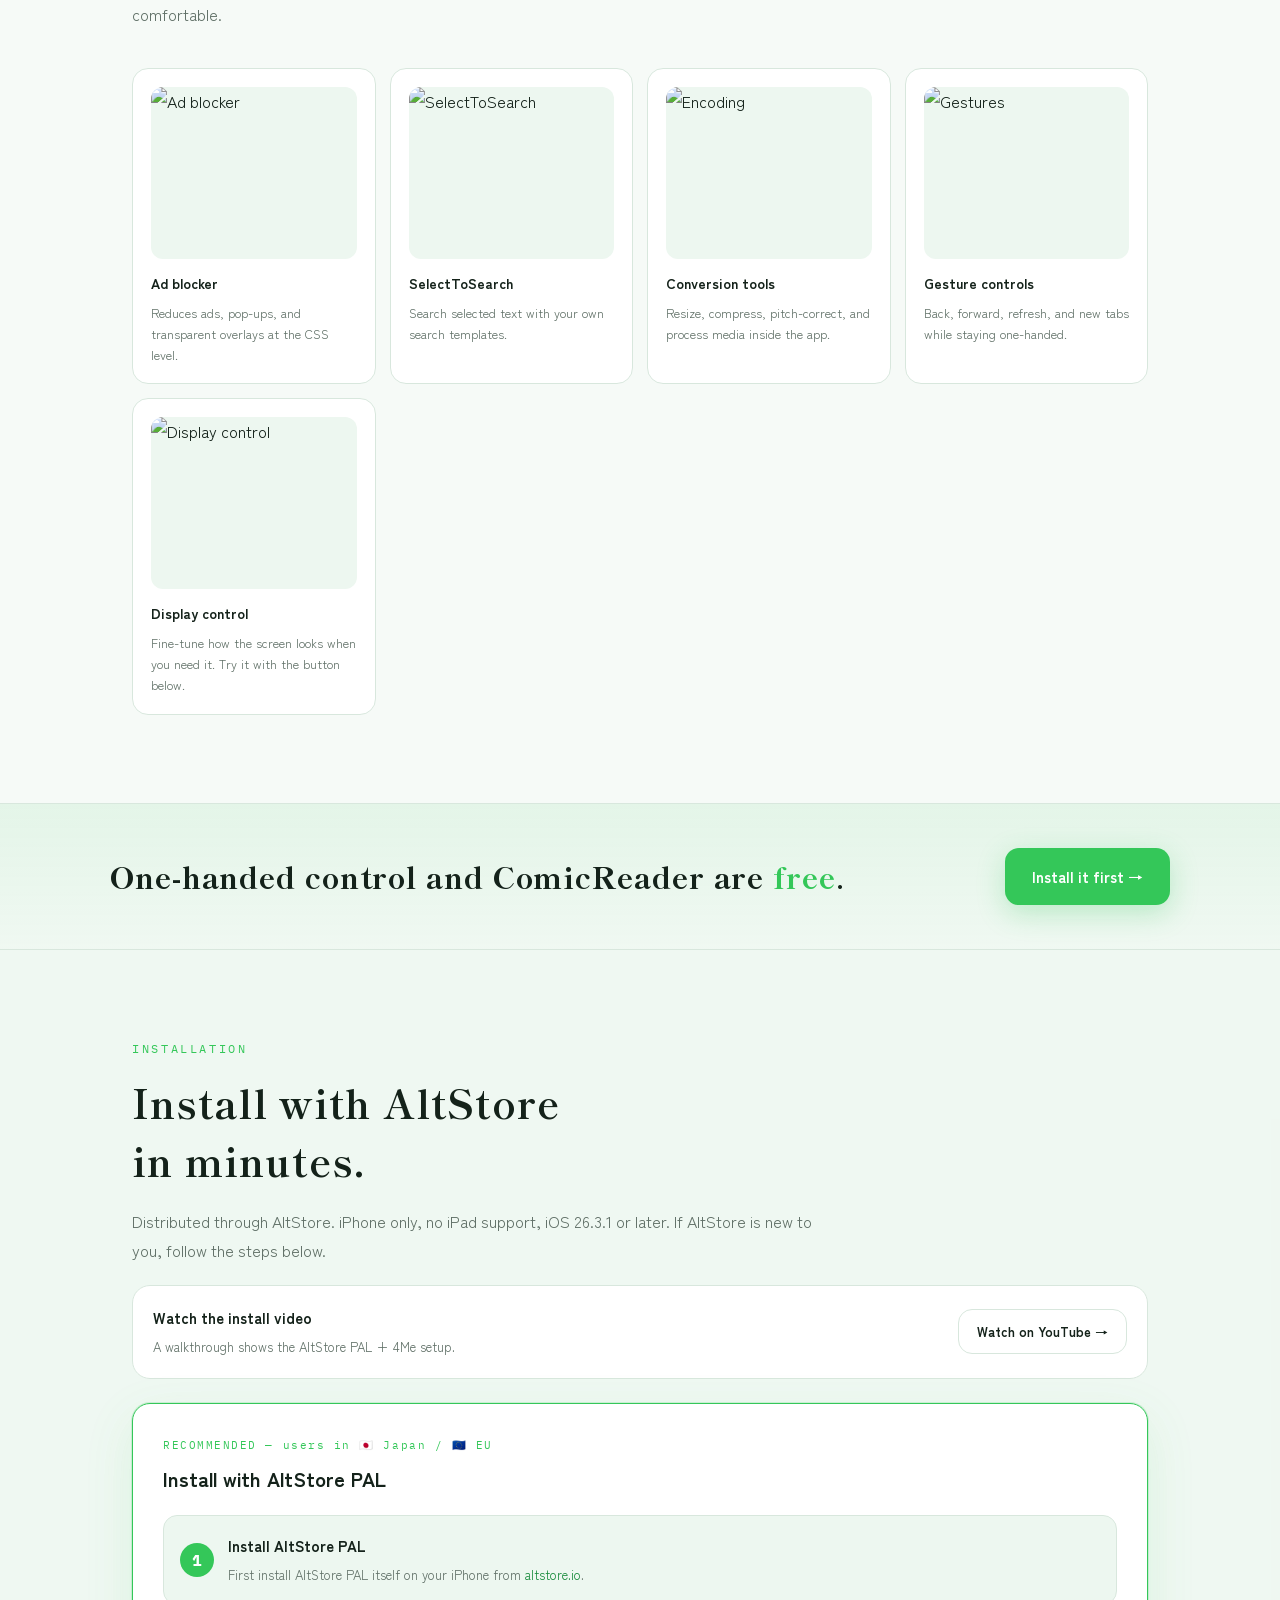
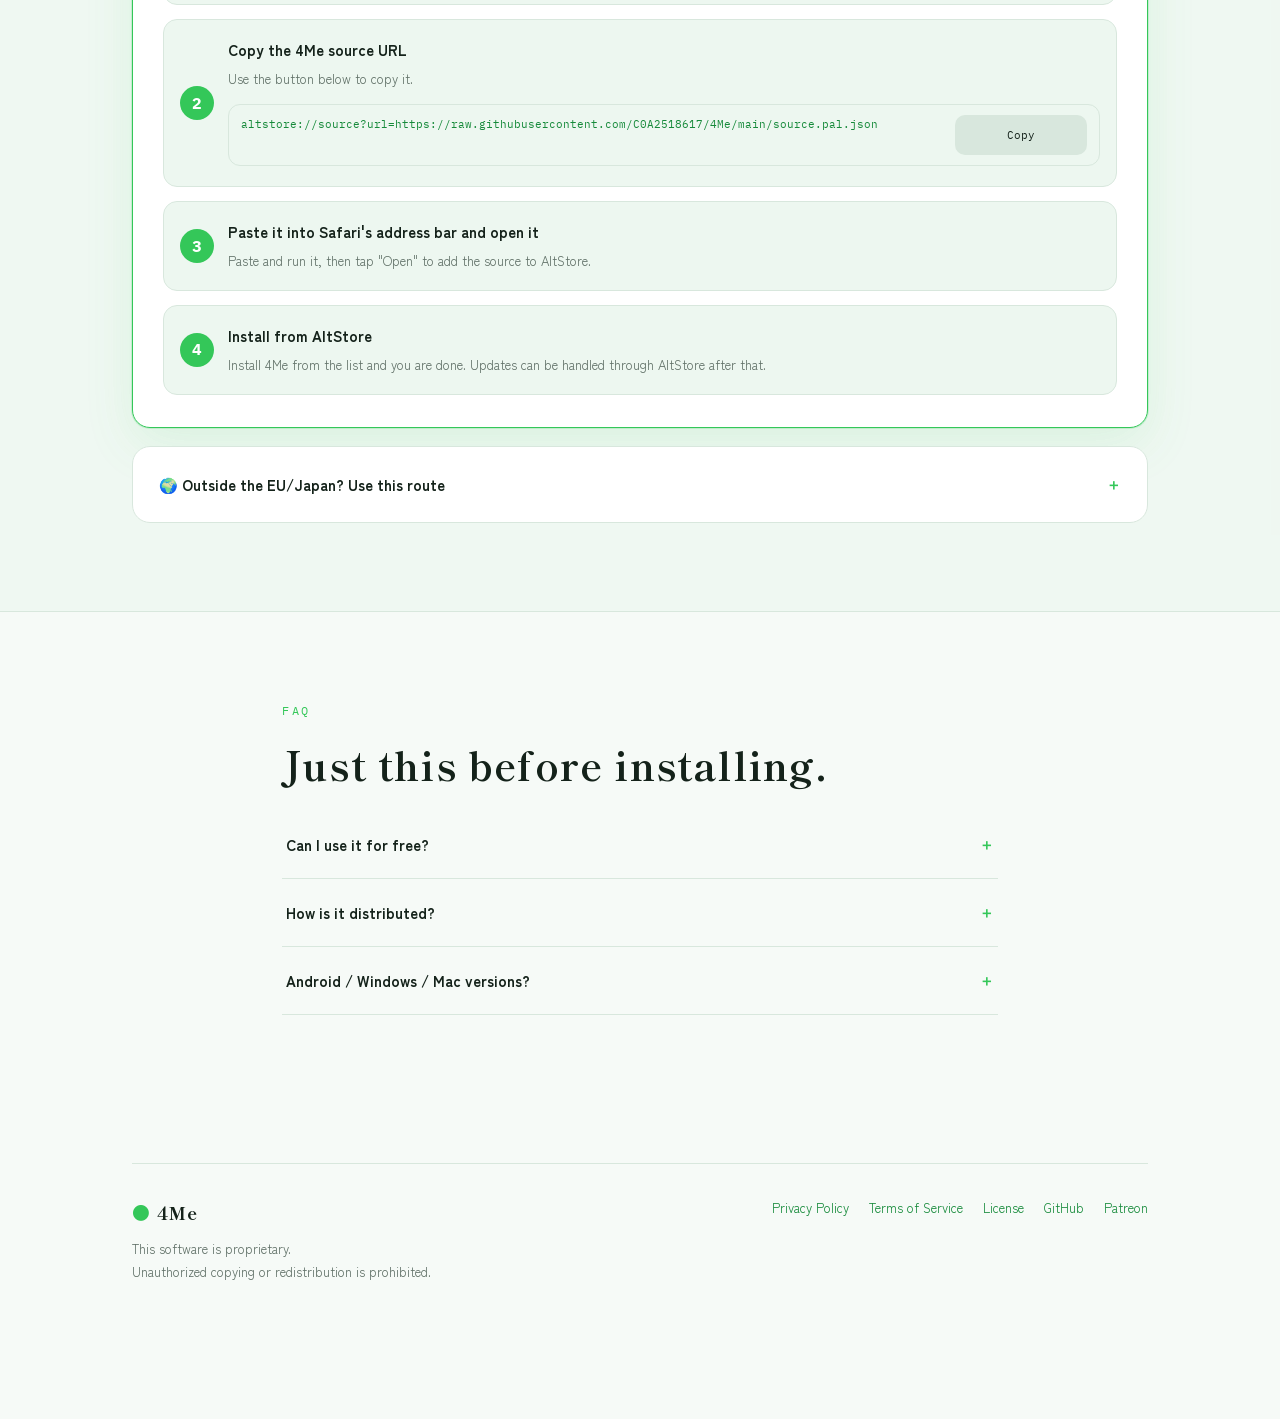
==== commit aa5c2f95: "4me v1" ====
--- a/index.html
+++ b/index.html
@@ -3,10 +3,10 @@
 <head>
 <meta charset="UTF-8">
 <meta name="viewport" content="width=device-width, initial-scale=1.0">
-<title>4Me — The browser Apple would never ship.</title>
-<meta name="description" content="4Meは、夜にベッドでiPhoneを使う人のための片手ブラウザ。強制ダークモードとComicReaderを搭載し、AltStoreで配布中。">
-<meta property="og:title" content="4Me — 夜のための、片手ブラウザ。">
-<meta property="og:description" content="親指だけで完結。白いサイトは夜になる。重い漫画サイトも読みやすく。App Storeにはない、AltStoreで配布中。">
+<title>4Me — 片手で使いやすいiPhoneブラウザ。</title>
+<meta name="description" content="4Meは、片手操作と読みやすさを重視したiPhone向けブラウザ。ComicReader、表示調整、ジェスチャー操作を搭載し、AltStoreで配布中。">
+<meta property="og:title" content="4Me — 片手で使いやすいiPhoneブラウザ。">
+<meta property="og:description" content="親指だけで操作しやすい。重い漫画サイトも読みやすく。ComicReaderと表示調整を搭載し、AltStoreで配布中。">
 <meta property="og:type" content="website">
 <link id="canonicalUrl" rel="canonical" href="https://c0a2518617.github.io/4Me/">
 <link rel="alternate" hreflang="ja" href="https://c0a2518617.github.io/4Me/?lang=ja">
@@ -20,17 +20,17 @@
 <link href="https://fonts.googleapis.com/css2?family=Shippori+Mincho:wght@500;700;800&family=Zen+Kaku+Gothic+New:wght@400;500;700&family=IBM+Plex+Mono:wght@400;500&display=swap" rel="stylesheet">
 <style>
 :root{
-  --bg:#0A0D1C;
-  --bg2:#111630;
-  --panel:#141A38;
-  --panel2:#0B0F22;
-  --line:#252C50;
-  --moon:#FFD98C;
-  --neon:#5BD9E8;
-  --text:#E9EAF3;
-  --muted:#9098B6;
+  --bg:#F6FAF7;
+  --bg2:#FFFFFF;
+  --panel:#FFFFFF;
+  --panel2:#EDF7F0;
+  --line:#D8E7DD;
+  --moon:#34C759;
+  --neon:#168A3A;
+  --text:#14221A;
+  --muted:#607067;
   --danger:#FF7A8A;
-  --ok:#92E6A7;
+  --ok:#34C759;
   --radius:18px;
   --disp:"Shippori Mincho",serif;
   --body:"Zen Kaku Gothic New",sans-serif;
@@ -39,34 +39,34 @@
 *{margin:0;padding:0;box-sizing:border-box}
 html{scroll-behavior:smooth;scroll-padding-top:28px}
 body{background:var(--bg);color:var(--text);font-family:var(--body);font-size:16px;line-height:1.8;overflow-x:hidden;padding-bottom:96px}
-::selection{background:var(--moon);color:#1a1303}
+::selection{background:var(--moon);color:#fff}
 a{color:var(--neon);text-decoration:none}
 a:hover{text-decoration:underline}
 img{display:block;max-width:100%}
 :focus-visible{outline:2px solid var(--moon);outline-offset:3px;border-radius:6px}
 #dim{position:fixed;inset:0;background:#000;opacity:0;pointer-events:none;transition:opacity .35s ease;z-index:200}
-body.darker #dim{opacity:.45}
+body.darker #dim{opacity:.18}
 .sky{position:fixed;inset:0;z-index:-1;overflow:hidden}
-.sky::before{content:"";position:absolute;inset:0;background:radial-gradient(900px 500px at 80% -10%,rgba(91,217,232,.12),transparent 60%),radial-gradient(700px 700px at 12% 8%,rgba(255,217,140,.09),transparent 55%),linear-gradient(180deg,#0A0D1C 0%,#0C1024 55%,#0A0D1C 100%)}
-.star{position:absolute;width:2px;height:2px;border-radius:50%;background:#d7ddff;opacity:.45;animation:tw 4s ease-in-out infinite}
+.sky::before{content:"";position:absolute;inset:0;background:radial-gradient(900px 500px at 82% -12%,rgba(52,199,89,.16),transparent 62%),radial-gradient(760px 560px at 8% 4%,rgba(255,255,255,.88),transparent 58%),linear-gradient(180deg,#F6FAF7 0%,#EEF8F1 50%,#F6FAF7 100%)}
+.star{display:none}
 @keyframes tw{0%,100%{opacity:.12}50%{opacity:.75}}
 .wrap{max-width:1060px;margin:0 auto;padding:0 22px}
 section{padding:88px 0}.hr{border:0;border-top:1px solid var(--line)}
 .eyebrow{font-family:var(--mono);font-size:12px;letter-spacing:.22em;color:var(--moon);text-transform:uppercase;margin-bottom:14px}
 h1,h2{font-family:var(--disp);letter-spacing:.03em}h2{font-weight:700;font-size:clamp(26px,4.4vw,40px);line-height:1.45;margin-bottom:18px}.lede{color:var(--muted);max-width:44em;margin-bottom:40px}.focus{color:var(--moon);font-weight:700}
-header{display:flex;justify-content:space-between;align-items:center;gap:18px;padding:20px 22px;max-width:1060px;margin:0 auto}.brand{font-family:var(--disp);font-weight:800;font-size:18px;letter-spacing:.06em;color:var(--text);white-space:nowrap}.moon-mark{color:var(--moon)}.head-right{display:flex;align-items:center;gap:12px;flex-wrap:wrap;justify-content:flex-end}.ver,.pill{font-family:var(--mono);font-size:11px;color:var(--muted);border:1px solid var(--line);padding:3px 10px;border-radius:99px}.pill{color:var(--moon);border-color:rgba(255,217,140,.35)}.lang-switch select{font-family:var(--mono);font-size:11px;color:var(--text);background:rgba(255,255,255,.03);border:1px solid var(--line);border-radius:99px;padding:5px 28px 5px 10px;cursor:pointer}.sr-only{position:absolute;width:1px;height:1px;padding:0;margin:-1px;overflow:hidden;clip:rect(0,0,0,0);white-space:nowrap;border:0}
-.hero{padding:44px 0 78px}.hero-grid{display:grid;grid-template-columns:1.06fr .94fr;gap:46px;align-items:center}.hero h1{font-weight:800;font-size:clamp(40px,7vw,76px);line-height:1.18}.hero h1 em{font-style:normal;color:var(--moon)}.hero .sub{color:var(--muted);font-size:clamp(16px,2vw,18px);margin:24px 0 10px;max-width:34em}.hero .note{font-family:var(--mono);font-size:12px;color:var(--muted);margin-bottom:30px}.hero .note s{opacity:.6}.cta-row{display:flex;gap:14px;flex-wrap:wrap}.btn{display:inline-flex;align-items:center;gap:8px;padding:14px 26px;border-radius:14px;font-weight:700;font-size:15px;border:1px solid var(--line);transition:transform .15s ease,box-shadow .15s ease}.btn:hover{text-decoration:none;transform:translateY(-2px)}.btn-moon{background:var(--moon);color:#241a02;border-color:transparent;box-shadow:0 6px 28px rgba(255,217,140,.25)}.btn-ghost{color:var(--text);background:rgba(255,255,255,.03)}.hero-card{position:relative}.phone{width:min(310px,82%);margin:0 auto;border-radius:42px;border:1px solid var(--line);background:var(--bg2);padding:12px;box-shadow:0 30px 80px rgba(0,0,0,.56);transform:rotate(-3deg)}.phone img{border-radius:32px;aspect-ratio:9/19.5;object-fit:cover;background:#0d1226}.crescent{position:absolute;width:340px;height:340px;border-radius:50%;right:-30px;top:-60px;z-index:-1;background:radial-gradient(circle at 38% 40%,var(--moon),#c79b45 70%);box-shadow:0 0 120px 30px rgba(255,217,140,.18);-webkit-mask:radial-gradient(circle at 72% 32%,transparent 0 58%,#000 60%);mask:radial-gradient(circle at 72% 32%,transparent 0 58%,#000 60%);opacity:.9}.caption{text-align:center;font-family:var(--mono);font-size:11px;color:var(--muted);margin-top:14px}
-.strip{border-top:1px solid var(--line);border-bottom:1px solid var(--line);background:rgba(17,22,48,.5)}.strip ul{display:flex;flex-wrap:wrap;gap:10px 0;list-style:none;max-width:1060px;margin:0 auto;padding:14px 22px}.strip li{font-family:var(--mono);font-size:12px;color:var(--muted);padding:0 18px;border-right:1px solid var(--line);white-space:nowrap}.strip li:first-child{padding-left:0}.strip li:last-child{border-right:0}
-.pitch{display:grid;grid-template-columns:1fr 1fr 1fr;gap:16px}.pitch-card{background:var(--panel);border:1px solid var(--line);border-radius:var(--radius);padding:26px 24px;overflow:hidden}.pitch-card img{border-radius:14px;margin-bottom:18px;aspect-ratio:16/10;object-fit:cover;background:var(--panel2)}.pitch-card h3{font-size:17px;margin-bottom:8px}.pitch-card p{font-size:13.5px;color:var(--muted);line-height:1.75}.pitch-card.main{grid-column:span 2;display:grid;grid-template-columns:.95fr 1.05fr;gap:22px;align-items:center}.pitch-card.main img{margin:0;aspect-ratio:9/15;max-height:440px;justify-self:center}.tag{display:inline-flex;font-family:var(--mono);font-size:10px;color:var(--neon);border:1px solid rgba(91,217,232,.35);padding:2px 8px;border-radius:99px;margin-bottom:10px}
+header{display:flex;justify-content:space-between;align-items:center;gap:18px;padding:20px 22px;max-width:1060px;margin:0 auto}.brand{font-family:var(--disp);font-weight:800;font-size:18px;letter-spacing:.06em;color:var(--text);white-space:nowrap}.moon-mark{color:var(--moon)}.head-right{display:flex;align-items:center;gap:12px;flex-wrap:wrap;justify-content:flex-end}.ver,.pill{font-family:var(--mono);font-size:11px;color:var(--muted);border:1px solid var(--line);padding:3px 10px;border-radius:99px}.pill{color:var(--neon);border-color:rgba(52,199,89,.35);background:rgba(255,255,255,.7)}.lang-switch select{font-family:var(--mono);font-size:11px;color:var(--text);background:rgba(255,255,255,.8);border:1px solid var(--line);border-radius:99px;padding:5px 28px 5px 10px;cursor:pointer}.sr-only{position:absolute;width:1px;height:1px;padding:0;margin:-1px;overflow:hidden;clip:rect(0,0,0,0);white-space:nowrap;border:0}
+.hero{padding:44px 0 78px}.hero-grid{display:grid;grid-template-columns:1.06fr .94fr;gap:46px;align-items:center}.hero h1{font-weight:800;font-size:clamp(38px,6.4vw,66px);line-height:1.16}.hero h1 em{font-style:normal;color:var(--moon)}.hero .sub{color:var(--muted);font-size:clamp(16px,2vw,18px);margin:24px 0 10px;max-width:34em}.hero .note{font-family:var(--mono);font-size:12px;color:var(--muted);margin-bottom:30px}.hero .note s{opacity:.6}.cta-row{display:flex;gap:14px;flex-wrap:wrap}.btn{display:inline-flex;align-items:center;gap:8px;padding:14px 26px;border-radius:14px;font-weight:700;font-size:15px;border:1px solid var(--line);transition:transform .15s ease,box-shadow .15s ease}.btn:hover{text-decoration:none;transform:translateY(-2px)}.btn-moon{background:var(--moon);color:#fff;border-color:transparent;box-shadow:0 8px 28px rgba(52,199,89,.28)}.btn-ghost{color:var(--text);background:rgba(255,255,255,.75)}.hero-card{position:relative;overflow:hidden}.phone{width:min(310px,82%);margin:0 auto;border-radius:42px;border:1px solid var(--line);background:var(--bg2);padding:12px;box-shadow:0 24px 70px rgba(20,34,26,.14);transform:rotate(-2deg)}.phone img{border-radius:32px;aspect-ratio:9/19.5;object-fit:cover;background:#eef8f1}.phone-screen{aspect-ratio:9/19.5;border-radius:32px;background:linear-gradient(180deg,#fbfffc,#eef8f1);padding:18px 16px;display:flex;flex-direction:column;gap:14px;overflow:hidden}.phone-status{display:flex;justify-content:space-between;align-items:center;font-family:var(--mono);font-size:10px;color:var(--muted)}.phone-search{background:#fff;border:1px solid var(--line);border-radius:16px;padding:12px 14px;color:var(--muted);font-size:13px;box-shadow:0 8px 24px rgba(20,34,26,.07)}.phone-title{font-family:var(--disp);font-size:28px;line-height:1.15;color:var(--text)}.phone-list{display:grid;gap:10px}.phone-row{display:grid;grid-template-columns:34px 1fr;gap:10px;align-items:center;background:#fff;border:1px solid var(--line);border-radius:16px;padding:11px;box-shadow:0 8px 22px rgba(20,34,26,.06)}.phone-icon{width:34px;height:34px;border-radius:12px;background:rgba(52,199,89,.13);color:var(--moon);display:grid;place-items:center;font-weight:800}.phone-row b{display:block;font-size:12px;line-height:1.2}.phone-row span{display:block;font-size:10px;color:var(--muted);line-height:1.4;margin-top:2px}.phone-toolbar{margin-top:auto;background:#14221A;border-radius:22px;padding:8px;display:grid;grid-template-columns:repeat(4,1fr);gap:6px;color:#DDEBE1}.phone-toolbar span{display:grid;place-items:center;border-radius:16px;min-height:36px;font-size:10px}.phone-toolbar span:first-child{background:var(--moon);color:#fff}.crescent{position:absolute;width:320px;height:320px;border-radius:50%;right:0;top:-48px;z-index:-1;background:radial-gradient(circle at 38% 40%,rgba(52,199,89,.22),rgba(52,199,89,.06) 68%,transparent 70%);box-shadow:none;opacity:.95}.caption{text-align:center;font-family:var(--mono);font-size:11px;color:var(--muted);margin-top:14px}
+.strip{border-top:1px solid var(--line);border-bottom:1px solid var(--line);background:rgba(255,255,255,.58)}.strip ul{display:flex;flex-wrap:wrap;gap:10px 0;list-style:none;max-width:1060px;margin:0 auto;padding:14px 22px}.strip li{font-family:var(--mono);font-size:12px;color:var(--muted);padding:0 18px;border-right:1px solid var(--line);white-space:nowrap}.strip li:first-child{padding-left:0}.strip li:last-child{border-right:0}
+.pitch{display:grid;grid-template-columns:1fr 1fr 1fr;gap:16px}.pitch-card{background:var(--panel);border:1px solid var(--line);border-radius:var(--radius);padding:26px 24px;overflow:hidden}.pitch-card img{border-radius:14px;margin-bottom:18px;aspect-ratio:16/10;object-fit:cover;background:var(--panel2)}.pitch-card h3{font-size:17px;margin-bottom:8px}.pitch-card p{font-size:13.5px;color:var(--muted);line-height:1.75}.pitch-card.main{grid-column:span 2;display:grid;grid-template-columns:.95fr 1.05fr;gap:22px;align-items:center}.pitch-card.main img{margin:0;aspect-ratio:9/15;max-height:440px;justify-self:center}.tag{display:inline-flex;font-family:var(--mono);font-size:10px;color:var(--neon);border:1px solid rgba(52,199,89,.35);padding:2px 8px;border-radius:99px;margin-bottom:10px}
 .split{display:grid;grid-template-columns:1fr 1fr;gap:34px;align-items:center}.panel{background:var(--panel);border:1px solid var(--line);border-radius:var(--radius);padding:28px}.panel img{border-radius:18px;background:var(--panel2)}.checks{list-style:none;display:grid;gap:12px;margin-top:22px}.checks li{position:relative;padding-left:30px;color:var(--muted);font-size:14px}.checks li::before{content:"✓";position:absolute;left:0;top:0;color:var(--ok);font-weight:700}.warning{border-color:rgba(255,217,140,.5);background:linear-gradient(180deg,rgba(255,217,140,.06),rgba(20,26,56,.95))}
 .mini-grid{display:grid;grid-template-columns:repeat(4,1fr);gap:14px}.mini{background:var(--panel);border:1px solid var(--line);border-radius:16px;padding:18px}.mini h3{font-size:14px;margin-bottom:6px}.mini p{font-size:12.5px;color:var(--muted);line-height:1.7}.mini img{border-radius:12px;margin-bottom:12px;aspect-ratio:1.2;object-fit:cover;background:var(--panel2)}
-.free-band{background:linear-gradient(180deg,rgba(255,217,140,.06),rgba(255,217,140,.02));border-top:1px solid var(--line);border-bottom:1px solid var(--line)}.free-inner{display:flex;align-items:center;justify-content:space-between;gap:28px;flex-wrap:wrap;padding:44px 0}.free-inner .lead{font-family:var(--disp);font-weight:800;font-size:clamp(22px,3.6vw,30px);letter-spacing:.03em}.free-inner em{font-style:normal;color:var(--moon)}.free-inner p{color:var(--muted);font-size:14px;margin-top:8px;max-width:36em}
-.install{background:rgba(17,22,48,.35)}.video-guide{display:flex;align-items:center;justify-content:space-between;gap:18px;background:var(--panel);border:1px solid var(--line);border-radius:var(--radius);padding:18px 20px;margin:-20px 0 24px}.video-guide b{display:block;font-size:15px}.video-guide span{font-size:13px;color:var(--muted)}.video-guide .btn{padding:10px 18px;font-size:13px;white-space:nowrap}.pal-card{background:var(--panel);border:1px solid var(--moon);box-shadow:0 0 0 1px var(--moon),0 16px 60px rgba(255,217,140,.10);border-radius:var(--radius);padding:32px 30px;margin-bottom:18px}.rsub{font-family:var(--mono);font-size:11px;color:var(--moon);letter-spacing:.14em;display:block;margin-bottom:6px}.pal-card h3{font-size:20px;margin-bottom:18px}.iflow{list-style:none;counter-reset:i;display:grid;gap:14px}.iflow li{counter-increment:i;position:relative;padding:16px 16px 16px 64px;background:var(--panel2);border:1px solid var(--line);border-radius:14px}.iflow li::before{content:counter(i);position:absolute;left:16px;top:50%;transform:translateY(-50%);font-family:var(--mono);font-size:16px;font-weight:700;color:#241a02;background:var(--moon);width:34px;height:34px;border-radius:50%;display:grid;place-items:center}.iflow b{display:block;font-size:15px}.iflow span{font-size:13px;color:var(--muted)}.copybox{display:grid;grid-template-columns:minmax(0,1fr) auto;gap:10px;align-items:stretch;background:var(--panel2);border:1px solid var(--line);border-radius:12px;padding:10px 12px;margin:12px 0 4px}.copybox code{font-family:var(--mono);font-size:11px;color:var(--neon);min-width:0;overflow:hidden;white-space:nowrap;text-overflow:ellipsis}.copybox button{font-family:var(--mono);font-size:11px;background:var(--line);color:var(--text);border:0;border-radius:10px;padding:0 18px;min-width:132px;min-height:40px;cursor:pointer}.copybox button:hover{background:var(--moon);color:#241a02}.alt-route{background:var(--panel);border:1px solid var(--line);border-radius:var(--radius);padding:24px 26px}.alt-route summary,.faq summary{cursor:pointer;font-weight:700;font-size:15px;list-style:none;display:flex;justify-content:space-between;align-items:center;gap:16px}.alt-route summary::-webkit-details-marker,.faq summary::-webkit-details-marker{display:none}.alt-route summary::after,.faq summary::after{content:"＋";color:var(--moon);font-family:var(--mono);transition:transform .2s}.alt-route[open] summary::after,.faq[open] summary::after{transform:rotate(45deg)}.alt-route ol{margin:16px 0 0;padding-left:1.2em;font-size:14px;color:var(--muted)}.fineprint{font-size:12px;color:var(--muted);margin-top:14px}
+.free-band{background:linear-gradient(180deg,rgba(52,199,89,.09),rgba(52,199,89,.03));border-top:1px solid var(--line);border-bottom:1px solid var(--line)}.free-inner{display:flex;align-items:center;justify-content:space-between;gap:28px;flex-wrap:wrap;padding:44px 0}.free-inner .lead{font-family:var(--disp);font-weight:800;font-size:clamp(22px,3.6vw,30px);letter-spacing:.03em}.free-inner em{font-style:normal;color:var(--moon)}.free-inner p{color:var(--muted);font-size:14px;margin-top:8px;max-width:36em}
+.install{background:rgba(237,247,240,.7)}.video-guide{display:flex;align-items:center;justify-content:space-between;gap:18px;background:var(--panel);border:1px solid var(--line);border-radius:var(--radius);padding:18px 20px;margin:-20px 0 24px}.video-guide b{display:block;font-size:15px}.video-guide span{font-size:13px;color:var(--muted)}.video-guide .btn{padding:10px 18px;font-size:13px;white-space:nowrap}.pal-card{background:var(--panel);border:1px solid var(--moon);box-shadow:0 0 0 1px rgba(52,199,89,.18),0 16px 50px rgba(52,199,89,.12);border-radius:var(--radius);padding:32px 30px;margin-bottom:18px}.rsub{font-family:var(--mono);font-size:11px;color:var(--moon);letter-spacing:.14em;display:block;margin-bottom:6px}.pal-card h3{font-size:20px;margin-bottom:18px}.iflow{list-style:none;counter-reset:i;display:grid;gap:14px}.iflow li{counter-increment:i;position:relative;padding:16px 16px 16px 64px;background:var(--panel2);border:1px solid var(--line);border-radius:14px}.iflow li::before{content:counter(i);position:absolute;left:16px;top:50%;transform:translateY(-50%);font-family:var(--mono);font-size:16px;font-weight:700;color:#fff;background:var(--moon);width:34px;height:34px;border-radius:50%;display:grid;place-items:center}.iflow b{display:block;font-size:15px}.iflow span{font-size:13px;color:var(--muted)}.copybox{display:grid;grid-template-columns:minmax(0,1fr) auto;gap:10px;align-items:stretch;background:var(--panel2);border:1px solid var(--line);border-radius:12px;padding:10px 12px;margin:12px 0 4px}.copybox code{font-family:var(--mono);font-size:11px;color:var(--neon);min-width:0;overflow:hidden;white-space:nowrap;text-overflow:ellipsis}.copybox button{font-family:var(--mono);font-size:11px;background:var(--line);color:var(--text);border:0;border-radius:10px;padding:0 18px;min-width:132px;min-height:40px;cursor:pointer}.copybox button:hover{background:var(--moon);color:#fff}.alt-route{background:var(--panel);border:1px solid var(--line);border-radius:var(--radius);padding:24px 26px}.alt-route summary,.faq summary{cursor:pointer;font-weight:700;font-size:15px;list-style:none;display:flex;justify-content:space-between;align-items:center;gap:16px}.alt-route summary::-webkit-details-marker,.faq summary::-webkit-details-marker{display:none}.alt-route summary::after,.faq summary::after{content:"＋";color:var(--moon);font-family:var(--mono);transition:transform .2s}.alt-route[open] summary::after,.faq[open] summary::after{transform:rotate(45deg)}.alt-route ol{margin:16px 0 0;padding-left:1.2em;font-size:14px;color:var(--muted)}.fineprint{font-size:12px;color:var(--muted);margin-top:14px}
 details.faq{border-bottom:1px solid var(--line)}.faq summary{padding:20px 4px}.faq p{padding:0 4px 20px;color:var(--muted);font-size:14px}
 footer{padding:60px 0 40px;color:var(--muted);font-size:13px}.cols{display:flex;justify-content:space-between;gap:24px;flex-wrap:wrap}footer ul{list-style:none;display:flex;gap:20px;flex-wrap:wrap}
-.thumb-bar{position:fixed;left:50%;bottom:18px;transform:translateX(-50%);display:flex;align-items:center;gap:4px;background:rgba(17,22,48,.86);backdrop-filter:blur(14px);-webkit-backdrop-filter:blur(14px);border:1px solid var(--line);border-radius:99px;padding:8px;box-shadow:0 14px 50px rgba(0,0,0,.55);z-index:300;max-width:calc(100vw - 24px)}.thumb-bar a,.thumb-bar button{font-family:var(--body);font-size:13px;font-weight:700;color:var(--muted);padding:10px 16px;border-radius:99px;border:0;background:transparent;cursor:pointer;white-space:nowrap}.thumb-bar a:hover{color:var(--text);text-decoration:none}.thumb-bar .tb-cta{background:var(--moon);color:#241a02}.thumb-bar .tb-darker{font-size:16px;padding:8px 12px}.thumb-bar .tb-darker[aria-pressed="true"]{background:var(--line);color:var(--moon)}
+.thumb-bar{position:fixed;left:50%;bottom:18px;transform:translateX(-50%);display:flex;align-items:center;gap:4px;background:rgba(255,255,255,.88);backdrop-filter:blur(14px);-webkit-backdrop-filter:blur(14px);border:1px solid var(--line);border-radius:99px;padding:8px;box-shadow:0 14px 42px rgba(20,34,26,.16);z-index:300;max-width:calc(100vw - 24px)}.thumb-bar a,.thumb-bar button{font-family:var(--body);font-size:13px;font-weight:700;color:var(--muted);padding:10px 16px;border-radius:99px;border:0;background:transparent;cursor:pointer;white-space:nowrap}.thumb-bar a:hover{color:var(--text);text-decoration:none}.thumb-bar .tb-cta{background:var(--moon);color:#fff}.thumb-bar .tb-darker{font-size:13px;padding:10px 12px}.thumb-bar .tb-darker[aria-pressed="true"]{background:var(--line);color:var(--neon)}
 @media (prefers-reduced-motion:reduce){*{animation:none!important;transition:none!important}html{scroll-behavior:auto}}
-@media (max-width:920px){.hero-grid,.split{grid-template-columns:1fr}.hero-card{order:-1}.phone{transform:none;width:min(240px,70%)}.crescent{width:220px;height:220px;right:-30px;top:-60px}.pitch{grid-template-columns:1fr 1fr}.pitch-card.main{grid-column:1/-1;grid-template-columns:1fr}.mini-grid{grid-template-columns:1fr 1fr}}
+@media (max-width:920px){.hero-grid,.split{grid-template-columns:1fr}.phone{transform:none;width:min(240px,70%)}.crescent{width:220px;height:220px;right:-30px;top:-60px}.pitch{grid-template-columns:1fr 1fr}.pitch-card.main{grid-column:1/-1;grid-template-columns:1fr}.mini-grid{grid-template-columns:1fr 1fr}}
 @media (max-width:560px){section{padding:64px 0}.head-right .pill{display:none}.pitch,.mini-grid{grid-template-columns:1fr}.strip li{border-right:0;padding-left:0}.thumb-bar .tb-hide-sm{display:none}.video-guide{align-items:flex-start;flex-direction:column}.video-guide .btn{justify-content:center;width:100%}.copybox{grid-template-columns:1fr}.copybox button{width:100%}.copybox code{white-space:normal;word-break:break-all}}
 </style>
 </head>
@@ -76,37 +76,49 @@
 </div>
 <div id="dim" aria-hidden="true"></div>
 <header>
-  <div class="brand"><span class="moon-mark">🌙</span> 4Me</div>
-  <div class="head-right"><span class="pill">The browser Apple would never ship</span><span class="ver">v1.4.1 / iOS 26.3.1+</span><label class="lang-switch"><span class="sr-only">Language</span><select id="langSelect" aria-label="Language"><option value="ja">日本語</option><option value="en">English</option><option value="fr">Français</option><option value="de">Deutsch</option><option value="zh">繁體中文</option></select></label></div>
+  <div class="brand"><span class="moon-mark">●</span> 4Me</div>
+  <div class="head-right"><span class="pill">One-handed browser for iPhone</span><span class="ver">v1.4.1 / iOS 26.3.1+</span><label class="lang-switch"><span class="sr-only">Language</span><select id="langSelect" aria-label="Language"><option value="ja">日本語</option><option value="en">English</option><option value="fr">Français</option><option value="de">Deutsch</option><option value="zh">繁體中文</option></select></label></div>
 </header>
 <section class="hero">
   <div class="wrap hero-grid">
     <div>
-      <p class="eyebrow">Underground Browser for iPhone</p>
-      <h1>夜のための、<br><em>片手</em>ブラウザ。</h1>
-      <p class="sub">親指だけで完結する。白いサイトは夜になる。重い漫画サイトも、広告だらけのページも、ベッドの中で読みやすく。</p>
-      <p class="note"><s>App Store</s> → AltStoreで配布中。審査には、たぶん永遠に通らない。</p>
+      <p class="eyebrow">One-handed Browser for iPhone</p>
+      <h1>片手で使いやすい、<br><em>iPhone</em>ブラウザ。</h1>
+      <p class="sub">親指だけで操作しやすい。重い漫画サイトも、広告だらけのページも、すっきり読みやすく。</p>
+      <p class="note">AltStoreで配布中。iPhoneに数分で追加できます。</p>
       <div class="cta-row"><a class="btn btn-moon" href="#install">入れ方を見る →</a><a class="btn btn-ghost" href="#why">何が違う? ↓</a></div>
     </div>
     <div class="hero-card">
       <div class="crescent" aria-hidden="true"></div>
-      <div class="phone"><img src="Imgs/darkerToggle.webp" alt="4MeのDarkerトグル画面"></div>
-      <p class="caption">Try the 🌙 button below. It gets darker.</p>
-    </div>
-  </div>
-</section>
-<div class="strip"><ul><li>iOS 26.3.1+ / iPhone専用</li><li>片手UI</li><li>強制ダークモード</li><li>ComicReader</li><li>AltStore PAL</li></ul></div>
+      <div class="phone" role="img" aria-label="4Meの片手操作画面">
+        <div class="phone-screen">
+          <div class="phone-status"><span>4Me</span><span>100%</span></div>
+          <div class="phone-search">Search or enter URL</div>
+          <div class="phone-title">Ready for one hand.</div>
+          <div class="phone-list">
+            <div class="phone-row"><span class="phone-icon">1</span><div><b>Reachable controls</b><span>Back, tabs, search</span></div></div>
+            <div class="phone-row"><span class="phone-icon">2</span><div><b>ComicReader</b><span>Focused image reading</span></div></div>
+            <div class="phone-row"><span class="phone-icon">3</span><div><b>Display control</b><span>Comfortable contrast</span></div></div>
+          </div>
+          <div class="phone-toolbar"><span>Home</span><span>Tabs</span><span>Files</span><span>More</span></div>
+        </div>
+      </div>
+      <p class="caption">ComicReader and display controls, built for one hand.</p>
+    </div>
+  </div>
+</section>
+<div class="strip"><ul><li>iOS 26.3.1+ / iPhone専用</li><li>片手UI</li><li>表示調整</li><li>ComicReader</li><li>AltStore PAL</li></ul></div>
 <section id="why">
   <div class="wrap">
     <p class="eyebrow">Why 4Me?</p>
-    <h2>Safariが悪いんじゃない。<br>夜の使い方に、合ってないだけ。</h2>
-    <p class="lede">大きいiPhone、白すぎるサイト、上にあるボタン、広告で重いページ。4Meは、その小さなストレスを夜用に作り直したブラウザです。</p>
+    <h2>Safariが悪いんじゃない。<br>片手で読むには、少し遠いだけ。</h2>
+    <p class="lede">大きいiPhone、上にあるボタン、広告で重いページ。4Meは、その小さなストレスを片手操作と読みやすさで整えるブラウザです。</p>
     <div class="pitch">
       <article class="pitch-card main">
         <img src="Imgs/paddingForOneHand.webp" alt="片手操作用のパディング">
         <div><span class="tag">MAIN FEATURE</span><h3>親指の届く場所に、全部置いた。</h3><p>戻る、進む、タブ、更新、検索。よく使う操作は画面下に集約。上端に指を伸ばしてスマホを落とす日々を終わらせます。</p></div>
       </article>
-      <article class="pitch-card"><img src="Imgs/forceDarkMode.webp" alt="強制ダークモード"><h3>白いサイトを、夜にする。</h3><p>強制ダークモードとDarkerトグルで、深夜の眩しさを抑えます。最低輝度でも眩しい人向け。</p></article>
+      <article class="pitch-card"><img src="Imgs/forceDarkMode.webp" alt="表示調整"><h3>読みやすい明るさに整える。</h3><p>サイトの眩しさやコントラストを抑えたいとき、表示をすばやく調整できます。</p></article>
       <article class="pitch-card"><img src="Imgs/comicReader.webp" alt="ComicReader"><h3>漫画サイトを、軽く読む。</h3><p>重いJavaScriptや広告に邪魔されず、画像ビューアのように読み進められるComicReaderを搭載。</p></article>
     </div>
   </div>
@@ -117,7 +129,7 @@
     <div>
       <p class="eyebrow">ComicReader</p>
       <h2>広告だらけの漫画サイトを、<br>読むことに集中できる画面へ。</h2>
-      <p class="lede">4Meは「普通のブラウザ」ではなく、夜にメディアを見る人のための道具です。ComicReaderは、その中心機能のひとつ。</p>
+      <p class="lede">4Meは、画像中心のページを読みやすくするためのブラウザです。ComicReaderは、その中心機能のひとつ。</p>
       <ul class="checks"><li>画像中心のページを読みやすく表示</li><li>余計な広告・オーバーレイを減らす</li><li>発熱と重さを抑えた閲覧体験</li><li>片手操作のままページ移動</li></ul>
     </div>
     <div class="panel"><img src="Imgs/comicReader.webp" alt="ComicReader画面"></div>
@@ -126,22 +138,22 @@
 <section id="features">
   <div class="wrap">
     <p class="eyebrow">More Features</p>
-    <h2>夜用ブラウザに、必要なものだけ。</h2>
-    <p class="lede">細かい機能は多いですが、目的はひとつ。ベッドの中でiPhoneを使う時間を、少し快適にすること。</p>
+    <h2>モバイル閲覧に、必要なものだけ。</h2>
+    <p class="lede">細かい機能は多いですが、目的はひとつ。iPhoneで読む時間を、少し快適にすること。</p>
     <div class="mini-grid">
       <article class="mini"><img src="Imgs/adCleaner.webp" alt="広告ブロッカー"><h3>広告ブロッカー</h3><p>CSSレベルで広告、ポップアップ、透明オーバーレイを軽減。</p></article>
       <article class="mini"><img src="Imgs/sts.webp" alt="SelectToSearch"><h3>SelectToSearch</h3><p>選択したテキストから、好きな検索テンプレートで検索。</p></article>
       <article class="mini"><img src="Imgs/reEncode.webp" alt="エンコード"><h3>変換ツール</h3><p>リサイズ、圧縮、ピッチ補正などをアプリ内で処理。</p></article>
       <article class="mini"><img src="Imgs/gesture.webp" alt="ジェスチャー"><h3>ジェスチャー操作</h3><p>戻る、進む、更新、新規タブを片手のまま操作。</p></article>
-      <article class="mini"><img src="Imgs/darkerToggle.webp" alt="Darker"><h3>Darkerトグル</h3><p>画面に暗いレイヤーを追加。下の🌙ボタンで体験できます。</p></article>
-    </div>
-  </div>
-</section>
-<div class="free-band"><div class="wrap free-inner"><div><div class="lead">片手操作も、強制ダークも、<em>無料</em>。</div></div><a class="btn btn-moon" href="#install">まず入れてみる →</a></div></div>
+      <article class="mini"><img src="Imgs/darkerToggle.webp" alt="表示調整"><h3>表示調整</h3><p>必要なときに画面の見え方を微調整。下のボタンで体験できます。</p></article>
+    </div>
+  </div>
+</section>
+<div class="free-band"><div class="wrap free-inner"><div><div class="lead">片手操作も、ComicReaderも、<em>無料</em>。</div></div><a class="btn btn-moon" href="#install">まず入れてみる →</a></div></div>
 <section id="install" class="install">
   <div class="wrap">
     <p class="eyebrow">Installation</p>
-    <h2>App Storeには、ない。<br>でも、数分で入る。</h2>
+    <h2>AltStoreで、<br>数分で入る。</h2>
     <p class="lede">配布はAltStore経由。iPhone専用、iPad非対応、iOS 26.3.1以上。AltStoreが初めてでも、下の順番どおりでOK。</p>
     <div class="video-guide"><div><b>動画で入れ方を見る</b><span>AltStore PAL + 4Meの入れ方をYouTubeで確認できます。</span></div><a class="btn btn-ghost" href="https://youtu.be/Ki_rvmw0r2M" target="_blank" rel="noopener noreferrer">YouTubeで見る →</a></div>
     <div class="pal-card">
@@ -162,13 +174,13 @@
   <div class="wrap" style="max-width:760px">
     <p class="eyebrow">FAQ</p>
     <h2>入れる前に、これだけ。</h2>
-    <details class="faq"><summary>無料で使える?</summary><p>使えます。片手操作、強制ダークモード、ComicReaderなどのコア機能はFreeプランで使えます。</p></details>
-    <details class="faq"><summary>なんでApp Storeにないの?</summary><p>一部機能がApp Storeの審査と相性が悪いため、AltStore経由で配布しています。</p></details>
+    <details class="faq"><summary>無料で使える?</summary><p>使えます。片手操作、表示調整、ComicReaderなどのコア機能はFreeプランで使えます。</p></details>
+    <details class="faq"><summary>配布方法は?</summary><p>AltStore経由で配布しています。上の手順どおりにソースを追加するとインストールできます。</p></details>
     <details class="faq"><summary>Android / Windows / Mac版は?</summary><p>現在はiPhoneのみです。将来的には検討するかもしれませんが、今はiPhone版に集中しています。</p></details>
   </div>
 </section>
-<footer><div class="wrap"><hr class="hr" style="margin-bottom:32px"><div class="cols"><div><div class="brand" style="margin-bottom:8px"><span class="moon-mark">🌙</span> 4Me</div><p>This software is proprietary.<br>無断複製・再配布を禁じます。</p></div><ul><li><a href="https://c0a2518617.github.io/4Me/PrivacyPolicy.md">プライバシーポリシー</a></li><li><a href="https://c0a2518617.github.io/4Me/TermsOfService.md">利用規約</a></li><li><a href="https://c0a2518617.github.io/4Me/License.md">ライセンス</a></li><li><a href="https://github.com/C0A2518617/4Me/releases">GitHub</a></li><li><a href="https://www.patreon.com/cw/4Me">Patreon</a></li></ul></div></div></footer>
-<nav class="thumb-bar" aria-label="ページ内ナビゲーション"><button type="button" class="tb-darker" aria-pressed="false" title="Darkerトグル" onclick="toggleDarker(this)">🌙</button><a href="#why">特徴</a><a href="#comic" class="tb-hide-sm">Comic</a><a href="#faq" class="tb-hide-sm">FAQ</a><a href="#install" class="tb-cta">入れる</a></nav>
+<footer><div class="wrap"><hr class="hr" style="margin-bottom:32px"><div class="cols"><div><div class="brand" style="margin-bottom:8px"><span class="moon-mark">●</span> 4Me</div><p>This software is proprietary.<br>無断複製・再配布を禁じます。</p></div><ul><li><a href="https://c0a2518617.github.io/4Me/PrivacyPolicy.md">プライバシーポリシー</a></li><li><a href="https://c0a2518617.github.io/4Me/TermsOfService.md">利用規約</a></li><li><a href="https://c0a2518617.github.io/4Me/License.md">ライセンス</a></li><li><a href="https://github.com/C0A2518617/4Me/releases">GitHub</a></li><li><a href="https://www.patreon.com/cw/4Me">Patreon</a></li></ul></div></div></footer>
+<nav class="thumb-bar" aria-label="ページ内ナビゲーション"><button type="button" class="tb-darker" aria-pressed="false" title="表示調整" onclick="toggleDarker(this)">表示</button><a href="#why">特徴</a><a href="#comic" class="tb-hide-sm">Comic</a><a href="#faq" class="tb-hide-sm">FAQ</a><a href="#install" class="tb-cta">入れる</a></nav>
 <script src="i18n.js"></script>
 <script>
 const LANGS=["ja","en","fr","de","zh"];
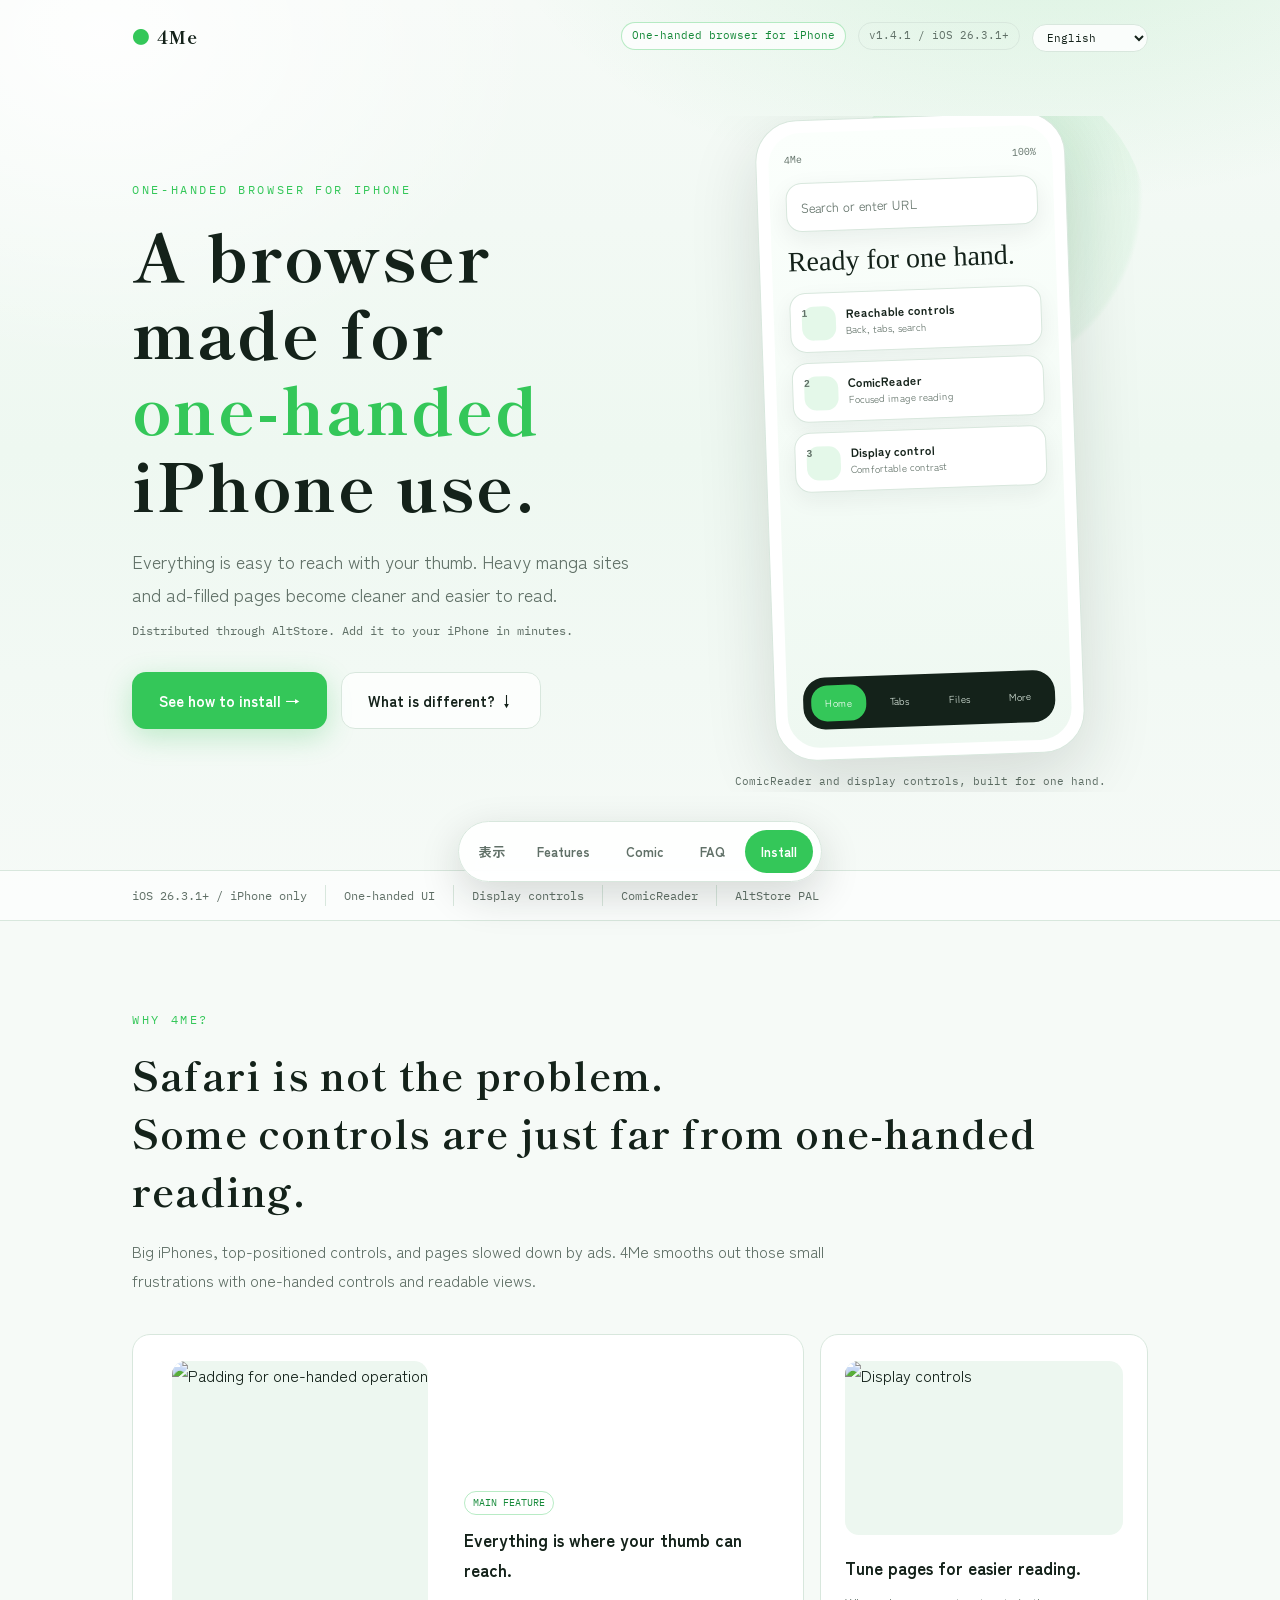
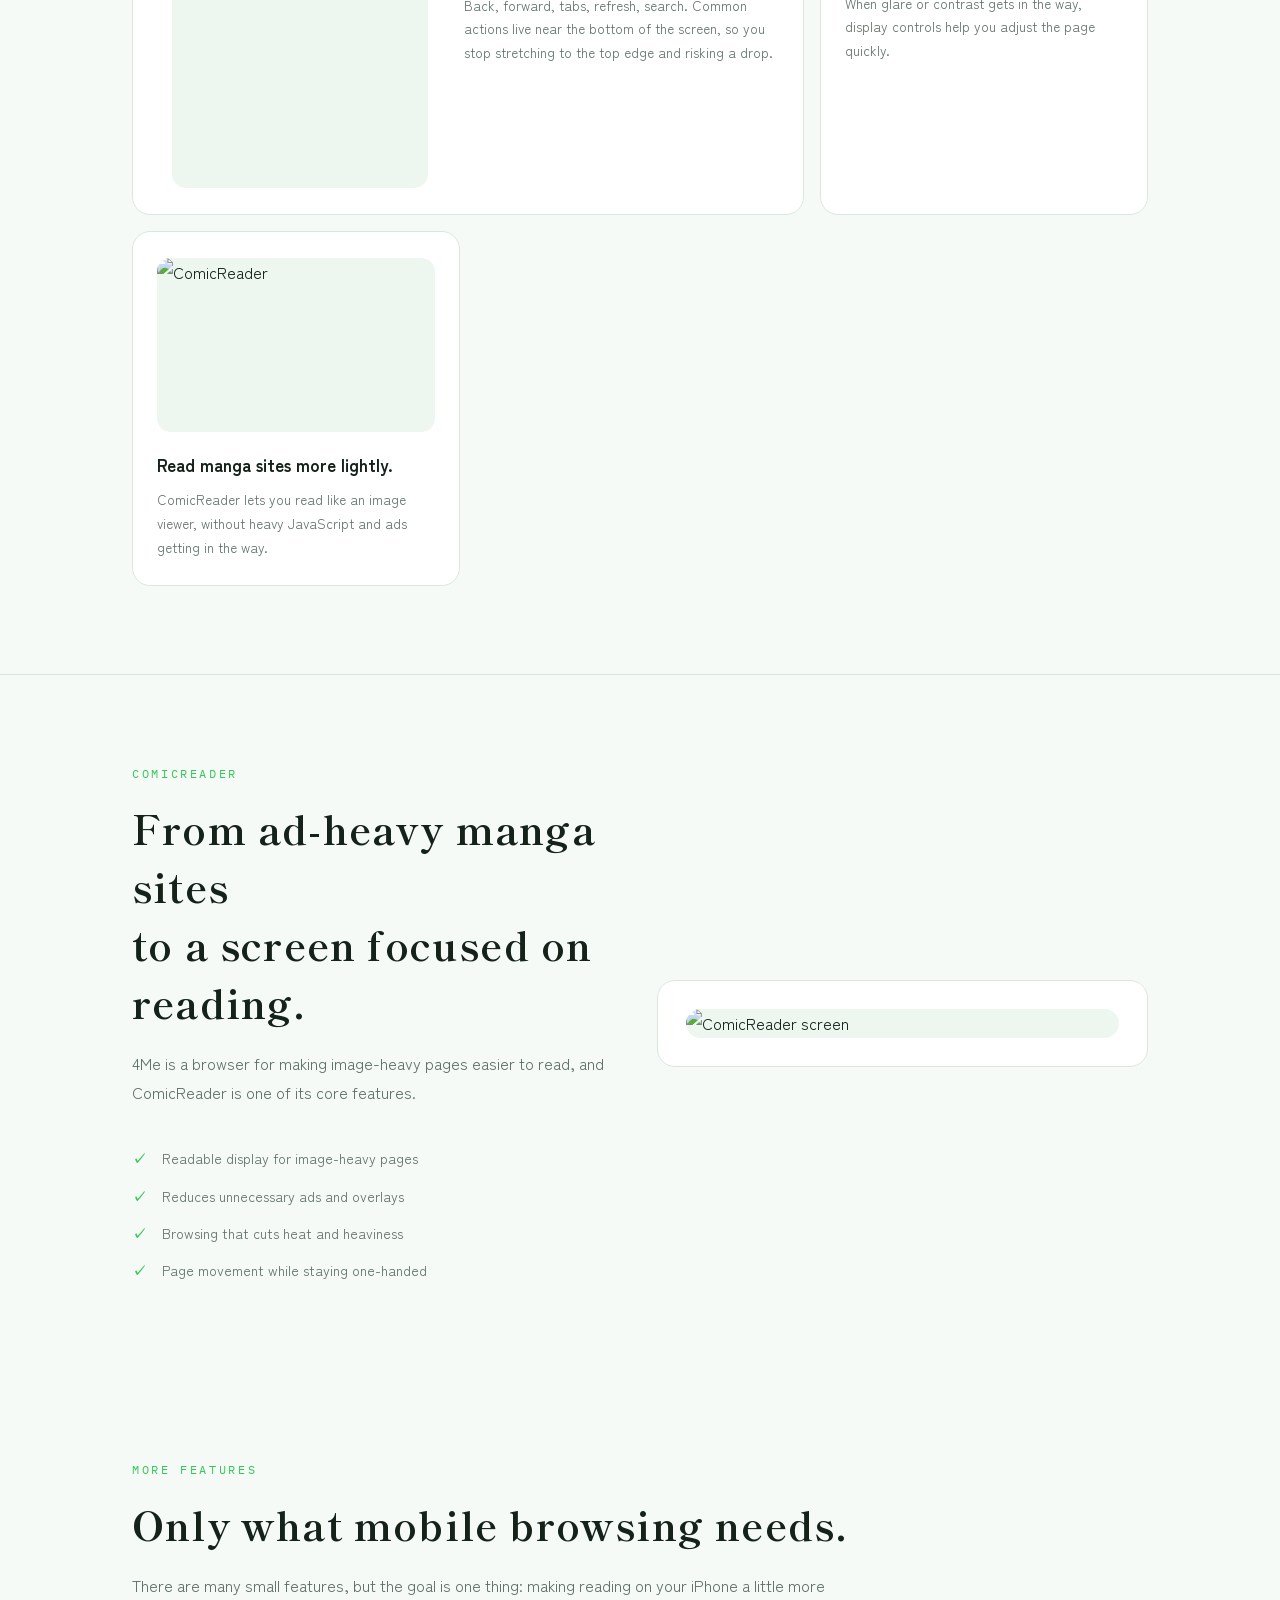
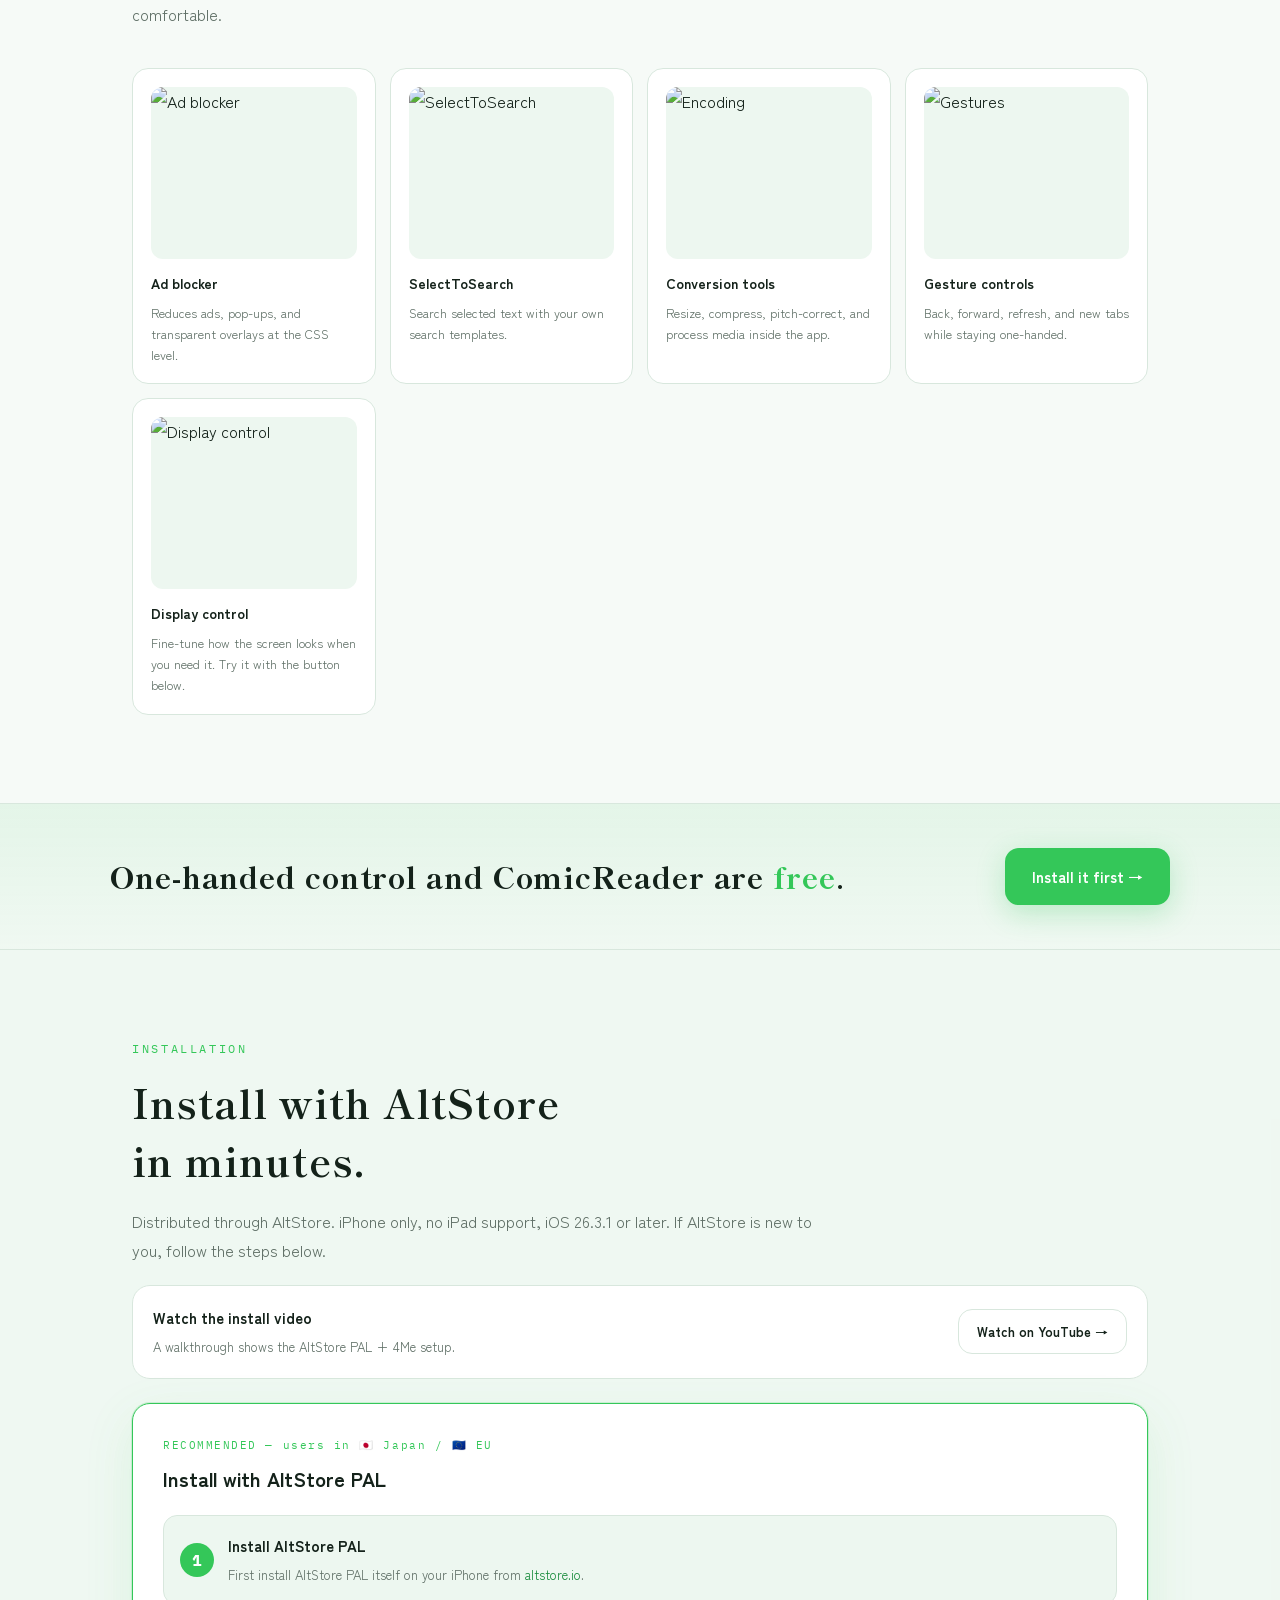
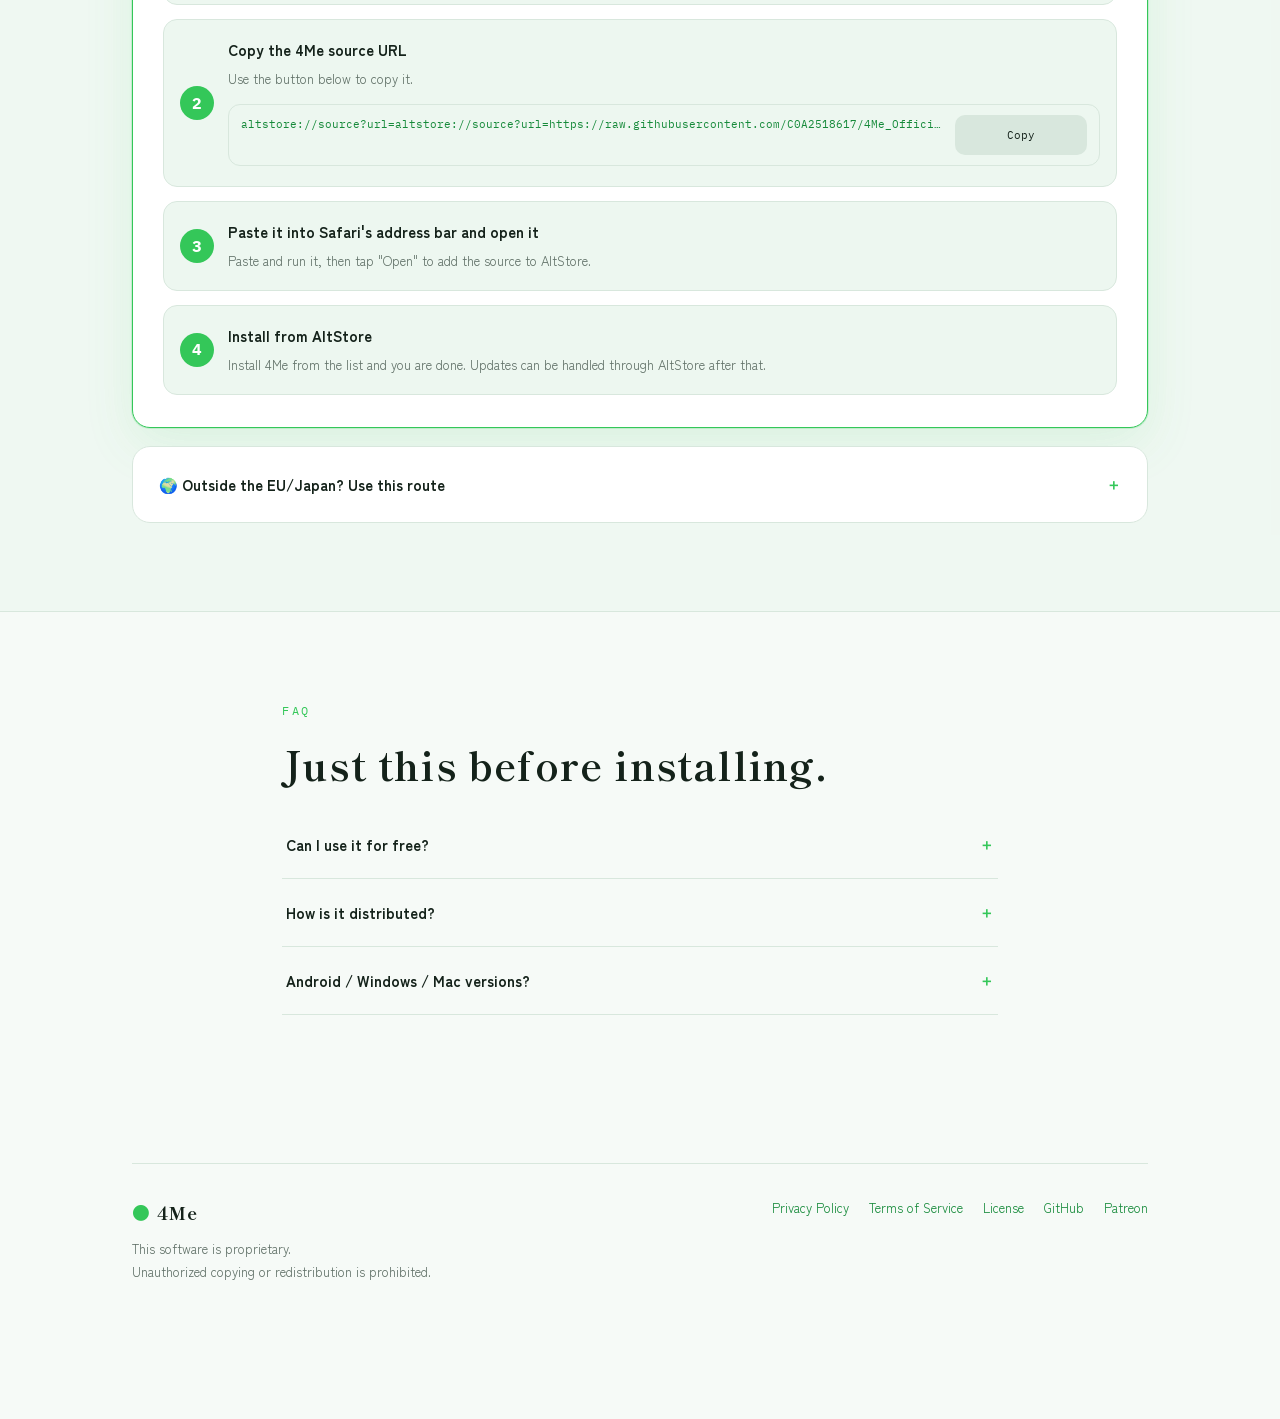
==== commit 2098c33c: "install ver" ====
--- a/index.html
+++ b/index.html
@@ -77,7 +77,7 @@
 <div id="dim" aria-hidden="true"></div>
 <header>
   <div class="brand"><span class="moon-mark">●</span> 4Me</div>
-  <div class="head-right"><span class="pill">One-handed browser for iPhone</span><span class="ver">v1.4.1 / iOS 26.3.1+</span><label class="lang-switch"><span class="sr-only">Language</span><select id="langSelect" aria-label="Language"><option value="ja">日本語</option><option value="en">English</option><option value="fr">Français</option><option value="de">Deutsch</option><option value="zh">繁體中文</option></select></label></div>
+  <div class="head-right"><span class="pill">One-handed browser for iPhone</span><span class="ver">v1.5.0 / iOS 26.3.1+</span><label class="lang-switch"><span class="sr-only">Language</span><select id="langSelect" aria-label="Language"><option value="ja">日本語</option><option value="en">English</option><option value="fr">Français</option><option value="de">Deutsch</option><option value="zh">繁體中文</option></select></label></div>
 </header>
 <section class="hero">
   <div class="wrap hero-grid">
@@ -161,7 +161,7 @@
       <h3>AltStore PALで入れる</h3>
       <ol class="iflow">
         <li><b>AltStore PALをインストール</b><span>まず <a href="https://altstore.io">altstore.io</a> からAltStore PAL本体をiPhoneに入れる。</span></li>
-        <li><b>4MeのソースURLをコピー</b><span>下のボタンでコピーできます。</span><div class="copybox"><code id="srcUrl">altstore://source?url=https://raw.githubusercontent.com/C0A2518617/4Me/main/source.pal.json</code><button type="button" onclick="copyUrl(this)">コピー</button></div></li>
+        <li><b>4MeのソースURLをコピー</b><span>下のボタンでコピーできます。</span><div class="copybox"><code id="srcUrl">altstore://source?url=altstore://source?url=https://raw.githubusercontent.com/C0A2518617/4Me_Official/main/source.pal.json</code><button type="button" onclick="copyUrl(this)">コピー</button></div></li>
         <li><b>Safariのアドレスバーに貼って開く</b><span>ペーストして実行 →「開く」をタップすると、AltStoreにソースが追加されます。</span></li>
         <li><b>AltStoreからインストール</b><span>一覧の4Meをインストールしたら完了。以後はAltStoreからアップデートできます。</span></li>
       </ol>
